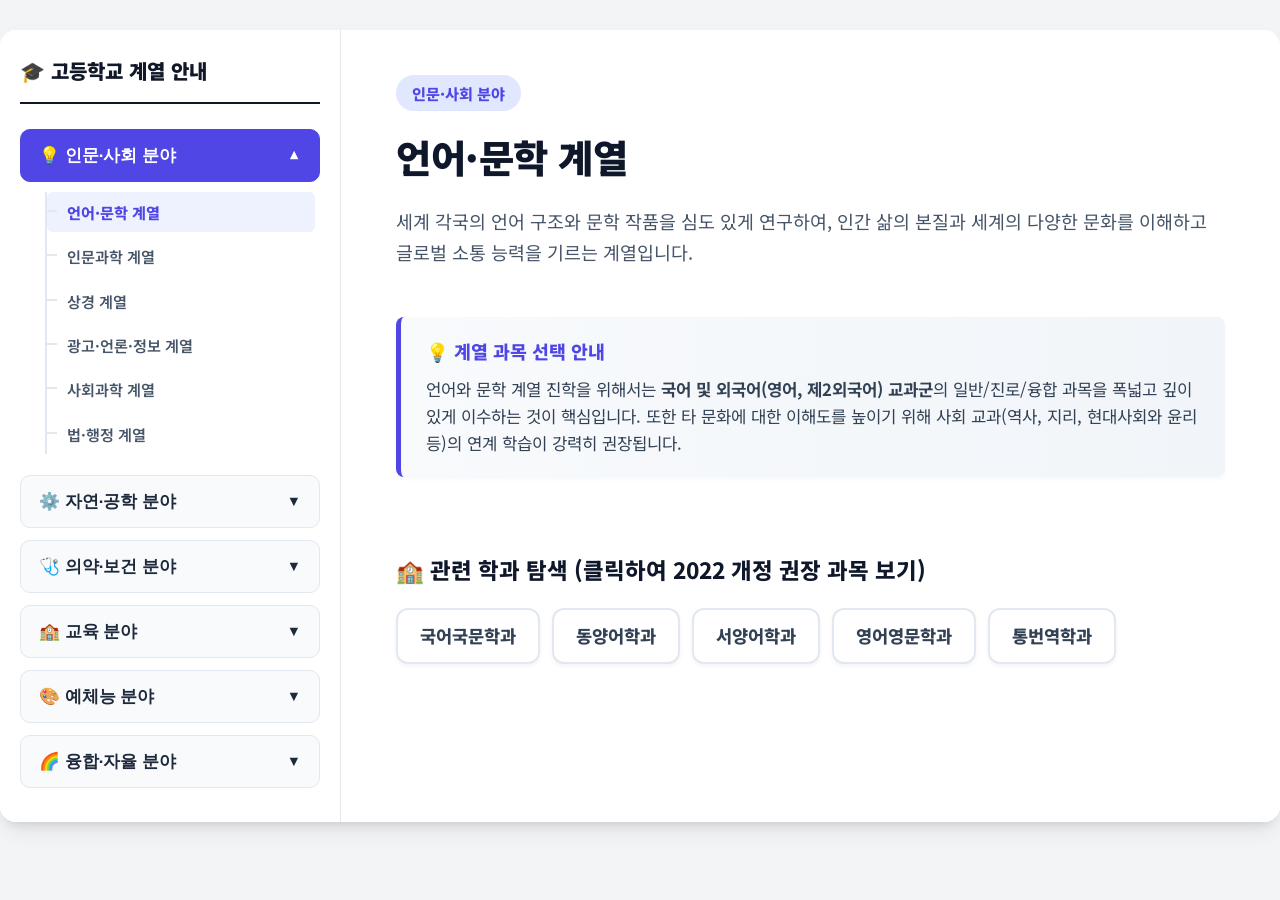
==== 계열안내.html @ b278e25f "Add files via upload" ====
<!DOCTYPE html>
<html lang="ko">
<head>
    <meta charset="UTF-8">
    <meta name="viewport" content="width=device-width, initial-scale=1.0">
    <title>2022 개정 교육과정 계열별 학과 안내</title>
    <link rel="preconnect" href="https://fonts.googleapis.com">
    <link rel="preconnect" href="https://fonts.gstatic.com" crossorigin>
    <link href="https://fonts.googleapis.com/css2?family=Noto+Sans+KR:wght@400;500;700;900&display=swap" rel="stylesheet">
    <style>
        :root {
            --primary-color: #4f46e5;
            --secondary-color: #10b981;
            --accent-color: #f59e0b;
            --text-color: #333;
            --bg-color: #f3f4f6;
            --border-color: #e5e7eb;
            --sidebar-width: 300px;
        }
        body {
            font-family: 'Noto Sans KR', sans-serif;
            margin: 0;
            background-color: var(--bg-color);
            color: var(--text-color);
            line-height: 1.6;
        }

        .container {
            display: flex;
            max-width: 1450px;
            margin: 30px auto;
            background-color: #fff;
            box-shadow: 0 10px 25px -5px rgba(0, 0, 0, 0.1), 0 8px 10px -6px rgba(0, 0, 0, 0.1);
            border-radius: 16px;
            overflow: hidden;
            height: 88vh; /* 스크롤 고정 */
        }
        
        /* 사이드바 아코디언 스타일 */
        .sidebar-left {
            width: var(--sidebar-width);
            background-color: #ffffff;
            padding: 25px 20px;
            border-right: 1px solid var(--border-color);
            overflow-y: auto;
        }
        .sidebar-left::-webkit-scrollbar { width: 6px; }
        .sidebar-left::-webkit-scrollbar-track { background: #f1f1f1; }
        .sidebar-left::-webkit-scrollbar-thumb { background: #c1c1c1; border-radius: 4px; }

        .sidebar-left h3 {
            font-size: 1.25rem;
            margin-top: 0;
            margin-bottom: 25px;
            color: #111827;
            padding-bottom: 15px;
            border-bottom: 2px solid #111827;
            font-weight: 900;
            display: flex;
            align-items: center;
            gap: 10px;
        }

        .accordion-item { margin-bottom: 12px; }
        .accordion-header {
            width: 100%;
            text-align: left;
            padding: 14px 18px;
            background: #f8fafc;
            border: 1px solid #e2e8f0;
            border-radius: 10px;
            font-weight: 800;
            color: #1e293b;
            font-size: 1.05rem;
            cursor: pointer;
            display: flex;
            justify-content: space-between;
            align-items: center;
            transition: all 0.2s ease;
        }
        .accordion-header:hover { background: #f1f5f9; border-color: #cbd5e1; }
        .accordion-header.active { background: var(--primary-color); color: #fff; border-color: var(--primary-color); }
        .accordion-header .icon { transition: transform 0.3s ease; font-size: 0.9rem; }
        .accordion-header.active .icon { transform: rotate(180deg); }
        
        .accordion-content {
            display: none;
            padding: 10px 5px 5px 15px;
        }
        .accordion-content.open {
            display: block;
            animation: slideDown 0.3s ease-out forwards;
        }

        @keyframes slideDown {
            from { opacity: 0; transform: translateY(-5px); }
            to { opacity: 1; transform: translateY(0); }
        }

        .subject-list { list-style: none; padding: 0; margin: 0; border-left: 2px solid #e2e8f0; margin-left: 10px; }
        .subject-list li { margin-bottom: 4px; position: relative; }
        .subject-list li::before {
            content: ''; position: absolute; top: 18px; left: -2px; width: 12px; height: 2px; background-color: #e2e8f0;
        }
        .subject-list a {
            display: block; padding: 8px 12px 8px 20px; text-decoration: none; color: #475569;
            border-radius: 6px; transition: all 0.2s; cursor: pointer; font-size: 0.95rem; font-weight: 600;
        }
        .subject-list a:hover { color: var(--primary-color); background-color: #eef2ff; }
        .subject-list a.active {
            background-color: #eef2ff; color: var(--primary-color); font-weight: 800;
        }

        /* 뷰 영역 (메인) */
        .view-wrapper {
            display: none; flex: 1; flex-direction: column; animation: fadeIn 0.4s ease-in-out;
            padding: 45px 55px; overflow-y: auto; background-color: #ffffff;
        }
        .view-wrapper.active { display: flex; }

        @keyframes fadeIn {
            from { opacity: 0; transform: translateY(15px); }
            to { opacity: 1; transform: translateY(0); }
        }

        .subject-header { margin-bottom: 30px; }
        .subject-category {
            display: inline-block; padding: 6px 16px; color: var(--primary-color); border-radius: 20px;
            font-size: 0.95rem; font-weight: 800; margin-bottom: 15px; background-color: #e0e7ff;
        }
        .subject-title { font-size: 2.4rem; font-weight: 900; margin: 0; color: #0f172a; letter-spacing: -0.5px; }
        .subject-desc { font-size: 1.15rem; color: #475569; margin-top: 18px; line-height: 1.7; word-break: keep-all; }

        /* 계열 과목 선택 안내 박스 */
        .track-info-box {
            background: linear-gradient(to right, #f8fafc, #f1f5f9);
            border-left: 5px solid var(--primary-color);
            border-radius: 8px;
            padding: 20px 25px;
            margin-bottom: 40px;
            box-shadow: 0 2px 4px rgba(0,0,0,0.03);
        }
        .track-info-title {
            font-size: 1.15rem;
            font-weight: 800;
            color: var(--primary-color);
            margin-bottom: 10px;
            display: flex;
            align-items: center;
            gap: 8px;
        }
        .track-info-desc {
            font-size: 1.05rem;
            color: #334155;
            line-height: 1.6;
            margin: 0;
            word-break: keep-all;
        }

        .section-title { font-size: 1.4rem; font-weight: 800; margin: 35px 0 20px 0; color: #0f172a; display: flex; align-items: center; gap: 10px; }
        
        .major-tags { display: flex; flex-wrap: wrap; gap: 12px; margin-bottom: 35px; }
        .major-tag {
            padding: 12px 22px; background-color: #fff; border: 2px solid #e2e8f0; border-radius: 12px;
            font-size: 1.1rem; font-weight: 800; color: #334155; box-shadow: 0 2px 4px rgba(0,0,0,0.05);
            cursor: pointer; transition: all 0.2s ease;
        }
        .major-tag:hover { background-color: var(--primary-color); color: #fff; border-color: var(--primary-color); transform: translateY(-4px); box-shadow: 0 8px 15px rgba(79, 70, 229, 0.25); }

        /* 모달 팝업 스타일 */
        .modal-overlay {
            visibility: hidden; position: fixed; top: 0; left: 0; width: 100%; height: 100%;
            background-color: rgba(15, 23, 42, 0.75); backdrop-filter: blur(5px); z-index: 1000;
            display: flex; justify-content: center; align-items: center; opacity: 0; transition: all 0.3s ease;
        }
        .modal-overlay.show { visibility: visible; opacity: 1; }
        .modal-content {
            background-color: #fff; width: 92%; max-width: 900px; max-height: 88vh; overflow-y: auto;
            border-radius: 20px; padding: 45px; box-shadow: 0 25px 50px -12px rgba(0, 0, 0, 0.25);
            transform: translateY(30px) scale(0.95); transition: all 0.4s cubic-bezier(0.175, 0.885, 0.32, 1.275);
            position: relative;
        }
        .modal-overlay.show .modal-content { transform: translateY(0) scale(1); }
        .modal-close {
            position: absolute; top: 25px; right: 30px; background: #f1f5f9; border: none; width: 44px; height: 44px;
            border-radius: 50%; font-size: 1.6rem; color: #475569; cursor: pointer; display: flex; align-items: center; justify-content: center; transition: all 0.2s;
        }
        .modal-close:hover { background-color: #e2e8f0; color: #0f172a; transform: rotate(90deg); }
        
        .modal-title { font-size: 2rem; font-weight: 900; color: var(--primary-color); margin-top: 0; margin-bottom: 25px; padding-bottom: 20px; border-bottom: 2px solid #e2e8f0; }
        
        .major-desc { font-weight: 600; font-size: 1.15rem; margin-bottom: 35px; color: #1e293b; background: #f8fafc; padding: 25px; border-radius: 12px; border-left: 5px solid var(--primary-color); line-height: 1.7; }
        .detail-h5 { font-size: 1.3rem; color: #0f172a; margin: 40px 0 20px 0; font-weight: 900; display: flex; align-items: center; gap: 10px; }
        
        .detail-list { margin: 0 0 25px 0; padding-left: 0; list-style: none; }
        .detail-list li { margin-bottom: 12px; position: relative; padding-left: 24px; color: #334155; font-size: 1.05rem; }
        .detail-list li::before { content: '✔'; position: absolute; left: 0; color: var(--primary-color); font-weight: bold; }
        
        .detail-table { width: 100%; border-collapse: separate; border-spacing: 0; border-radius: 12px; overflow: hidden; border: 1px solid #cbd5e1; margin-bottom: 30px; box-shadow: 0 4px 6px rgba(0,0,0,0.02); }
        .detail-table th, .detail-table td { border-bottom: 1px solid #cbd5e1; padding: 16px 20px; text-align: left; }
        .detail-table tr:last-child th, .detail-table tr:last-child td { border-bottom: none; }
        .detail-table th { background-color: #f1f5f9; width: 25%; color: #1e293b; font-weight: 800; border-right: 1px solid #cbd5e1; }
        .detail-table td { color: #334155; background-color: #fff; font-weight: 500; line-height: 1.6; }
        
        .info-section { background-color: #f0fdf4; padding: 25px; border-radius: 12px; font-size: 1.05rem; color: #166534; margin-bottom: 25px; border: 1px solid #bbf7d0; font-weight: 600; line-height: 1.6;}
        
        /* 🌟 전면 개편된 과목 선택 정보 모듈 (테이블 형태) 🌟 */
        .subject-selection-container {
            border: 1px solid #e2e8f0;
            border-radius: 12px;
            overflow: hidden;
            margin-bottom: 40px;
            box-shadow: 0 4px 6px rgba(0,0,0,0.03);
        }
        .subject-row {
            display: flex;
            border-bottom: 1px solid #e2e8f0;
            background: #fff;
        }
        .subject-row:last-child { border-bottom: none; }
        .subject-type {
            width: 140px;
            padding: 20px;
            display: flex;
            align-items: center;
            justify-content: center;
            font-weight: 900;
            font-size: 1.05rem;
            border-right: 1px solid #e2e8f0;
            flex-shrink: 0;
        }
        .subject-type.gen { background-color: #eff6ff; color: #1d4ed8; }
        .subject-type.car { background-color: #f5f3ff; color: #6b21a8; }
        .subject-type.fus { background-color: #fdf2f8; color: #be185d; }
        
        .subject-chips-area {
            padding: 20px;
            flex: 1;
            display: flex;
            flex-wrap: wrap;
            gap: 10px;
            align-items: center;
        }
        .subject-chip { 
            display: inline-block; padding: 8px 16px; border-radius: 20px; 
            font-size: 0.95rem; font-weight: 700; word-break: keep-all; 
            box-shadow: 0 1px 3px rgba(0,0,0,0.08); transition: transform 0.1s;
        }
        .subject-chip:hover { transform: translateY(-2px); }
        .subject-chip.gen-chip { background-color: #fff; color: #1e3a8a; border: 1px solid #bfdbfe; }
        .subject-chip.car-chip { background-color: #fff; color: #581c87; border: 1px solid #d8b4fe; }
        .subject-chip.fus-chip { background-color: #fff; color: #9f1239; border: 1px solid #fbcfe8; }

        @media (max-width: 1024px) {
            .container { flex-direction: column; height: auto; margin: 0; border-radius: 0;}
            .sidebar-left { width: 100%; border-right: none; border-bottom: 1px solid var(--border-color); padding: 20px; height: auto; max-height: 350px;}
            .view-wrapper { padding: 30px 20px; }
            .subject-row { flex-direction: column; }
            .subject-type { width: 100%; border-right: none; border-bottom: 1px solid #e2e8f0; padding: 12px; }
            .major-desc { font-size: 1.05rem; padding: 15px; }
        }
    </style>
</head>
<body>

<div class="container">
    <!-- 아코디언 방식의 19개 계열 내비게이션 -->
    <aside class="sidebar-left">
        <h3>🎓 고등학교 계열 안내</h3>
        
        <div class="accordion-item">
            <button class="accordion-header active" onclick="toggleAccordion(this)">
                💡 인문·사회 분야 <span class="icon">▼</span>
            </button>
            <div class="accordion-content open">
                <ul class="subject-list">
                    <li><a class="tab-btn active" onclick="switchTab('lang_lit')">언어·문학 계열</a></li>
                    <li><a class="tab-btn" onclick="switchTab('humanities')">인문과학 계열</a></li>
                    <li><a class="tab-btn" onclick="switchTab('business')">상경 계열</a></li>
                    <li><a class="tab-btn" onclick="switchTab('media')">광고·언론·정보 계열</a></li>
                    <li><a class="tab-btn" onclick="switchTab('social')">사회과학 계열</a></li>
                    <li><a class="tab-btn" onclick="switchTab('law')">법·행정 계열</a></li>
                </ul>
            </div>
        </div>

        <div class="accordion-item">
            <button class="accordion-header" onclick="toggleAccordion(this)">
                ⚙️ 자연·공학 분야 <span class="icon">▼</span>
            </button>
            <div class="accordion-content">
                <ul class="subject-list">
                    <li><a class="tab-btn" onclick="switchTab('nat_sci')">자연과학 계열</a></li>
                    <li><a class="tab-btn" onclick="switchTab('ecology')">생활과학 계열</a></li>
                    <li><a class="tab-btn" onclick="switchTab('agri')">농학 계열</a></li>
                    <li><a class="tab-btn" onclick="switchTab('mech_elec')">기계·전기·전자 계열</a></li>
                    <li><a class="tab-btn" onclick="switchTab('chem_bio')">화학·생명 계열</a></li>
                    <li><a class="tab-btn" onclick="switchTab('arch_env')">건축·환경 계열</a></li>
                    <li><a class="tab-btn" onclick="switchTab('it_comp')">정보·컴퓨터 계열</a></li>
                </ul>
            </div>
        </div>

        <div class="accordion-item">
            <button class="accordion-header" onclick="toggleAccordion(this)">
                🩺 의약·보건 분야 <span class="icon">▼</span>
            </button>
            <div class="accordion-content">
                <ul class="subject-list">
                    <li><a class="tab-btn" onclick="switchTab('health')">보건 계열</a></li>
                    <li><a class="tab-btn" onclick="switchTab('medicine')">의약학 계열</a></li>
                </ul>
            </div>
        </div>

        <div class="accordion-item">
            <button class="accordion-header" onclick="toggleAccordion(this)">
                🏫 교육 분야 <span class="icon">▼</span>
            </button>
            <div class="accordion-content">
                <ul class="subject-list">
                    <li><a class="tab-btn" onclick="switchTab('edu')">교육 계열</a></li>
                </ul>
            </div>
        </div>

        <div class="accordion-item">
            <button class="accordion-header" onclick="toggleAccordion(this)">
                🎨 예체능 분야 <span class="icon">▼</span>
            </button>
            <div class="accordion-content">
                <ul class="subject-list">
                    <li><a class="tab-btn" onclick="switchTab('pe')">체육 계열</a></li>
                    <li><a class="tab-btn" onclick="switchTab('arts')">예술 계열</a></li>
                </ul>
            </div>
        </div>

        <div class="accordion-item">
            <button class="accordion-header" onclick="toggleAccordion(this)">
                🌈 융합·자율 분야 <span class="icon">▼</span>
            </button>
            <div class="accordion-content">
                <ul class="subject-list">
                    <li><a class="tab-btn" onclick="switchTab('free')">자율전공</a></li>
                </ul>
            </div>
        </div>
    </aside>

    <!-- 우측 뷰 영역 (19개 계열 본문) -->
    
    <!-- 1. 언어·문학 계열 -->
    <div id="lang_lit" class="view-wrapper active">
        <header class="subject-header">
            <span class="subject-category">인문·사회 분야</span>
            <h1 class="subject-title">언어·문학 계열</h1>
            <p class="subject-desc">세계 각국의 언어 구조와 문학 작품을 심도 있게 연구하여, 인간 삶의 본질과 세계의 다양한 문화를 이해하고 글로벌 소통 능력을 기르는 계열입니다.</p>
        </header>
        <div class="track-info-box">
            <div class="track-info-title">💡 계열 과목 선택 안내</div>
            <p class="track-info-desc">언어와 문학 계열 진학을 위해서는 <strong>국어 및 외국어(영어, 제2외국어) 교과군</strong>의 일반/진로/융합 과목을 폭넓고 깊이 있게 이수하는 것이 핵심입니다. 또한 타 문화에 대한 이해도를 높이기 위해 사회 교과(역사, 지리, 현대사회와 윤리 등)의 연계 학습이 강력히 권장됩니다.</p>
        </div>
        <h2 class="section-title">🏫 관련 학과 탐색 (클릭하여 2022 개정 권장 과목 보기)</h2>
        <div class="major-tags">
            <span class="major-tag" onclick="openMajorModal('국어국문학과')">국어국문학과</span>
            <span class="major-tag" onclick="openMajorModal('동양어학과')">동양어학과</span>
            <span class="major-tag" onclick="openMajorModal('서양어학과')">서양어학과</span>
            <span class="major-tag" onclick="openMajorModal('영어영문학과')">영어영문학과</span>
            <span class="major-tag" onclick="openMajorModal('통번역학과')">통번역학과</span>
        </div>
    </div>

    <!-- 2. 인문과학 계열 -->
    <div id="humanities" class="view-wrapper">
        <header class="subject-header">
            <span class="subject-category">인문·사회 분야</span>
            <h1 class="subject-title">인문과학 계열</h1>
            <p class="subject-desc">인간의 근원적 가치, 사상, 역사, 철학, 문화 등을 비판적이고 다각적인 시각으로 연구하여 인문학적 통찰력을 기르는 학문 계열입니다.</p>
        </header>
        <div class="track-info-box">
            <div class="track-info-title">💡 계열 과목 선택 안내</div>
            <p class="track-info-desc">인문과학 계열은 인간의 사상과 역사를 다루므로 <strong>사회 교과군(세계사, 윤리와 사상 등)과 국어 교과군</strong>의 심도 있는 이수가 필수적입니다. 현상을 비판적으로 분석할 수 있는 논리적 사고력과 철학적 기반을 다지는 과목 선택을 권장합니다.</p>
        </div>
        <h2 class="section-title">🏫 관련 학과 탐색</h2>
        <div class="major-tags">
            <span class="major-tag" onclick="openMajorModal('고고학과')">고고학과</span>
            <span class="major-tag" onclick="openMajorModal('문화재보존학과')">문화재보존학과</span>
            <span class="major-tag" onclick="openMajorModal('문화콘텐츠학과')">문화콘텐츠학과</span>
            <span class="major-tag" onclick="openMajorModal('문헌정보학과')">문헌정보학과</span>
            <span class="major-tag" onclick="openMajorModal('사학과')">사학과</span>
            <span class="major-tag" onclick="openMajorModal('인류학과')">인류학과</span>
            <span class="major-tag" onclick="openMajorModal('철학과')">철학과</span>
            <span class="major-tag" onclick="openMajorModal('종교학과')">종교학과</span>
        </div>
    </div>

    <!-- 3. 상경 계열 -->
    <div id="business" class="view-wrapper">
        <header class="subject-header">
            <span class="subject-category">인문·사회 분야</span>
            <h1 class="subject-title">상경 계열</h1>
            <p class="subject-desc">기업 경영, 자원의 효율적 분배, 무역 등 경제 및 경영 현상의 원리를 수학적이고 논리적으로 규명하여 글로벌 비즈니스 리더를 양성합니다.</p>
        </header>
        <div class="track-info-box">
            <div class="track-info-title">💡 계열 과목 선택 안내</div>
            <p class="track-info-desc">상경 계열은 문과 계열 중에서도 데이터 분석과 논리가 핵심이므로 <strong>수학(대수, 미적분I, 확률과 통계, 경제 수학 등)</strong>의 이수가 절대적으로 중요합니다. 또한 사회 교과 중 <strong>경제, 정치, 법과 사회</strong> 과목은 전공 기초 지식 형성에 매우 유리합니다.</p>
        </div>
        <h2 class="section-title">🏫 관련 학과 탐색</h2>
        <div class="major-tags">
            <span class="major-tag" onclick="openMajorModal('경영학과')">경영학과</span>
            <span class="major-tag" onclick="openMajorModal('경제학과')">경제학과</span>
            <span class="major-tag" onclick="openMajorModal('국제통상학과')">국제통상학과</span>
            <span class="major-tag" onclick="openMajorModal('회계학과')">회계학과</span>
            <span class="major-tag" onclick="openMajorModal('세무학과')">세무학과</span>
            <span class="major-tag" onclick="openMajorModal('글로벌비즈니스학과')">글로벌비즈니스학과</span>
        </div>
    </div>

    <!-- 4. 광고·언론·정보 계열 -->
    <div id="media" class="view-wrapper">
        <header class="subject-header">
            <span class="subject-category">인문·사회 분야</span>
            <h1 class="subject-title">광고·언론·정보 계열</h1>
            <p class="subject-desc">정보의 생산과 전달, 대중 매체의 발전, PR 및 광고 전략 등 급변하는 미디어 환경 속에서 대중과 소통하는 방법을 연구합니다.</p>
        </header>
        <div class="track-info-box">
            <div class="track-info-title">💡 계열 과목 선택 안내</div>
            <p class="track-info-desc">효과적인 커뮤니케이션과 현대 사회에 대한 이해를 위해 <strong>사회 교과(사회·문화, 윤리와 사상)와 국어 교과(화법과 언어)</strong> 이수가 중요합니다. 미디어 관련 진로 및 융합 과목을 통해 매체 분석력과 창의적 기획력을 어필하는 것이 좋습니다.</p>
        </div>
        <h2 class="section-title">🏫 관련 학과 탐색</h2>
        <div class="major-tags">
            <span class="major-tag" onclick="openMajorModal('미디어커뮤니케이션학과')">미디어커뮤니케이션학과</span>
            <span class="major-tag" onclick="openMajorModal('신문방송학과')">신문방송학과</span>
            <span class="major-tag" onclick="openMajorModal('광고홍보학과')">광고홍보학과</span>
            <span class="major-tag" onclick="openMajorModal('언론정보학과')">언론정보학과</span>
            <span class="major-tag" onclick="openMajorModal('방송영상학과')">방송영상학과</span>
        </div>
    </div>

    <!-- 5. 사회과학 계열 -->
    <div id="social" class="view-wrapper">
        <header class="subject-header">
            <span class="subject-category">인문·사회 분야</span>
            <h1 class="subject-title">사회과학 계열</h1>
            <p class="subject-desc">개인과 사회의 유기적 관계, 불평등, 인간 심리 등 인간 사회에서 일어나는 다양한 현상을 과학적이고 체계적으로 분석합니다.</p>
        </header>
        <div class="track-info-box">
            <div class="track-info-title">💡 계열 과목 선택 안내</div>
            <p class="track-info-desc">사회 현상을 실증적으로 연구하므로 <strong>사회 교과 전반(사회·문화, 정치, 법과 사회 등)</strong>에 대한 폭넓은 이해와 함께 통계 자료 분석을 위한 <strong>수학(확률과 통계) 및 정보 교과</strong>의 융합적 이수가 대학 진학 후 매우 큰 도움이 됩니다.</p>
        </div>
        <h2 class="section-title">🏫 관련 학과 탐색</h2>
        <div class="major-tags">
            <span class="major-tag" onclick="openMajorModal('사회학과')">사회학과</span>
            <span class="major-tag" onclick="openMajorModal('심리학과')">심리학과</span>
            <span class="major-tag" onclick="openMajorModal('정치외교학과')">정치외교학과</span>
            <span class="major-tag" onclick="openMajorModal('사회복지학과')">사회복지학과</span>
            <span class="major-tag" onclick="openMajorModal('국제관계학과')">국제관계학과</span>
            <span class="major-tag" onclick="openMajorModal('도시사회학과')">도시사회학과</span>
        </div>
    </div>

    <!-- 6. 법·행정 계열 -->
    <div id="law" class="view-wrapper">
        <header class="subject-header">
            <span class="subject-category">인문·사회 분야</span>
            <h1 class="subject-title">법·행정 계열</h1>
            <p class="subject-desc">국가의 법 규범과 공공 정책의 수립 및 집행 과정을 연구하여 정의를 실현하고 공공의 이익을 도모하는 전문가를 양성합니다.</p>
        </header>
        <div class="track-info-box">
            <div class="track-info-title">💡 계열 과목 선택 안내</div>
            <p class="track-info-desc">사회 질서와 규범을 다루는 학문이므로 <strong>사회 교과(정치, 법과 사회, 사회·문화)</strong> 이수는 필수입니다. 또한 복잡한 텍스트를 정확하게 읽어내고 논증하는 능력을 기르기 위해 논리와 사고 관련 과목 선택이 요구됩니다.</p>
        </div>
        <h2 class="section-title">🏫 관련 학과 탐색</h2>
        <div class="major-tags">
            <span class="major-tag" onclick="openMajorModal('법학과')">법학과</span>
            <span class="major-tag" onclick="openMajorModal('행정학과')">행정학과</span>
            <span class="major-tag" onclick="openMajorModal('경찰행정학과')">경찰행정학과</span>
            <span class="major-tag" onclick="openMajorModal('공공인재학부')">공공인재학부</span>
            <span class="major-tag" onclick="openMajorModal('소방행정학과')">소방행정학과</span>
        </div>
    </div>

    <!-- 7. 자연과학 계열 -->
    <div id="nat_sci" class="view-wrapper">
        <header class="subject-header">
            <span class="subject-category">자연·공학 분야</span>
            <h1 class="subject-title">자연과학 계열</h1>
            <p class="subject-desc">우주, 물질, 생명 등 자연 현상의 근본적인 원리를 수학적, 과학적 관점에서 기초부터 심도 있게 탐구하는 순수 기초 학문입니다.</p>
        </header>
        <div class="track-info-box">
            <div class="track-info-title">💡 계열 과목 선택 안내</div>
            <p class="track-info-desc">순수 과학의 토대를 다지기 위해 <strong>수학(대수, 미적분I·II, 기하)과 과학(물리학, 화학, 생명과학, 지구과학)</strong> 교과의 심화(진로) 선택 과목 이수가 절대적으로 중요합니다. 현상의 증명과 탐구 역량을 집중적으로 길러야 합니다.</p>
        </div>
        <h2 class="section-title">🏫 관련 학과 탐색</h2>
        <div class="major-tags">
            <span class="major-tag" onclick="openMajorModal('수학과')">수학과</span>
            <span class="major-tag" onclick="openMajorModal('통계학과')">통계학과</span>
            <span class="major-tag" onclick="openMajorModal('물리학과')">물리학과</span>
            <span class="major-tag" onclick="openMajorModal('화학과')">화학과</span>
            <span class="major-tag" onclick="openMajorModal('생명과학과')">생명과학과</span>
            <span class="major-tag" onclick="openMajorModal('지구환경과학과')">지구환경과학과</span>
            <span class="major-tag" onclick="openMajorModal('천문우주학과')">천문우주학과</span>
            <span class="major-tag" onclick="openMajorModal('해양학과')">해양학과</span>
        </div>
    </div>

    <!-- 8. 생활과학 계열 -->
    <div id="ecology" class="view-wrapper">
        <header class="subject-header">
            <span class="subject-category">자연·공학 분야</span>
            <h1 class="subject-title">생활과학 계열</h1>
            <p class="subject-desc">인간의 의식주와 밀접한 생활 환경을 개선하고, 가족 및 아동 발달을 연구하여 개인과 가족의 삶의 질을 높이는 실용 과학입니다.</p>
        </header>
        <div class="track-info-box">
            <div class="track-info-title">💡 계열 과목 선택 안내</div>
            <p class="track-info-desc">일상생활의 과학적 원리와 인간 중심의 환경을 연구하므로 <strong>화학, 생명과학 등 기초 과학 교과와 함께 기술·가정, 사회(사회·문화, 세계시민과 지리)</strong> 교과를 아우르는 융합적인 과목 선택이 진학 및 전공 적응에 유리합니다.</p>
        </div>
        <h2 class="section-title">🏫 관련 학과 탐색</h2>
        <div class="major-tags">
            <span class="major-tag" onclick="openMajorModal('의류학과')">의류학과</span>
            <span class="major-tag" onclick="openMajorModal('식품영양학과')">식품영양학과</span>
            <span class="major-tag" onclick="openMajorModal('아동가족학과')">아동가족학과</span>
            <span class="major-tag" onclick="openMajorModal('주거환경학과')">주거환경학과</span>
            <span class="major-tag" onclick="openMajorModal('소비자학과')">소비자학과</span>
        </div>
    </div>

    <!-- 9. 농학 계열 -->
    <div id="agri" class="view-wrapper">
        <header class="subject-header">
            <span class="subject-category">자연·공학 분야</span>
            <h1 class="subject-title">농학 계열</h1>
            <p class="subject-desc">식량 생산, 동식물 자원 관리, 산림 보존 등 생명공학 기술을 농업에 접목하여 지속 가능한 생태계와 자원 확보 기술을 배웁니다.</p>
        </header>
        <div class="track-info-box">
            <div class="track-info-title">💡 계열 과목 선택 안내</div>
            <p class="track-info-desc">생명 현상과 자연 환경을 다루므로 <strong>생명과학, 지구과학, 화학</strong>의 이수가 뼈대가 됩니다. 최근 첨단 스마트팜 기술이 도입됨에 따라 환경 및 정보 분야의 진로/융합 과목을 함께 수강하는 것을 강력히 권장합니다.</p>
        </div>
        <h2 class="section-title">🏫 관련 학과 탐색</h2>
        <div class="major-tags">
            <span class="major-tag" onclick="openMajorModal('농생명과학과')">농생명과학과</span>
            <span class="major-tag" onclick="openMajorModal('동물자원학과')">동물자원학과</span>
            <span class="major-tag" onclick="openMajorModal('산림과학과')">산림과학과</span>
            <span class="major-tag" onclick="openMajorModal('조경학과')">조경학과</span>
            <span class="major-tag" onclick="openMajorModal('스마트팜학과')">스마트팜학과</span>
        </div>
    </div>

    <!-- 10. 기계·전기·전자 계열 -->
    <div id="mech_elec" class="view-wrapper">
        <header class="subject-header">
            <span class="subject-category">자연·공학 분야</span>
            <h1 class="subject-title">기계·전기·전자 계열</h1>
            <p class="subject-desc">자동차, 반도체, 로봇 등 현대 산업의 뼈대가 되는 기계 장치와 전기·전자 통신 하드웨어 제어 기술을 융합적으로 연구합니다.</p>
        </header>
        <div class="track-info-box">
            <div class="track-info-title">💡 계열 과목 선택 안내</div>
            <p class="track-info-desc">현대 공학의 척추 역할을 하는 계열로, 역학적 원리와 회로 시스템 이해를 위해 <strong>수학(미적분I·II, 기하)과 물리학(전자기와 양자, 역학과 에너지 등)</strong>의 심도 있는 이수가 매우 중요합니다. 더불어 정보 교과를 통한 컴퓨팅 사고력 배양도 필수적입니다.</p>
        </div>
        <h2 class="section-title">🏫 관련 학과 탐색</h2>
        <div class="major-tags">
            <span class="major-tag" onclick="openMajorModal('기계공학과')">기계공학과</span>
            <span class="major-tag" onclick="openMajorModal('전기전자공학과')">전기전자공학과</span>
            <span class="major-tag" onclick="openMajorModal('자동차공학과')">자동차공학과</span>
            <span class="major-tag" onclick="openMajorModal('메카트로닉스공학과')">메카트로닉스공학과</span>
            <span class="major-tag" onclick="openMajorModal('로봇공학과')">로봇공학과</span>
        </div>
    </div>

    <!-- 11. 화학·생명 계열 -->
    <div id="chem_bio" class="view-wrapper">
        <header class="subject-header">
            <span class="subject-category">자연·공학 분야</span>
            <h1 class="subject-title">화학·생명 계열</h1>
            <p class="subject-desc">정밀 화학, 바이오 의약품, 이차전지 등 물질의 분자적 제어와 생물학적 메커니즘을 공정화하여 대량 생산하는 기술을 다룹니다.</p>
        </header>
        <div class="track-info-box">
            <div class="track-info-title">💡 계열 과목 선택 안내</div>
            <p class="track-info-desc">신소재, 신약, 친환경 에너지 등을 다루기 위해 <strong>화학과 생명과학</strong>의 일반 선택 및 심화(진로) 선택 과목의 이수가 최우선입니다. 공정 설계를 위한 <strong>물리학과 수학(미적분I·II)</strong>의 기본기도 함께 갖춰야 합니다.</p>
        </div>
        <h2 class="section-title">🏫 관련 학과 탐색</h2>
        <div class="major-tags">
            <span class="major-tag" onclick="openMajorModal('화학공학과')">화학공학과</span>
            <span class="major-tag" onclick="openMajorModal('생명공학과')">생명공학과</span>
            <span class="major-tag" onclick="openMajorModal('신소재공학과')">신소재공학과</span>
            <span class="major-tag" onclick="openMajorModal('나노공학과')">나노공학과</span>
            <span class="major-tag" onclick="openMajorModal('에너지공학과')">에너지공학과</span>
        </div>
    </div>

    <!-- 12. 건축·환경 계열 -->
    <div id="arch_env" class="view-wrapper">
        <header class="subject-header">
            <span class="subject-category">자연·공학 분야</span>
            <h1 class="subject-title">건축·환경 계열</h1>
            <p class="subject-desc">인간이 살아가는 공간인 건축물과 인프라(도로, 교량)를 설계하고, 환경 오염 방지 및 친환경 스마트 시티를 건설하는 계열입니다.</p>
        </header>
        <div class="track-info-box">
            <div class="track-info-title">💡 계열 과목 선택 안내</div>
            <p class="track-info-desc">거대한 인프라의 뼈대와 환경 보전을 연구하므로 <strong>물리학, 지구과학 및 수학(미적분I·II, 기하)</strong> 과목 이수가 기반이 되어야 합니다. 건축 설계 분야 지망 시 미적 감각 향상을 위해 미술 관련 진로/융합 과목 선택도 추천합니다.</p>
        </div>
        <h2 class="section-title">🏫 관련 학과 탐색</h2>
        <div class="major-tags">
            <span class="major-tag" onclick="openMajorModal('건축학과')">건축학과</span>
            <span class="major-tag" onclick="openMajorModal('건축공학과')">건축공학과</span>
            <span class="major-tag" onclick="openMajorModal('토목공학과')">토목공학과</span>
            <span class="major-tag" onclick="openMajorModal('환경공학과')">환경공학과</span>
            <span class="major-tag" onclick="openMajorModal('도시공학과')">도시공학과</span>
            <span class="major-tag" onclick="openMajorModal('실내건축학과')">실내건축학과</span>
        </div>
    </div>

    <!-- 13. 정보·컴퓨터 계열 -->
    <div id="it_comp" class="view-wrapper">
        <header class="subject-header">
            <span class="subject-category">자연·공학 분야</span>
            <h1 class="subject-title">정보·컴퓨터 계열</h1>
            <p class="subject-desc">소프트웨어 개발, 데이터베이스, 네트워크 보안, 인공지능 등 4차 산업혁명의 핵심인 IT 알고리즘과 컴퓨터 시스템을 연구합니다.</p>
        </header>
        <div class="track-info-box">
            <div class="track-info-title">💡 계열 과목 선택 안내</div>
            <p class="track-info-desc">소프트웨어와 인공지능의 뼈대인 알고리즘 설계를 위해 <strong>수학 교과 전반(대수, 미적분I·II, 확률과 통계 등)</strong>의 탁월한 역량이 필요합니다. 더불어 <strong>정보, 인공지능 기초, 데이터 과학</strong> 과목의 실습 경험이 대입에 매우 유리합니다.</p>
        </div>
        <h2 class="section-title">🏫 관련 학과 탐색</h2>
        <div class="major-tags">
            <span class="major-tag" onclick="openMajorModal('컴퓨터공학과')">컴퓨터공학과</span>
            <span class="major-tag" onclick="openMajorModal('인공지능(AI)학과')">인공지능(AI)학과</span>
            <span class="major-tag" onclick="openMajorModal('소프트웨어학과')">소프트웨어학과</span>
            <span class="major-tag" onclick="openMajorModal('정보보안학과')">정보보안학과</span>
            <span class="major-tag" onclick="openMajorModal('데이터사이언스학과')">데이터사이언스학과</span>
            <span class="major-tag" onclick="openMajorModal('게임공학과')">게임공학과</span>
        </div>
    </div>

    <!-- 14. 보건 계열 -->
    <div id="health" class="view-wrapper">
        <header class="subject-header">
            <span class="subject-category">의약·보건 분야</span>
            <h1 class="subject-title">보건 계열</h1>
            <p class="subject-desc">환자의 재활 치료, 임상 검사, 질병 간호 및 국민 건강 증진을 지원하는 따뜻한 인성의 보건 의료 전문 인력을 양성합니다.</p>
        </header>
        <div class="track-info-box">
            <div class="track-info-title">💡 계열 과목 선택 안내</div>
            <p class="track-info-desc">인체의 해부학과 생리학을 다루므로 <strong>생명과학, 화학</strong> 지식이 필수적입니다. 또한 환자를 다루는 의료진으로서 인간에 대한 심도 있는 이해를 위해 <strong>사회(사회·문화)와 심리학, 보건</strong> 등 융합적인 과목 선택이 매우 중요합니다.</p>
        </div>
        <h2 class="section-title">🏫 관련 학과 탐색</h2>
        <div class="major-tags">
            <span class="major-tag" onclick="openMajorModal('간호학과')">간호학과</span>
            <span class="major-tag" onclick="openMajorModal('물리치료학과')">물리치료학과</span>
            <span class="major-tag" onclick="openMajorModal('방사선학과')">방사선학과</span>
            <span class="major-tag" onclick="openMajorModal('임상병리학과')">임상병리학과</span>
            <span class="major-tag" onclick="openMajorModal('응급구조학과')">응급구조학과</span>
            <span class="major-tag" onclick="openMajorModal('작업치료학과')">작업치료학과</span>
            <span class="major-tag" onclick="openMajorModal('치위생학과')">치위생학과</span>
            <span class="major-tag" onclick="openMajorModal('보건행정학과')">보건행정학과</span>
        </div>
    </div>

    <!-- 15. 의약학 계열 -->
    <div id="medicine" class="view-wrapper">
        <header class="subject-header">
            <span class="subject-category">의약·보건 분야</span>
            <h1 class="subject-title">의약학 계열</h1>
            <p class="subject-desc">인체의 해부학적 구조와 질병의 진단, 치료, 그리고 생명을 살리는 신약 개발을 주도하는 최고 수준의 의료 전문가를 배출합니다.</p>
        </header>
        <div class="track-info-box">
            <div class="track-info-title">💡 계열 과목 선택 안내</div>
            <p class="track-info-desc">가장 높은 수준의 학업 역량이 요구되는 계열로, <strong>수학(미적분I·II, 확률과 통계) 및 과학(생명과학, 화학, 물리학)</strong>의 일반 및 진로 선택 과목을 모두 깊이 있게 이수해야 합니다. 생명 윤리에 대한 성찰을 위해 윤리와 사상 과목 수강도 권장합니다.</p>
        </div>
        <h2 class="section-title">🏫 관련 학과 탐색</h2>
        <div class="major-tags">
            <span class="major-tag" onclick="openMajorModal('의예과')">의예과</span>
            <span class="major-tag" onclick="openMajorModal('치의예과')">치의예과</span>
            <span class="major-tag" onclick="openMajorModal('한의예과')">한의예과</span>
            <span class="major-tag" onclick="openMajorModal('약학과')">약학과</span>
            <span class="major-tag" onclick="openMajorModal('수의예과')">수의예과</span>
        </div>
    </div>

    <!-- 16. 교육 계열 -->
    <div id="edu" class="view-wrapper">
        <header class="subject-header">
            <span class="subject-category">교육 분야</span>
            <h1 class="subject-title">교육 계열</h1>
            <p class="subject-desc">올바른 인성과 가치관을 바탕으로 다음 세대를 이끌어갈 훌륭한 교사 및 교육 행정, 교육 공학 전문가를 양성하는 계열입니다.</p>
        </header>
        <div class="track-info-box">
            <div class="track-info-title">💡 계열 과목 선택 안내</div>
            <p class="track-info-desc">본인이 가르치고자 하는 <strong>희망 전공 교과(국어, 수학, 과학 등)의 심화 과목</strong>을 철저히 이수하는 것이 최우선입니다. 더불어 교육학적 마인드를 기르기 위해 <strong>'사회문제 탐구', 심리학</strong> 등의 교양 및 진로 과목 선택이 매우 큰 강점이 됩니다.</p>
        </div>
        <h2 class="section-title">🏫 관련 학과 탐색</h2>
        <div class="major-tags">
            <span class="major-tag" onclick="openMajorModal('국어교육과')">국어교육과</span>
            <span class="major-tag" onclick="openMajorModal('영어교육과')">영어교육과</span>
            <span class="major-tag" onclick="openMajorModal('수학교육과')">수학교육과</span>
            <span class="major-tag" onclick="openMajorModal('과학교육과')">과학교육과</span>
            <span class="major-tag" onclick="openMajorModal('사회교육과')">사회교육과</span>
            <span class="major-tag" onclick="openMajorModal('유아교육과')">유아교육과</span>
            <span class="major-tag" onclick="openMajorModal('초등교육과')">초등교육과</span>
            <span class="major-tag" onclick="openMajorModal('특수교육과')">특수교육과</span>
            <span class="major-tag" onclick="openMajorModal('교육학과')">교육학과</span>
        </div>
    </div>

    <!-- 17. 체육 계열 -->
    <div id="pe" class="view-wrapper">
        <header class="subject-header">
            <span class="subject-category">예체능 분야</span>
            <h1 class="subject-title">체육 계열</h1>
            <p class="subject-desc">신체 활동의 과학적 원리와 다양한 스포츠 실무를 익혀 훌륭한 체육 지도자, 스포츠 마케터, 재활 전문가를 기릅니다.</p>
        </header>
        <div class="track-info-box">
            <div class="track-info-title">💡 계열 과목 선택 안내</div>
            <p class="track-info-desc">현대 체육은 단순한 실기를 넘어 과학적 훈련 및 관리가 필수적입니다. 따라서 체육 과목과 함께 신체 역학을 이해하기 위한 <strong>생명과학, 물리학</strong> 과목의 이수가 강력히 권장됩니다.</p>
        </div>
        <h2 class="section-title">🏫 관련 학과 탐색</h2>
        <div class="major-tags">
            <span class="major-tag" onclick="openMajorModal('체육학과')">체육학과</span>
            <span class="major-tag" onclick="openMajorModal('스포츠의학과')">스포츠의학과</span>
            <span class="major-tag" onclick="openMajorModal('스포츠산업학과')">스포츠산업학과</span>
            <span class="major-tag" onclick="openMajorModal('경호학과')">경호학과</span>
            <span class="major-tag" onclick="openMajorModal('사회체육학과')">사회체육학과</span>
        </div>
    </div>

    <!-- 18. 예술 계열 -->
    <div id="arts" class="view-wrapper">
        <header class="subject-header">
            <span class="subject-category">예체능 분야</span>
            <h1 class="subject-title">예술 계열</h1>
            <p class="subject-desc">디자인, 순수미술, 음악, 연기 등 창의적인 예술 감각과 표현력을 바탕으로 다채로운 문화 예술 콘텐츠를 창작하는 인재를 양성합니다.</p>
        </header>
        <div class="track-info-box">
            <div class="track-info-title">💡 계열 과목 선택 안내</div>
            <p class="track-info-desc">본인의 세부 전공(미술, 음악, 연극 등)에 맞는 <strong>예술 교과군 과목(음악/미술 연주와 창작 등)</strong>을 집중 이수하세요. 훌륭한 예술가는 인문학적 상상력이 뛰어나야 하므로 문학, 역사, 철학 등의 과목 연계도 대학 평가에서 긍정적으로 작용합니다.</p>
        </div>
        <h2 class="section-title">🏫 관련 학과 탐색</h2>
        <div class="major-tags">
            <span class="major-tag" onclick="openMajorModal('시각디자인학과')">시각디자인학과</span>
            <span class="major-tag" onclick="openMajorModal('산업디자인학과')">산업디자인학과</span>
            <span class="major-tag" onclick="openMajorModal('패션디자인학과')">패션디자인학과</span>
            <span class="major-tag" onclick="openMajorModal('서양화과')">서양화과</span>
            <span class="major-tag" onclick="openMajorModal('동양화과')">동양화과</span>
            <span class="major-tag" onclick="openMajorModal('실용음악과')">실용음악과</span>
            <span class="major-tag" onclick="openMajorModal('연극영화과')">연극영화과</span>
            <span class="major-tag" onclick="openMajorModal('무용학과')">무용학과</span>
        </div>
    </div>

    <!-- 19. 자율전공 -->
    <div id="free" class="view-wrapper">
        <header class="subject-header">
            <span class="subject-category">융합·자율 분야</span>
            <h1 class="subject-title">자율전공</h1>
            <p class="subject-desc">입학 시 전공을 정하지 않고, 대학 진학 후 다양한 학문을 폭넓게 탐색하여 자신의 적성에 맞는 전공을 선택하는 융합적 학부입니다.</p>
        </header>
        <div class="track-info-box">
            <div class="track-info-title">💡 전공자율선택제 유형 및 과목 선택 정보</div>
            <p class="track-info-desc">
                <strong>[유형1] 무전공 통합 모집:</strong> 대학 내 모든 전공 자율 선택으로 학생의 전공 100% 자율 선택 보장 (의약학, 보건, 사범계열 등 일부 특수 학과 제외)<br>
                <strong>[유형2] 단과대/계열별 광역 모집:</strong> 계열 또는 단과대 내 전공 자율 선택 또는 학과 정원의 150% 이상 범위 내 선택 보장<br><br>
                특정 분야에 치우치지 않고 국어, 수학, 영어, 사회, 과학의 일반 선택 과목을 고르게 이수하여 탄탄한 기초 학업 역량을 증명하는 것이 가장 유리합니다.
            </p>
        </div>
        <h2 class="section-title">🏫 관련 학부/모집 단위 탐색</h2>
        <div class="major-tags">
            <span class="major-tag" onclick="openMajorModal('자유전공학부')">자유전공학부</span>
            <span class="major-tag" onclick="openMajorModal('자율전공학부')">자율전공학부</span>
            <span class="major-tag" onclick="openMajorModal('광역모집(인문/자연/공과대)')">광역모집(인문/자연/공과대)</span>
            <span class="major-tag" onclick="openMajorModal('스크랜튼학부')">스크랜튼학부</span>
            <span class="major-tag" onclick="openMajorModal('인터칼리지')">인터칼리지</span>
            <span class="major-tag" onclick="openMajorModal('글로벌자유전공학부')">글로벌자유전공학부</span>
        </div>
    </div>

</div>

<!-- 학과 상세 정보 모달 -->
<div id="majorModal" class="modal-overlay" onclick="closeMajorModal(event)">
    <div class="modal-content" onclick="event.stopPropagation()">
        <button class="modal-close" onclick="closeMajorModal(event)">✕</button>
        <h3 id="modalTitle" class="modal-title">학과명</h3>
        <div id="modalBody" class="modal-body">
            <!-- 내용 동적 삽입 -->
        </div>
    </div>
</div>

<!-- 자바스크립트 -->
<script>
    // 아코디언 메뉴 동작 로직
    function toggleAccordion(header) {
        const content = header.nextElementSibling;
        const isOpen = content.classList.contains('open');

        document.querySelectorAll('.accordion-content').forEach(c => c.classList.remove('open'));
        document.querySelectorAll('.accordion-header').forEach(h => h.classList.remove('active'));

        if (!isOpen) {
            content.classList.add('open');
            header.classList.add('active');
        }
    }

    // 탭(계열) 전환 로직
    function switchTab(tabId) {
        const views = document.querySelectorAll('.view-wrapper');
        views.forEach(view => view.classList.remove('active'));

        const buttons = document.querySelectorAll('.tab-btn');
        buttons.forEach(btn => btn.classList.remove('active'));

        const targetView = document.getElementById(tabId);
        if(targetView) {
            targetView.classList.add('active');
            targetView.scrollTop = 0;
        }

        const targetBtn = event.currentTarget;
        if(targetBtn) targetBtn.classList.add('active');
    }

    // 🌟 안내서 기준 100% 동기화 및 2022 개정 과목명으로 정제된 핵심 학과 데이터
    const majorData = {
        // --- 1. 언어·문학 계열 ---
        "국어국문학과": {
            desc: "국어의 구조와 역사를 밝히고, 시대별 한국 문학을 사회 배경 속에서 비판적으로 감상하고 연구하여 한국 문화의 전통을 창조적으로 계승합니다.",
            recommend: ["문학 작품을 깊이 있게 읽고 자신만의 시각으로 분석하고 비평하는 것을 즐기는 학생", "우리말의 어원과 언어 현상에 호기심을 느끼고 논리적인 글쓰기에 소질이 있는 학생"],
            subjects: [{ cat: "국어학", list: "국어음운론, 국어통사론, 국어사, 한국어의미론" }, { cat: "국문학", list: "한국현대시론, 한국현대소설론, 고전문학사, 문학비평론" }],
            similar: "한국어문학과, 국어국문창작학과",
            careers: ["방송 PD, 기자, 출판 기획자, 시인, 소설가, 중등 국어교사(교직이수), 카피라이터"],
            highschool: { gen: "화법과 언어, 독서와 작문, 문학, 윤리와 사상, 사회·문화", car: "심화 국어, 고전 읽기, 주제 탐구 독서, 고전과 윤리", fus: "언어생활 탐구, 독서 토론과 글쓰기, 문학과 영상" }
        },
        "동양어학과": {
            desc: "중국어, 일본어 등 아시아 주요 국가의 언어를 체계적으로 습득하고, 해당 국가의 문학, 역사, 사회 전반을 연구하여 동아시아 지역 전문가를 기릅니다.",
            recommend: ["한자 학습에 거부감이 없으며 동아시아의 대중문화와 역사에 깊은 흥미를 느끼는 학생"],
            subjects: [{ cat: "어학/실용", list: "고급 해당 언어 회화, 시청각 어학, 통번역실습" }, { cat: "문학/문화", list: "해당 국가 현대문학사, 동아시아 문화의 이해, 지역사회경제론" }],
            similar: "중어중문학과, 일어일문학과, 아시아어문학부",
            careers: ["해외영업, 다국적 기업 주재원, 전문 통번역가, 대사관 직원, 외교관"],
            highschool: { gen: "중국어/일본어 등, 동아시아 역사 기행, 정치와 법", car: "진로 중국어/일본어 등, 국제 정치, 국제 경제", fus: "다문화 사회의 이해, 여행지리" }
        },
        "서양어학과": {
            desc: "프랑스어, 독일어, 스페인어, 러시아어 등 서양 및 중남미 지역의 언어를 완벽히 구사하고, 서양 사상의 근간이 되는 문학과 문화를 깊이 있게 탐구합니다.",
            recommend: ["서양의 예술, 철학 등에 뛰어난 감수성을 지니고 낯선 언어 습득에 두려움이 없는 학생"],
            subjects: [{ cat: "어학/실용", list: "서양어 고급 회화, 작문, 비즈니스 서양어" }, { cat: "문학/문화", list: "해당 언어권 문학사, 유럽/중남미 문화의 이해" }],
            similar: "영어영문학과, 유럽어문학부, 서어서문학과, 불어불문학과",
            careers: ["국제기구(UN 등), 서양권 진출 국내 기업, 전문 통번역가, 문화 예술 기획자"],
            highschool: { gen: "프랑스어/스페인어 등, 세계사, 윤리와 사상", car: "진로 제2외국어, 지역 이해, 현대 세계의 변화", fus: "세계 문화와 언어, 철학" }
        },
        "영어영문학과": {
            desc: "글로벌 공용어인 영어의 언어적 특성을 탐구하고, 영미권 국가의 문학 작품과 사회 문화를 심층적으로 분석하여 국제적인 안목을 지닌 전문 인재를 양성합니다.",
            recommend: ["영어 소통에 뛰어나며 영미권의 역사, 철학, 대중문화 전반에 지적 호기심이 풍부한 학생"],
            subjects: [{ cat: "영어학", list: "영어음성학, 영어통사론, 영어발달사, 응용언어학" }, { cat: "영미문학", list: "영미소설, 영미시, 영미희곡, 미국문화의 이해" }],
            similar: "영어과, 글로벌커뮤니케이션학과",
            careers: ["다국적 기업, 무역회사, 외무영사직 공무원, 국제기구 종사자, 중등 영어교사"],
            highschool: { gen: "영어 회화, 영어 독해와 작문, 문학, 세계사", car: "진로 영어, 영어권 문화, 영미 문학 읽기", fus: "영미 문화의 이해, 미디어 영어" }
        },
        "중어중문학과": {
            desc: "세계 최대 시장인 중국의 언어와 장구한 역사 속에서 피어난 중국 문학, 현대 중국 사회의 문화를 체계적으로 연구합니다.",
            recommend: ["한자 및 중국의 고전 문학과 역사에 흥미를 느끼며, 현대 중국의 경제적 흐름에 관심이 많은 학생"],
            subjects: [{ cat: "어학/실용", list: "고급중국어, 중국어회화, 시청각중국어" }, { cat: "문학/문화", list: "중국현대문학사, 중국고전문학, 중국문화의 이해" }],
            similar: "중국학과, 아시아어문학부",
            careers: ["해외영업, 무역회사, 중국어 통번역가, 대기업 해외 주재원"],
            highschool: { gen: "중국어, 동아시아 역사 기행, 한문", car: "진로 중국어, 진로 한문, 국제 정치", fus: "다문화 사회의 이해, 여행지리" }
        },
        "일어일문학과": {
            desc: "일본의 언어 구조와 문법을 습득하고, 일본의 고전 및 현대 문학 작품, 사회, 그리고 전 세계적으로 영향력 있는 대중문화 전반을 연구합니다.",
            recommend: ["일본의 대중문화(애니메이션, 소설 등)에 빠져본 경험이 있으며 이를 학문적으로 분석하고 싶은 학생"],
            subjects: [{ cat: "어학/문학", list: "고급일본어회화, 일본현대문학사, 일본고전문학" }, { cat: "문화/사회", list: "일본문화의 이해, 한일관계론, 일본지역학" }],
            similar: "일본어과, 일본학과",
            careers: ["일본 현지 글로벌 기업 취업, 게임/콘텐츠 기획자, 통번역가, 항공사 승무원"],
            highschool: { gen: "일본어, 동아시아 역사 기행, 세계사", car: "진로 일본어, 지역 이해, 현대 세계의 변화", fus: "예술과 매체, 다문화 사회의 이해" }
        },
        "서어서문학과": {
            desc: "세계 2위의 모국어인 스페인어와 마술적 사실주의로 대표되는 라틴 아메리카 국가들의 문학, 예술, 역사를 심도 있게 연구합니다.",
            recommend: ["스페인 및 라틴 아메리카 특유의 정열적인 예술, 춤, 문학에 매료된 학생"],
            subjects: [{ cat: "어학/문학", list: "서어서문회화, 비즈니스 스페인어, 중남미문학사, 세르반테스 강독" }],
            similar: "스페인어과, 중남미학과",
            careers: ["국제기구(UN), 중남미 진출 기업, 스페인 대사관, 무역상사"],
            highschool: { gen: "스페인어, 세계사, 세계시민과 지리", car: "진로 제2외국어, 국제 정치, 현대 세계의 변화", fus: "세계 문화와 언어, 매체 의사소통" }
        },
        "불어불문학과": {
            desc: "서양 예술과 철학의 중심인 프랑스어 구사 능력을 키우고, 계몽주의부터 현대 실존주의에 이르는 프랑스 문학과 사상을 깊이 있게 탐구합니다.",
            recommend: ["프랑스의 세련된 패션, 영화, 미술, 철학 등 문화 예술 전반에 뛰어난 감수성을 지닌 학생"],
            subjects: [{ cat: "어학/문학", list: "프랑스어회화, 프랑스시, 프랑스소설, 샹송과 문화, 프랑스사상사" }],
            similar: "프랑스어과, 프랑스언어문화학과",
            careers: ["문화 예술 공연 기획자, 패션 마케터, 갤러리 큐레이터, 프랑스계 기업"],
            highschool: { gen: "프랑스어, 세계사, 윤리와 사상, 미술", car: "진로 제2외국어, 고전과 윤리", fus: "예술과 매체, 철학" }
        },
        "독어독문학과": {
            desc: "유럽 경제의 중심이자 철학, 문학의 뼈대를 제공한 독일어와 독일 문화, 문학 작품을 치밀하게 분석하고 연구합니다.",
            recommend: ["독일 철학이나 문학 작품 특유의 논리적이고 깊이 있는 사유를 즐기며, 유럽의 역사와 경제에 관심이 있는 학생"],
            subjects: [{ cat: "어학/문학", list: "독일어문법, 독일어회화, 독일고전문학, 독일문화의 이해, 독일어권지역학" }],
            similar: "독일어과, 유럽문화학과",
            careers: ["독일계 다국적 기업, 외국계 은행, 통번역가, 철학/문학 연구원"],
            highschool: { gen: "독일어, 세계사, 윤리와 사상, 사회·문화", car: "진로 제2외국어, 고전과 윤리", fus: "철학, 세계 문화와 언어" }
        },
        "노어노문학과": {
            desc: "도스토옙스키, 톨스토이 등 세계 문학의 거장을 낳은 러시아어와 러시아 문학, 그리고 러시아 및 동유럽권의 역사와 사회를 연구합니다.",
            recommend: ["러시아 문학의 웅장한 서사와 철학적 깊이에 매료되었으며, 북방 유라시아 지역의 지정학적, 경제적 변화에 관심 있는 학생"],
            subjects: [{ cat: "어학/문학", list: "러시아어회화, 러시아문법, 러시아문학사, 러시아문화와 예술, 유라시아지역학" }],
            similar: "러시아학과, 유라시아학과",
            careers: ["한국-러시아 교류 및 무역 기업, 자원 외교 관련 공기업, 대사관, 통번역가"],
            highschool: { gen: "러시아어, 세계사, 세계시민과 지리", car: "진로 제2외국어, 국제 정치, 국제 경제", fus: "다문화 사회의 이해, 역사로 탐구하는 현대 세계" }
        },
        "문예창작학과": {
            desc: "시, 소설 등 순수 문학뿐만 아니라 영화, 드라마, 웹소설 등 다양한 대중 매체의 시나리오 창작 능력을 기르는 실기 중심 학과입니다.",
            recommend: ["풍부한 상상력과 통찰력을 바탕으로 나만의 이야기를 글로 표현하는 것을 즐기는 학생"],
            subjects: [{ cat: "창작실기", list: "시/소설 창작, 희곡/시나리오 창작, 아동문학 창작, 문예창작론, 서사학" }],
            similar: "스토리텔링학과, 웹소설창작전공",
            careers: ["시인, 소설가, 방송 작가, 영화/드라마 시나리오 작가, 웹소설 작가, 카피라이터"],
            highschool: { gen: "문학, 독서와 작문, 화법과 언어, 연극", car: "문학과 영상, 고전 읽기", fus: "독서 토론과 글쓰기, 매체 의사소통, 연극과 창작" }
        },
        "통번역학과": {
            desc: "언어와 문화의 차이를 극복하고 소통을 돕는 통역과 번역의 전문 기술을 실기 위주로 엄격하게 훈련합니다.",
            recommend: ["뛰어난 외국어 감각과 다양한 글로벌 이슈(정치/경제/과학 등)에 대한 폭넓은 상식을 갖춘 학생"],
            subjects: [{ cat: "통/번역", list: "동시통역기초, 순차통역연습, 비즈니스/국제회의 통역, 영상 번역, 번역 비평" }],
            similar: "영어통번역학부, 국제커뮤니케이션학과",
            careers: ["국제회의 전문 통역사, 영상 번역가, 외교부 직원, 외국계 금융사"],
            highschool: { gen: "영어 독해와 작문, 화법과 언어, 정치와 법, 경제", car: "진로 영어, 국제 경제, 국제 정치", fus: "매체 의사소통, 다문화 사회의 이해" }
        },

        // --- 2. 인문과학 계열 ---
        "고고학과": {
            desc: "땅속에 묻힌 인류의 유적과 유물을 직접 발굴하여, 문헌 기록이 부족한 과거 인류의 생활상과 문화를 실증적으로 복원하고 연구하는 학문입니다.",
            recommend: ["인류의 과거와 역사에 호기심이 많고, 야외 발굴 현장 등 활동적이고 모험심 강한 탐구를 끈기 있게 수행할 수 있는 학생"],
            subjects: [{ cat: "고고학", list: "야외발굴조사방법론, 한국고고학, 선사시대고고학, 유물분석론" }],
            similar: "고고인류학과, 고고미술사학과",
            careers: ["박물관 학예연구사(큐레이터), 매장문화재 발굴 기관 조사원, 문화재청 공무원"],
            highschool: { gen: "세계사, 동아시아 역사 기행, 한국지리 탐구, 지구과학", car: "역사 탐구, 지역 이해", fus: "역사로 탐구하는 현대 세계, 융합과학 탐구" }
        },
        "문화재보존학과": {
            desc: "오랜 세월로 훼손된 문화재의 재질과 특성을 화학적, 물리적으로 과학 분석하고, 섬세한 수작업을 통해 원래의 모습으로 복원하고 보존하는 기술을 배웁니다.",
            recommend: ["역사적 유물에 대한 애정과 함께, 정밀한 화학적 처리 지식과 고도의 집중력이 요구되는 섬세한 수작업 능력을 겸비한 이과형 인문 학생"],
            subjects: [{ cat: "보존과학", list: "보존과학개론, 문화재재료학, 수리복원실습, 무기물보존처리, 문화재분석화학" }],
            similar: "문화유산보존학과",
            careers: ["문화재보존원, 국립문화재연구소 연구원, 박물관 보존과학자, 미술품 복원가"],
            highschool: { gen: "화학, 생명과학, 세계사, 미술", car: "물질과 에너지, 역사 탐구, 미술 창작", fus: "과학의 역사와 문화, 융합과학 탐구" }
        },
        "문화콘텐츠학과": {
            desc: "영화, 게임, 웹툰, 드라마 등 대중문화 콘텐츠의 기획, 스토리텔링, 제작, 마케팅 과정을 배우며, 독창적인 아이디어를 지닌 문화 산업 기획 전문가를 양성합니다.",
            recommend: ["대중문화 트렌드에 극도로 민감하며, 톡톡 튀는 상상력으로 새로운 이야기(내러티브)를 기획하고 창작하는 것을 진심으로 즐기는 학생"],
            subjects: [{ cat: "콘텐츠기획", list: "문화콘텐츠기획론, 스토리텔링기초, 영상문화의 이해, 디지털콘텐츠마케팅" }],
            similar: "미디어콘텐츠학과, 문화기획학과",
            careers: ["방송/게임/웹툰 콘텐츠 기획자, 문화 평론가, 카피라이터, 연예기획사 A&R"],
            highschool: { gen: "사회·문화, 문학, 화법과 언어, 미술, 정보", car: "문학과 영상, 미디어 커뮤니케이션", fus: "예술과 매체, 독서 토론과 글쓰기" }
        },
        "문헌정보학과": {
            desc: "빅데이터 시대에 폭발적으로 증가하는 지식과 문헌 자료를 체계적으로 수집, 분류하고 컴퓨터 시스템을 통해 효율적으로 검색, 보존하여 제공하는 정보 관리 기술을 배웁니다.",
            recommend: ["방대한 정보를 나만의 규칙으로 논리 정연하게 정리하고 분류하는 작업에 희열을 느끼며, 데이터베이스 구조에 흥미가 있는 꼼꼼한 학생"],
            subjects: [{ cat: "문헌/정보", list: "정보검색론, 자료분류론, 디지털도서관론, 데이터베이스, 서지학" }],
            similar: "기록관리학과, 정보관리학과",
            careers: ["도서관 사서, 사서교사, 데이터베이스 관리자(DBA), 국가기록원 기록물 관리사"],
            highschool: { gen: "정보, 사회·문화, 독서와 작문, 확률과 통계", car: "데이터 과학, 논리와 사고", fus: "정보과제 탐구, 독서 토론과 글쓰기" }
        },
        "사학과": {
            desc: "과거 인류가 남긴 발자취와 역사적 사실을 과학적이고 객관적인 사료를 통해 실증적으로 탐구함으로써, 사회 구조를 이해하고 미래를 통찰하는 비판적 사고력을 기릅니다.",
            recommend: ["사료를 맹신하지 않고, 시대적 배경을 고려하여 그 의미를 객관적이고 논리적으로 해석해 내는 추리력을 키우고 싶은 학생"],
            subjects: [{ cat: "역사연구", list: "한국고대/중세/근현대사, 서양사, 동양사, 사료강독, 역사학개론" }],
            similar: "역사학과, 국사학과, 역사콘텐츠학과",
            careers: ["중등 역사교사(교직이수), 대학 역사 연구소 연구원, 다큐멘터리 전문 방송 PD"],
            highschool: { gen: "세계사, 동아시아 역사 기행, 사회·문화", car: "역사 탐구, 현대 세계의 변화, 고전 읽기", fus: "역사로 탐구하는 현대 세계, 다문화 사회의 이해" }
        },
        "인류학과": {
            desc: "전 세계의 다양한 민족과 집단의 문화, 사회 구조, 언어, 진화 과정을 현지 조사를 통해 비교 연구하여 인간 본질에 대한 총체적인 이해를 도모합니다.",
            recommend: ["타 문화에 대한 편견이 없고 열린 시각을 가지며, 낯선 환경에서의 현지 조사(인터뷰 등)를 통해 인간 사회의 다양성을 깊이 탐구하고 싶은 학생"],
            subjects: [{ cat: "인류학", list: "문화인류학, 생물인류학, 민족지연구, 현지조사방법론, 다문화사회의 이해" }],
            similar: "문화인류학과, 고고인류학과",
            careers: ["국제기구(UN, NGO) 활동가, 여론/시장 리서치 전문가, 다문화 가족 지원 전문가"],
            highschool: { gen: "사회·문화, 세계시민과 지리, 윤리와 사상, 생명과학", car: "사회문제 탐구, 지역 이해", fus: "다문화 사회의 이해, 철학" }
        },
        "철학과": {
            desc: "인류가 오랜 세월 품어온 인간의 존재, 삶의 의미, 도덕과 가치에 대한 가장 근원적인 질문들을 던지고, 이를 비판적인 사유를 통해 해결해 나가는 인문학의 기초입니다.",
            recommend: ["동서양 사상가들의 텍스트를 읽고 논리적으로 토론하며 사물의 본질을 파고들기 좋아하는 비판적 사고력이 뛰어난 학생"],
            subjects: [{ cat: "철학/논리", list: "서양/동양철학사, 인식론, 기호논리학, 윤리학, 미학, 사회철학" }],
            similar: "윤리학과, 철학상담학과",
            careers: ["학계 철학 연구원, 언론인(시사 PD, 기자), 출판 기획자, 인문학 전문 강사"],
            highschool: { gen: "윤리와 사상, 현대사회와 윤리, 세계사, 정치", car: "고전과 윤리, 윤리문제 탐구, 논리와 사고", fus: "철학, 인문학과 윤리, 독서 토론과 글쓰기" }
        },
        "종교학과": {
            desc: "기독교, 불교 등 세계의 다양한 종교 현상과 문화를 철학, 역사, 사회학적 관점에서 객관적으로 연구하여 인류 문화의 심연을 이해합니다.",
            recommend: ["타 문화권의 신앙과 종교적 상징에 대해 편견 없이 열린 마음으로 탐구하려는 포용력을 가진 학생"],
            subjects: [{ cat: "종교학", list: "종교학개론, 세계종교사, 비교종교학, 종교사회학, 신화학" }],
            similar: "문화인류학과",
            careers: ["종교학자, 언론인, 다문화 가족 지원 센터 전문가, 국제 NGO 활동가"],
            highschool: { gen: "세계사, 윤리와 사상, 생활과 윤리", car: "고전과 윤리, 역사 탐구", fus: "종교학, 다문화 사회의 이해, 인문학과 윤리" }
        },

        // --- 3. 상경 계열 ---
        "경영학과": {
            desc: "기업과 조직이 경쟁 속에서 이윤을 창출하기 위해 필요한 전략 기획, 마케팅, 재무, 인사 관리 등 경영 전반에 걸친 종합적인 이론과 비즈니스 사례를 학습합니다.",
            recommend: ["조직 내 리더십 발휘와 시장 경제 흐름 파악에 능하며, 수치 데이터와 통계 자료를 분석하여 논리적인 사업 기획안을 도출하는 것을 즐기는 학생"],
            subjects: [{ cat: "경영/재무", list: "경영전략, 마케팅원론, 인적자원관리, 조직행동론, 재무관리, 생산운영관리" }],
            similar: "글로벌경영학과, 파이낸스경영학과",
            careers: ["국내외 대기업 기획/마케팅/재무/인사 직무, 공인회계사(CPA), 경영 전문 컨설턴트, 창업가"],
            highschool: { gen: "경제, 확률과 통계, 정치, 대수", car: "경제 수학, 국제 경제, 사회문제 탐구", fus: "금융과 경제 생활, 데이터 과학" }
        },
        "경제학과": {
            desc: "제한된 자원의 효율적 배분과 물가, 실업, 환율 등 글로벌 시장에서 발생하는 다양한 미시적·거시적 경제 현상의 원리를 통계적, 수학적 모델링으로 규명합니다.",
            recommend: ["현실 경제 문제와 정부 정책의 인과관계에 호기심이 많고, 사회 현상을 수학적인 수식 모델링을 통해 논리적으로 증명하고 분석하는 것을 매우 즐기는 학생"],
            subjects: [{ cat: "경제이론/응용", list: "미시/거시경제학, 경제수학, 계량경제학, 통계학, 국제경제학, 화폐금융론" }],
            similar: "식품자원경제학과, 농업경제학과",
            careers: ["국책 은행(한국은행), 시중 은행, 증권사 핵심 인력, 민간/국책 경제연구소 연구원, 감정평가사"],
            highschool: { gen: "경제, 확률과 통계, 미적분I, 정치", car: "경제 수학, 국제 경제, 미적분II", fus: "금융과 경제 생활, 데이터 과학" }
        },
        "국제통상학과": {
            desc: "국가 간의 무역 거래, 관세 및 통상 정책, 다국적 기업의 비즈니스 환경, 그리고 국제 금융 시장의 흐름을 폭넓게 연구하여 세계화 시대의 무역 전문가를 양성합니다.",
            recommend: ["세계 경제의 거시적 흐름, 각국의 무역 협정(FTA)에 관심이 많고, 외국어 능력을 무기로 해외 무대에서 활약하고 싶은 열정적인 학생"],
            subjects: [{ cat: "무역/통상", list: "국제통상론, 국제무역법, 통상정책론, 무역상무론, 국제경영학" }],
            similar: "무역학과, 글로벌비즈니스학과",
            careers: ["종합상사 해외영업 담당, KOTRA(대한무역투자진흥공사) 등 공공기관, 수출입 통관 전문 관세사"],
            highschool: { gen: "경제, 영어 독해와 작문, 세계시민과 지리", car: "국제 경제, 경제 수학, 진로 영어, 국제 정치", fus: "현대 세계의 변화, 실생활과 영어" }
        },
        "회계학과": {
            desc: "기업의 경영 활동으로 발생하는 재무 상태의 변동을 정확히 측정, 기록, 분석하여 투자자 등 정보 이용자들에게 투명한 재무 정보를 제공하는 시스템을 연구합니다.",
            recommend: ["숫자에 대한 탁월한 감각을 지니고 있으며, 장부 계산과 검증 과정에서 한 치의 오차도 허용하지 않는 꼼꼼한 성격의 학생"],
            subjects: [{ cat: "회계/세무", list: "회계원리, 중급/고급재무회계, 원가관리회계, 세법개론, 회계감사" }],
            similar: "세무학과, 세무회계학과",
            careers: ["공인회계사(CPA), 세무사, 일반 기업 핵심 재무/회계팀, 국세청/금융감독원 공무원"],
            highschool: { gen: "경제, 확률과 통계, 대수, 정치", car: "경제 수학, 사회문제 탐구", fus: "금융과 경제 생활, 데이터 과학" }
        },
        "세무학과": {
            desc: "개인 및 기업의 세금과 관련된 법률, 회계, 경제 지식을 체계적으로 학습하여 공정하고 효율적인 조세 제도를 운영하고 기업의 절세 전략을 수립하는 조세 전문가를 양성합니다.",
            recommend: ["숫자에 밝고 법률과 제도의 엄격한 적용 원리에 관심이 많으며, 윤리의식과 정확한 계산 능력을 지닌 학생"],
            subjects: [{ cat: "세무/회계", list: "세법개론, 법인세법, 소득세법, 부가가치세법, 조세법, 회계원리" }],
            similar: "회계학과, 세무회계학과",
            careers: ["세무사, 공인회계사(CPA), 국세청 및 지자체 세무직 공무원, 대기업 세무/회계팀"],
            highschool: { gen: "경제, 확률과 통계, 정치와 법", car: "경제 수학, 사회문제 탐구", fus: "금융과 경제 생활" }
        },
        "글로벌비즈니스학과": {
            desc: "경영학 지식과 탁월한 외국어 능력을 융합하여, 세계화된 비즈니스 환경에서 활동하는 다국적 기업의 전략과 마케팅, 협상 능력을 배양합니다.",
            recommend: ["다양한 문화적 배경을 가진 사람들과 소통하는 것을 즐기고, 글로벌 마켓을 무대로 비즈니스를 주도하고 싶은 리더십 있는 학생"],
            subjects: [{ cat: "글로벌경영", list: "글로벌마케팅, 국제재무관리, 다국적기업론, 글로벌비즈니스협상, 고급외국어" }],
            similar: "국제경영학과, 글로벌경영학과",
            careers: ["다국적 글로벌 기업, 해외 주재원, 국제 무역 상사, 글로벌 경영 컨설턴트"],
            highschool: { gen: "경제, 정치, 영어 독해와 작문, 세계사", car: "국제 경제, 진로 영어, 현대 세계의 변화", fus: "다문화 사회의 이해, 세계 문화와 언어" }
        },

        // --- 4. 광고·언론·정보 계열 ---
        "미디어커뮤니케이션학과": {
            desc: "전통적인 신문, 방송을 넘어 융합 뉴미디어 환경에서 메시지가 대중에게 어떻게 전달되고 여론을 형성하는지 탐구하며, 기획력을 갖춘 콘텐츠 전문가를 양성합니다.",
            recommend: ["새로운 미디어 트렌드와 밈(Meme)에 민감하며, 영상, 기사 등 다채로운 미디어 콘텐츠 기획 및 제작에 주체할 수 없는 열정이 있는 학생"],
            subjects: [{ cat: "언론/영상", list: "언론학개론, 커뮤니케이션이론, 취재보도론, 방송제작실습, 디지털미디어론" }],
            similar: "신문방송학과, 영상커뮤니케이션학과",
            careers: ["지상파 및 케이블 방송 PD, 신문/방송 기자, 뉴미디어 디지털 콘텐츠 기획자 및 크리에이터"],
            highschool: { gen: "사회·문화, 화법과 언어, 정보, 문학", car: "미디어 커뮤니케이션, 문학과 영상", fus: "매체 의사소통, 예술과 매체" }
        },
        "신문방송학과": {
            desc: "신문, 방송, 잡지 등 대중 매체의 역사와 사회적 역할, 저널리즘 윤리를 연구하며, 올바른 여론 형성을 주도할 전문 언론인과 방송인을 길러냅니다.",
            recommend: ["사회의 진실을 밝히고 권력을 감시하는 기자의 역할에 매력을 느끼며, 글쓰기와 말하기 능력이 탁월한 학생"],
            subjects: [{ cat: "저널리즘/방송", list: "저널리즘의 이해, 취재보도실습, 방송기획제작, 미디어비평, 언론법제와 윤리" }],
            similar: "언론정보학과, 미디어커뮤니케이션학과",
            careers: ["신문사/방송국 기자, 앵커, 아나운서, 방송국 PD, 언론학 연구원"],
            highschool: { gen: "사회·문화, 정치, 화법과 언어, 독서와 작문", car: "미디어 커뮤니케이션, 사회문제 탐구", fus: "매체 의사소통, 독서 토론과 글쓰기" }
        },
        "광고홍보학과": {
            desc: "소비자 심리를 분석하여 브랜드 가치를 높이는 기발한 광고 전략 수립, 창의적인 카피라이팅 및 영상 표현, 기업 홍보(PR) 기법을 훈련합니다.",
            recommend: ["틀에 갇히지 않은 기발한 아이디어가 넘치며, 마케팅 데이터 조사를 통해 사람들의 마음을 움직이는 설득에 흥미를 느끼는 학생"],
            subjects: [{ cat: "광고/홍보", list: "광고학개론, 카피라이팅, 크리에이티브발상법, PR커뮤니케이션, 소비자행동론" }],
            similar: "홍보학과, 홍보광고학과",
            careers: ["종합 광고 대행사 광고 기획자(AE), 카피라이터, CF 감독, 기업 브랜드 매니저(BM)"],
            highschool: { gen: "사회·문화, 확률과 통계, 화법과 언어, 미술", car: "미디어 커뮤니케이션, 경제 수학", fus: "심리학, 매체 의사소통, 예술과 매체" }
        },
        "언론정보학과": {
            desc: "언론 매체의 사회적 영향력과 커뮤니케이션 현상을 비판적으로 분석하고, 올바른 저널리즘의 방향을 제시하는 이론과 실무를 학습합니다.",
            recommend: ["사회 현상에 대한 비판적 시각을 바탕으로 진실을 파헤치는 저널리즘에 관심이 많은 학생"],
            subjects: [{ cat: "언론학", list: "언론사, 미디어효과론, 언론보도실습, 저널리즘이론, 정치커뮤니케이션" }],
            similar: "신문방송학과",
            careers: ["언론사 기자, 시사 프로그램 PD, 언론 기관 연구원, 공공기관 홍보 담당"],
            highschool: { gen: "정치, 사회·문화, 독서와 작문", car: "미디어 커뮤니케이션, 사회문제 탐구, 논리와 사고", fus: "매체 의사소통" }
        },
        "방송영상학과": {
            desc: "방송, 영화, 디지털 영상 등 영상 매체의 기획, 촬영, 편집, 연출 기술을 실무 위주로 학습하여 창의적인 영상 콘텐츠 제작 전문가를 양성합니다.",
            recommend: ["카메라 앵글, 조명, 편집 기술을 통해 시각적으로 아름답고 역동적인 영상을 연출하는 것을 사랑하는 학생"],
            subjects: [{ cat: "영상제작", list: "방송연출, 카메라촬영기법, 디지털영상편집, 다큐멘터리제작, 영상스토리보드" }],
            similar: "영상디자인학과, 미디어영상학과",
            careers: ["방송국 PD, 영화감독, 촬영/조명 감독, 영상 모션그래픽 디자이너, 크리에이터"],
            highschool: { gen: "미술, 연극, 화법과 언어", car: "문학과 영상, 미디어 커뮤니케이션", fus: "예술과 매체, 매체 의사소통" }
        },

        // --- 5. 사회과학 계열 ---
        "사회학과": {
            desc: "개인과 사회의 유기적 관계, 사회 구조의 변동, 불평등, 젠더 등 다양한 현상의 근본 원인을 과학적인 조사 방법론을 통해 실증적으로 분석합니다.",
            recommend: ["당연하게 여겨지는 우리 사회의 불평등, 일탈, 차별 현상에 비판적인 시각으로 의문을 품고 철저한 설문 조사와 통계 분석 데이터로 증명하길 좋아하는 학생"],
            subjects: [{ cat: "사회/이론", list: "사회조사방법론, 사회통계학, 현대사회학이론, 도시사회학, 정보사회학" }],
            similar: "도시사회학과, 정보사회학과",
            careers: ["여론조사 및 마케팅 리서치 기관 연구원, 통계청 조사 분석가, 언론인, 사회학자"],
            highschool: { gen: "사회·문화, 정치, 정치와 법, 확률과 통계", car: "사회문제 탐구, 현대 세계의 변화", fus: "데이터 과학, 철학" }
        },
        "심리학과": {
            desc: "인간의 감정, 인지 과정, 행동의 패턴을 철학적 추측이 아닌 엄격한 과학적 실험과 통계적 분석을 통해 객관적으로 연구하여 정신 건강 증진에 기여합니다.",
            recommend: ["타인의 심리와 행동 원인에 깊은 호기심을 가지고 예리하게 관찰하며, 심리 검사 도구와 통계 프로그램을 활용해 과학적으로 분석하는 이과적 성향도 갖춘 학생"],
            subjects: [{ cat: "심리/통계", list: "발달심리학, 인지심리학, 임상심리학, 상담심리학, 심리통계학, 범죄심리학" }],
            similar: "상담심리학과, 산업심리학과",
            careers: ["임상심리전문가, 전문 상담심리사, 범죄심리분석관(프로파일러), 기업 HR/마케팅 리서처"],
            highschool: { gen: "생명과학, 확률과 통계, 사회·문화, 생활과 윤리", car: "생명과학 탐구, 사회문제 탐구", fus: "심리학, 데이터 과학" }
        },
        "정치외교학과": {
            desc: "국내외 정치 권력 구조, 선거 제도뿐만 아니라 급변하는 국제 사회 속 국가 간의 치열한 이해관계, 전쟁과 평화, 외교 정책 등을 연구합니다.",
            recommend: ["국내외 정치 뉴스, 국제 사회의 협력 이슈에 관심이 많고, 자신의 뚜렷한 주장을 바탕으로 대립하는 의견을 중재하고 타인을 설득하는 소통 능력이 뛰어난 학생"],
            subjects: [{ cat: "정치/외교", list: "한국정치론, 국제정치학, 외교정책론, 국제기구론, 서양정치사상" }],
            similar: "국제관계학과, 정치외교학전공",
            careers: ["외교관, 국제기구(UN 등) 종사자, 국회의원 및 국회 보좌관, 방송 및 신문사 정치부 기자"],
            highschool: { gen: "정치, 정치와 법, 세계사, 세계시민과 지리", car: "국제 정치, 사회문제 탐구, 진로 영어", fus: "현대 세계의 변화, 인문학과 윤리" }
        },
        "사회복지학과": {
            desc: "아동, 노인, 장애인 등 사회적 취약 계층의 삶의 질을 실질적으로 향상시키고 불평등을 완화하기 위한 다양한 복지 정책과 구체적인 실천 원조 기술을 배웁니다.",
            recommend: ["타인의 아픔에 깊이 공감하는 따뜻한 이타심을 지니고, 구조적인 사회 문제를 비판적으로 바라보며 제도적 대안(복지 시스템)을 기획하려는 사명감을 지닌 학생"],
            subjects: [{ cat: "복지/정책", list: "사회복지개론, 인간행동과 사회환경, 사회복지정책론, 아동/노인/장애인복지론" }],
            similar: "아동복지학과, 가족복지학과",
            careers: ["1급 사회복지사, 보건복지부/지자체 사회복지 전담 공무원, 유니세프 등 대형 NGO 활동가"],
            highschool: { gen: "사회·문화, 정치와 법, 생활과 윤리, 경제", car: "사회문제 탐구", fus: "심리학, 다문화 사회의 이해, 철학" }
        },
        "국제관계학과": {
            desc: "정치외교학을 기반으로 하되, 국제 정치, 국제법, 국제 경제 등 초국가적인 이슈와 글로벌 협력에 학문적 초점을 더욱 맞추어 국제 사회 전문가를 양성합니다.",
            recommend: ["지구촌 갈등, 전쟁, 환경 문제, 무역 전쟁 등 거시적인 글로벌 이슈를 분석하고 국제적인 해결책을 모색하고 싶은 학생"],
            subjects: [{ cat: "국제학", list: "국제관계학개론, 국제법, 글로벌거버넌스, 동북아국제관계, 국제안보론" }],
            similar: "국제학부, 정치외교학과",
            careers: ["국제기구(UN, WTO), 국제개발협력(KOICA) 전문가, 외교관, 글로벌 NGO"],
            highschool: { gen: "정치, 세계사, 세계시민과 지리", car: "국제 정치, 국제 경제, 현대 세계의 변화", fus: "다문화 사회의 이해" }
        },
        "도시사회학과": {
            desc: "인구 집중으로 발생하는 도시 문제(주거, 교통, 환경, 범죄 등)를 사회학적 관점에서 분석하고 쾌적하고 살기 좋은 도시를 만들기 위한 정책적 대안을 연구합니다.",
            recommend: ["복잡한 도시 구조 속에서 발생하는 사회 불평등과 공간적 문제에 호기심이 많고, 스마트 시티 등 미래 도시에 관심 있는 학생"],
            subjects: [{ cat: "도시사회", list: "도시사회학, 도시계획론, 지역사회연구, 인구문제와 사회, 사회조사방법론" }],
            similar: "사회학과, 도시행정학과",
            careers: ["도시 및 국토 계획 관련 공기업(LH 등), 지자체 도시재생 부서, 사회조사 연구원"],
            highschool: { gen: "사회·문화, 한국지리 탐구, 정치, 확률과 통계", car: "사회문제 탐구, 도시의 미래 탐구", fus: "데이터 과학" }
        },

        // --- 6. 법·행정 계열 ---
        "법학과": {
            desc: "사회의 질서 유지와 정의 실현을 위해 만들어진 국가의 최고 규범인 '법(Law)'의 제정 원리와 텍스트를 심도 있게 해석하고, 합리적인 법적 추론 능력으로 분쟁을 해결합니다.",
            recommend: ["복잡하고 방대한 텍스트의 핵심을 빠르고 정확하게 파악해 내는 뛰어난 독해력을 지니고, 객관적인 증거와 논리에 따라 냉철하게 시시비비를 가려내는 정의로운 학생"],
            subjects: [{ cat: "법학", list: "헌법, 민법총칙, 형법, 행정법, 형사소송법, 상법" }],
            similar: "공공인재학부, 법무행정학과",
            careers: ["로스쿨 진학 후 변호사/판사/검사, 법무사, 공인노무사, 일반 대기업 사내 법무팀"],
            highschool: { gen: "정치와 법, 정치, 독서와 작문, 윤리와 사상", car: "논리와 사고, 사회문제 탐구", fus: "인문학과 윤리, 철학, 독서 토론과 글쓰기" }
        },
        "행정학과": {
            desc: "국가 및 지자체의 공공 정책이 어떻게 기획되고 집행되는지, 그리고 공공기관의 거대한 조직과 인사, 국가 재무 예산을 어떻게 효율적으로 관리할 것인지를 연구합니다.",
            recommend: ["공공의 이익과 사회 복지 증진에 기여하고자 하는 헌신적인 사명감이 투철하고, 복잡한 사회 갈등을 분석하여 가장 합리적인 타협점을 제시하는 기획력을 갖춘 학생"],
            subjects: [{ cat: "행정/정책", list: "행정학개론, 행정사학, 정책학, 조직행정론, 인사행정론, 재무행정론" }],
            similar: "공공행정학과, 자치행정학과",
            careers: ["행정고시(5급 공채) 및 7/9급 국가/지방직 공무원, 국회 사무처, 주요 공기업 임직원"],
            highschool: { gen: "정치, 경제, 사회·문화", car: "사회문제 탐구, 국제 정치", fus: "철학, 인문학과 윤리, 데이터 과학" }
        },
        "경찰행정학과": {
            desc: "범죄의 발생 원인을 심리적/사회적으로 분석 및 예방하고, 고도의 과학 수사 기법과 치안 유지 전략을 통해 사회 안전망을 철통같이 책임지는 형사 사법 전문가를 양성합니다.",
            recommend: ["법률을 철저히 준수하는 준법정신과 흉악한 범죄에 맞설 수 있는 고도의 정의감을 지니고, 위험하고 강도 높은 현장을 이겨낼 수 있는 강인한 체력을 겸비한 학생"],
            subjects: [{ cat: "수사/경찰", list: "경찰학개론, 수사학, 범죄학, 범죄심리학, 형법, 경찰무도" }],
            similar: "경호학과, 해양경찰학과",
            careers: ["경찰대학 진학 및 경찰 간부, 일반 순경, 과학수사대(CSI) 요원, 국가정보원(NIS), 교정직 공무원"],
            highschool: { gen: "정치와 법, 사회·문화, 체육, 생활과 윤리", car: "사회문제 탐구, 스포츠 경기 체력, 논리와 사고", fus: "심리학, 보건, 인문학과 윤리" }
        },
        "공공인재학부": {
            desc: "국가 및 지역 사회를 이끌어갈 우수한 공직자, 법조인, 공공기관 핵심 인재를 양성하기 위해 법학, 행정학, 정치학을 융합적으로 교육하는 특성화 학부입니다.",
            recommend: ["로스쿨 진학이나 고위 공직(행정고시 등) 진출 등 국가 발전과 사회의 리더로서 뚜렷한 엘리트 진로 목표를 가진 학생"],
            subjects: [{ cat: "공공/법/행정", list: "헌법, 행정학개론, 정책분석론, 공공리더십, 민법, 형법" }],
            similar: "자유전공학부, 행정학과, 법학과",
            careers: ["고위 공무원(5급), 로스쿨 진학 후 법조인, 공기업 핵심 관리자, 국책 연구소"],
            highschool: { gen: "정치, 정치와 법, 경제, 역사", car: "사회문제 탐구, 논리와 사고", fus: "인문학과 윤리, 철학" }
        },
        "소방행정학과": {
            desc: "대형 재난, 화재 예방 및 구조, 구급을 총괄하는 소방 행정 및 방재 시스템을 전문적으로 연구하여 국민의 생명과 재산을 지키는 소방 지휘관 및 전문가를 양성합니다.",
            recommend: ["불길과 재난 현장에 뛰어드는 숭고한 용기와 투철한 희생 정신을 갖추었으며 행정적 통솔력과 꼼꼼한 관리 능력을 지닌 학생"],
            subjects: [{ cat: "소방/재난", list: "소방학개론, 소방관계법규, 재난관리론, 화재조사론, 위험물질론, 소방행정법" }],
            similar: "소방방재학과, 응급구조학과",
            careers: ["소방간부후보생 및 소방공무원, 소방 안전 관리자, 재난 관리 국책 연구원"],
            highschool: { gen: "정치와 법, 화학, 정치, 체육", car: "사회문제 탐구, 스포츠 경기 체력", fus: "보건, 인체와 구조" }
        },

        // --- 7. 자연과학 계열 ---
        "수학과": {
            desc: "대수학, 해석학, 기하학 등 수학의 기초 이론을 깊이 있게 연구하여 완벽한 논리적 문제 해결 능력을 기르며, 이를 통해 타 첨단 기술 발전의 뼈대와 토대를 제공하는 순수 학문입니다.",
            recommend: ["눈에 보이지 않는 추상적인 수식과 개념을 체계화하고, 풀리지 않는 어려운 증명 문제에 며칠이고 끈질기게 매달려 결국 답 찾아내는 데서 희열을 느끼는 끈기 있는 학생"],
            subjects: [{ cat: "대수/해석", list: "해석학, 선형대수학, 현대대수학, 미분기하학, 위상수학, 수리통계학" }],
            similar: "수리과학과, 정보수학과",
            careers: ["순수/응용 수학자, 중고교 수학교사, 금융/보험 계리사, 암호 학자, 빅데이터 분석가"],
            highschool: { gen: "대수, 미적분I, 확률과 통계", car: "미적분II, 기하, 전문 수학, 이산 수학", fus: "수학과 탐구, 데이터 과학, 실용 수학" }
        },
        "통계학과": {
            desc: "폭발적으로 발생하는 수많은 불확실한 데이터를 수집, 분석하여 숨겨진 패턴을 찾아내고, 이를 바탕으로 정부의 핵심 정책이나 기업의 마케팅에서 가장 합리적인 의사결정을 내리도록 돕습니다.",
            recommend: ["어지럽게 널려 있는 방대한 데이터 속에서 규칙성을 찾아 수치화하고 시각화하는 것에 희열을 느끼며, 프로그래밍(Python, R) 도구를 활용하는 데 거부감이 없는 학생"],
            subjects: [{ cat: "통계/응용", list: "수리통계학, 확률론, 회귀분석, 다변량분석, 시계열분석, 데이터마이닝" }],
            similar: "정보통계학과, 응용통계학과, 데이터사이언스학과",
            careers: ["금융권(은행, 증권사) 빅데이터 분석가, 보험 계리사, IT 기업 데이터 사이언티스트"],
            highschool: { gen: "확률과 통계, 대수, 미적분I, 정보, 경제", car: "경제 수학, 미적분II, 데이터 과학, 이산 수학", fus: "수학과 탐구, 실용 수학, 문제 해결과 프로그래밍" }
        },
        "물리학과": {
            desc: "우주의 움직임부터 양자 입자의 상호작용까지 자연계 모든 현상의 근본 원리를 규명하고, 이를 정교한 수학적 언어로 설명하여 반도체, 우주항공 등 첨단 기술의 핵심 기초를 다집니다.",
            recommend: ["자연 현상의 근본 원리에 끊임없이 '왜?'라는 질문을 던지며, 추상적인 물리적 현상을 한 치의 오차 없는 수학적 수식과 그래프로 정교하게 모델링해 내는 능력이 탁월한 학생"],
            subjects: [{ cat: "물리학", list: "일반물리학, 고전역학, 전자기학, 양자역학, 열 및 통계물리학, 고체물리학" }],
            similar: "응용물리학과",
            careers: ["국책 기초과학 연구원(IBS 등), 반도체 및 디스플레이 양자 첨단산업 설계 엔지니어"],
            highschool: { gen: "물리학, 대수, 미적분I, 화학", car: "역학과 에너지, 전자기와 양자, 미적분II, 기하", fus: "과학의 역사와 문화, 융합과학 탐구" }
        },
        "화학과": {
            desc: "물질의 구성 요소인 원자와 분자의 구조, 변화 과정을 낱낱이 연구하여, 기존에 없던 새로운 성질의 물질(신소재)을 창조하거나 질병을 치료하는 신약 개발의 핵심 기반 지식을 제공합니다.",
            recommend: ["화학 물질들이 섞이며 색이 변하거나 빛을 내는 반응 메커니즘을 밝히는 정밀한 실험 과정에 흠뻑 빠져있으며 미세한 오차도 허용하지 않고 꼼꼼하게 관찰, 기록하는 학생"],
            subjects: [{ cat: "화학", list: "유기화학, 무기화학, 물리화학, 분석화학, 생화학, 양자화학" }],
            similar: "응용화학과, 나노화학과",
            careers: ["제약회사 신약 R&D, 대형 화장품 브랜드 연구원, 석유화학 첨단 신소재 개발자"],
            highschool: { gen: "화학, 생명과학, 미적분I, 물리학", car: "물질과 에너지, 화학 반응의 세계, 미적분II", fus: "과학과 사회, 융합과학 탐구, 환경" }
        },
        "생명과학과": {
            desc: "살아 숨 쉬는 생명체의 신비로운 생명 현상 원리를 세포, 단백질, 유전자 단위에서 심층적으로 탐구하여 난치병 치료, 식량 자원 등 미래 첨단 바이오 산업을 주도합니다.",
            recommend: ["동식물, 미생물 및 인체의 정교한 작동 원리에 끝없는 지적 호기심을 지니며, 섬세함이 요구되는 세포 배양 등의 실험을 끈기 있게 수행할 수 있는 학생"],
            subjects: [{ cat: "생명과학", list: "일반생물학, 세포생물학, 분자생물학, 유전학, 생화학, 미생물학, 면역학" }],
            similar: "의생명과학과, 바이오융합학과",
            careers: ["생명공학 연구원, 제약회사(신약 개발), 공공기관 연구원, 국과수 DNA 분석관"],
            highschool: { gen: "생명과학, 화학, 물리학", car: "세포와 물질대사, 생물의 유전과 진화, 화학 반응의 세계", fus: "과학의 역사와 문화, 생태와 환경, 융합과학 탐구" }
        },
        "지구환경과학과": {
            desc: "지각부터 깊은 바다, 대기권까지 지구 시스템의 변화 과정을 연구하여 기후 변화, 환경 오염, 자원 고갈 등 인류 생존을 위협하는 전 지구적 문제를 진단합니다.",
            recommend: ["기후 위기, 화산 폭발 등 거대한 자연 현상의 원리에 깊은 관심이 있으며, 야외 지질 답사를 수행하는 활동적이고 역동적인 탐구를 즐기는 학생"],
            subjects: [{ cat: "지구과학", list: "지질학, 광물학, 대기과학, 기상학, 기후학, 지구물리학, 해양학" }],
            similar: "대기과학과, 지질학과",
            careers: ["기상청 예보관, 환경부 공무원, 한국지질자원연구원 연구원"],
            highschool: { gen: "지구과학, 물리학, 화학, 생명과학", car: "지구시스템과학, 행성 우주 과학, 기후 변화와 환경생태", fus: "과학과 사회, 생태와 환경" }
        },
        "천문우주학과": {
            desc: "태양계, 항성, 은하 등 광활한 우주 공간에서 일어나는 모든 현상과 우주의 기원을 첨단 관측 기기와 수학/물리학적 지식을 총동원하여 연구합니다.",
            recommend: ["미지의 우주 공간에 대한 무한한 동경과 호기심을 지니고, 망원경 관측 데이터를 수학적으로 분석해 낼 수 있는 물리/수학 기본기를 갖춘 학생"],
            subjects: [{ cat: "천문/우주", list: "천문학개론, 관측천문학, 천체물리학, 태양계천문학, 우주론, 항성진화론" }],
            similar: "우주과학과",
            careers: ["한국천문연구원(KASI), 항공우주연구원(KARI), 과학관 천문 큐레이터, 항공우주 기업체"],
            highschool: { gen: "지구과학, 물리학, 미적분I", car: "행성 우주 과학, 역학과 에너지, 전자기와 양자, 미적분II, 기하", fus: "과학의 역사와 문화, 융합과학 탐구" }
        },
        "해양학과": {
            desc: "지구 표면의 70%를 차지하는 바다의 물리적, 화학적, 생물학적, 지질학적 현상을 종합적으로 연구하여 해양 자원 개발 및 해양 생태계 보존을 주도합니다.",
            recommend: ["신비로운 바다 생태계와 해류의 움직임에 매력을 느끼며, 탐사선을 타고 바다로 나가는 스케일 큰 현장 연구를 해보고 싶은 학생"],
            subjects: [{ cat: "해양과학", list: "물리해양학, 화학해양학, 생물해양학, 해양지질학, 해양환경학" }],
            similar: "해양생명과학과, 지구환경과학과",
            careers: ["한국해양과학기술원(KIOST), 해양수산부 공무원, 기상청, 수산자원공단"],
            highschool: { gen: "지구과학, 생명과학, 물리학, 화학", car: "지구시스템과학, 세포와 물질대사, 역학과 에너지", fus: "생태와 환경, 기후 변화와 환경생태" }
        },

        // --- 8. 생활과학 계열 ---
        "의류학과": {
            desc: "의복의 새로운 소재 개발부터 미적 디자인, 상품 기획, 패션 마케팅, 그리고 인체와 의복의 쾌적한 상호작용에 이르기까지 화려한 패션 산업 전반을 예술적, 과학적, 경영학적으로 통합하여 배웁니다.",
            recommend: ["시시각각 변하는 글로벌 패션 트렌드에 극도로 민감하며 독창적인 옷을 직접 코디하는 것을 즐기고, 직물의 화학적 특성을 이해하며 소비자 심리를 꿰뚫는 마케팅 마인드를 지닌 학생"],
            subjects: [{ cat: "패션/소재", list: "패션일러스트레이션, 서양복식사, 입체재단, 직물학, 패션마케팅, 의복환경학" }],
            similar: "패션디자인학과, 패션산업학과",
            careers: ["글로벌 패션 브랜드 디자이너, 패션 상품 기획자(MD), 패션 전문 매거진 에디터"],
            highschool: { gen: "미술, 화학, 기술·가정, 사회·문화, 경제", car: "가정과학, 미술 창작", fus: "생태와 환경, 예술과 매체, 인문학과 윤리" }
        },
        "식품영양학과": {
            desc: "생명 유지의 필수 요소인 식품의 화학적 성분, 가공 및 저장 원리, 인체 내 영양 대사 메커니즘을 과학적으로 규명하여 질병 예방 및 올바른 식생활 건강 증진에 완벽히 기여하는 전문가를 양성합니다.",
            recommend: ["다이어트, 기능성 영양제의 효능 등에 관심이 많으며, 식품이 조리/발효될 때 일어나는 화학적 변화를 실험실에서 과학적으로 분석하고 증명하는 과정에 강한 흥미가 있는 학생"],
            subjects: [{ cat: "식품/영양", list: "식품화학, 식품미생물학, 식품가공학, 기초/임상영양학, 생애주기영양학" }],
            similar: "식품공학과, 푸드테크학과",
            careers: ["대형 종합병원 소속 임상 영양사, 대기업 식품회사 R&D 연구원, 식약처 보건직 공무원"],
            highschool: { gen: "화학, 생명과학, 기술·가정, 확률과 통계", car: "가정과학, 물질과 에너지, 세포와 물질대사", fus: "보건, 과학과 사회, 융합과학 탐구" }
        },
        "아동가족학과": {
            desc: "영아기부터 청소년기에 이르는 아동의 인지, 정서 발달 과정과 가족 관계의 복잡한 역동성을 심리/사회학적으로 심층 연구하여 저출산 시대에 파괴되어가는 건강한 가정 환경 조성을 돕고 복지를 실현합니다.",
            recommend: ["영유아의 행동 발달과 심리에 관심이 많고, 현대 사회의 가슴 아픈 붕괴되는 가족 문제를 전문적인 심리 상담 및 국가 제도로 치유하고 해결하고 싶은 포용력과 사명감을 지닌 학생"],
            subjects: [{ cat: "아동/가족", list: "영/유아발달, 아동심리학, 아동복지론, 놀이치료, 가족관계학, 부모교육론" }],
            similar: "아동복지학과, 유아교육과, 가족복지학과",
            careers: ["국공립 어린이집 보육교사 및 원장, 아동/청소년 전문 심리 상담사, 건강가정지원센터 복지사"],
            highschool: { gen: "사회·문화, 기술·가정, 생활과 윤리, 생명과학, 정치", car: "가정과학, 사회문제 탐구", fus: "심리학, 다문화 사회의 이해, 보건" }
        },
        "주거환경학과": {
            desc: "가족 생활과 직결된 주거 공간의 설계, 실내 환경 개선, 스마트 홈 등 인간 중심의 쾌적하고 안락한 주거 문화를 창조하는 방법을 배웁니다.",
            recommend: ["실내 공간을 가장 편리하고 아름답게 꾸밀 수 있을지 몰두하며 인테리어 도면이나 3D 모델링을 즐기는 미적 감각과 공학적 센스를 겸비한 학생"],
            subjects: [{ cat: "주거/공간", list: "주거학, 실내디자인, 주거환경심리학, CAD/BIM 실습, 스마트홈디자인, 주거복지론" }],
            similar: "실내건축학과, 인테리어디자인학과",
            careers: ["실내 건축(인테리어) 디자이너, 주거복지사, 공간 코디네이터, 건설사 주택사업부"],
            highschool: { gen: "미술, 기술·가정, 물리학, 한국지리 탐구", car: "가정과학, 공간과 도형, 입체 조형", fus: "예술과 매체, 생태와 환경" }
        },
        "소비자학과": {
            desc: "소비자의 심리와 행동 양식을 분석하고 소비 트렌드를 예측하며, 올바른 소비 문화 정착과 소비자 권익을 보호하는 마케팅 및 정책 전문가를 양성합니다.",
            recommend: ["유행하는 트렌드 뒤에 숨겨진 사람들의 구매 심리에 관심이 많고, 소비자 피해 구제 등 경제 정의에 사명감이 있는 학생"],
            subjects: [{ cat: "소비자/경제", list: "소비자행동론, 소비트렌드분석, 가계재무관리, 소비자법과 정책, 고객관계관리(CRM)" }],
            similar: "경영학과(마케팅), 경제학과",
            careers: ["기업 마케팅 및 고객 만족(CS) 팀, 시장조사 리서치 기관, 한국소비자원 공무원, 금융권 PB"],
            highschool: { gen: "경제, 확률과 통계, 사회·문화, 기술·가정", car: "경제 수학, 사회문제 탐구", fus: "금융과 경제 생활, 심리학, 데이터 과학" }
        },

        // --- 9. 농학 계열 ---
        "농생명과학과": {
            desc: "1차 산업인 농업에 최첨단 유전공학, 분자생물학, 그리고 센서 등을 활용한 ICT 기술을 융합 접목하여 기후 변화에 견디는 신품종 개발, 스마트팜 등 인류 식량 위기 극복의 핵심 기술을 배웁니다.",
            recommend: ["식물 등 자연 환경 생명체에 애정이 깊으며, 컴퓨터 코딩이나 센서 기술을 융합한 자동화 '스마트팜' 등 첨단 농업 혁명에 뛰어들어 식량 위기를 해결해 보고 싶은 이과 학생"],
            subjects: [{ cat: "농업/생명", list: "재배학원론, 토양학, 작물생리학, 작물육종학, 시설원예학(스마트팜), 유전공학" }],
            similar: "식물자원학과, 스마트팜학과",
            careers: ["농촌진흥청/농림부 공무원, 대형 종묘 및 비료 개발 회사 R&D 연구원, 스마트팜 창업가"],
            highschool: { gen: "생명과학, 지구과학, 화학, 기술·가정", car: "농업 생명 과학, 세포와 물질대사", fus: "기후 변화와 환경생태, 생태와 환경" }
        },
        "동물자원학과": {
            desc: "인류의 단백질원인 대가축부터 반려동물(개, 고양이), 야생동물에 이르기까지 다양한 동물의 유전, 번식, 영양, 질병 등을 폭넓게 연구하여 동물의 효율적 활용과 동물 복지, 방역 메커니즘을 배웁니다.",
            recommend: ["단순히 귀여운 동물을 좋아하는 것을 넘어 동물의 해부학적 생리와 번식 메커니즘 등 생물학적 특성 전반에 진지한 호기심을 가지며, 펫(Pet) 산업을 주도하고 싶은 비즈니스 마인드를 갖춘 학생"],
            subjects: [{ cat: "동물생리/자원", list: "동물해부생리학, 가축육종학, 동물번식학, 동물영양학, 사료학, 반려동물관리학" }],
            similar: "반려동물학과, 축산학과",
            careers: ["대형 사료/동물 의약품 개발 회사 연구원, 마사회(KRA), 반려동물 행동교정사, 펫푸드 기획자"],
            highschool: { gen: "생명과학, 화학, 지구과학, 기술·가정", car: "생물의 유전과 진화, 농업 생명 과학", fus: "생태와 환경, 보건" }
        },
        "산림과학과": {
            desc: "기후 위기 대응의 핵심인 산림 생태계의 보전, 훼손된 숲의 복원, 친환경 목재 자원 활용, 산림 치유 등 숲이 주는 가치를 과학적이고 경영학적인 측면에서 연구합니다.",
            recommend: ["야외 활동과 숲 탐사를 즐기며, 지구 온난화 방지와 생태계 보존에 헌신하고 싶은 사명감을 가진 학생"],
            subjects: [{ cat: "산림학", list: "수목학, 산림생태학, 조림학, 산림보호학, 산림경영학, 임산공학" }],
            similar: "임산생명공학과",
            careers: ["산림청 공무원, 국립공원공단, 산림치유지도사, 친환경 목재 기업 연구원"],
            highschool: { gen: "생명과학, 지구과학, 한국지리 탐구", car: "농업 생명 과학, 기후 변화와 환경생태", fus: "생태와 환경, 융합과학 탐구" }
        },
        "조경학과": {
            desc: "무분별한 개발로 훼손된 자연 생태계를 복원하고, 대규모 도시 공원, 광장, 리조트 등 인간이 거주하고 휴식하는 공간을 자연과 가장 조화롭고 아름답게 연결하기 위해 종합적으로 계획, 설계, 시공합니다.",
            recommend: ["식물 생태에 관심이 많으면서도 동시에 도면을 설계하고 3D 모델링으로 공간을 창조해 내는 뛰어난 미적 감각과 공간 지각력을 지닌 건축/디자인 융합 성향의 학생"],
            subjects: [{ cat: "조경설계/생태", list: "조경설계스튜디오, 조경미학, 컴퓨터그래픽스, 조경수목학, 생태계복원공학, 조경시공학" }],
            similar: "환경조경학과, 도시조경학과",
            careers: ["대형 건설사 조경팀(시공/설계), 조경 설계 전문 엔지니어링 회사, 한국토지주택공사(LH) 설계 담당"],
            highschool: { gen: "지구과학, 생명과학, 미술, 미적분I", car: "농업 생명 과학, 기하, 미술 창작", fus: "생태와 환경, 기후 변화와 환경생태, 예술과 매체" }
        },
        "스마트팜학과": {
            desc: "전통 농업에 사물인터넷(IoT), 빅데이터, 인공지능 등 4차 산업혁명 기술을 접목하여 온도, 습도 등을 자동 제어하는 지능형 실내 농장을 연구하고 구축합니다.",
            recommend: ["농작물 재배 지식과 센서 제어, 코딩(IT) 기술을 동시에 구사하여 효율적이고 혁신적인 미래 농업 시스템을 뚝딱 만들어보고 싶은 융합형 인재"],
            subjects: [{ cat: "스마트농업", list: "시설원예학, 농업센서공학, 농업환경제어, 스마트팜설계, 농생명데이터분석" }],
            similar: "농생명과학과, 바이오시스템공학과",
            careers: ["스마트팜 구축 전문 기업(애그테크 벤처), 농촌진흥청 스마트농업 연구원, 미래형 농장 창업가(CEO)"],
            highschool: { gen: "생명과학, 정보, 화학, 대수", car: "농업 생명 과학, 인공지능 기초, 데이터 과학", fus: "문제 해결과 프로그래밍, 융합과학 탐구" }
        },

        // --- 10. 기계·전기·전자 계열 ---
        "기계공학과": {
            desc: "사물에 작용하는 힘과 운동의 물리적 법칙(4대 역학)을 가장 깊이 있게 수학적으로 계산하여, 자동차, 비행기, 로봇, 반도체 생산 장비 등 현대 산업에 필수적인 기계 시스템 전체의 구조를 설계하고 제작합니다.",
            recommend: ["기계적 작동 원리와 힘의 흐름에 무한한 호기심이 많고, 물체의 변형과 유체의 흐름 등을 물리학과 고등 수학(미적분, 기하)의 정교한 계산으로 논리적으로 증명하고 풀어내는 이과적 사고방식을 가진 학생"],
            subjects: [{ cat: "기초역학/설계", list: "고체역학(재료), 열역학, 유체역학, 동역학, 기계설계, 자동제어, CAD/CAM, 로봇공학" }],
            similar: "기계설계공학과, 기계시스템공학과",
            careers: ["현대자동차, 한국항공우주산업(KAI), 한화오션 등 모빌리티/중공업 핵심 엔지니어, 한국기계연구원(KIMM)"],
            highschool: { gen: "물리학, 대수, 미적분I, 화학", car: "역학과 에너지, 미적분II, 기하", fus: "공학 일반, 융합과학 탐구" }
        },
        "전기전자공학과": {
            desc: "거대한 전력망 시스템부터 스마트폰 반도체 칩, 5G 통신과 인공지능 기기에 이르기까지 눈에 보이지 않는 전자의 미세한 흐름을 극한으로 제어하고 최적화된 회로를 설계하는 현대 IT 지식 정보 사회의 핵심 공학입니다.",
            recommend: ["보이지 않지만 세상을 움직이는 전자기학적 파동의 원리와 복잡한 논리 회로 기판(PCB)을 분석하고 설계하는 과정을 진심으로 즐기며, 복잡한 수식을 두려워하지 않고 마이크로컨트롤러를 제어하고 싶은 학생"],
            subjects: [{ cat: "회로/통신/전력", list: "회로이론, 전자기학, 전자회로, 반도체공학, 신호및시스템, 디지털통신이론, 제어공학, 전력공학" }],
            similar: "전자공학과, 전기공학과, 시스템반도체공학과",
            careers: ["삼성전자/SK하이닉스 반도체 정밀 설계 공정 엔지니어, 애플/LG 스마트폰 및 디스플레이 개발자, 한국전력공사"],
            highschool: { gen: "물리학, 대수, 미적분I, 정보", car: "전자기와 양자, 미적분II, 기하", fus: "수학과 창의적 융합, 인공지능 기초" }
        },
        "자동차공학과": {
            desc: "전통적 내연기관부터 전기차, 자율주행 자동차 및 UAM 등 최첨단 미래 모빌리티 기술을 기계, 전기, 컴퓨터 융합을 통해 전문적으로 배웁니다.",
            recommend: ["차량 동역학 분석뿐만 아니라 카메라 센서와 AI가 결합된 자율주행 기술 발전에 흠뻑 빠져있는 학생"],
            subjects: [{ cat: "자동차", list: "내연기관론, 차량동역학, 친환경자동차공학, 자동차전자제어시스템, 자율주행제어" }],
            similar: "미래모빌리티학과",
            careers: ["현대/기아자동차 등 완성차 제조사, 부품 기업, 자율주행 R&D"],
            highschool: { gen: "물리학, 대수, 미적분I, 정보", car: "역학과 에너지, 기하, 미적분II", fus: "공학 일반, 데이터 과학" }
        },
        "메카트로닉스공학과": {
            desc: "기계공학과 전자공학의 융합 학문으로 공장 자동화, 스마트 로봇 제어 시스템 등 정밀하고 지능화된 하드웨어를 설계하고 코딩합니다.",
            recommend: ["기계의 튼튼한 골격과 전자의 두뇌(소프트웨어)를 한 번에 다루어 내가 만든 로봇이 스스로 움직이게 만드는 융합 작업에 카타르시스를 느끼는 학생"],
            subjects: [{ cat: "제어/로봇", list: "자동제어, 로봇공학, 마이크로프로세서, 센서공학, 동역학, 논리회로" }],
            similar: "로봇공학과, 기전공학과",
            careers: ["공장 자동화(FA) 로봇 엔지니어, 스마트 팩토리 제어 프로그래머, 방위산업 무기 체계 제어"],
            highschool: { gen: "물리학, 대수, 미적분I, 정보", car: "역학과 에너지, 전자기와 양자, 인공지능 기초", fus: "공학 일반, 문제 해결과 프로그래밍" }
        },
        "로봇공학과": {
            desc: "인간을 대신하거나 보조하는 지능형 로봇(산업용 다관절 로봇, 휴머노이드, 수술용 로봇 등)의 기구학적 설계, 모터 제어 및 인공지능 인지 알고리즘을 심층 연구합니다.",
            recommend: ["공상과학 영화 속 인공지능 로봇을 실제로 현실에 구현해내고 싶은 로봇 매니아이자, 하드웨어 조립과 코딩을 모두 미친 듯이 파고드는 학생"],
            subjects: [{ cat: "로봇제어", list: "로봇기구학, 로봇동역학, 임베디드시스템, 컴퓨터비전(영상인식), 기계학습응용" }],
            similar: "메카트로닉스공학과",
            careers: ["현대로보틱스, 두산로보틱스 등 첨단 로봇 개발 연구원, 무인 자율주행 로봇 배달 스타트업, 의료용 로봇 엔지니어"],
            highschool: { gen: "물리학, 미적분I, 정보", car: "역학과 에너지, 미적분II, 기하, 인공지능 기초", fus: "공학 일반, 수학과 창의적 융합" }
        },

        // --- 11. 화학·생명 계열 ---
        "화학공학과": {
            desc: "비커에서 일어나는 작은 화학 반응을 거대한 파이프와 반응기를 갖춘 대형 화학 공장 수준으로 안전하고 경제적으로 스케일업(Scale-up)하여 석유, 플라스틱, 배터리 등을 양산하는 공정 시스템을 설계하고 최적화합니다.",
            recommend: ["화학 반응식을 단순히 암기하는 것을 넘어, 반응 과정에서 발생하는 열과 유체의 압력 변화를 정밀한 수학과 물리학적 수식으로 계산하여 실제 공장을 돌리는 설계 엔지니어가 되고 싶은 꼼꼼한 이과 학생"],
            subjects: [{ cat: "화공기초/공정", list: "화공열역학, 유체역학, 열 및 물질전달, 물리화학, 반응공학, 공정제어, 분리공정, 고분자공학" }],
            similar: "에너지공학과, 화학에너지공학과",
            careers: ["SK이노베이션, S-Oil 등 대형 정유/석유화학 최적화 엔지니어, LG에너지솔루션 등 이차전지 배터리 셀 설계 엔지니어"],
            highschool: { gen: "화학, 물리학, 미적분I, 생명과학", car: "물질과 에너지, 화학 반응의 세계, 미적분II", fus: "생태와 환경, 공학 일반, 융합과학 탐구" }
        },
        "생명공학과": {
            desc: "유전자, 단백질 등 생명체의 신비로운 원리를 공학적으로 정교하게 응용 및 조작하여, 인류의 난치병을 치료하는 바이오 의약품(백신, 항암제), 유전자 재조합 신품종 등 미래 첨단 바이오 제품을 획기적으로 개발합니다.",
            recommend: ["DNA 염기 서열과 단백질이 접히는 미세한 분자 결합 원리에 강렬한 호기심이 많고, 피펫을 들고 정밀하게 세포를 배양하는 까다로운 실험을 끈기 있게 수행할 수 있으며 공학적 최적화 과정에 카타르시스를 느끼는 학생"],
            subjects: [{ cat: "바이오공학", list: "생화학, 분자생물학, 세포생물학, 유전공학, 생물공정공학, 단백질공학, 면역공학" }],
            similar: "의생명공학과, 화공생명공학과",
            careers: ["삼성바이오로직스/셀트리온 등 글로벌 바이오 의약품 제조사 핵심 신약 R&D 연구원, 국과수 DNA 유전자 분석관"],
            highschool: { gen: "생명과학, 화학, 미적분I, 물리학", car: "세포와 물질대사, 화학 반응의 세계, 생명과학 탐구", fus: "융합과학 탐구, 인공지능 기초, 과학의 역사와 문화" }
        },
        "신소재공학과": {
            desc: "반도체, 디스플레이, 배터리 등 첨단 산업의 뼈대가 되는 금속, 세라믹, 고분자 재료의 원자 구조와 특성을 파악하고 새로운 성질의 물질을 조작/개발합니다.",
            recommend: ["물질의 미시적 원자 구조가 변할 때 투명도나 강도 등 눈에 띄는 특성이 확연히 뒤바뀌는 경이로운 현상에 강하게 매력을 느끼는 학생"],
            subjects: [{ cat: "소재공학", list: "재료공학개론, 결정학, 재료열역학, 고체물리, 반도체재료, 고분자재료" }],
            similar: "재료공학과",
            careers: ["반도체 핵심 소재 및 공정 개발자, 전기차 배터리(양/음극재) 연구원, 기초 철강 엔지니어"],
            highschool: { gen: "화학, 물리학, 미적분I", car: "물질과 에너지, 역학과 에너지, 전자기와 양자, 미적분II", fus: "공학 일반, 융합과학 탐구" }
        },
        "나노공학과": {
            desc: "나노 단위 미시 세계에서 원자와 분자를 정밀하게 제어하고 조립하여 초소형 센서, 약물 전달 시스템 등 혁신적인 양자/나노 기기를 개발하는 최첨단 융합 학문입니다.",
            recommend: ["눈에 보이지 않는 초미세 세계의 양자역학적 현상에 호기심이 많으며 물리, 화학, 생물을 한 그릇에 융합하는 것에 카타르시스를 느끼는 학생"],
            subjects: [{ cat: "나노기술", list: "나노과학개론, 양자역학기초, 나노바이오공학, 반도체소자공학" }],
            similar: "나노융합공학과",
            careers: ["초미세 반도체 공정 연구원, 나노 바이오 센서 개발 제약 연구자, 국책 나노기술 선도 연구소"],
            highschool: { gen: "물리학, 화학, 미적분I", car: "전자기와 양자, 물질과 에너지, 미적분II", fus: "융합과학 탐구" }
        },
        "에너지공학과": {
            desc: "화석 연료의 고갈과 기후 변화에 대응하기 위해 태양광, 풍력, 수소, 연료전지 등 차세대 친환경 신재생 에너지의 생산, 저장, 변환 효율을 극대화하는 공학을 배웁니다.",
            recommend: ["전 지구적인 에너지 위기 문제에 사명감을 느끼며, 배터리나 수소 연료 전지 등 화학적, 물리적 에너지 변환 원리(열역학 등)에 관심이 깊은 학생"],
            subjects: [{ cat: "에너지공학", list: "에너지공학개론, 열역학, 신재생에너지공학, 연료전지공학, 이차전지(배터리)개론" }],
            similar: "화학에너지공학과, 신재생에너지공학과",
            careers: ["배터리 셀 제조사(LG엔솔 등), 한국수력원자력 및 전력 공기업, 수소 연료 전지 개발 모빌리티 기업"],
            highschool: { gen: "화학, 물리학, 미적분I, 지구과학", car: "물질과 에너지, 역학과 에너지", fus: "공학 일반, 기후 변화와 환경생태" }
        },

        // --- 12. 건축·환경 계열 ---
        "건축학과": {
            desc: "인간의 다양한 삶의 방식과 문화를 담아내는 건축 공간을 예술적인 미학적 조형미와 실용적인 동선, 공학적 안전성을 겸비하여 설계(디자인)하는 예술과 공학의 교차점입니다. (일반적으로 스튜디오 실습 위주 5년제)",
            recommend: ["도면이나 조감도를 보고 입체적인 3D 공간을 렌더링해 내는 미친 공간 지각력과 섬세한 미적 감각, 그리고 기초 공학적 이해를 겸비하여 나만의 웅장한 건축물을 직접 설계하고 모형을 깎는 과정에 희열을 느끼는 학생"],
            subjects: [{ cat: "건축설계/역사", list: "건축설계스튜디오, 공간디자인, 디지털건축(BIM), 서양건축사, 현대건축론, 건축계획론" }],
            similar: "실내건축학과, 실내디자인학과",
            careers: ["건축사(건축사사무소 창업 및 설계자), 인테리어 공간 디자이너, 도시계획가, 국토교통부 건축직 공무원"],
            highschool: { gen: "미술, 물리학, 미적분I, 세계시민과 지리, 사회·문화", car: "미술 창작, 기하, 미적분II", fus: "예술과 매체, 수학과 과제 탐구, 인문학과 윤리" }
        },
        "건축공학과": {
            desc: "건축학이 디자인한 건물이 무너지지 않도록 철골과 콘크리트의 두께를 역학적으로 계산하고, 효율적으로 건설하기 위한 시공, 설비, 친환경 재료를 다루는 4년제 학과입니다.",
            recommend: ["거대한 건축물의 힘의 균형(역학)을 치밀하게 계산하고, 웅장한 공사 현장을 지휘하며 공기와 예산을 통제하는 카리스마 넘치는 프로젝트 매니저가 되고 싶은 학생"],
            subjects: [{ cat: "구조/시공", list: "건축구조역학, 철근콘크리트구조, 건축시공학, 건설사업관리(CM), 건축환경설비" }],
            similar: "스마트건설공학과",
            careers: ["대형 건설회사 시공 현장 소장, 건축물 구조 설계 엔지니어, 건축직 공무원"],
            highschool: { gen: "물리학, 대수, 미적분I", car: "역학과 에너지, 기하, 미적분II", fus: "공학 일반" }
        },
        "토목공학과": {
            desc: "대자연을 개척하여 고속도로, 해저 터널, 교량, 댐, 항만 등 국가 발전의 핏줄이 되는 가장 거대하고 웅장한 필수 기반 시설(인프라)을 안전하게 설계하고 건설합니다.",
            recommend: ["수만 톤의 흙과 철근이 자연의 거대한 힘(수압, 지진력)을 버텨내는 구조 역학을 수학적으로 계산하는 데 탁월하며 거대한 스케일의 랜드마크를 건설하고 싶은 학생"],
            subjects: [{ cat: "역학/인프라", list: "구조역학, 토질역학, 수리학, 측량학, 교량공학, 상하수도공학" }],
            similar: "사회기반시스템공학과, 건설환경공학과",
            careers: ["토목 설계 전문 엔지니어링 회사, 한국도로공사 등 거대 공기업 임직원, 토목직 공무원"],
            highschool: { gen: "물리학, 대수, 미적분I, 지구과학", car: "역학과 에너지, 미적분II, 기하", fus: "공학 일반, 수학과 탐구" }
        },
        "환경공학과": {
            desc: "심각하게 병든 지구의 수질, 대기, 폐기물 오염을 근본적으로 방지하고 깨끗하게 정화하며, 지속 가능한 친환경 생태계를 조성하기 위한 고도의 물리/화학/생물학적 처리 공정과 최첨단 환경 시스템을 통합적으로 연구합니다.",
            recommend: ["온실가스로 인한 지구 온난화, 미세 플라스틱 등 오염 문제 해결에 사명감을 느끼며, 화학 반응과 유체 역학 원리를 총동원하여 오염 물질을 걸러내는 거대한 정수장 등을 설계할 이과적 두뇌를 활용하고 싶은 학생"],
            subjects: [{ cat: "환경처리/설계", list: "수질오염제어공학, 대기오염관리, 폐기물처리, 환경플랜트설계, 환경화학, 환경미생물학" }],
            similar: "에너지환경공학과, 바이오환경공학과",
            careers: ["환경부/지자체 환경직 공무원, 대규모 개발 전 환경 파괴를 방지하는 환경영향평가사, 대기업 ESG(안전환경) 핵심 관리자"],
            highschool: { gen: "화학, 지구과학, 생명과학, 물리학", car: "지구시스템과학, 물질과 에너지, 세포와 물질대사", fus: "기후 변화와 환경생태, 생태와 환경, 공학 일반" }
        },
        "도시공학과": {
            desc: "교통 지옥, 주택 부족, 환경 오염 등 복잡한 도시 문제를 해결하기 위해, 도시의 토지 이용, 교통 시스템, 주거 단지, 공원 등을 거시적으로 계획하고 스마트 시티로 재생하는 기술을 배웁니다.",
            recommend: ["심시티나 시티즈 스카이라인 같은 도시 건설 시뮬레이션 게임을 즐기며, 방대한 데이터 분석을 바탕으로 쾌적하고 살기 좋은 미래 스마트 도시의 마스터플랜을 직접 스케치해보고 싶은 기획력 뛰어난 학생"],
            subjects: [{ cat: "도시계획", list: "도시계획론, 도시설계, 교통공학, 도시재생론, 공간정보시스템(GIS), 스마트시티설계" }],
            similar: "도시계획학과, 교통공학과",
            careers: ["한국토지주택공사(LH) 및 각 지방 도시공사, 도시계획/교통 전문 엔지니어링 및 컨설팅 기업, 국토교통부 공무원"],
            highschool: { gen: "지구과학, 확률과 통계, 정치, 한국지리 탐구", car: "도시의 미래 탐구, 경제 수학", fus: "데이터 과학, 생태와 환경" }
        },
        "실내건축학과": {
            desc: "건축물의 빈 껍데기 내부를 사람의 동선, 채광, 음향, 재질, 색채 등을 철저히 고려하여 미학적이고 기능적으로 가장 안락한 인테리어 공간으로 창조하는 실내 디자인 특화 학과입니다.",
            recommend: ["건물의 웅장한 외관보다는 내가 직접 발 딛고 생활하는 방, 카페, 미술관 내부 공간의 아기자기한 디테일과 조명 분위기에 미친 듯이 예민하게 반응하며 도면 렌더링을 즐기는 미적 감각의 소유자"],
            subjects: [{ cat: "실내설계/디자인", list: "실내디자인스튜디오, 공간색채학, 조명디자인, 가구디자인, 실내건축재료학, 3D공간모델링" }],
            similar: "주거환경학과, 인테리어디자인학과",
            careers: ["실내 건축(인테리어) 전문 디자이너, 전시기획 공간/무대 세트 디자이너, 대형 건설사 아파트 모델하우스 기획자"],
            highschool: { gen: "미술, 물리학, 기술·가정", car: "미술 창작, 평면 조형, 입체 조형", fus: "예술과 매체, 융합과학 탐구" }
        },

        // --- 13. 정보·컴퓨터 계열 ---
        "컴퓨터공학과": {
            desc: "스마트폰 칩의 하드웨어 구조부터 운영체제, 방대한 데이터베이스 시스템, 네트워크, 그리고 복잡한 연산을 찰나에 끝내는 알고리즘 프로그래밍에 이르기까지 4차 산업혁명의 정보화 사회 뼈대를 설계하고 구축합니다.",
            recommend: ["수천 줄의 코드를 짜며 발생한 버그를 집요하게 고쳐 내며 쾌감을 느끼는 코딩 덕후 성향과, 복잡하게 꼬인 문제를 체계적인 알고리즘으로 분해하여 가장 빠른 정답을 도출해 내는 수학적이고 논리적인 사고력이 매우 뛰어난 학생"],
            subjects: [{ cat: "SW/HW", list: "C/파이썬프로그래밍, 자료구조, 알고리즘분석, 소프트웨어공학, 운영체제(OS), 컴퓨터네트워크, 컴퓨터구조" }],
            similar: "소프트웨어학과, 정보컴퓨터공학과",
            careers: ["카카오, 네이버 등 테크 기업 핵심 소프트웨어 개발자(프론트/백엔드), 대형 게임 회사 서버 개발자, 클라우드 시스템 아키텍트"],
            highschool: { gen: "대수, 미적분I, 정보, 확률과 통계", car: "미적분II, 데이터 과학, 이산 수학", fus: "수학과 창의적 융합, 인공지능 기초, 문제 해결과 프로그래밍" }
        },
        "인공지능(AI)학과": {
            desc: "기계학습(머신러닝), 딥러닝, 챗GPT와 같은 대규모 자연어 처리 및 시각 인식 알고리즘 등 최신 AI 기술을 심층 설계하고 전 산업 분야에 융합할 고급 AI 원천 기술 전문가를 양성합니다.",
            recommend: ["수학(선형대수, 확률과 통계) 기본기가 탄탄하고 빅데이터에서 알고리즘 패턴을 찾는 데 흥미가 넘치는 학생"],
            subjects: [{ cat: "AI알고리즘", list: "기계학습, 딥러닝설계, 인공지능수학, 컴퓨터비전, 자연어처리(NLP)" }],
            similar: "응용인공지능학과, 지능형소프트웨어학과",
            careers: ["글로벌 빅테크 AI 선행 기술 연구원, 자율주행 알고리즘 수석 엔지니어, 데이터 사이언티스트"],
            highschool: { gen: "확률과 통계, 미적분I, 정보", car: "인공지능 기초, 미적분II, 기하, 데이터 과학", fus: "인공지능과 미래 사회, 수학과 탐구" }
        },
        "소프트웨어학과": {
            desc: "하드웨어적 설계보다는 사용자 중심의 웹, 스마트폰 앱, 게임, 핀테크 등 상용화 소프트웨어의 기획과 대규모 실무 개발 프로젝트 수행 능력에 에너지를 집중하는 실무 밀착형 학과입니다.",
            recommend: ["팀 프로젝트 리더십이 탁월하고 아이디어를 실제 돌아가는 편리한 스마트폰 앱이나 서비스로 직접 코딩하여 구현해 내는 것을 즐기는 학생"],
            subjects: [{ cat: "SW설계/실무", list: "객체지향프로그래밍, 소프트웨어공학, UI/UX설계, 웹서버프로그래밍, 모바일앱개발실습" }],
            similar: "모바일소프트웨어학과",
            careers: ["토스, 쿠팡 등 모바일 플랫폼 프론트엔드/모바일 앱 개발자, 소프트웨어 프로젝트 매니저(PM)"],
            highschool: { gen: "정보, 확률과 통계, 대수, 영어 독해와 작문", car: "데이터 과학, 이산 수학, 진로 영어", fus: "문제 해결과 프로그래밍, 정보과제 탐구" }
        },
        "정보보안학과": {
            desc: "나날이 교묘해지는 해커들의 사이버 공격으로부터 국가의 기밀 정보와 기업의 핵심 데이터, 금융 시스템을 방어하기 위해 암호학 및 화이트 해킹 실전 방어 기술을 깊이 파고듭니다.",
            recommend: ["해커가 시스템을 뚫으려 할 때 그 경로를 먼저 예측하는 통찰력과 투철한 윤리 의식, 네트워크 구조에 대한 집요한 호기심을 가진 학생"],
            subjects: [{ cat: "보안/해킹", list: "정보보호개론, 네트워크보안, 현대암호학, 악성코드분석, 모의해킹실습, 디지털포렌식" }],
            similar: "사이버국방학과, 산업보안학과",
            careers: ["화이트해커, 국내외 주요 대기업 보안 관제(CERT), 국가정보원/사이버수사대 수사관"],
            highschool: { gen: "정보, 확률과 통계, 정치와 법, 대수", car: "데이터 과학, 이산 수학, 윤리 문제 탐구", fus: "공학 일반, 문제 해결과 프로그래밍" }
        },
        "데이터사이언스학과": {
            desc: "폭발적으로 증가하는 빅데이터를 프로그래밍(Python, R 등)과 통계학을 이용해 수집, 가공, 분석하여 기업의 이윤 창출이나 사회 문제 해결에 직결되는 핵심 인사이트(정보)를 도출해내는 학문입니다.",
            recommend: ["복잡한 숫자와 텍스트 데이터의 늪 속에서 아무도 보지 못한 숨겨진 패턴과 규칙성을 발굴해내어 직관적인 그래프로 시각화하는 과정에 전율을 느끼는 분석적 사고력의 끝판왕 학생"],
            subjects: [{ cat: "데이터분석", list: "데이터마이닝, 빅데이터분석실무, 파이썬프로그래밍, 응용통계학, 데이터시각화" }],
            similar: "빅데이터공학과, 통계학과",
            careers: ["금융권/IT 기업 최고 연봉의 데이터 사이언티스트, 인공지능 학습 데이터 구축 전문가, 비즈니스 애널리스트"],
            highschool: { gen: "확률과 통계, 정보, 대수, 미적분I", car: "데이터 과학, 경제 수학, 미적분II", fus: "인공지능과 미래 사회, 수학과 과제 탐구" }
        },
        "게임공학과": {
            desc: "단순히 게임을 플레이하는 것을 넘어, 화려한 3D 그래픽을 모니터에 렌더링하는 컴퓨터 그래픽스 기술과 수만 명이 동시에 접속해도 서버가 터지지 않게 유지하는 고도의 게임 서버 프로그래밍 기술을 심층적으로 배웁니다.",
            recommend: ["RPG, FPS 등 게임을 플레이할 때 타격감이나 물리 엔진이 어떻게 코드로 구현되었을지 뜯어보고 분석하기를 좋아하며, 수학(벡터, 행렬)과 물리 지식을 바탕으로 나만의 게임 세계를 창조해보고 싶은 학생"],
            subjects: [{ cat: "게임프로그래밍", list: "게임엔진프로그래밍(Unity, Unreal), 3D컴퓨터그래픽스, 게임서버프로그래밍, 게임인공지능, 물리엔진기초" }],
            similar: "소프트웨어학과, 가상현실(VR)콘텐츠학과",
            careers: ["넥슨, 엔씨소프트, 스마일게이트 등 대형 게임 회사의 클라이언트/서버 프로그래머, 메타버스/VR 플랫폼 개발자, 테크니컬 아트디렉터(TA)"],
            highschool: { gen: "정보, 기하, 물리학, 대수", car: "이산 수학, 미적분II, 역학과 에너지", fus: "문제 해결과 프로그래밍, 예술과 매체" }
        },

        // --- 14. 보건 계열 ---
        "간호학과": {
            desc: "질병과 외상으로 고통받는 환자의 신체적 회복을 돕는 해부학, 약리학 등 의학 지식을 바탕으로 최신 임상 간호 실무를 배우며, 환자와 보호자의 깊은 심리적 불안까지 따뜻하게 어루만져 돌보는 백의의 천사를 양성합니다.",
            recommend: ["병상에서 고통받는 타인의 아픔에 깊이 공감하며 돌봄의 과정에서 삶의 가치를 느끼고, 긴박한 3교대 의료 현장에서 쏟아지는 업무 압박을 묵묵히 견뎌낼 수 있는 흔들림 없는 강인한 멘탈과 튼튼한 체력을 갖춘 학생"],
            subjects: [{ cat: "기초/임상간호", list: "인체해부학, 인체생리학, 약리학, 성인/아동/모성/정신/기본간호학 및 현장 실습" }],
            similar: "글로벌간호학과, 보건간호학과",
            careers: ["대학병원 및 대형 종합병원 임상 간호사, 보건교사(교직이수 합격 시), 특정 분야(마취 등) 전문간호사, 보건소 공무원"],
            highschool: { gen: "생명과학, 화학, 사회·문화, 생활과 윤리", car: "세포와 물질대사, 사회문제 탐구", fus: "보건, 심리학, 생태와 환경" }
        },
        "물리치료학과": {
            desc: "질병, 교통사고 등으로 신체 기능에 손상을 입은 환자를 치료하고 재활을 돕기 위한 물리적, 운동적 치료 기법을 배웁니다.",
            recommend: ["인체의 뼈, 근육의 역학적 움직임 원리에 관심이 많고 장기 재활 환자를 돕는 친절한 인내심을 가진 학생"],
            subjects: [{ cat: "재활치료", list: "기초해부학, 인체운동학, 정형/신경계물리치료" }],
            similar: "작업치료학과, 재활치료학과",
            careers: ["재활 전문 병원 물리치료사, 프로 스포츠 팀닥터(트레이너), 발달장애 아동 재활 센터"],
            highschool: { gen: "생명과학, 체육, 생활과 윤리, 물리학", car: "세포와 물질대사, 체육 전공 실기, 역학과 에너지", fus: "보건, 인체와 구조" }
        },
        "방사선학과": {
            desc: "CT, MRI 등 첨단 방사선 기기를 이용하여 질병을 조기 진단하고, 방사선을 이용해 암세포를 파괴하는 첨단 치료 기술을 다룹니다.",
            recommend: ["전자기파 원리를 이해하기 위한 물리학적 지식과 미세한 영상 차이를 구별하는 시각적 분석력이 뛰어난 학생"],
            subjects: [{ cat: "방사선학", list: "방사선물리학, 영상진단학(X선/CT/MRI), 방사선종양치료학" }],
            similar: "방사선종양학과, 영상의학과",
            careers: ["대학병원 영상의학과/핵의학과 전문 방사선사, 첨단 의료기기 장비 엔지니어"],
            highschool: { gen: "물리학, 생명과학, 미적분I", car: "전자기와 양자, 기하, 세포와 물질대사", fus: "보건, 인체와 구조" }
        },
        "임상병리학과": {
            desc: "혈액, 소변 등 생체 시료를 채취하여 첨단 장비로 성분을 정밀 분석함으로써 질병의 원인을 찾아내고 예후를 판정합니다.",
            recommend: ["실험실 환경에서의 정밀한 현미경 관찰, 화학 분석에 한 치의 오차도 허용하지 않는 꼼꼼한 학생"],
            subjects: [{ cat: "임상검사", list: "임상화학, 진단세포학, 임상혈액학, 임상미생물학, 분자진단학" }],
            similar: "의생명검사학과",
            careers: ["대학병원 진단검사의학과 전문 임상병리사, 글로벌 진단시약 제약회사, 국과수 DNA 분석관"],
            highschool: { gen: "생명과학, 화학, 확률과 통계", car: "세포와 물질대사, 물질과 에너지", fus: "보건, 데이터 과학, 인체와 구조" }
        },
        "응급구조학과": {
            desc: "사고, 재난 등 분초를 다투어 위급해지는 환자에게 구급차 및 응급실 현장에서 신속하고 전문적인 응급처치를 수행하여 골든타임을 확보합니다.",
            recommend: ["끔찍한 재난 현장에서도 당황하지 않는 강심장과 냉철한 순발력, 압도적인 신체 체력을 지닌 학생"],
            subjects: [{ cat: "응급구조", list: "전문심장소생술, 외상응급처치학, 재난관리학, 구급차동승실습" }],
            similar: "소방구조학과, 재난안전학과",
            careers: ["119 구급대원(소방공무원), 대학병원 응급실 1급 응급구조사, 해양경찰구조대"],
            highschool: { gen: "생명과학, 체육, 화학, 사회·문화", car: "세포와 물질대사, 체육 전공 실기, 스포츠 경기 체력", fus: "보건, 인체와 구조" }
        },
        "작업치료학과": {
            desc: "신체적, 정신적 장애로 인해 일상생활(밥 먹기, 옷 입기 등)에 어려움을 겪는 환자들이 다시 독립적인 삶을 살 수 있도록 다양한 인지 및 신체 재활 훈련 프로그램을 기획하고 치료합니다.",
            recommend: ["환자의 신체적 기능 장애뿐만 아니라 심리적인 우울감까지 세심하게 파악하고, 일상 복귀를 위해 옆에서 끊임없이 동기를 부여해 줄 수 있는 극강의 공감 능력과 친절함을 지닌 학생"],
            subjects: [{ cat: "작업재활/치료", list: "작업치료학개론, 일상생활동작훈련, 신경계작업치료, 인지/지각재활, 아동/노인작업치료" }],
            similar: "재활치료학과",
            careers: ["대학병원/재활전문병원 및 요양병원 핵심 작업치료사, 보건소 소속 치매안심센터 및 발달장애 아동 치료 센터 전담 인력, 장애인고용공단 평가사"],
            highschool: { gen: "생명과학, 생활과 윤리, 체육, 사회·문화", car: "세포와 물질대사, 사회문제 탐구", fus: "보건, 심리학, 인체와 구조" }
        },
        "치위생학과": {
            desc: "환자의 구강 질환(충치, 잇몸병 등)을 예방하기 위한 스케일링, 불소 도포 등의 전문적인 예방 치과 처치를 수행하고, 치과의사의 진료를 보조하며 국민의 전반적인 구강 보건 교육을 담당하는 치과 전문 의료 인력을 양성합니다.",
            recommend: ["비좁은 입안에서 날카로운 치과 기구를 다뤄야 하므로 눈과 손의 협응력이 뛰어나고 극도로 섬세한 손재주를 가졌으며, 피를 보는 치과 수술 환경에서도 흔들리지 않는 침착함을 지닌 학생"],
            subjects: [{ cat: "치위생/구강", list: "구강해부학, 치위생학개론, 예방치과학, 치면세마론(스케일링실습), 임상치위생학, 치과방사선학" }],
            similar: "보건과학과",
            careers: ["대형 치과 병원/의원 및 대학병원 치과 전문 수석 치과위생사, 전국 보건소 소속 구강보건 전담 공무원, 오스템임플란트 등 대형 치과 의료기기 및 장비 관련 기업 전문가"],
            highschool: { gen: "생명과학, 화학, 물리학, 사회·문화", car: "세포와 물질대사, 물질과 에너지", fus: "보건, 인체와 구조, 과학의 역사와 문화" }
        },
        "보건행정학과": {
            desc: "병원 및 의료 기관이 원활하고 적자로 돌아가지 않게 체계적으로 운영되도록 하는 의료 경영/원무/인사 시스템과 국가의 전반적인 보건 복지 정책, 건강보험 청구 시스템(심사평가)을 전문적으로 연구하고 총괄 관리하는 방법을 배웁니다.",
            recommend: ["직접 피를 보고 주사를 놓는 임상 현장보다는 병원이라는 거대하고 복잡한 조직을 뒤에서 효율적으로 통제하고 관리하는 경영학적 마인드와 서류 및 통계 처리, 데이터 분석 능력이 뛰어난 꼼꼼한 문·이과 융합형 학생"],
            subjects: [{ cat: "보건행정/경영", list: "보건의료법규, 병원경영학, 의무기록관리학, 의료보험청구및심사, 보건의료정보학(데이터분석)" }],
            similar: "병원경영학과, 보건관리학과, 의료경영학과",
            careers: ["대학병원 및 대형 종합병원의 원무과/기획조정실/인사팀 등 병원 행정직 및 건강보험 심사청구 전문가, 보건복지부/건강보험심사평가원(심평원)/국민건강보험공단 소속 핵심 공무원 및 공기업 임직원"],
            highschool: { gen: "사회·문화, 확률과 통계, 경제, 정치와 법", car: "사회문제 탐구, 경제 수학", fus: "보건, 데이터 과학, 금융과 경제 생활" }
        },

        // --- 15. 의약학 계열 ---
        "의예과": {
            desc: "인체의 구조와 생리적 메커니즘, 질병의 원인 진단 및 수술/약물 치료를 가장 방대하고 심도 있게 연구하며, 촌각을 다투는 수술실과 진료실에서 인류 건강 증진과 생명 연장에 기여할 대한민국 최고 수준의 전문 의사 및 기초 의학 융합 연구자를 양성합니다.",
            recommend: ["인간의 한계를 시험하는 듯한 6년간의 엄청난 의학 암기량과 학업량을 완벽히 소화해 내는 초인적인 끈기와 무서운 집중력을 가졌으며, 생사를 오가는 극도의 두려움에 떠는 환자의 마음에 깊이 공감하는 따뜻한 인성을 뼛속까지 갖춘 전교 최상위권 학생"],
            subjects: [{ cat: "기초의학/예과", list: "해부학, 생리학, 병리학, 약리학, 미생물학, 의학유전학, 의료윤리학" }, { cat: "임상의학(본과)", list: "내과학, 외과학, 소아청소년과학, 산부인과학, 정신건강의학, 예방의학, 전 과목 병원 임상 실습" }],
            similar: "의학과(본과 진입 후), 의생명융합학과",
            careers: ["전공의 수련 후 분과별 전문의, 개인 병원 및 의원 개원의, 의과대학 교수, 국립암센터 등 의학 연구원, 세계보건기구(WHO) 글로벌 보건 전문가"],
            highschool: { gen: "생명과학, 화학, 미적분I, 확률과 통계, 물리학, 윤리와 사상", car: "세포와 물질대사, 화학 반응의 세계, 생명과학 탐구, 미적분II", fus: "인문학과 윤리, 과학의 역사와 문화, 보건" }
        },
        "치의예과": {
            desc: "치아, 잇몸 등 구강 및 악안면 영역 전체의 질병을 예방하고 치료하며, 충치 치료, 임플란트, 교정, 구강 외과 수술 등 첨단 바이오 소재가 융합된 고도의 치과 의료 전문인을 양성합니다.",
            recommend: ["의학적 지식뿐 아니라 밀리미터 단위의 좁은 구강 내 치료를 완수하는 매우 섬세한 손재주와 치과 재료 특성에 대한 융합적 이해를 갖춘 학생"],
            subjects: [{ cat: "치의학", list: "구강해부학, 구강조직발생학, 치과생체재료학, 보존과학, 보철과학, 치과교정학, 구강악안면외과학" }],
            similar: "치기공학과, 치위생학과",
            careers: ["치과의사(개원의/전문의), 치과대학 교수, 국립 치의학 연구 기관 연구원, 차세대 치과 소재 R&D 연구원"],
            highschool: { gen: "화학, 생명과학, 미적분I, 물리학, 확률과 통계", car: "물질과 에너지, 세포와 물질대사, 미적분II", fus: "공학 일반(재료 공학적 이해), 융합과학 탐구, 보건" }
        },
        "한의예과": {
            desc: "음양오행 등 동양 철학적 생명관을 바탕으로 인체를 통합적으로 이해하며, 막힌 기를 뚫는 침, 뜸, 체질에 맞춘 한약 등의 전통 치료 기술을 현대 과학과 접목하여 융합적으로 연구하는 대한민국 고유 의학입니다.",
            recommend: ["전통적인 동양 생명관에 관심이 깊고 한자로 빽빽하게 적힌 방대한 고전 한문 문헌을 해독하는 탁월한 한문 능력과, 맥진기 등 현대 과학 기기로 데이터를 분석해 내는 이과적 능력을 두루 겸비한 융합형 학생"],
            subjects: [{ cat: "한의학", list: "한의학개론, 본초학(약재), 경혈학(침자리), 원전학, 한방내과학, 침구과학, 사상체질의학" }],
            similar: "한약학과",
            careers: ["사상체질 및 침구 전문 한의사(개원의, 한방병원 진료의), 한국한의학연구원(KIOM) 등 국가 주도 한의약 R&D 연구원, 식약처 천연물 신약 개발 담당관"],
            highschool: { gen: "생명과학, 화학, 한문, 윤리와 사상, 미적분I", car: "세포와 물질대사, 진로 한문, 고전 읽기, 고전과 윤리", fus: "철학, 인문학과 윤리, 보건, 과학의 역사와 문화" }
        },
        "약학과": {
            desc: "질병 치료를 위한 기적의 신약(항암제, 백신 등) 합성 및 분자 단위 개발부터, 약물이 인체 내에 흡수되어 질병 타겟에 작용하는 복잡한 약리 기전 연구, 조제 및 올바른 복약 지도에 이르는 의약품의 전 생애 주기 과정을 가장 심도 있게 연구합니다.",
            recommend: ["화학과 생물학 분야 전반에서 물질 구조식의 미세한 차이와 복잡한 체내 반응 메커니즘을 이해하는 데 소름 돋는 탁월함을 보이며, 불치병 치료를 위한 신약 개발 연구의 최전선에 뛰어들어 수백만 명의 생명을 구하는 야망을 가진 이과 최상위권 학생"],
            subjects: [{ cat: "약학전공", list: "유기화학, 생화학, 약리학(인체반응), 약제학(약물제형), 독성학, 병태생리학, 약물치료학, 임상약학실습" }],
            similar: "바이오제약학과, 제약공학과",
            careers: ["동네 약국 및 종합병원 소속 전문 임상 약사, 글로벌 빅파마(대형 제약회사)의 핵심 신약 R&D 연구원, 식약처 및 특허청 약무 관리 고위 공무원"],
            highschool: { gen: "화학, 생명과학, 미적분I, 물리학, 확률과 통계", car: "물질과 에너지, 화학 반응의 세계, 세포와 물질대사, 미적분II", fus: "보건, 생태와 환경, 데이터 과학" }
        },
        "수의예과": {
            desc: "반려동물(개, 고양이), 인류의 단백질원인 대가축, 그리고 희귀 야생동물의 질병 예방 및 내·외과적 수술 치료 기술을 전방위적으로 습득하고, 인수공통전염병 방역을 통해 공중 보건까지 책임지는 고도의 수의학 전문 지식을 무섭게 파고듭니다.",
            recommend: ["귀여운 강아지를 예뻐하는 수준을 넘어, 피와 지독한 고름 냄새가 진동하는 참혹한 수술실 임상 현장을 이겨낼 수 있는 강단 있는 멘탈과 인수공통전염병 등 방역 생물학에 관심이 많은 학생"],
            subjects: [{ cat: "수의학", list: "수의해부학, 수의생리학, 수의조직학, 수의내/외과학, 소동물질병학, 야생동물학, 수의면역학" }],
            similar: "동물보건학과",
            careers: ["반려동물 및 특수동물 전담 동물병원 임상 수의사, 농림축산검역본부 국가 공무원 및 방역관, 대형 동물원 야생동물 큐레이터 수의사"],
            highschool: { gen: "생명과학, 화학, 미적분I, 영어 독해와 작문", car: "생물의 유전과 진화, 세포와 물질대사, 생명과학 탐구", fus: "환경, 융합과학 탐구, 보건" }
        },

        // --- 16. 교육 계열 ---
        "국어교육과": {
            desc: "단순히 문학을 배우는 것을 넘어, 국어국문학에 대한 깊은 지식을 중·고등학생들의 눈높이에 맞춰 가장 효과적으로 가르치기 위한 최고의 교수-학습 방법론, 심리학을 통합적으로 학습하는 사범대학 학과입니다.",
            recommend: ["국어 문법과 문학 전반에 학문적 흥미가 높으며 자신의 지식을 칠판 앞에서 열정적으로 설명하는 것을 사랑하고, 사춘기 학생들의 예민한 고민을 들어주며 바른 어른으로 성장하는 것을 돕는 데 진정한 삶의 보람을 느끼는 학생"],
            subjects: [{ cat: "전공/교직", list: "국어문법론, 현대소설강독, 국어교육론, 국어교재연구 및 지도법, 교육심리학, 학교현장실습" }],
            similar: "역사교육과, 일반사회교육과",
            careers: ["국공립 및 사립 중/고등학교 정교사(국어교사), 교육청 장학사, 대형 입시 학원 강사, 에듀테크 기업 국어 콘텐츠/학습지 수석 개발자"],
            highschool: { gen: "문학, 화법과 언어, 독서와 작문, 생활과 윤리", car: "교육의 이해, 심화 국어, 고전 읽기, 사회문제 탐구", fus: "독서 토론과 글쓰기, 언어생활 탐구, 인문학과 윤리" }
        },
        "영어교육과": {
            desc: "원어민 수준의 폭발적인 영어 의사소통 능력 향상과 영미 문화 이해를 바탕으로, 세계화 시대에 걸맞은 가장 흥미롭고 인터랙티브한 영어 교수법을 끝없이 연구하여 훌륭한 중·고등학교 영어 교사를 양성합니다.",
            recommend: ["완벽한 발음과 유창한 영어 소통 능력을 기본으로 갖추고, 유튜브, 팝송 등 다이내믹한 매체를 활용하여 학생들의 수준에 맞는 수업을 기획하는 천재적인 티칭 역량을 키우고 싶은 학생"],
            subjects: [{ cat: "전공/교직", list: "영어음성음운론, 영미문학개론, 영어통사론, 영어교육론, 멀티미디어 영어교육, 영어평가론" }],
            similar: "유아영어교육과",
            careers: ["수십 대 일의 경쟁률을 뚫은 중/고등학교 정규 영어교사, 국제학교 원어민 코티칭 교사, 대형 어학교육 기업 프리미엄 영어교재 개발자"],
            highschool: { gen: "영어 회화, 영어 독해와 작문, 사회·문화", car: "교육의 이해, 영어권 문화, 진로 영어", fus: "영미 문화의 이해, 매체 의사소통, 실생활과 영어" }
        },
        "수학교육과": {
            desc: "대수, 해석 등 대학교 수준의 고차원적인 수학적 원리에 통달하는 것은 물론이고, 수많은 '수포자' 학생들에게 수학이 외계어가 아님을 증명하고 수학의 본질적 즐거움과 논리력을 쉽게 쪼개어 가르치는 진정한 수학 교사를 기릅니다.",
            recommend: ["어려운 증명 원리를 비유나 그림(시각화 자료)을 통해 소름 돋게 쉽고 완벽하게 설명해 내는 티칭(Teaching) 재능이 탁월하며, 이해 못 해 좌절하는 학생을 끝까지 포기하지 않는 뜨거운 인내심을 가진 학생"],
            subjects: [{ cat: "전공/교직", list: "해석학, 선형대수학, 미분기하학, 수학교육론, 수학교재연구 및 지도법, 수학교육공학(소프트웨어 활용)" }],
            similar: "과학교육과, 컴퓨터교육과, 수리과학과",
            careers: ["전국의 중/고등학교 정교사(수학교사), 각 시도 교육청 수학교육 영재 육성 담당 장학사, 대형 출판사 수학 교과서 기획자, 인터넷 강의 1타 강사"],
            highschool: { gen: "대수, 미적분I, 확률과 통계, 기하", car: "교육의 이해, 미적분II, 이산 수학, 경제 수학", fus: "수학과 탐구, 수학과 문화, 철학" }
        },
        "과학교육과": {
            desc: "물리, 화학, 생명과학, 지구과학 등 기초 과학 지식을 뼈대로 삼아, 칠판 수업을 벗어나 폭발하고 색이 변하는 다이내믹한 실험 중심의 탐구 학습을 학교 현장에서 가장 안전하고 효과적으로 지도하는 중·고등 과학 교사를 양성합니다. (일반적으로 물리/화학/생물/지구과학 교육과로 세분화되어 운영됩니다.)",
            recommend: ["과학 원리 탐구와 실험을 온몸으로 즐기며, 학생들이 호기심을 가지고 과학에 미치도록 접근할 수 있는 재미있는 실험 쇼(수업)를 미친 듯이 설계하고 싶은 학생"],
            subjects: [{ cat: "전공/교직", list: "일반물리/화학/생물/지구과학 및 전공심화, 과학교과교육론, 과학실험지도법, 과학논리및논술" }],
            similar: "수학교육과",
            careers: ["중/고등학교 정규 과학교사(물리/화학/생물/지구과학 전공별 임용), 영재교육원 지도 강사, 첨단 과학 실험 교구(키트) 개발 기업 연구원, 과학관 큐레이터"],
            highschool: { gen: "물리학, 화학, 생명과학, 지구과학, 대수", car: "교육의 이해, (물/화/생/지 중 본인 희망 전공의 진로 과목 집중 이수)", fus: "과학의 역사와 문화, 융합과학 탐구, 생태와 환경" }
        },
        "사회교육과": {
            desc: "일반사회(정치, 경제, 사회문화, 법), 역사, 지리 등 인간 사회의 다양한 현상을 아우르는 폭넓은 사회과학 지식을 바탕으로 민주 시민 의식과 비판적 사고력을 길러주는 중·고등학교 사회과 교사를 양성합니다.",
            recommend: ["시사 문제, 정치, 경제 이슈 등에 해박한 지식을 가지고 있으며 토론을 즐기고, 학생들에게 올바른 국가관과 글로벌 마인드를 심어줄 수 있는 달변가형 학생"],
            subjects: [{ cat: "전공/교직", list: "정치학개론, 경제학원론, 사회학개론, 일반사회/역사/지리 교육론, 사회과 교재연구 및 지도법" }],
            similar: "역사교육과, 지리교육과",
            careers: ["중/고등학교 일반사회, 역사, 지리 교사, 교육 행정 공무원, 사회과 전문 학원 강사, 사회 교과서 집필자"],
            highschool: { gen: "정치와 법, 경제, 사회·문화, 한국지리, 세계사", car: "교육의 이해, 사회문제 탐구, 국제 정치, 국제 경제", fus: "역사로 탐구하는 현대 세계, 다문화 사회의 이해, 철학" }
        },
        "유아교육과": {
            desc: "만 0~5세 영유아기의 폭발적인 신체, 인지, 정서 발달 과정을 완벽히 이해하고, 이들의 전인적 발달을 돕기 위해 아이들 눈높이에 맞춘 다채로운 놀이 중심 교육, 교구 제작, 아동 심리를 연구하는 유치원 교사를 양성합니다.",
            recommend: ["어린아이들을 진심으로 사랑하고 수백 번 넘어져도 안아줄 수 있는 지구보다 넓은 바다 같은 인내심과, 피아노, 율동, 미술 등 다방면의 예체능 활동에 미친 듯한 에너지를 쏟아부을 수 있는 학생"],
            subjects: [{ cat: "유아심리/실무", list: "영/유아발달심리, 아동복지론, 유아놀이지도, 유아언어교육, 아동음악과 동작, 유아교재교구연구, 유치원 실습" }],
            similar: "아동가족학과, 보육학과",
            careers: ["국공립 단설/병설 유치원(유아임용고시 합격 시) 및 사립 유치원 핵심 담임 교사, 어린이집 원장, 핑크퐁 등 영유아 에듀테크 기업 교구 기획자"],
            highschool: { gen: "생활과 윤리, 음악, 미술, 생명과학, 사회·문화", car: "교육의 이해, 가정과학, 심화 국어", fus: "심리학, 예술과 매체, 인문학과 윤리" }
        },
        "초등교육과": {
            desc: "오로지 전국의 10개 교육대학교와 소수의 사범대학에만 개설된 특수 목적 학과로, 국어 한 과목만이 아니라 국영수사과 예체능에 이르기까지 모든 교과를 완벽하게 아우르는 전인적 교육 역량을 갖추어 초등학생 꼬마들의 바른 인성과 기초 학력을 길러줄 담임 교사를 양성합니다.",
            recommend: ["수학만 잘하거나 체육만 잘하는 등 특정 과목에 편중되지 않고 전 교과에 걸쳐 평균 이상의 우수한 기량을 갖춘 육각형 올라운더(All-rounder) 학생이며, 맑은 아이들의 눈높이에서 공감하고 인자하게 지도할 수 있는 도덕성이 탁월한 바른 생활 학생"],
            subjects: [{ cat: "초등전반/심리", list: "초등 국/영/수/사/과/예체능 심화 교과, 초등교육학개론, 아동심리학, 초등학급경영론, 4주간의 초등학교 교생 실습" }],
            similar: "유아교육과, 특수교육과 (※ 중등 사범대학과는 진로 트랙이 완전히 분리됨)",
            careers: ["초등교원 임용고시 합격 후 전국의 국공립 초등학교 전담 담임 정교사, 교육청 소속 장학사/교육연구사, 아이스크림에듀 등 대형 초등 에듀테크 기획자"],
            highschool: { gen: "국/영/수/사/과 전 교과군의 일반 선택 과목을 편식 없이 고르고 완벽하게 이수", car: "교육의 이해, (본인이 자신 있는 심화 전공 분야 1~2개 이수)", fus: "심리학, 다문화 사회의 이해, 철학" }
        },
        "특수교육과": {
            desc: "시각, 청각, 지적 장애 및 자폐 스펙트럼 등 신체적, 정신적으로 남들과 조금 다른 특별한 요구를 가진 특수 아동들의 잠재력을 최대한 끌어내고 사회적 자립을 돕기 위한 1:1 맞춤형 특수 교육 전문가를 숭고하게 양성합니다.",
            recommend: ["세상의 편견에 흔들리지 않고 장애인에 대한 깊은 이해와 헌신적인 봉사 정신, 강한 사명감을 가졌으며, 학생의 1mm 미세한 발달 변화를 알아차리고 수천 번 반복해서 가르칠 수 있는 천사 같은 인내심과 관찰력을 지닌 학생"],
            subjects: [{ cat: "특수아동이해", list: "특수교육학개론, 지적장애아교육, 자폐스펙트럼장애교육, 시각/청각장애아교육, 행동수정(ABA), 점자/수어 실습, 특수교육공학" }],
            similar: "초등특수교육과, 유아특수교육과, 언어치료학과",
            careers: ["전국의 국공립/사립 특수학교 및 일반 학교 특수학급 전담 교사(임용고시 합격 시), 장애인 종합 복지관 및 발달장애 치료 센터 전문 재활 교사/언어재활사"],
            highschool: { gen: "생활과 윤리, 생명과학, 사회·문화, 정치와 법", car: "교육의 이해, 사회문제 탐구", fus: "심리학, 다문화 사회의 이해, 보건, 인체와 구조" }
        },
        "교육학과": {
            desc: "단순히 과목 티칭을 넘어 '교육' 자체의 철학적, 사회학적, 행정적 구조를 거시적으로 탐구하여 국가 교육 정책의 큰 그림을 그리고 평생 교육 체계를 기획할 대한민국 최고의 교육 두뇌 브레인을 양성합니다.",
            recommend: ["학교 폭력, 강남과 지방의 교육 불평등, 매년 바뀌는 대입 제도 등 사회와 학교 현장의 뼈아픈 병폐들을 비판적으로 분석하고, 이를 뒤집을 근본적인 정책 대안과 제도를 고민하는 거시적인 기획력이 뛰어난 학생"],
            subjects: [{ cat: "교육거시이론", list: "교육철학, 한국/서양 교육사, 교육사회학, 교육행정학 및 교육경영, 교육과정론, 평생교육론, 인적자원개발(HRD)" }],
            similar: "교육공학과, 평생교육학과, 청소년학과",
            careers: ["행정고시(교육행정직) 및 7/9급 교육부/교육청 교육행정직 국가 공무원, 한국교육과정평가원(KICE) 등 최고 국책 연구원, 삼성/현대 등 대기업 인사팀 산하 임직원 사내 교육 총괄 전담(HRD) 부서"],
            highschool: { gen: "사회·문화, 정치와 법, 생활과 윤리, 역사", car: "교육의 이해, 사회문제 탐구, 논리와 사고", fus: "철학, 심리학, 데이터 과학" }
        },

        // --- 17. 체육 계열 ---
        "체육학과": {
            desc: "인체의 움직임에 관한 역학적, 생리학적, 사회학적 지식을 과학적으로 치밀하게 탐구하고, 달리기, 수영, 구기 종목 등 전방위적인 다양한 스포츠 실기 능력을 극한으로 배양하여 국가대표를 이끄는 엘리트 체육 및 100세 시대 생활 체육을 최전선에서 이끌어갈 현장 지도자와 학자를 기릅니다.",
            recommend: ["운동 신경이 압도적으로 타고났으며, 하루 종일 뛰어다녀도 지치지 않는 체력을 가졌을 뿐만 아니라, 스포츠 경기를 볼 때 단순히 열광하는 것을 넘어 복잡한 경기 규칙이나 팀 전술의 포메이션을 날카롭게 분석하기를 좋아하는 전략가형 학생", "팀의 주장을 맡아 팀원들의 사기를 북돋고 땀 흘려 기술을 가르쳐주며, 목표를 향해 조직을 이끄는 데 탁월하고 압도적인 카리스마적 리더십이 있는 학생"],
            subjects: [{ cat: "체육이론/과학", list: "체육학개론, 스포츠생리학, 체육측정평가, 스포츠사회학, 스포츠심리학, 스포츠역학" }, { cat: "스포츠실기", list: "육상, 체조, 수영 실기, 구기 종목(축구/농구 등), 동계 스포츠, 무도(태권도/유도 등)" }],
            similar: "사회체육학과, 스포츠지도학과, 특수체육교육과",
            careers: ["치열한 임용을 뚫고 올라가는 중/고등학교 정교사(체육교사) 및 대학 체육 교수", "태릉 선수촌 등 국가대표 및 프로 스포츠 구단 전담 수석 감독/코치, 전국 보건소 및 지자체 소속 생활체육 전문 지도자", "국민체육진흥공단, 대한체육회 등 거대 국가 체육 행정 공기업 임직원, 스포츠 데이터 전력 분석관"],
            highschool: { gen: "체육, 생명과학, 사회·문화, 정치와 법", car: "체육 전공 실기, 스포츠 경기 체력, 심리학", fus: "스포츠 생활, 스포츠와 건강, 심리학, 보건" }
        },
        "스포츠의학과": {
            desc: "격렬한 스포츠 현장에서 발생하는 상해의 응급 처치와 재활, 일반인의 만성 질환 예방을 위한 과학적인 운동 처방을 의학적, 체육학적 관점에서 융합하여 배우는 최첨단 융합 학과입니다.",
            recommend: ["단순히 공을 차고 땀 흘리는 체육 활동의 즐거움을 훌쩍 넘어서서, 무거운 덤벨을 들 때 내 인체의 뼈 각도, 수백 개의 근육 다발, 그리고 혈류의 생리적 반응 등 해부학적 생물학 메커니즘에 의학적인 딥(Deep)한 관심이 있는 이과적 성향이 강한 학생", "십자인대가 끊어져 좌절한 선수가 다시 잔디 구장을 뛸 수 있도록 수개월간 곁에서 눈물겨운 재활을 체계적으로 설계하고 돕는, 피도 눈물도 없는 이성적 분석력과 뜨거운 인류애를 동시에 가진 학생"],
            subjects: [{ cat: "의학/생리", list: "기초/기능해부학, 운동생리학, 스포츠생체역학, 스포츠영양학, 병태생리학" }, { cat: "재활/처방실무", list: "스포츠상해예방 및 테이핑실습, 운동처방론, 재활의학, 심혈관계운동처방, 선수트레이닝(AT)실습" }],
            similar: "운동재활학과, 건강관리학과, 스포츠재활학과",
            careers: ["수십억 연봉의 선수들을 관리하는 프로 스포츠 구단 및 국가대표 선수촌 전속 수석 선수 트레이너(AT)", "대형 정형외과 및 척추관절 전문 재활병원 소속 최상급 임상운동사 및 재활 치료사", "전국 보건소 국가 운동처방사, 태릉선수촌 등 전문 엘리트 체육인 경기력 향상 생체 역학 연구원"],
            highschool: { gen: "생명과학, 체육, 물리학, 화학", car: "세포와 물질대사, 체육 전공 실기, 역학과 에너지", fus: "인체와 구조, 스포츠와 건강, 보건" }
        },
        "스포츠산업학과": {
            desc: "천문학적인 자본이 움직이는 프로 스포츠 마케팅, 수백억 규모의 구단 경영, 스포츠 에이전트 등 스포츠를 하나의 거대한 부가가치를 창출하는 비즈니스적, 경제적 관점에서 아주 차갑고 체계적으로 분석하고 지배하는 법을 배웁니다.",
            recommend: ["손흥민, 이강인 등 월드클래스 선수들의 화려한 플레이를 감상하는 것에 그치지 않고, 그들의 유니폼 스폰서 단가, 수만 명의 관중 유치 마케팅 전략, 어마어마한 중계권료 등 경기장 이면에서 조용히 벌어지는 수백억 대 비즈니스 수익 창출 전쟁에 훨씬 더 큰 호기심을 느끼는 기획자형 학생"],
            subjects: [{ cat: "경영/마케팅", list: "스포츠산업개론, 스포츠경영학, 스포츠마케팅, 스포츠소비자행동론, 스포츠시설경영론" }, { cat: "비즈니스실무", list: "스포츠에이전트론, 스포츠미디어론, 스포츠이벤트기획, 스포츠법률, 스포츠스폰서십" }],
            similar: "스포츠경영학과, 체육행정학과, 스포츠비즈니스학과",
            careers: ["프로 구단 프런트의 핵심인 마케팅/전략기획팀 수석 매니저", "나이키, 아디다스 등 글로벌 스포츠 의류 기업의 스포츠 마케터 및 MD", "슈퍼스타 선수의 계약을 좌지우지하는 거물급 스포츠 에이전트, 대규모 올림픽 전문 기획 대행사 대표"],
            highschool: { gen: "체육, 확률과 통계, 경제, 사회·문화", car: "경제 수학, 사회문제 탐구, 국제 경제", fus: "스포츠와 건강, 매체 의사소통, 현대 세계의 변화, 금융과 경제 생활" }
        },
        "경호학과": {
            desc: "0.1초의 방심이 생사를 가르는 긴박한 상황 속에서 국가의 심장인 요인(대통령, VIP)의 신변을 각종 잔혹한 테러 위협으로부터 완벽하게 육탄 방어하기 위한 극한의 경호 무도, 치밀한 전술, 그리고 드론/AI가 결합된 최첨단 민간 보안 시스템을 전문적으로 익힙니다.",
            recommend: ["나 자신보다 타인의 생명을 지키기 위해 기꺼이 날아오는 총알 앞으로 몸을 던질 수 있는 투철한 희생 정신과 충성심, 예리하게 현장을 스캔하는 독수리 같은 판단력을 지닌 학생", "돌발 상황이나 폭력 앞에서도 얼어붙지 않는 냉철한 강심장과 순발력, 그리고 압도적으로 상대를 제압할 수 있는 무도 실력(유도 합 4단 이상 등)과 탄탄한 멘탈을 지닌 학생"],
            subjects: [{ cat: "경호/무도", list: "경호학개론, 경호무도(태권도/유도/합기도/특공무술), 테러학, 응급처치, 사격술, 체포호신술, 민간경비론" }],
            similar: "보안안전학과, 무도학과, 경호보안학과",
            careers: ["대통령경호처(청와대 101경비단 등) 최정예 특수 요원, 경찰특공대(SOU), 국가정보원 대테러 요원", "삼성, 현대 등 대기업 총수 전담 VIP 수행 경호원, 에스원/ADT캡스 등 보안 솔루션 대기업 기획자"],
            highschool: { gen: "체육, 사회·문화, 정치와 법, 생활과 윤리", car: "스포츠 경기 체력, 사회문제 탐구, 체육 전공 실기", fus: "심리학, 스포츠와 건강, 보건, 인체와 구조" }
        },
        "사회체육학과": {
            desc: "엘리트 선수 육성보다는 남녀노소 일반 대중이 참여하는 건강 증진 목적의 생활 체육 프로그램(수영, 에어로빅, 피트니스 등)을 기획하고 지도하는 대중 친화적인 스포츠 전문가를 길러냅니다.",
            recommend: ["사람들과 어울리며 밝은 에너지를 내뿜고, 일반인들도 쉽고 재밌게 운동을 따라 할 수 있도록 친절하게 지도하는 것을 즐기는 외향적이고 긍정적인 학생"],
            subjects: [{ cat: "생활체육/지도", list: "생활체육개론, 레크리에이션지도법, 노인/유아체육론, 수영/구기/에어로빅 실기, 여가학" }],
            similar: "생활체육학과, 스포츠레저학과",
            careers: ["시/군/구 보건소 및 지자체 체육회 전임 생활체육 지도자, 대형 피트니스 센터(PT) 및 수영장 수석 강사, 실버(노인) 타운 전담 스포츠 강사, 유아 체육 전문 교사"],
            highschool: { gen: "체육, 사회·문화, 생명과학", car: "체육 전공 실기, 스포츠 경기 체력", fus: "스포츠 생활, 스포츠와 건강, 심리학" }
        },

        // --- 18. 예술 계열 ---
        "시각디자인학과": {
            desc: "단순히 예쁜 그림을 그리는 것을 넘어, 문자(타이포그래피), 기호, 일러스트 이미지, 강렬한 색채 등 다양한 시각 매체를 전략적으로 활용하여 기업의 브랜드 메시지나 정보를 가장 매력적이고 뇌리에 꽂히도록 전달하는 고도의 상업적 기획 디자인을 연구합니다.",
            recommend: ["컴퓨터 그래픽 툴(포토샵, 일러스트 등)을 마법처럼 활용해 내 머릿속의 번뜩이는 아이디어를 세련된 포스터나 앱 화면으로 기획하고 사람들의 시선을 확 사로잡는 데 미친 듯한 흥미가 있는 직관적이고 논리적인 미적 감각의 소유자"],
            subjects: [{ cat: "기초/응용시각", list: "타이포그래피, 평면조형, 색채학, 컴퓨터그래픽스, 광고/패키지디자인, UI/UX디자인(앱/웹 화면), 브랜드아이덴티티디자인(CI)" }],
            similar: "커뮤니케이션디자인학과, 미디어디자인학과, 영상디자인학과",
            careers: ["토스, 네이버 등 최정상 IT 기업 고연봉 웹/앱 UI/UX 디자이너, 제일기획 등 광고대행사 수석 아트디렉터(AD), 기업 브랜드 로고 전문 디자이너, 일러스트레이터"],
            highschool: { gen: "미술, 정보, 사회·문화, 문학", car: "미술 전공 실기, 평면 조형", fus: "미술과 매체, 예술과 매체, 매체 의사소통" }
        },
        "산업디자인학과": {
            desc: "스마트폰, 가전제품, 가구, 미래 무인 자동차에 이르기까지 수많은 3D 산업 제품들의 아름다운 외형(심미성)은 물론, 스위치를 누르는 각도와 그립감 등 인체공학적으로 쓰기 편한 기능성(UX)까지 수학/공학적으로 융합 고려하여 제품 전체를 설계합니다.",
            recommend: ["평면적인 그림보다 3D 공간 지각력을 바탕으로 찰흙, 나무, 3D 프린터를 이용해 실제 손에 잡히는 단단한 입체 모형(목업)을 깎고 다듬어내는 미친 메이커(Maker) 기질의 작업을 진심으로 좋아하는 학생"],
            subjects: [{ cat: "입체/제품디자인", list: "제품디자인기초, 3D컴퓨터모델링(CAD, 라이노), 입체조형, 렌더링기법, 인간공학, 운송기기(자동차)디자인, 재료공정학" }],
            similar: "공업디자인학과, 제품디자인학과, 자동차디자인학과",
            careers: ["삼성전자, 애플 등 글로벌 IT 하드웨어 기업 핵심 제품 디자이너, 현대차 등 완성차 외/내장 수석 디자이너, 인체공학 가구 디자이너, 3D 모델러, 디자인 컨설턴트"],
            highschool: { gen: "미술, 물리학, 대수, 기술·가정", car: "입체 조형, 기하", fus: "예술과 매체, 공학 일반, 수학과 창의적 융합" }
        },
        "패션디자인학과": {
            desc: "인체의 곡선에 맞춘 아름다운 실루엣의 옷을 짓기 위해 패션 일러스트레이션, 패턴 제작(재단), 봉제 기술을 집중적으로 실기 위주로 훈련하며, 나만의 독창적인 브랜드 컬렉션을 런칭할 수 있는 톱 디자이너를 양성합니다.",
            recommend: ["유행하는 옷을 입는 것에서 그치지 않고, 가위와 미싱을 들고 밤을 새워가며 원단을 자르고 이어 붙여 세상에 하나뿐인 나만의 드레스를 기어코 완성해 내는 끈질긴 손재주와 예술적 광기를 지닌 학생"],
            subjects: [{ cat: "패션실무/디자인", list: "패션일러스트레이션, 입체패턴(드레이핑), 평면패턴, 서양/한국복식사, 패션디자인발상, 텍스타일디자인, 졸업패션쇼 기획" }],
            similar: "패션산업학과, 의상디자인학과",
            careers: ["하이엔드 명품 및 내셔널 브랜드 패션 디자이너, 무대/영화 의상 특수 제작 디자이너, 나만의 인디 브랜드 창업(CEO), 스타일리스트, 패션 매거진 에디터"],
            highschool: { gen: "미술, 역사, 사회·문화", car: "미술 전공 실기, 평면/입체 조형", fus: "예술과 매체, 다문화 사회의 이해" }
        },
        "서양화과": {
            desc: "냄새 진한 유화, 수채화, 아크릴, 에칭 판화 등 서양 미술의 다양한 매체와 기법의 본질을 거친 훈련으로 습득하고, 캔버스 위에 작가 개인의 심오한 철학과 무한한 세계관을 독창적인 조형 언어로 폭발적으로 표현해 내는 순수 미술의 정수를 배웁니다.",
            recommend: ["내면의 소용돌이치는 감정을 세상의 정해진 형식에 얽매이지 않고 자유롭고 거칠게 표출하고자 하며, 남들이 알아주지 않아도 매일 10시간씩 이젤 앞에 앉아 치열하게 창작 활동을 이어갈 강철 같은 끈기를 지닌 아티스트"],
            subjects: [{ cat: "회화실기/미학", list: "인체드로잉, 유화/수채화 실기, 판화기법, 현대미술매체실험(혼합매체), 서양미술사, 현대미술론, 미학, 작가론" }],
            similar: "동양화과, 조형예술학과, 순수미술학과, 회화과",
            careers: ["세상의 하나뿐인 캔버스를 창조하는 전업 화가(파인 아티스트), 국공립 미술관 큐레이터 및 화랑(갤러리) 디렉터, 중고등학교 미술 교사, 무대 배경/세트 디자이너"],
            highschool: { gen: "미술, 세계사, 문학, 생활과 윤리", car: "미술 전공 실기, 평면 조형, 미술사", fus: "미술 감상과 비평, 철학, 예술과 매체" }
        },
        "동양화과": {
            desc: "먹과 벼루, 화선지와 한지 등 동양의 전통적인 재료를 바탕으로 수묵화, 채색화 기법을 연마하며, 여백의 미와 정신 수양을 중시하는 동양 철학의 혼을 현대적인 감각으로 재해석하여 그려내는 고고한 순수 미술 학과입니다.",
            recommend: ["서양의 화려한 색채보다는 먹의 농담이 번지는 신비로움과, 한 번의 붓놀림(일필휘지)에 모든 기운을 담아내는 동양 미술 특유의 정적이고 묵직한 호흡을 온몸으로 즐길 줄 아는 차분하고 내공 있는 학생"],
            subjects: [{ cat: "수묵/채색실기", list: "수묵화기초, 채색화실기, 사군자/문인화, 산수화, 동양미술사, 한국화재료학, 서예기초" }],
            similar: "한국화과, 동양화전공",
            careers: ["전업 동양화가, 민화/불화/단청 전문 복원가 및 문화재 보존 전문가, 동양 미술 전문 큐레이터, 일러스트레이터, 미술 교사"],
            highschool: { gen: "미술, 동아시아 역사 기행, 한문, 윤리와 사상", car: "미술 전공 실기, 평면 조형, 진로 한문", fus: "미술 감상과 비평, 동양 철학, 예술과 매체" }
        },
        "실용음악과": {
            desc: "K-pop, 재즈, OST 등 대중들이 매일 즐겨 듣고 열광하며 따라 부르는 고도로 상업적이고 현대적인 대중음악의 보컬, 기악 연주, 컴퓨터 작곡(MIDI) 등을 뼈를 깎는 실기 위주로 철저히 훈련하여 트렌디한 대중음악 콘텐츠를 창작해 냅니다.",
            recommend: ["매주 바뀌는 대중음악 차트 트렌드에 극도로 예민하게 반응하며, 무대 위 퍼포먼스나 깜깜한 스튜디오에 박혀 밤새워 완벽한 사운드를 창작하고 믹싱하는 작업 자체를 미친 듯이 즐기는 열정적인 뮤지션 지망생"],
            subjects: [{ cat: "창작/연주실기", list: "개인 전공실기(보컬/기타/미디 등), 위클리 앙상블(합주), 실용음악화성학, 작편곡법, 컴퓨터음악(MIDI), 사운드엔지니어링(음향학), 대중음악사" }],
            similar: "대중음악과, 포스트모던음악과, K-pop학과",
            careers: ["음원 차트를 휩쓰는 가수, 싱어송라이터, 대형 기획사 소속 아이돌 전담 프로듀서/작곡가, 최고급 스튜디오 세션 연주자, 보컬 트레이너, 방송국 음향 감독"],
            highschool: { gen: "음악, 물리학(음향 원리 파악에 유리), 문학", car: "음악 전공 실기, 연주 실습, 음악사", fus: "음악 감상과 비평, 예술과 매체, 매체 의사소통" }
        },
        "연극영화과": {
            desc: "살아있는 연극 무대와 천만 관객 영화 스크린을 완벽하게 직조해 내기 위해, 소름 돋는 연기, 치밀한 미장센 연출, 감각적인 카메라 촬영, 빛을 다루는 조명, 시나리오 작법 등 극예술 전반에 걸친 강도 높은 실무 제작 능력을 습득하여 대중문화를 이끌어갈 종합 예술인을 양성합니다.",
            recommend: ["수천 명의 관객과 수십 대의 카메라 앞에서도 단 한 치의 부끄러움 없이 눈물을 터뜨리며 타인의 삶에 빙의할 수 있는 폭발적인 감수성을 가졌으며, 감독으로서 수십 명의 스태프들과 밤낮없이 현장을 지휘하는 미친 협동심, 리더십, 강철 체력을 가진 학생"],
            subjects: [{ cat: "연기/제작실무", list: "기초연기, 고급화술, 신체훈련, 무대연극연출, 영화감독론, 영화제작실습(촬영/조명/편집), 시나리오작법, 영화사/연극사, 무대디자인" }],
            similar: "방송연예과, 매체연기학과, 영화영상학과",
            careers: ["브라운관과 스크린을 누비는 영화/연극 배우, 탤런트, 뮤지컬 배우, 봉준호/박찬욱을 꿈꾸는 영화감독, 무대 위를 창조하는 연극 연출가, 지상파 방송국 메인 PD, 천만 관객을 울리는 시나리오 극작가"],
            highschool: { gen: "문학, 연극, 음악, 미술, 사회·문화", car: "문학과 영상, 연극의 이해, 심화 국어", fus: "예술과 매체, 매체 의사소통, 철학, 심리학" }
        },
        "무용학과": {
            desc: "대사나 글이 아닌 오로지 인간의 신체를 유일한 매개체로 삼아, 인간의 걷잡을 수 없이 복잡한 감정과 깊은 사상을 시공간 속에 가장 역동적이고 창의적인 율동으로 폭발적으로 표현해 내는 원초적이고 아름다운 순수 종합 예술을 배웁니다. (한국무용, 현대무용, 발레 등으로 세분화)",
            recommend: ["음악에 맞춰 몸을 움직여 감정을 표출하는 것을 온전히 사랑하며, 화려한 무대 위 단 1분의 점프를 위해 연습실에서 매일같이 이어지는 혹독한 신체 훈련(스트레칭, 바 훈련)을 눈물로 기꺼이 인내할 수 있는 초인적인 유연성과 독한 끈기를 지닌 학생"],
            subjects: [{ cat: "무용실기/이론", list: "발레/한국무용/현대무용 전공실기(심화), 안무법(코레오그래피), 무용창작실습, 즉흥무용, 무용사, 무용해부학(부상방지), 무용미학, 무대기술" }],
            similar: "실용무용학과(스트릿댄스 등), 창작무용과",
            careers: ["국립발레단, 국립무용단 등 산하 국공립 및 유수 무용단 수석 정단원(솔리스트), 자신만의 작품 세계를 구축하는 독립 안무가, 대형 뮤지컬 앙상블 배우, 무용 치료사, 예고 무용 교사"],
            highschool: { gen: "체육, 음악, 역사, 문학", car: "체육 전공 실기, 연극의 이해, 스포츠 경기 체력", fus: "예술과 매체, 인체와 구조(해부학 기초), 음악 감상과 비평" }
        },

        // --- 19. 자율전공 (안내서 완벽 반영) ---
        "자유전공학부": {
            desc: "대학 입학 시 특정 전공에 묶이지 않고 무전공으로 진학하여, 1~2학년 동안 광범위하고 다양한 학문 분과를 직접 수강해 보며 체험하고 학과 교수님들의 밀착 멘토링을 통해 본인의 찐 적성을 파악한 후, 가장 경쟁력 있는 전공을 최종 확정하여 학위를 취득하는 자율권 보장 제도입니다. (유형1에 해당)",
            recommend: ["특정 분야에 얽매이지 않고 세상을 바라보는 넓은 시야를 원하며, 다양한 학문을 두루 섭렵한 후 가장 유망한 분야에 최종적으로 뛰어들어 융합형 초전문가로 성장하고 싶은 깊이 있는 탐구욕을 가진 학생"],
            subjects: [{ cat: "자유설계(1학년)", list: "학문적 글쓰기와 소통, 비판적 사고, 미래사회 융합 이슈 분석, 전공 탐색 멘토링, 기초통계학" }, { cat: "심화전공(2학년~)", list: "진급 시 배정된 학과의 커리큘럼에 따라 심화 전공 교과 전면 이수" }],
            similar: "자율전공학부",
            careers: ["선택한 최종 전공에 따라 대기업 임직원, 국가 고위 공무원, 법조인, IT 개발자, 미디어 전문가 등 사회 최고 전문 직업군으로 자유롭게 진출"],
            highschool: { gen: "사회(정치, 경제 등) 및 과학(물리, 생명과학 등) 등 상반된 분야의 일반 선택을 고르게 이수하여 기초 역량 증명", car: "다방면의 진로 탐색을 주저하지 않았음을 보여주는 다양한 과목 이수 (예: 고전 읽기와 데이터 과학 등)", fus: "주제 탐구, 논리와 사고, 인문학과 윤리 등 융합 과목" }
        },
        "자율전공학부": {
            desc: "고등학교 때 획일적으로 진로를 결정하는 대신, 대학 1학년 동안 인문, 사회, 자연과학, 공학 등 다양한 학문 경계를 스펀지처럼 넘나들며 폭넓게 탐색한 뒤, 2학년 진급 시 자신의 '진짜 적성'에 소름 돋게 맞는 세부 전공을 100% 자기 주도적으로 선택하여 졸업하는 혁신적이고 유연한 학부입니다.",
            recommend: ["문과와 이과의 성향을 고루 갖추어 다방면에 지적 호기심이 많고 융합적인 사고가 가능하며, 한정된 틀에 얽매이지 않고 자기 주도적으로 독창적인 진로를 스스로 개척하고 싶은 도전적인 학생"],
            subjects: [{ cat: "자율탐색", list: "인문학기초, 자연과학의이해, 융합세미나, 자기설계전공탐색, 비판적사고와글쓰기" }],
            similar: "자유전공학부, 전공자유학부",
            careers: ["2학년 진입 시 선택한 전공에 따라 경영, 공학, 행정, 연구 등 세상의 모든 유망한 분야로 막힘없이 진출 가능"],
            highschool: { gen: "국/영/수/사/과 전반의 일반 선택 과목을 편식 없이 고르고 깊이 있게 완벽 이수", car: "본인의 핵심 관심사 위주의 다양한 진로 탐구 과목 집중", fus: "주제 탐구, 다문화 사회의 이해, 융합과학 탐구 등 폭넓은 시야" }
        },
        "광역모집(인문/자연/공과대)": {
            desc: "단과대학 또는 특정 계열(인문계열, 자연과학대학, 공과대학 등) 단위로 크게 모집하여, 1학년 때는 해당 계열의 기초 지식을 넓게 학습하고 2학년 진급 시 해당 단과대 내의 세부 전공(학과 정원의 150% 이상 범위 내 등)을 자율적으로 선택하는 제도입니다. (유형2에 해당)",
            recommend: ["공학이나 상경 등 큰 틀에서의 계열은 결정했으나, 그 안에서 구체적으로 어떤 학과(기계 vs 전자, 경영 vs 경제)가 나에게 맞을지 대학에서 직접 배워보고 신중하게 결정하고 싶은 합리적인 학생"],
            subjects: [{ cat: "계열기초(1학년)", list: "공학수학, 기초물리학, 인문학의이해, 사회과학입문 등 소속 계열 공통 필수 교양" }, { cat: "세부전공(2학년~)", list: "선택한 학과의 전공 심화 과목" }],
            similar: "글로벌융합학부, 스크랜튼학부, 인터칼리지",
            careers: ["진입한 해당 계열 및 세부 학과의 특성에 맞춘 다양한 전문 직업군 진출"],
            highschool: { gen: "자신이 지원하는 광역 계열(문과/이과)에 적합한 일반 선택 과목 집중 이수 (예: 공과대 진학 시 물리학/미적분I 필수)", car: "지원 계열과 연관된 2~3개 분야의 진로 선택 과목 탐구", fus: "진로 탐색에 도움이 되는 융합 과목" }
        },
        "스크랜튼학부": {
            desc: "입학 후 특정 전공에 얽매이지 않고 자유롭게 학문을 탐색한 후, 인문·사회·자연 등 다양한 학문 분야를 아우르는 융합적 교육 과정을 거쳐 주전공과 융합 전공을 다중으로 이수하는 최우수 엘리트 양성 학부입니다.",
            recommend: ["글로벌 리더로서 폭넓은 통찰력을 기르고 싶으며 인문학과 자연과학을 아우르는 지적 탐구심이 강한 학생"],
            subjects: [{ cat: "기초/융합", list: "고전읽기, 논리적사고와글쓰기, 글로벌이해, 융합세미나" }, { cat: "전공진입", list: "추후 배정받는 주전공 및 융합 전공 교과" }],
            similar: "자유전공학부, 글로벌융합학부",
            careers: ["글로벌 기업, 국제기구, 고위 공직자, 법조인, 융합 학문 학계 연구원 등"],
            highschool: { gen: "국어, 수학, 영어, 사회, 과학의 일반 선택 과목 고른 이수", car: "다방면의 진로 탐구 과목 및 고전 읽기", fus: "인문학과 윤리, 다문화 사회의 이해, 주제 탐구 등 융합 과목" }
        },
        "인터칼리지": {
            desc: "단과대학과 학과의 장벽을 허물고 전공 선택의 완전한 자유를 보장하는 교육 혁신 플랫폼으로, 데이터를 기반으로 한 진로 설계와 심층 멘토링을 통해 본인만의 고유한 융합 전공을 디자인합니다.",
            recommend: ["정해진 커리큘럼보다는 스스로 학습 계획을 설계하는 데 익숙하고 다양한 학문을 실험적으로 연결해보고 싶은 창의적인 학생"],
            subjects: [{ cat: "탐색/설계", list: "디지털리터러시, 창의적문제해결, 전공탐색멘토링, AI와 데이터" }],
            similar: "자유전공학부, 광역모집",
            careers: ["본인이 설계한 융합 전공에 맞춘 IT, 미디어, 경영, 연구개발 등 모든 분야 진출 가능"],
            highschool: { gen: "다양한 일반 선택 과목을 통해 기초 학업 역량을 튼튼히 다짐", car: "관심 분야의 진로 선택 과목 자기 주도적 이수", fus: "데이터 과학, 인공지능과 미래 사회, 문제 해결과 프로그래밍" }
        },
        "글로벌자유전공학부": {
            desc: "국제적 감각과 외국어 능력을 바탕으로 1학년 때 폭넓은 교양과 글로벌 문화를 학습한 후, 2학년 진학 시 인문, 상경, IT 등 다양한 학문 분야 중 본인의 적성에 맞는 전공을 자유롭게 선택하여 글로벌 인재로 성장합니다.",
            recommend: ["외국어에 능통하고 세계 무대에서 활약하고자 하는 포부를 지니며, 어떤 분야로 나아갈지 대학에서 글로벌 트렌드를 직접 보고 결정하고 싶은 학생"],
            subjects: [{ cat: "글로벌기초", list: "고급외국어, 글로벌문화이해, 국제관계이론, 융합적사고와글쓰기" }],
            similar: "국제학부, 자유전공학부",
            careers: ["다국적 기업, 외무영사직, 국제기구(UN 등), 글로벌 마케터, 국제통상 전문가"],
            highschool: { gen: "영어 회화, 사회·문화, 정치, 세계사", car: "진로 영어, 국제 정치, 국제 경제, 현대 세계의 변화", fus: "세계 문화와 언어, 다문화 사회의 이해, 영미 문화의 이해" }
        },
        "글로벌융합학부": {
            desc: "단일 학문(순수 문과, 순수 이과)의 지식만으로는 절대 풀 수 없는 기후 변화의 위기, 디지털 대전환, 다문화 등 현대 사회의 글로벌 난제를 해결하기 위해 인문사회과학의 깊이 있는 통찰력과 IT 빅데이터 기술의 실용성을 유기적으로 결합한 융합 인재를 기릅니다.",
            recommend: ["인문학적 감수성과 기획력을 지님과 동시에 코딩, 통계 데이터 분석 등 이과적 지식을 무기로 삼아 국제 사회의 거대한 이슈를 주도적으로 해결하는 글로벌 리더가 되고 싶은 학생"],
            subjects: [{ cat: "융합프로젝트", list: "디지털인문학, 데이터사이언스기초, 글로벌문화이해, 융합프로그래밍(파이썬), 지속가능발전론, 캡스톤디자인" }],
            similar: "융합인재학부",
            careers: ["IT 신사업 융합 기획자, 빅데이터 분석 전문가, 다국적 기업 마케터, 국제기구(UN) 활동가, 혁신 벤처 창업가"],
            highschool: { gen: "사회·문화, 정보, 확률과 통계, 영어 독해와 작문", car: "데이터 과학, 현대 세계의 변화, 진로 영어", fus: "다문화 사회의 이해, 인공지능과 미래 사회, 기후 변화와 환경생태" }
        }
    };

    // 과목명 문자열을 분리하여 개별 태그 디자인으로 렌더링하는 함수
    function createSubjectChips(subjectString, chipClass) {
        if (!subjectString) return `<span style="color:#94a3b8;">-</span>`;
        // 쉽표(,) 기준으로 과목을 나누고 빈 문자열 제거 후 칩 형태의 HTML 렌더링
        return subjectString.split(',').map(s => {
            const subjectName = s.trim();
            if (!subjectName) return '';
            return `<span class="subject-chip ${chipClass}-chip">${subjectName}</span>`;
        }).join('');
    }

    function openMajorModal(majorName) {
        const modal = document.getElementById('majorModal');
        const title = document.getElementById('modalTitle');
        const body = document.getElementById('modalBody');

        title.innerHTML = `📚 ${majorName}`;
        
        if(majorData[majorName]) {
            const data = majorData[majorName];
            
            // 🌟 3단계 동적 학습 과목 칩(태그) 모듈화 🌟
            // 반복되는 뻔한 텍스트를 제거하고 '관련 과목 태그'를 중점적으로 시각화하여 보여줍니다.
            const competencyHtml = `
                <h5 class="detail-h5">💡 고교 권장 선택 과목 (2022 개정 교육과정 기준)</h5>
                <div class="subject-selection-container">
                    <div class="subject-row">
                        <div class="subject-type gen">일반 선택 과목</div>
                        <div class="subject-chips-area">
                            ${createSubjectChips(data.highschool.gen, 'gen')}
                        </div>
                    </div>
                    <div class="subject-row">
                        <div class="subject-type car">진로 선택 과목</div>
                        <div class="subject-chips-area">
                            ${createSubjectChips(data.highschool.car, 'car')}
                        </div>
                    </div>
                    <div class="subject-row">
                        <div class="subject-type fus">융합 선택 과목</div>
                        <div class="subject-chips-area">
                            ${createSubjectChips(data.highschool.fus, 'fus')}
                        </div>
                    </div>
                </div>
            `;
            
            let html = `
                <div class="major-detail-content">
                    <p class="major-desc">${data.desc}</p>

                    ${competencyHtml}

                    <h5 class="detail-h5">🧐 이런 학생에게 강력히 추천합니다!</h5>
                    <ul class="detail-list">
                        ${data.recommend.map(item => `<li>${item}</li>`).join('')}
                    </ul>

                    <h5 class="detail-h5">📖 대학에서 배우는 주요 전공 교과목</h5>
                    <table class="detail-table">
                        ${data.subjects.map(sub => `<tr><th>${sub.cat}</th><td>${sub.list}</td></tr>`).join('')}
                    </table>

                    <h5 class="detail-h5">💼 졸업 후 진출 분야 및 직업</h5>
                    <ul class="detail-list">
                        ${data.careers.map(item => `<li>${item}</li>`).join('')}
                    </ul>

                    <div class="info-section">
                        <strong>📌 관련 및 유사 학과 :</strong> ${data.similar}
                    </div>
                </div>
            `;
            body.innerHTML = html;
        } else {
            body.innerHTML = `
                <div class="major-detail-content">
                    <p class="major-desc"><strong>${majorName}</strong>에 대한 2022 개정 교육과정 상세 과목 매핑은 곧 추가될 예정입니다.</p>
                </div>
            `;
        }

        modal.classList.add('show');
        document.body.style.overflow = 'hidden'; // 배경 스크롤 방지
    }

    function closeMajorModal(event) {
        if(event) event.preventDefault();
        const modal = document.getElementById('majorModal');
        modal.classList.remove('show');
        document.body.style.overflow = ''; // 스크롤 복구
    }
</script>

</body>
</html>
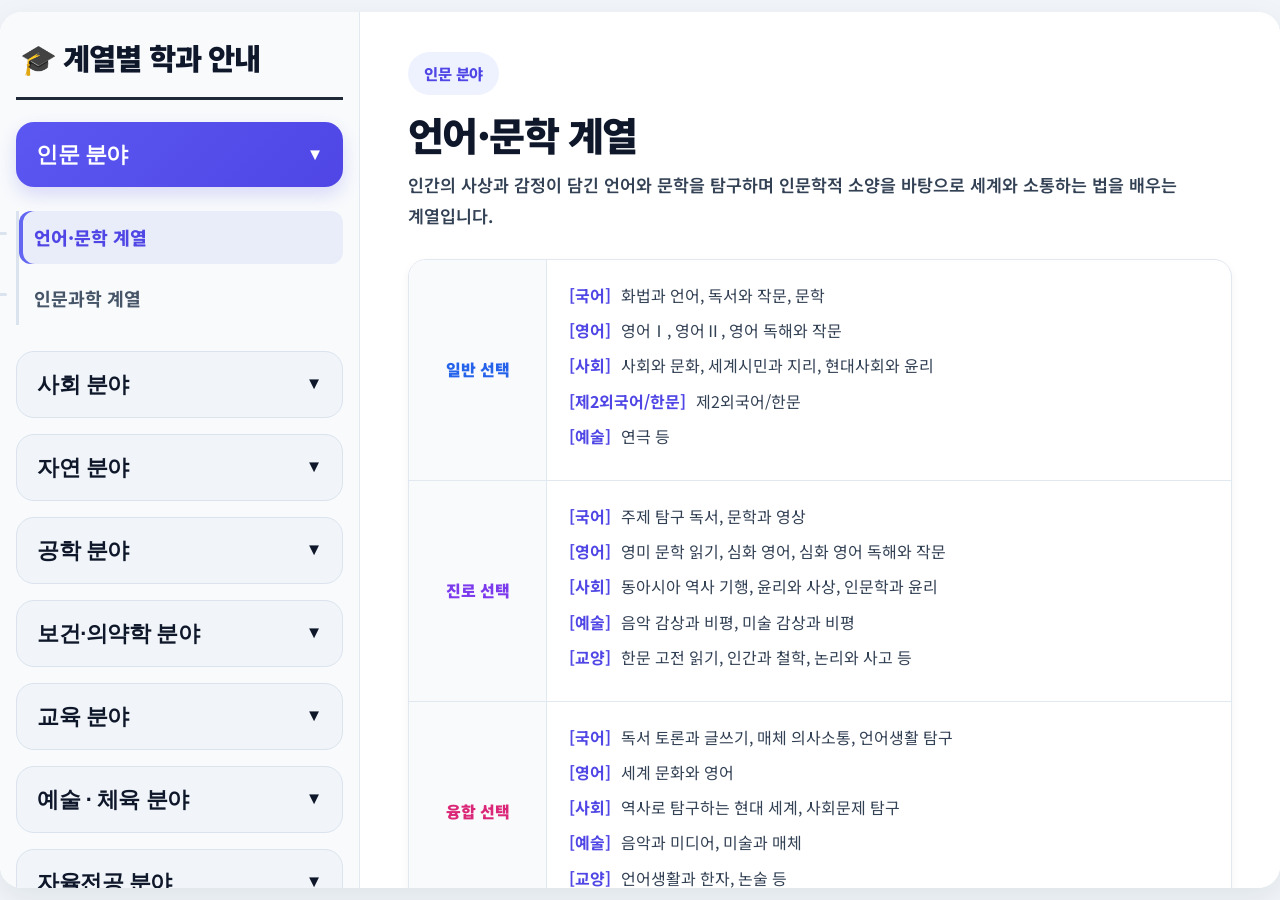
==== commit ba3c838a: "Add files via upload" ====
--- a/계열안내.html
+++ b/계열안내.html
@@ -4,1949 +4,32 @@
     <meta charset="UTF-8">
     <meta name="viewport" content="width=device-width, initial-scale=1.0">
     <title>2022 개정 교육과정 계열별 학과 안내</title>
+
     <link rel="preconnect" href="https://fonts.googleapis.com">
     <link rel="preconnect" href="https://fonts.gstatic.com" crossorigin>
     <link href="https://fonts.googleapis.com/css2?family=Noto+Sans+KR:wght@400;500;700;900&display=swap" rel="stylesheet">
-    <style>
-        :root {
-            --primary-color: #4f46e5;
-            --secondary-color: #10b981;
-            --accent-color: #f59e0b;
-            --text-color: #333;
-            --bg-color: #f3f4f6;
-            --border-color: #e5e7eb;
-            --sidebar-width: 300px;
-        }
-        body {
-            font-family: 'Noto Sans KR', sans-serif;
-            margin: 0;
-            background-color: var(--bg-color);
-            color: var(--text-color);
-            line-height: 1.6;
-        }
 
-        .container {
-            display: flex;
-            max-width: 1450px;
-            margin: 30px auto;
-            background-color: #fff;
-            box-shadow: 0 10px 25px -5px rgba(0, 0, 0, 0.1), 0 8px 10px -6px rgba(0, 0, 0, 0.1);
-            border-radius: 16px;
-            overflow: hidden;
-            height: 88vh; /* 스크롤 고정 */
-        }
-        
-        /* 사이드바 아코디언 스타일 */
-        .sidebar-left {
-            width: var(--sidebar-width);
-            background-color: #ffffff;
-            padding: 25px 20px;
-            border-right: 1px solid var(--border-color);
-            overflow-y: auto;
-        }
-        .sidebar-left::-webkit-scrollbar { width: 6px; }
-        .sidebar-left::-webkit-scrollbar-track { background: #f1f1f1; }
-        .sidebar-left::-webkit-scrollbar-thumb { background: #c1c1c1; border-radius: 4px; }
-
-        .sidebar-left h3 {
-            font-size: 1.25rem;
-            margin-top: 0;
-            margin-bottom: 25px;
-            color: #111827;
-            padding-bottom: 15px;
-            border-bottom: 2px solid #111827;
-            font-weight: 900;
-            display: flex;
-            align-items: center;
-            gap: 10px;
-        }
-
-        .accordion-item { margin-bottom: 12px; }
-        .accordion-header {
-            width: 100%;
-            text-align: left;
-            padding: 14px 18px;
-            background: #f8fafc;
-            border: 1px solid #e2e8f0;
-            border-radius: 10px;
-            font-weight: 800;
-            color: #1e293b;
-            font-size: 1.05rem;
-            cursor: pointer;
-            display: flex;
-            justify-content: space-between;
-            align-items: center;
-            transition: all 0.2s ease;
-        }
-        .accordion-header:hover { background: #f1f5f9; border-color: #cbd5e1; }
-        .accordion-header.active { background: var(--primary-color); color: #fff; border-color: var(--primary-color); }
-        .accordion-header .icon { transition: transform 0.3s ease; font-size: 0.9rem; }
-        .accordion-header.active .icon { transform: rotate(180deg); }
-        
-        .accordion-content {
-            display: none;
-            padding: 10px 5px 5px 15px;
-        }
-        .accordion-content.open {
-            display: block;
-            animation: slideDown 0.3s ease-out forwards;
-        }
-
-        @keyframes slideDown {
-            from { opacity: 0; transform: translateY(-5px); }
-            to { opacity: 1; transform: translateY(0); }
-        }
-
-        .subject-list { list-style: none; padding: 0; margin: 0; border-left: 2px solid #e2e8f0; margin-left: 10px; }
-        .subject-list li { margin-bottom: 4px; position: relative; }
-        .subject-list li::before {
-            content: ''; position: absolute; top: 18px; left: -2px; width: 12px; height: 2px; background-color: #e2e8f0;
-        }
-        .subject-list a {
-            display: block; padding: 8px 12px 8px 20px; text-decoration: none; color: #475569;
-            border-radius: 6px; transition: all 0.2s; cursor: pointer; font-size: 0.95rem; font-weight: 600;
-        }
-        .subject-list a:hover { color: var(--primary-color); background-color: #eef2ff; }
-        .subject-list a.active {
-            background-color: #eef2ff; color: var(--primary-color); font-weight: 800;
-        }
-
-        /* 뷰 영역 (메인) */
-        .view-wrapper {
-            display: none; flex: 1; flex-direction: column; animation: fadeIn 0.4s ease-in-out;
-            padding: 45px 55px; overflow-y: auto; background-color: #ffffff;
-        }
-        .view-wrapper.active { display: flex; }
-
-        @keyframes fadeIn {
-            from { opacity: 0; transform: translateY(15px); }
-            to { opacity: 1; transform: translateY(0); }
-        }
-
-        .subject-header { margin-bottom: 30px; }
-        .subject-category {
-            display: inline-block; padding: 6px 16px; color: var(--primary-color); border-radius: 20px;
-            font-size: 0.95rem; font-weight: 800; margin-bottom: 15px; background-color: #e0e7ff;
-        }
-        .subject-title { font-size: 2.4rem; font-weight: 900; margin: 0; color: #0f172a; letter-spacing: -0.5px; }
-        .subject-desc { font-size: 1.15rem; color: #475569; margin-top: 18px; line-height: 1.7; word-break: keep-all; }
-
-        /* 계열 과목 선택 안내 박스 */
-        .track-info-box {
-            background: linear-gradient(to right, #f8fafc, #f1f5f9);
-            border-left: 5px solid var(--primary-color);
-            border-radius: 8px;
-            padding: 20px 25px;
-            margin-bottom: 40px;
-            box-shadow: 0 2px 4px rgba(0,0,0,0.03);
-        }
-        .track-info-title {
-            font-size: 1.15rem;
-            font-weight: 800;
-            color: var(--primary-color);
-            margin-bottom: 10px;
-            display: flex;
-            align-items: center;
-            gap: 8px;
-        }
-        .track-info-desc {
-            font-size: 1.05rem;
-            color: #334155;
-            line-height: 1.6;
-            margin: 0;
-            word-break: keep-all;
-        }
-
-        .section-title { font-size: 1.4rem; font-weight: 800; margin: 35px 0 20px 0; color: #0f172a; display: flex; align-items: center; gap: 10px; }
-        
-        .major-tags { display: flex; flex-wrap: wrap; gap: 12px; margin-bottom: 35px; }
-        .major-tag {
-            padding: 12px 22px; background-color: #fff; border: 2px solid #e2e8f0; border-radius: 12px;
-            font-size: 1.1rem; font-weight: 800; color: #334155; box-shadow: 0 2px 4px rgba(0,0,0,0.05);
-            cursor: pointer; transition: all 0.2s ease;
-        }
-        .major-tag:hover { background-color: var(--primary-color); color: #fff; border-color: var(--primary-color); transform: translateY(-4px); box-shadow: 0 8px 15px rgba(79, 70, 229, 0.25); }
-
-        /* 모달 팝업 스타일 */
-        .modal-overlay {
-            visibility: hidden; position: fixed; top: 0; left: 0; width: 100%; height: 100%;
-            background-color: rgba(15, 23, 42, 0.75); backdrop-filter: blur(5px); z-index: 1000;
-            display: flex; justify-content: center; align-items: center; opacity: 0; transition: all 0.3s ease;
-        }
-        .modal-overlay.show { visibility: visible; opacity: 1; }
-        .modal-content {
-            background-color: #fff; width: 92%; max-width: 900px; max-height: 88vh; overflow-y: auto;
-            border-radius: 20px; padding: 45px; box-shadow: 0 25px 50px -12px rgba(0, 0, 0, 0.25);
-            transform: translateY(30px) scale(0.95); transition: all 0.4s cubic-bezier(0.175, 0.885, 0.32, 1.275);
-            position: relative;
-        }
-        .modal-overlay.show .modal-content { transform: translateY(0) scale(1); }
-        .modal-close {
-            position: absolute; top: 25px; right: 30px; background: #f1f5f9; border: none; width: 44px; height: 44px;
-            border-radius: 50%; font-size: 1.6rem; color: #475569; cursor: pointer; display: flex; align-items: center; justify-content: center; transition: all 0.2s;
-        }
-        .modal-close:hover { background-color: #e2e8f0; color: #0f172a; transform: rotate(90deg); }
-        
-        .modal-title { font-size: 2rem; font-weight: 900; color: var(--primary-color); margin-top: 0; margin-bottom: 25px; padding-bottom: 20px; border-bottom: 2px solid #e2e8f0; }
-        
-        .major-desc { font-weight: 600; font-size: 1.15rem; margin-bottom: 35px; color: #1e293b; background: #f8fafc; padding: 25px; border-radius: 12px; border-left: 5px solid var(--primary-color); line-height: 1.7; }
-        .detail-h5 { font-size: 1.3rem; color: #0f172a; margin: 40px 0 20px 0; font-weight: 900; display: flex; align-items: center; gap: 10px; }
-        
-        .detail-list { margin: 0 0 25px 0; padding-left: 0; list-style: none; }
-        .detail-list li { margin-bottom: 12px; position: relative; padding-left: 24px; color: #334155; font-size: 1.05rem; }
-        .detail-list li::before { content: '✔'; position: absolute; left: 0; color: var(--primary-color); font-weight: bold; }
-        
-        .detail-table { width: 100%; border-collapse: separate; border-spacing: 0; border-radius: 12px; overflow: hidden; border: 1px solid #cbd5e1; margin-bottom: 30px; box-shadow: 0 4px 6px rgba(0,0,0,0.02); }
-        .detail-table th, .detail-table td { border-bottom: 1px solid #cbd5e1; padding: 16px 20px; text-align: left; }
-        .detail-table tr:last-child th, .detail-table tr:last-child td { border-bottom: none; }
-        .detail-table th { background-color: #f1f5f9; width: 25%; color: #1e293b; font-weight: 800; border-right: 1px solid #cbd5e1; }
-        .detail-table td { color: #334155; background-color: #fff; font-weight: 500; line-height: 1.6; }
-        
-        .info-section { background-color: #f0fdf4; padding: 25px; border-radius: 12px; font-size: 1.05rem; color: #166534; margin-bottom: 25px; border: 1px solid #bbf7d0; font-weight: 600; line-height: 1.6;}
-        
-        /* 🌟 전면 개편된 과목 선택 정보 모듈 (테이블 형태) 🌟 */
-        .subject-selection-container {
-            border: 1px solid #e2e8f0;
-            border-radius: 12px;
-            overflow: hidden;
-            margin-bottom: 40px;
-            box-shadow: 0 4px 6px rgba(0,0,0,0.03);
-        }
-        .subject-row {
-            display: flex;
-            border-bottom: 1px solid #e2e8f0;
-            background: #fff;
-        }
-        .subject-row:last-child { border-bottom: none; }
-        .subject-type {
-            width: 140px;
-            padding: 20px;
-            display: flex;
-            align-items: center;
-            justify-content: center;
-            font-weight: 900;
-            font-size: 1.05rem;
-            border-right: 1px solid #e2e8f0;
-            flex-shrink: 0;
-        }
-        .subject-type.gen { background-color: #eff6ff; color: #1d4ed8; }
-        .subject-type.car { background-color: #f5f3ff; color: #6b21a8; }
-        .subject-type.fus { background-color: #fdf2f8; color: #be185d; }
-        
-        .subject-chips-area {
-            padding: 20px;
-            flex: 1;
-            display: flex;
-            flex-wrap: wrap;
-            gap: 10px;
-            align-items: center;
-        }
-        .subject-chip { 
-            display: inline-block; padding: 8px 16px; border-radius: 20px; 
-            font-size: 0.95rem; font-weight: 700; word-break: keep-all; 
-            box-shadow: 0 1px 3px rgba(0,0,0,0.08); transition: transform 0.1s;
-        }
-        .subject-chip:hover { transform: translateY(-2px); }
-        .subject-chip.gen-chip { background-color: #fff; color: #1e3a8a; border: 1px solid #bfdbfe; }
-        .subject-chip.car-chip { background-color: #fff; color: #581c87; border: 1px solid #d8b4fe; }
-        .subject-chip.fus-chip { background-color: #fff; color: #9f1239; border: 1px solid #fbcfe8; }
-
-        @media (max-width: 1024px) {
-            .container { flex-direction: column; height: auto; margin: 0; border-radius: 0;}
-            .sidebar-left { width: 100%; border-right: none; border-bottom: 1px solid var(--border-color); padding: 20px; height: auto; max-height: 350px;}
-            .view-wrapper { padding: 30px 20px; }
-            .subject-row { flex-direction: column; }
-            .subject-type { width: 100%; border-right: none; border-bottom: 1px solid #e2e8f0; padding: 12px; }
-            .major-desc { font-size: 1.05rem; padding: 15px; }
-        }
-    </style>
+    <link rel="stylesheet" href="계열안내_style.css">
 </head>
 <body>
 
 <div class="container">
-    <!-- 아코디언 방식의 19개 계열 내비게이션 -->
-    <aside class="sidebar-left">
-        <h3>🎓 고등학교 계열 안내</h3>
-        
-        <div class="accordion-item">
-            <button class="accordion-header active" onclick="toggleAccordion(this)">
-                💡 인문·사회 분야 <span class="icon">▼</span>
-            </button>
-            <div class="accordion-content open">
-                <ul class="subject-list">
-                    <li><a class="tab-btn active" onclick="switchTab('lang_lit')">언어·문학 계열</a></li>
-                    <li><a class="tab-btn" onclick="switchTab('humanities')">인문과학 계열</a></li>
-                    <li><a class="tab-btn" onclick="switchTab('business')">상경 계열</a></li>
-                    <li><a class="tab-btn" onclick="switchTab('media')">광고·언론·정보 계열</a></li>
-                    <li><a class="tab-btn" onclick="switchTab('social')">사회과학 계열</a></li>
-                    <li><a class="tab-btn" onclick="switchTab('law')">법·행정 계열</a></li>
-                </ul>
-            </div>
-        </div>
-
-        <div class="accordion-item">
-            <button class="accordion-header" onclick="toggleAccordion(this)">
-                ⚙️ 자연·공학 분야 <span class="icon">▼</span>
-            </button>
-            <div class="accordion-content">
-                <ul class="subject-list">
-                    <li><a class="tab-btn" onclick="switchTab('nat_sci')">자연과학 계열</a></li>
-                    <li><a class="tab-btn" onclick="switchTab('ecology')">생활과학 계열</a></li>
-                    <li><a class="tab-btn" onclick="switchTab('agri')">농학 계열</a></li>
-                    <li><a class="tab-btn" onclick="switchTab('mech_elec')">기계·전기·전자 계열</a></li>
-                    <li><a class="tab-btn" onclick="switchTab('chem_bio')">화학·생명 계열</a></li>
-                    <li><a class="tab-btn" onclick="switchTab('arch_env')">건축·환경 계열</a></li>
-                    <li><a class="tab-btn" onclick="switchTab('it_comp')">정보·컴퓨터 계열</a></li>
-                </ul>
-            </div>
-        </div>
-
-        <div class="accordion-item">
-            <button class="accordion-header" onclick="toggleAccordion(this)">
-                🩺 의약·보건 분야 <span class="icon">▼</span>
-            </button>
-            <div class="accordion-content">
-                <ul class="subject-list">
-                    <li><a class="tab-btn" onclick="switchTab('health')">보건 계열</a></li>
-                    <li><a class="tab-btn" onclick="switchTab('medicine')">의약학 계열</a></li>
-                </ul>
-            </div>
-        </div>
-
-        <div class="accordion-item">
-            <button class="accordion-header" onclick="toggleAccordion(this)">
-                🏫 교육 분야 <span class="icon">▼</span>
-            </button>
-            <div class="accordion-content">
-                <ul class="subject-list">
-                    <li><a class="tab-btn" onclick="switchTab('edu')">교육 계열</a></li>
-                </ul>
-            </div>
-        </div>
-
-        <div class="accordion-item">
-            <button class="accordion-header" onclick="toggleAccordion(this)">
-                🎨 예체능 분야 <span class="icon">▼</span>
-            </button>
-            <div class="accordion-content">
-                <ul class="subject-list">
-                    <li><a class="tab-btn" onclick="switchTab('pe')">체육 계열</a></li>
-                    <li><a class="tab-btn" onclick="switchTab('arts')">예술 계열</a></li>
-                </ul>
-            </div>
-        </div>
-
-        <div class="accordion-item">
-            <button class="accordion-header" onclick="toggleAccordion(this)">
-                🌈 융합·자율 분야 <span class="icon">▼</span>
-            </button>
-            <div class="accordion-content">
-                <ul class="subject-list">
-                    <li><a class="tab-btn" onclick="switchTab('free')">자율전공</a></li>
-                </ul>
-            </div>
-        </div>
+    <aside class="sidebar">
+        <h3>🎓 계열별 학과 안내</h3>
+        <div id="accordionMenu"></div>
     </aside>
-
-    <!-- 우측 뷰 영역 (19개 계열 본문) -->
-    
-    <!-- 1. 언어·문학 계열 -->
-    <div id="lang_lit" class="view-wrapper active">
-        <header class="subject-header">
-            <span class="subject-category">인문·사회 분야</span>
-            <h1 class="subject-title">언어·문학 계열</h1>
-            <p class="subject-desc">세계 각국의 언어 구조와 문학 작품을 심도 있게 연구하여, 인간 삶의 본질과 세계의 다양한 문화를 이해하고 글로벌 소통 능력을 기르는 계열입니다.</p>
-        </header>
-        <div class="track-info-box">
-            <div class="track-info-title">💡 계열 과목 선택 안내</div>
-            <p class="track-info-desc">언어와 문학 계열 진학을 위해서는 <strong>국어 및 외국어(영어, 제2외국어) 교과군</strong>의 일반/진로/융합 과목을 폭넓고 깊이 있게 이수하는 것이 핵심입니다. 또한 타 문화에 대한 이해도를 높이기 위해 사회 교과(역사, 지리, 현대사회와 윤리 등)의 연계 학습이 강력히 권장됩니다.</p>
-        </div>
-        <h2 class="section-title">🏫 관련 학과 탐색 (클릭하여 2022 개정 권장 과목 보기)</h2>
-        <div class="major-tags">
-            <span class="major-tag" onclick="openMajorModal('국어국문학과')">국어국문학과</span>
-            <span class="major-tag" onclick="openMajorModal('동양어학과')">동양어학과</span>
-            <span class="major-tag" onclick="openMajorModal('서양어학과')">서양어학과</span>
-            <span class="major-tag" onclick="openMajorModal('영어영문학과')">영어영문학과</span>
-            <span class="major-tag" onclick="openMajorModal('통번역학과')">통번역학과</span>
-        </div>
-    </div>
-
-    <!-- 2. 인문과학 계열 -->
-    <div id="humanities" class="view-wrapper">
-        <header class="subject-header">
-            <span class="subject-category">인문·사회 분야</span>
-            <h1 class="subject-title">인문과학 계열</h1>
-            <p class="subject-desc">인간의 근원적 가치, 사상, 역사, 철학, 문화 등을 비판적이고 다각적인 시각으로 연구하여 인문학적 통찰력을 기르는 학문 계열입니다.</p>
-        </header>
-        <div class="track-info-box">
-            <div class="track-info-title">💡 계열 과목 선택 안내</div>
-            <p class="track-info-desc">인문과학 계열은 인간의 사상과 역사를 다루므로 <strong>사회 교과군(세계사, 윤리와 사상 등)과 국어 교과군</strong>의 심도 있는 이수가 필수적입니다. 현상을 비판적으로 분석할 수 있는 논리적 사고력과 철학적 기반을 다지는 과목 선택을 권장합니다.</p>
-        </div>
-        <h2 class="section-title">🏫 관련 학과 탐색</h2>
-        <div class="major-tags">
-            <span class="major-tag" onclick="openMajorModal('고고학과')">고고학과</span>
-            <span class="major-tag" onclick="openMajorModal('문화재보존학과')">문화재보존학과</span>
-            <span class="major-tag" onclick="openMajorModal('문화콘텐츠학과')">문화콘텐츠학과</span>
-            <span class="major-tag" onclick="openMajorModal('문헌정보학과')">문헌정보학과</span>
-            <span class="major-tag" onclick="openMajorModal('사학과')">사학과</span>
-            <span class="major-tag" onclick="openMajorModal('인류학과')">인류학과</span>
-            <span class="major-tag" onclick="openMajorModal('철학과')">철학과</span>
-            <span class="major-tag" onclick="openMajorModal('종교학과')">종교학과</span>
-        </div>
-    </div>
-
-    <!-- 3. 상경 계열 -->
-    <div id="business" class="view-wrapper">
-        <header class="subject-header">
-            <span class="subject-category">인문·사회 분야</span>
-            <h1 class="subject-title">상경 계열</h1>
-            <p class="subject-desc">기업 경영, 자원의 효율적 분배, 무역 등 경제 및 경영 현상의 원리를 수학적이고 논리적으로 규명하여 글로벌 비즈니스 리더를 양성합니다.</p>
-        </header>
-        <div class="track-info-box">
-            <div class="track-info-title">💡 계열 과목 선택 안내</div>
-            <p class="track-info-desc">상경 계열은 문과 계열 중에서도 데이터 분석과 논리가 핵심이므로 <strong>수학(대수, 미적분I, 확률과 통계, 경제 수학 등)</strong>의 이수가 절대적으로 중요합니다. 또한 사회 교과 중 <strong>경제, 정치, 법과 사회</strong> 과목은 전공 기초 지식 형성에 매우 유리합니다.</p>
-        </div>
-        <h2 class="section-title">🏫 관련 학과 탐색</h2>
-        <div class="major-tags">
-            <span class="major-tag" onclick="openMajorModal('경영학과')">경영학과</span>
-            <span class="major-tag" onclick="openMajorModal('경제학과')">경제학과</span>
-            <span class="major-tag" onclick="openMajorModal('국제통상학과')">국제통상학과</span>
-            <span class="major-tag" onclick="openMajorModal('회계학과')">회계학과</span>
-            <span class="major-tag" onclick="openMajorModal('세무학과')">세무학과</span>
-            <span class="major-tag" onclick="openMajorModal('글로벌비즈니스학과')">글로벌비즈니스학과</span>
-        </div>
-    </div>
-
-    <!-- 4. 광고·언론·정보 계열 -->
-    <div id="media" class="view-wrapper">
-        <header class="subject-header">
-            <span class="subject-category">인문·사회 분야</span>
-            <h1 class="subject-title">광고·언론·정보 계열</h1>
-            <p class="subject-desc">정보의 생산과 전달, 대중 매체의 발전, PR 및 광고 전략 등 급변하는 미디어 환경 속에서 대중과 소통하는 방법을 연구합니다.</p>
-        </header>
-        <div class="track-info-box">
-            <div class="track-info-title">💡 계열 과목 선택 안내</div>
-            <p class="track-info-desc">효과적인 커뮤니케이션과 현대 사회에 대한 이해를 위해 <strong>사회 교과(사회·문화, 윤리와 사상)와 국어 교과(화법과 언어)</strong> 이수가 중요합니다. 미디어 관련 진로 및 융합 과목을 통해 매체 분석력과 창의적 기획력을 어필하는 것이 좋습니다.</p>
-        </div>
-        <h2 class="section-title">🏫 관련 학과 탐색</h2>
-        <div class="major-tags">
-            <span class="major-tag" onclick="openMajorModal('미디어커뮤니케이션학과')">미디어커뮤니케이션학과</span>
-            <span class="major-tag" onclick="openMajorModal('신문방송학과')">신문방송학과</span>
-            <span class="major-tag" onclick="openMajorModal('광고홍보학과')">광고홍보학과</span>
-            <span class="major-tag" onclick="openMajorModal('언론정보학과')">언론정보학과</span>
-            <span class="major-tag" onclick="openMajorModal('방송영상학과')">방송영상학과</span>
-        </div>
-    </div>
-
-    <!-- 5. 사회과학 계열 -->
-    <div id="social" class="view-wrapper">
-        <header class="subject-header">
-            <span class="subject-category">인문·사회 분야</span>
-            <h1 class="subject-title">사회과학 계열</h1>
-            <p class="subject-desc">개인과 사회의 유기적 관계, 불평등, 인간 심리 등 인간 사회에서 일어나는 다양한 현상을 과학적이고 체계적으로 분석합니다.</p>
-        </header>
-        <div class="track-info-box">
-            <div class="track-info-title">💡 계열 과목 선택 안내</div>
-            <p class="track-info-desc">사회 현상을 실증적으로 연구하므로 <strong>사회 교과 전반(사회·문화, 정치, 법과 사회 등)</strong>에 대한 폭넓은 이해와 함께 통계 자료 분석을 위한 <strong>수학(확률과 통계) 및 정보 교과</strong>의 융합적 이수가 대학 진학 후 매우 큰 도움이 됩니다.</p>
-        </div>
-        <h2 class="section-title">🏫 관련 학과 탐색</h2>
-        <div class="major-tags">
-            <span class="major-tag" onclick="openMajorModal('사회학과')">사회학과</span>
-            <span class="major-tag" onclick="openMajorModal('심리학과')">심리학과</span>
-            <span class="major-tag" onclick="openMajorModal('정치외교학과')">정치외교학과</span>
-            <span class="major-tag" onclick="openMajorModal('사회복지학과')">사회복지학과</span>
-            <span class="major-tag" onclick="openMajorModal('국제관계학과')">국제관계학과</span>
-            <span class="major-tag" onclick="openMajorModal('도시사회학과')">도시사회학과</span>
-        </div>
-    </div>
-
-    <!-- 6. 법·행정 계열 -->
-    <div id="law" class="view-wrapper">
-        <header class="subject-header">
-            <span class="subject-category">인문·사회 분야</span>
-            <h1 class="subject-title">법·행정 계열</h1>
-            <p class="subject-desc">국가의 법 규범과 공공 정책의 수립 및 집행 과정을 연구하여 정의를 실현하고 공공의 이익을 도모하는 전문가를 양성합니다.</p>
-        </header>
-        <div class="track-info-box">
-            <div class="track-info-title">💡 계열 과목 선택 안내</div>
-            <p class="track-info-desc">사회 질서와 규범을 다루는 학문이므로 <strong>사회 교과(정치, 법과 사회, 사회·문화)</strong> 이수는 필수입니다. 또한 복잡한 텍스트를 정확하게 읽어내고 논증하는 능력을 기르기 위해 논리와 사고 관련 과목 선택이 요구됩니다.</p>
-        </div>
-        <h2 class="section-title">🏫 관련 학과 탐색</h2>
-        <div class="major-tags">
-            <span class="major-tag" onclick="openMajorModal('법학과')">법학과</span>
-            <span class="major-tag" onclick="openMajorModal('행정학과')">행정학과</span>
-            <span class="major-tag" onclick="openMajorModal('경찰행정학과')">경찰행정학과</span>
-            <span class="major-tag" onclick="openMajorModal('공공인재학부')">공공인재학부</span>
-            <span class="major-tag" onclick="openMajorModal('소방행정학과')">소방행정학과</span>
-        </div>
-    </div>
-
-    <!-- 7. 자연과학 계열 -->
-    <div id="nat_sci" class="view-wrapper">
-        <header class="subject-header">
-            <span class="subject-category">자연·공학 분야</span>
-            <h1 class="subject-title">자연과학 계열</h1>
-            <p class="subject-desc">우주, 물질, 생명 등 자연 현상의 근본적인 원리를 수학적, 과학적 관점에서 기초부터 심도 있게 탐구하는 순수 기초 학문입니다.</p>
-        </header>
-        <div class="track-info-box">
-            <div class="track-info-title">💡 계열 과목 선택 안내</div>
-            <p class="track-info-desc">순수 과학의 토대를 다지기 위해 <strong>수학(대수, 미적분I·II, 기하)과 과학(물리학, 화학, 생명과학, 지구과학)</strong> 교과의 심화(진로) 선택 과목 이수가 절대적으로 중요합니다. 현상의 증명과 탐구 역량을 집중적으로 길러야 합니다.</p>
-        </div>
-        <h2 class="section-title">🏫 관련 학과 탐색</h2>
-        <div class="major-tags">
-            <span class="major-tag" onclick="openMajorModal('수학과')">수학과</span>
-            <span class="major-tag" onclick="openMajorModal('통계학과')">통계학과</span>
-            <span class="major-tag" onclick="openMajorModal('물리학과')">물리학과</span>
-            <span class="major-tag" onclick="openMajorModal('화학과')">화학과</span>
-            <span class="major-tag" onclick="openMajorModal('생명과학과')">생명과학과</span>
-            <span class="major-tag" onclick="openMajorModal('지구환경과학과')">지구환경과학과</span>
-            <span class="major-tag" onclick="openMajorModal('천문우주학과')">천문우주학과</span>
-            <span class="major-tag" onclick="openMajorModal('해양학과')">해양학과</span>
-        </div>
-    </div>
-
-    <!-- 8. 생활과학 계열 -->
-    <div id="ecology" class="view-wrapper">
-        <header class="subject-header">
-            <span class="subject-category">자연·공학 분야</span>
-            <h1 class="subject-title">생활과학 계열</h1>
-            <p class="subject-desc">인간의 의식주와 밀접한 생활 환경을 개선하고, 가족 및 아동 발달을 연구하여 개인과 가족의 삶의 질을 높이는 실용 과학입니다.</p>
-        </header>
-        <div class="track-info-box">
-            <div class="track-info-title">💡 계열 과목 선택 안내</div>
-            <p class="track-info-desc">일상생활의 과학적 원리와 인간 중심의 환경을 연구하므로 <strong>화학, 생명과학 등 기초 과학 교과와 함께 기술·가정, 사회(사회·문화, 세계시민과 지리)</strong> 교과를 아우르는 융합적인 과목 선택이 진학 및 전공 적응에 유리합니다.</p>
-        </div>
-        <h2 class="section-title">🏫 관련 학과 탐색</h2>
-        <div class="major-tags">
-            <span class="major-tag" onclick="openMajorModal('의류학과')">의류학과</span>
-            <span class="major-tag" onclick="openMajorModal('식품영양학과')">식품영양학과</span>
-            <span class="major-tag" onclick="openMajorModal('아동가족학과')">아동가족학과</span>
-            <span class="major-tag" onclick="openMajorModal('주거환경학과')">주거환경학과</span>
-            <span class="major-tag" onclick="openMajorModal('소비자학과')">소비자학과</span>
-        </div>
-    </div>
-
-    <!-- 9. 농학 계열 -->
-    <div id="agri" class="view-wrapper">
-        <header class="subject-header">
-            <span class="subject-category">자연·공학 분야</span>
-            <h1 class="subject-title">농학 계열</h1>
-            <p class="subject-desc">식량 생산, 동식물 자원 관리, 산림 보존 등 생명공학 기술을 농업에 접목하여 지속 가능한 생태계와 자원 확보 기술을 배웁니다.</p>
-        </header>
-        <div class="track-info-box">
-            <div class="track-info-title">💡 계열 과목 선택 안내</div>
-            <p class="track-info-desc">생명 현상과 자연 환경을 다루므로 <strong>생명과학, 지구과학, 화학</strong>의 이수가 뼈대가 됩니다. 최근 첨단 스마트팜 기술이 도입됨에 따라 환경 및 정보 분야의 진로/융합 과목을 함께 수강하는 것을 강력히 권장합니다.</p>
-        </div>
-        <h2 class="section-title">🏫 관련 학과 탐색</h2>
-        <div class="major-tags">
-            <span class="major-tag" onclick="openMajorModal('농생명과학과')">농생명과학과</span>
-            <span class="major-tag" onclick="openMajorModal('동물자원학과')">동물자원학과</span>
-            <span class="major-tag" onclick="openMajorModal('산림과학과')">산림과학과</span>
-            <span class="major-tag" onclick="openMajorModal('조경학과')">조경학과</span>
-            <span class="major-tag" onclick="openMajorModal('스마트팜학과')">스마트팜학과</span>
-        </div>
-    </div>
-
-    <!-- 10. 기계·전기·전자 계열 -->
-    <div id="mech_elec" class="view-wrapper">
-        <header class="subject-header">
-            <span class="subject-category">자연·공학 분야</span>
-            <h1 class="subject-title">기계·전기·전자 계열</h1>
-            <p class="subject-desc">자동차, 반도체, 로봇 등 현대 산업의 뼈대가 되는 기계 장치와 전기·전자 통신 하드웨어 제어 기술을 융합적으로 연구합니다.</p>
-        </header>
-        <div class="track-info-box">
-            <div class="track-info-title">💡 계열 과목 선택 안내</div>
-            <p class="track-info-desc">현대 공학의 척추 역할을 하는 계열로, 역학적 원리와 회로 시스템 이해를 위해 <strong>수학(미적분I·II, 기하)과 물리학(전자기와 양자, 역학과 에너지 등)</strong>의 심도 있는 이수가 매우 중요합니다. 더불어 정보 교과를 통한 컴퓨팅 사고력 배양도 필수적입니다.</p>
-        </div>
-        <h2 class="section-title">🏫 관련 학과 탐색</h2>
-        <div class="major-tags">
-            <span class="major-tag" onclick="openMajorModal('기계공학과')">기계공학과</span>
-            <span class="major-tag" onclick="openMajorModal('전기전자공학과')">전기전자공학과</span>
-            <span class="major-tag" onclick="openMajorModal('자동차공학과')">자동차공학과</span>
-            <span class="major-tag" onclick="openMajorModal('메카트로닉스공학과')">메카트로닉스공학과</span>
-            <span class="major-tag" onclick="openMajorModal('로봇공학과')">로봇공학과</span>
-        </div>
-    </div>
-
-    <!-- 11. 화학·생명 계열 -->
-    <div id="chem_bio" class="view-wrapper">
-        <header class="subject-header">
-            <span class="subject-category">자연·공학 분야</span>
-            <h1 class="subject-title">화학·생명 계열</h1>
-            <p class="subject-desc">정밀 화학, 바이오 의약품, 이차전지 등 물질의 분자적 제어와 생물학적 메커니즘을 공정화하여 대량 생산하는 기술을 다룹니다.</p>
-        </header>
-        <div class="track-info-box">
-            <div class="track-info-title">💡 계열 과목 선택 안내</div>
-            <p class="track-info-desc">신소재, 신약, 친환경 에너지 등을 다루기 위해 <strong>화학과 생명과학</strong>의 일반 선택 및 심화(진로) 선택 과목의 이수가 최우선입니다. 공정 설계를 위한 <strong>물리학과 수학(미적분I·II)</strong>의 기본기도 함께 갖춰야 합니다.</p>
-        </div>
-        <h2 class="section-title">🏫 관련 학과 탐색</h2>
-        <div class="major-tags">
-            <span class="major-tag" onclick="openMajorModal('화학공학과')">화학공학과</span>
-            <span class="major-tag" onclick="openMajorModal('생명공학과')">생명공학과</span>
-            <span class="major-tag" onclick="openMajorModal('신소재공학과')">신소재공학과</span>
-            <span class="major-tag" onclick="openMajorModal('나노공학과')">나노공학과</span>
-            <span class="major-tag" onclick="openMajorModal('에너지공학과')">에너지공학과</span>
-        </div>
-    </div>
-
-    <!-- 12. 건축·환경 계열 -->
-    <div id="arch_env" class="view-wrapper">
-        <header class="subject-header">
-            <span class="subject-category">자연·공학 분야</span>
-            <h1 class="subject-title">건축·환경 계열</h1>
-            <p class="subject-desc">인간이 살아가는 공간인 건축물과 인프라(도로, 교량)를 설계하고, 환경 오염 방지 및 친환경 스마트 시티를 건설하는 계열입니다.</p>
-        </header>
-        <div class="track-info-box">
-            <div class="track-info-title">💡 계열 과목 선택 안내</div>
-            <p class="track-info-desc">거대한 인프라의 뼈대와 환경 보전을 연구하므로 <strong>물리학, 지구과학 및 수학(미적분I·II, 기하)</strong> 과목 이수가 기반이 되어야 합니다. 건축 설계 분야 지망 시 미적 감각 향상을 위해 미술 관련 진로/융합 과목 선택도 추천합니다.</p>
-        </div>
-        <h2 class="section-title">🏫 관련 학과 탐색</h2>
-        <div class="major-tags">
-            <span class="major-tag" onclick="openMajorModal('건축학과')">건축학과</span>
-            <span class="major-tag" onclick="openMajorModal('건축공학과')">건축공학과</span>
-            <span class="major-tag" onclick="openMajorModal('토목공학과')">토목공학과</span>
-            <span class="major-tag" onclick="openMajorModal('환경공학과')">환경공학과</span>
-            <span class="major-tag" onclick="openMajorModal('도시공학과')">도시공학과</span>
-            <span class="major-tag" onclick="openMajorModal('실내건축학과')">실내건축학과</span>
-        </div>
-    </div>
-
-    <!-- 13. 정보·컴퓨터 계열 -->
-    <div id="it_comp" class="view-wrapper">
-        <header class="subject-header">
-            <span class="subject-category">자연·공학 분야</span>
-            <h1 class="subject-title">정보·컴퓨터 계열</h1>
-            <p class="subject-desc">소프트웨어 개발, 데이터베이스, 네트워크 보안, 인공지능 등 4차 산업혁명의 핵심인 IT 알고리즘과 컴퓨터 시스템을 연구합니다.</p>
-        </header>
-        <div class="track-info-box">
-            <div class="track-info-title">💡 계열 과목 선택 안내</div>
-            <p class="track-info-desc">소프트웨어와 인공지능의 뼈대인 알고리즘 설계를 위해 <strong>수학 교과 전반(대수, 미적분I·II, 확률과 통계 등)</strong>의 탁월한 역량이 필요합니다. 더불어 <strong>정보, 인공지능 기초, 데이터 과학</strong> 과목의 실습 경험이 대입에 매우 유리합니다.</p>
-        </div>
-        <h2 class="section-title">🏫 관련 학과 탐색</h2>
-        <div class="major-tags">
-            <span class="major-tag" onclick="openMajorModal('컴퓨터공학과')">컴퓨터공학과</span>
-            <span class="major-tag" onclick="openMajorModal('인공지능(AI)학과')">인공지능(AI)학과</span>
-            <span class="major-tag" onclick="openMajorModal('소프트웨어학과')">소프트웨어학과</span>
-            <span class="major-tag" onclick="openMajorModal('정보보안학과')">정보보안학과</span>
-            <span class="major-tag" onclick="openMajorModal('데이터사이언스학과')">데이터사이언스학과</span>
-            <span class="major-tag" onclick="openMajorModal('게임공학과')">게임공학과</span>
-        </div>
-    </div>
-
-    <!-- 14. 보건 계열 -->
-    <div id="health" class="view-wrapper">
-        <header class="subject-header">
-            <span class="subject-category">의약·보건 분야</span>
-            <h1 class="subject-title">보건 계열</h1>
-            <p class="subject-desc">환자의 재활 치료, 임상 검사, 질병 간호 및 국민 건강 증진을 지원하는 따뜻한 인성의 보건 의료 전문 인력을 양성합니다.</p>
-        </header>
-        <div class="track-info-box">
-            <div class="track-info-title">💡 계열 과목 선택 안내</div>
-            <p class="track-info-desc">인체의 해부학과 생리학을 다루므로 <strong>생명과학, 화학</strong> 지식이 필수적입니다. 또한 환자를 다루는 의료진으로서 인간에 대한 심도 있는 이해를 위해 <strong>사회(사회·문화)와 심리학, 보건</strong> 등 융합적인 과목 선택이 매우 중요합니다.</p>
-        </div>
-        <h2 class="section-title">🏫 관련 학과 탐색</h2>
-        <div class="major-tags">
-            <span class="major-tag" onclick="openMajorModal('간호학과')">간호학과</span>
-            <span class="major-tag" onclick="openMajorModal('물리치료학과')">물리치료학과</span>
-            <span class="major-tag" onclick="openMajorModal('방사선학과')">방사선학과</span>
-            <span class="major-tag" onclick="openMajorModal('임상병리학과')">임상병리학과</span>
-            <span class="major-tag" onclick="openMajorModal('응급구조학과')">응급구조학과</span>
-            <span class="major-tag" onclick="openMajorModal('작업치료학과')">작업치료학과</span>
-            <span class="major-tag" onclick="openMajorModal('치위생학과')">치위생학과</span>
-            <span class="major-tag" onclick="openMajorModal('보건행정학과')">보건행정학과</span>
-        </div>
-    </div>
-
-    <!-- 15. 의약학 계열 -->
-    <div id="medicine" class="view-wrapper">
-        <header class="subject-header">
-            <span class="subject-category">의약·보건 분야</span>
-            <h1 class="subject-title">의약학 계열</h1>
-            <p class="subject-desc">인체의 해부학적 구조와 질병의 진단, 치료, 그리고 생명을 살리는 신약 개발을 주도하는 최고 수준의 의료 전문가를 배출합니다.</p>
-        </header>
-        <div class="track-info-box">
-            <div class="track-info-title">💡 계열 과목 선택 안내</div>
-            <p class="track-info-desc">가장 높은 수준의 학업 역량이 요구되는 계열로, <strong>수학(미적분I·II, 확률과 통계) 및 과학(생명과학, 화학, 물리학)</strong>의 일반 및 진로 선택 과목을 모두 깊이 있게 이수해야 합니다. 생명 윤리에 대한 성찰을 위해 윤리와 사상 과목 수강도 권장합니다.</p>
-        </div>
-        <h2 class="section-title">🏫 관련 학과 탐색</h2>
-        <div class="major-tags">
-            <span class="major-tag" onclick="openMajorModal('의예과')">의예과</span>
-            <span class="major-tag" onclick="openMajorModal('치의예과')">치의예과</span>
-            <span class="major-tag" onclick="openMajorModal('한의예과')">한의예과</span>
-            <span class="major-tag" onclick="openMajorModal('약학과')">약학과</span>
-            <span class="major-tag" onclick="openMajorModal('수의예과')">수의예과</span>
-        </div>
-    </div>
-
-    <!-- 16. 교육 계열 -->
-    <div id="edu" class="view-wrapper">
-        <header class="subject-header">
-            <span class="subject-category">교육 분야</span>
-            <h1 class="subject-title">교육 계열</h1>
-            <p class="subject-desc">올바른 인성과 가치관을 바탕으로 다음 세대를 이끌어갈 훌륭한 교사 및 교육 행정, 교육 공학 전문가를 양성하는 계열입니다.</p>
-        </header>
-        <div class="track-info-box">
-            <div class="track-info-title">💡 계열 과목 선택 안내</div>
-            <p class="track-info-desc">본인이 가르치고자 하는 <strong>희망 전공 교과(국어, 수학, 과학 등)의 심화 과목</strong>을 철저히 이수하는 것이 최우선입니다. 더불어 교육학적 마인드를 기르기 위해 <strong>'사회문제 탐구', 심리학</strong> 등의 교양 및 진로 과목 선택이 매우 큰 강점이 됩니다.</p>
-        </div>
-        <h2 class="section-title">🏫 관련 학과 탐색</h2>
-        <div class="major-tags">
-            <span class="major-tag" onclick="openMajorModal('국어교육과')">국어교육과</span>
-            <span class="major-tag" onclick="openMajorModal('영어교육과')">영어교육과</span>
-            <span class="major-tag" onclick="openMajorModal('수학교육과')">수학교육과</span>
-            <span class="major-tag" onclick="openMajorModal('과학교육과')">과학교육과</span>
-            <span class="major-tag" onclick="openMajorModal('사회교육과')">사회교육과</span>
-            <span class="major-tag" onclick="openMajorModal('유아교육과')">유아교육과</span>
-            <span class="major-tag" onclick="openMajorModal('초등교육과')">초등교육과</span>
-            <span class="major-tag" onclick="openMajorModal('특수교육과')">특수교육과</span>
-            <span class="major-tag" onclick="openMajorModal('교육학과')">교육학과</span>
-        </div>
-    </div>
-
-    <!-- 17. 체육 계열 -->
-    <div id="pe" class="view-wrapper">
-        <header class="subject-header">
-            <span class="subject-category">예체능 분야</span>
-            <h1 class="subject-title">체육 계열</h1>
-            <p class="subject-desc">신체 활동의 과학적 원리와 다양한 스포츠 실무를 익혀 훌륭한 체육 지도자, 스포츠 마케터, 재활 전문가를 기릅니다.</p>
-        </header>
-        <div class="track-info-box">
-            <div class="track-info-title">💡 계열 과목 선택 안내</div>
-            <p class="track-info-desc">현대 체육은 단순한 실기를 넘어 과학적 훈련 및 관리가 필수적입니다. 따라서 체육 과목과 함께 신체 역학을 이해하기 위한 <strong>생명과학, 물리학</strong> 과목의 이수가 강력히 권장됩니다.</p>
-        </div>
-        <h2 class="section-title">🏫 관련 학과 탐색</h2>
-        <div class="major-tags">
-            <span class="major-tag" onclick="openMajorModal('체육학과')">체육학과</span>
-            <span class="major-tag" onclick="openMajorModal('스포츠의학과')">스포츠의학과</span>
-            <span class="major-tag" onclick="openMajorModal('스포츠산업학과')">스포츠산업학과</span>
-            <span class="major-tag" onclick="openMajorModal('경호학과')">경호학과</span>
-            <span class="major-tag" onclick="openMajorModal('사회체육학과')">사회체육학과</span>
-        </div>
-    </div>
-
-    <!-- 18. 예술 계열 -->
-    <div id="arts" class="view-wrapper">
-        <header class="subject-header">
-            <span class="subject-category">예체능 분야</span>
-            <h1 class="subject-title">예술 계열</h1>
-            <p class="subject-desc">디자인, 순수미술, 음악, 연기 등 창의적인 예술 감각과 표현력을 바탕으로 다채로운 문화 예술 콘텐츠를 창작하는 인재를 양성합니다.</p>
-        </header>
-        <div class="track-info-box">
-            <div class="track-info-title">💡 계열 과목 선택 안내</div>
-            <p class="track-info-desc">본인의 세부 전공(미술, 음악, 연극 등)에 맞는 <strong>예술 교과군 과목(음악/미술 연주와 창작 등)</strong>을 집중 이수하세요. 훌륭한 예술가는 인문학적 상상력이 뛰어나야 하므로 문학, 역사, 철학 등의 과목 연계도 대학 평가에서 긍정적으로 작용합니다.</p>
-        </div>
-        <h2 class="section-title">🏫 관련 학과 탐색</h2>
-        <div class="major-tags">
-            <span class="major-tag" onclick="openMajorModal('시각디자인학과')">시각디자인학과</span>
-            <span class="major-tag" onclick="openMajorModal('산업디자인학과')">산업디자인학과</span>
-            <span class="major-tag" onclick="openMajorModal('패션디자인학과')">패션디자인학과</span>
-            <span class="major-tag" onclick="openMajorModal('서양화과')">서양화과</span>
-            <span class="major-tag" onclick="openMajorModal('동양화과')">동양화과</span>
-            <span class="major-tag" onclick="openMajorModal('실용음악과')">실용음악과</span>
-            <span class="major-tag" onclick="openMajorModal('연극영화과')">연극영화과</span>
-            <span class="major-tag" onclick="openMajorModal('무용학과')">무용학과</span>
-        </div>
-    </div>
-
-    <!-- 19. 자율전공 -->
-    <div id="free" class="view-wrapper">
-        <header class="subject-header">
-            <span class="subject-category">융합·자율 분야</span>
-            <h1 class="subject-title">자율전공</h1>
-            <p class="subject-desc">입학 시 전공을 정하지 않고, 대학 진학 후 다양한 학문을 폭넓게 탐색하여 자신의 적성에 맞는 전공을 선택하는 융합적 학부입니다.</p>
-        </header>
-        <div class="track-info-box">
-            <div class="track-info-title">💡 전공자율선택제 유형 및 과목 선택 정보</div>
-            <p class="track-info-desc">
-                <strong>[유형1] 무전공 통합 모집:</strong> 대학 내 모든 전공 자율 선택으로 학생의 전공 100% 자율 선택 보장 (의약학, 보건, 사범계열 등 일부 특수 학과 제외)<br>
-                <strong>[유형2] 단과대/계열별 광역 모집:</strong> 계열 또는 단과대 내 전공 자율 선택 또는 학과 정원의 150% 이상 범위 내 선택 보장<br><br>
-                특정 분야에 치우치지 않고 국어, 수학, 영어, 사회, 과학의 일반 선택 과목을 고르게 이수하여 탄탄한 기초 학업 역량을 증명하는 것이 가장 유리합니다.
-            </p>
-        </div>
-        <h2 class="section-title">🏫 관련 학부/모집 단위 탐색</h2>
-        <div class="major-tags">
-            <span class="major-tag" onclick="openMajorModal('자유전공학부')">자유전공학부</span>
-            <span class="major-tag" onclick="openMajorModal('자율전공학부')">자율전공학부</span>
-            <span class="major-tag" onclick="openMajorModal('광역모집(인문/자연/공과대)')">광역모집(인문/자연/공과대)</span>
-            <span class="major-tag" onclick="openMajorModal('스크랜튼학부')">스크랜튼학부</span>
-            <span class="major-tag" onclick="openMajorModal('인터칼리지')">인터칼리지</span>
-            <span class="major-tag" onclick="openMajorModal('글로벌자유전공학부')">글로벌자유전공학부</span>
-        </div>
-    </div>
-
+    <main class="main-content" id="mainContent"></main>
 </div>
 
-<!-- 학과 상세 정보 모달 -->
-<div id="majorModal" class="modal-overlay" onclick="closeMajorModal(event)">
-    <div class="modal-content" onclick="event.stopPropagation()">
-        <button class="modal-close" onclick="closeMajorModal(event)">✕</button>
-        <h3 id="modalTitle" class="modal-title">학과명</h3>
-        <div id="modalBody" class="modal-body">
-            <!-- 내용 동적 삽입 -->
-        </div>
+<div id="majorModal" class="modal-overlay" onclick="if(event.target === this) closeMajorModal()">
+    <div class="modal-content">
+        <button class="modal-close" onclick="closeMajorModal()">✕</button>
+        <div id="modalBody"></div>
     </div>
 </div>
 
-<!-- 자바스크립트 -->
-<script>
-    // 아코디언 메뉴 동작 로직
-    function toggleAccordion(header) {
-        const content = header.nextElementSibling;
-        const isOpen = content.classList.contains('open');
-
-        document.querySelectorAll('.accordion-content').forEach(c => c.classList.remove('open'));
-        document.querySelectorAll('.accordion-header').forEach(h => h.classList.remove('active'));
-
-        if (!isOpen) {
-            content.classList.add('open');
-            header.classList.add('active');
-        }
-    }
-
-    // 탭(계열) 전환 로직
-    function switchTab(tabId) {
-        const views = document.querySelectorAll('.view-wrapper');
-        views.forEach(view => view.classList.remove('active'));
-
-        const buttons = document.querySelectorAll('.tab-btn');
-        buttons.forEach(btn => btn.classList.remove('active'));
-
-        const targetView = document.getElementById(tabId);
-        if(targetView) {
-            targetView.classList.add('active');
-            targetView.scrollTop = 0;
-        }
-
-        const targetBtn = event.currentTarget;
-        if(targetBtn) targetBtn.classList.add('active');
-    }
-
-    // 🌟 안내서 기준 100% 동기화 및 2022 개정 과목명으로 정제된 핵심 학과 데이터
-    const majorData = {
-        // --- 1. 언어·문학 계열 ---
-        "국어국문학과": {
-            desc: "국어의 구조와 역사를 밝히고, 시대별 한국 문학을 사회 배경 속에서 비판적으로 감상하고 연구하여 한국 문화의 전통을 창조적으로 계승합니다.",
-            recommend: ["문학 작품을 깊이 있게 읽고 자신만의 시각으로 분석하고 비평하는 것을 즐기는 학생", "우리말의 어원과 언어 현상에 호기심을 느끼고 논리적인 글쓰기에 소질이 있는 학생"],
-            subjects: [{ cat: "국어학", list: "국어음운론, 국어통사론, 국어사, 한국어의미론" }, { cat: "국문학", list: "한국현대시론, 한국현대소설론, 고전문학사, 문학비평론" }],
-            similar: "한국어문학과, 국어국문창작학과",
-            careers: ["방송 PD, 기자, 출판 기획자, 시인, 소설가, 중등 국어교사(교직이수), 카피라이터"],
-            highschool: { gen: "화법과 언어, 독서와 작문, 문학, 윤리와 사상, 사회·문화", car: "심화 국어, 고전 읽기, 주제 탐구 독서, 고전과 윤리", fus: "언어생활 탐구, 독서 토론과 글쓰기, 문학과 영상" }
-        },
-        "동양어학과": {
-            desc: "중국어, 일본어 등 아시아 주요 국가의 언어를 체계적으로 습득하고, 해당 국가의 문학, 역사, 사회 전반을 연구하여 동아시아 지역 전문가를 기릅니다.",
-            recommend: ["한자 학습에 거부감이 없으며 동아시아의 대중문화와 역사에 깊은 흥미를 느끼는 학생"],
-            subjects: [{ cat: "어학/실용", list: "고급 해당 언어 회화, 시청각 어학, 통번역실습" }, { cat: "문학/문화", list: "해당 국가 현대문학사, 동아시아 문화의 이해, 지역사회경제론" }],
-            similar: "중어중문학과, 일어일문학과, 아시아어문학부",
-            careers: ["해외영업, 다국적 기업 주재원, 전문 통번역가, 대사관 직원, 외교관"],
-            highschool: { gen: "중국어/일본어 등, 동아시아 역사 기행, 정치와 법", car: "진로 중국어/일본어 등, 국제 정치, 국제 경제", fus: "다문화 사회의 이해, 여행지리" }
-        },
-        "서양어학과": {
-            desc: "프랑스어, 독일어, 스페인어, 러시아어 등 서양 및 중남미 지역의 언어를 완벽히 구사하고, 서양 사상의 근간이 되는 문학과 문화를 깊이 있게 탐구합니다.",
-            recommend: ["서양의 예술, 철학 등에 뛰어난 감수성을 지니고 낯선 언어 습득에 두려움이 없는 학생"],
-            subjects: [{ cat: "어학/실용", list: "서양어 고급 회화, 작문, 비즈니스 서양어" }, { cat: "문학/문화", list: "해당 언어권 문학사, 유럽/중남미 문화의 이해" }],
-            similar: "영어영문학과, 유럽어문학부, 서어서문학과, 불어불문학과",
-            careers: ["국제기구(UN 등), 서양권 진출 국내 기업, 전문 통번역가, 문화 예술 기획자"],
-            highschool: { gen: "프랑스어/스페인어 등, 세계사, 윤리와 사상", car: "진로 제2외국어, 지역 이해, 현대 세계의 변화", fus: "세계 문화와 언어, 철학" }
-        },
-        "영어영문학과": {
-            desc: "글로벌 공용어인 영어의 언어적 특성을 탐구하고, 영미권 국가의 문학 작품과 사회 문화를 심층적으로 분석하여 국제적인 안목을 지닌 전문 인재를 양성합니다.",
-            recommend: ["영어 소통에 뛰어나며 영미권의 역사, 철학, 대중문화 전반에 지적 호기심이 풍부한 학생"],
-            subjects: [{ cat: "영어학", list: "영어음성학, 영어통사론, 영어발달사, 응용언어학" }, { cat: "영미문학", list: "영미소설, 영미시, 영미희곡, 미국문화의 이해" }],
-            similar: "영어과, 글로벌커뮤니케이션학과",
-            careers: ["다국적 기업, 무역회사, 외무영사직 공무원, 국제기구 종사자, 중등 영어교사"],
-            highschool: { gen: "영어 회화, 영어 독해와 작문, 문학, 세계사", car: "진로 영어, 영어권 문화, 영미 문학 읽기", fus: "영미 문화의 이해, 미디어 영어" }
-        },
-        "중어중문학과": {
-            desc: "세계 최대 시장인 중국의 언어와 장구한 역사 속에서 피어난 중국 문학, 현대 중국 사회의 문화를 체계적으로 연구합니다.",
-            recommend: ["한자 및 중국의 고전 문학과 역사에 흥미를 느끼며, 현대 중국의 경제적 흐름에 관심이 많은 학생"],
-            subjects: [{ cat: "어학/실용", list: "고급중국어, 중국어회화, 시청각중국어" }, { cat: "문학/문화", list: "중국현대문학사, 중국고전문학, 중국문화의 이해" }],
-            similar: "중국학과, 아시아어문학부",
-            careers: ["해외영업, 무역회사, 중국어 통번역가, 대기업 해외 주재원"],
-            highschool: { gen: "중국어, 동아시아 역사 기행, 한문", car: "진로 중국어, 진로 한문, 국제 정치", fus: "다문화 사회의 이해, 여행지리" }
-        },
-        "일어일문학과": {
-            desc: "일본의 언어 구조와 문법을 습득하고, 일본의 고전 및 현대 문학 작품, 사회, 그리고 전 세계적으로 영향력 있는 대중문화 전반을 연구합니다.",
-            recommend: ["일본의 대중문화(애니메이션, 소설 등)에 빠져본 경험이 있으며 이를 학문적으로 분석하고 싶은 학생"],
-            subjects: [{ cat: "어학/문학", list: "고급일본어회화, 일본현대문학사, 일본고전문학" }, { cat: "문화/사회", list: "일본문화의 이해, 한일관계론, 일본지역학" }],
-            similar: "일본어과, 일본학과",
-            careers: ["일본 현지 글로벌 기업 취업, 게임/콘텐츠 기획자, 통번역가, 항공사 승무원"],
-            highschool: { gen: "일본어, 동아시아 역사 기행, 세계사", car: "진로 일본어, 지역 이해, 현대 세계의 변화", fus: "예술과 매체, 다문화 사회의 이해" }
-        },
-        "서어서문학과": {
-            desc: "세계 2위의 모국어인 스페인어와 마술적 사실주의로 대표되는 라틴 아메리카 국가들의 문학, 예술, 역사를 심도 있게 연구합니다.",
-            recommend: ["스페인 및 라틴 아메리카 특유의 정열적인 예술, 춤, 문학에 매료된 학생"],
-            subjects: [{ cat: "어학/문학", list: "서어서문회화, 비즈니스 스페인어, 중남미문학사, 세르반테스 강독" }],
-            similar: "스페인어과, 중남미학과",
-            careers: ["국제기구(UN), 중남미 진출 기업, 스페인 대사관, 무역상사"],
-            highschool: { gen: "스페인어, 세계사, 세계시민과 지리", car: "진로 제2외국어, 국제 정치, 현대 세계의 변화", fus: "세계 문화와 언어, 매체 의사소통" }
-        },
-        "불어불문학과": {
-            desc: "서양 예술과 철학의 중심인 프랑스어 구사 능력을 키우고, 계몽주의부터 현대 실존주의에 이르는 프랑스 문학과 사상을 깊이 있게 탐구합니다.",
-            recommend: ["프랑스의 세련된 패션, 영화, 미술, 철학 등 문화 예술 전반에 뛰어난 감수성을 지닌 학생"],
-            subjects: [{ cat: "어학/문학", list: "프랑스어회화, 프랑스시, 프랑스소설, 샹송과 문화, 프랑스사상사" }],
-            similar: "프랑스어과, 프랑스언어문화학과",
-            careers: ["문화 예술 공연 기획자, 패션 마케터, 갤러리 큐레이터, 프랑스계 기업"],
-            highschool: { gen: "프랑스어, 세계사, 윤리와 사상, 미술", car: "진로 제2외국어, 고전과 윤리", fus: "예술과 매체, 철학" }
-        },
-        "독어독문학과": {
-            desc: "유럽 경제의 중심이자 철학, 문학의 뼈대를 제공한 독일어와 독일 문화, 문학 작품을 치밀하게 분석하고 연구합니다.",
-            recommend: ["독일 철학이나 문학 작품 특유의 논리적이고 깊이 있는 사유를 즐기며, 유럽의 역사와 경제에 관심이 있는 학생"],
-            subjects: [{ cat: "어학/문학", list: "독일어문법, 독일어회화, 독일고전문학, 독일문화의 이해, 독일어권지역학" }],
-            similar: "독일어과, 유럽문화학과",
-            careers: ["독일계 다국적 기업, 외국계 은행, 통번역가, 철학/문학 연구원"],
-            highschool: { gen: "독일어, 세계사, 윤리와 사상, 사회·문화", car: "진로 제2외국어, 고전과 윤리", fus: "철학, 세계 문화와 언어" }
-        },
-        "노어노문학과": {
-            desc: "도스토옙스키, 톨스토이 등 세계 문학의 거장을 낳은 러시아어와 러시아 문학, 그리고 러시아 및 동유럽권의 역사와 사회를 연구합니다.",
-            recommend: ["러시아 문학의 웅장한 서사와 철학적 깊이에 매료되었으며, 북방 유라시아 지역의 지정학적, 경제적 변화에 관심 있는 학생"],
-            subjects: [{ cat: "어학/문학", list: "러시아어회화, 러시아문법, 러시아문학사, 러시아문화와 예술, 유라시아지역학" }],
-            similar: "러시아학과, 유라시아학과",
-            careers: ["한국-러시아 교류 및 무역 기업, 자원 외교 관련 공기업, 대사관, 통번역가"],
-            highschool: { gen: "러시아어, 세계사, 세계시민과 지리", car: "진로 제2외국어, 국제 정치, 국제 경제", fus: "다문화 사회의 이해, 역사로 탐구하는 현대 세계" }
-        },
-        "문예창작학과": {
-            desc: "시, 소설 등 순수 문학뿐만 아니라 영화, 드라마, 웹소설 등 다양한 대중 매체의 시나리오 창작 능력을 기르는 실기 중심 학과입니다.",
-            recommend: ["풍부한 상상력과 통찰력을 바탕으로 나만의 이야기를 글로 표현하는 것을 즐기는 학생"],
-            subjects: [{ cat: "창작실기", list: "시/소설 창작, 희곡/시나리오 창작, 아동문학 창작, 문예창작론, 서사학" }],
-            similar: "스토리텔링학과, 웹소설창작전공",
-            careers: ["시인, 소설가, 방송 작가, 영화/드라마 시나리오 작가, 웹소설 작가, 카피라이터"],
-            highschool: { gen: "문학, 독서와 작문, 화법과 언어, 연극", car: "문학과 영상, 고전 읽기", fus: "독서 토론과 글쓰기, 매체 의사소통, 연극과 창작" }
-        },
-        "통번역학과": {
-            desc: "언어와 문화의 차이를 극복하고 소통을 돕는 통역과 번역의 전문 기술을 실기 위주로 엄격하게 훈련합니다.",
-            recommend: ["뛰어난 외국어 감각과 다양한 글로벌 이슈(정치/경제/과학 등)에 대한 폭넓은 상식을 갖춘 학생"],
-            subjects: [{ cat: "통/번역", list: "동시통역기초, 순차통역연습, 비즈니스/국제회의 통역, 영상 번역, 번역 비평" }],
-            similar: "영어통번역학부, 국제커뮤니케이션학과",
-            careers: ["국제회의 전문 통역사, 영상 번역가, 외교부 직원, 외국계 금융사"],
-            highschool: { gen: "영어 독해와 작문, 화법과 언어, 정치와 법, 경제", car: "진로 영어, 국제 경제, 국제 정치", fus: "매체 의사소통, 다문화 사회의 이해" }
-        },
-
-        // --- 2. 인문과학 계열 ---
-        "고고학과": {
-            desc: "땅속에 묻힌 인류의 유적과 유물을 직접 발굴하여, 문헌 기록이 부족한 과거 인류의 생활상과 문화를 실증적으로 복원하고 연구하는 학문입니다.",
-            recommend: ["인류의 과거와 역사에 호기심이 많고, 야외 발굴 현장 등 활동적이고 모험심 강한 탐구를 끈기 있게 수행할 수 있는 학생"],
-            subjects: [{ cat: "고고학", list: "야외발굴조사방법론, 한국고고학, 선사시대고고학, 유물분석론" }],
-            similar: "고고인류학과, 고고미술사학과",
-            careers: ["박물관 학예연구사(큐레이터), 매장문화재 발굴 기관 조사원, 문화재청 공무원"],
-            highschool: { gen: "세계사, 동아시아 역사 기행, 한국지리 탐구, 지구과학", car: "역사 탐구, 지역 이해", fus: "역사로 탐구하는 현대 세계, 융합과학 탐구" }
-        },
-        "문화재보존학과": {
-            desc: "오랜 세월로 훼손된 문화재의 재질과 특성을 화학적, 물리적으로 과학 분석하고, 섬세한 수작업을 통해 원래의 모습으로 복원하고 보존하는 기술을 배웁니다.",
-            recommend: ["역사적 유물에 대한 애정과 함께, 정밀한 화학적 처리 지식과 고도의 집중력이 요구되는 섬세한 수작업 능력을 겸비한 이과형 인문 학생"],
-            subjects: [{ cat: "보존과학", list: "보존과학개론, 문화재재료학, 수리복원실습, 무기물보존처리, 문화재분석화학" }],
-            similar: "문화유산보존학과",
-            careers: ["문화재보존원, 국립문화재연구소 연구원, 박물관 보존과학자, 미술품 복원가"],
-            highschool: { gen: "화학, 생명과학, 세계사, 미술", car: "물질과 에너지, 역사 탐구, 미술 창작", fus: "과학의 역사와 문화, 융합과학 탐구" }
-        },
-        "문화콘텐츠학과": {
-            desc: "영화, 게임, 웹툰, 드라마 등 대중문화 콘텐츠의 기획, 스토리텔링, 제작, 마케팅 과정을 배우며, 독창적인 아이디어를 지닌 문화 산업 기획 전문가를 양성합니다.",
-            recommend: ["대중문화 트렌드에 극도로 민감하며, 톡톡 튀는 상상력으로 새로운 이야기(내러티브)를 기획하고 창작하는 것을 진심으로 즐기는 학생"],
-            subjects: [{ cat: "콘텐츠기획", list: "문화콘텐츠기획론, 스토리텔링기초, 영상문화의 이해, 디지털콘텐츠마케팅" }],
-            similar: "미디어콘텐츠학과, 문화기획학과",
-            careers: ["방송/게임/웹툰 콘텐츠 기획자, 문화 평론가, 카피라이터, 연예기획사 A&R"],
-            highschool: { gen: "사회·문화, 문학, 화법과 언어, 미술, 정보", car: "문학과 영상, 미디어 커뮤니케이션", fus: "예술과 매체, 독서 토론과 글쓰기" }
-        },
-        "문헌정보학과": {
-            desc: "빅데이터 시대에 폭발적으로 증가하는 지식과 문헌 자료를 체계적으로 수집, 분류하고 컴퓨터 시스템을 통해 효율적으로 검색, 보존하여 제공하는 정보 관리 기술을 배웁니다.",
-            recommend: ["방대한 정보를 나만의 규칙으로 논리 정연하게 정리하고 분류하는 작업에 희열을 느끼며, 데이터베이스 구조에 흥미가 있는 꼼꼼한 학생"],
-            subjects: [{ cat: "문헌/정보", list: "정보검색론, 자료분류론, 디지털도서관론, 데이터베이스, 서지학" }],
-            similar: "기록관리학과, 정보관리학과",
-            careers: ["도서관 사서, 사서교사, 데이터베이스 관리자(DBA), 국가기록원 기록물 관리사"],
-            highschool: { gen: "정보, 사회·문화, 독서와 작문, 확률과 통계", car: "데이터 과학, 논리와 사고", fus: "정보과제 탐구, 독서 토론과 글쓰기" }
-        },
-        "사학과": {
-            desc: "과거 인류가 남긴 발자취와 역사적 사실을 과학적이고 객관적인 사료를 통해 실증적으로 탐구함으로써, 사회 구조를 이해하고 미래를 통찰하는 비판적 사고력을 기릅니다.",
-            recommend: ["사료를 맹신하지 않고, 시대적 배경을 고려하여 그 의미를 객관적이고 논리적으로 해석해 내는 추리력을 키우고 싶은 학생"],
-            subjects: [{ cat: "역사연구", list: "한국고대/중세/근현대사, 서양사, 동양사, 사료강독, 역사학개론" }],
-            similar: "역사학과, 국사학과, 역사콘텐츠학과",
-            careers: ["중등 역사교사(교직이수), 대학 역사 연구소 연구원, 다큐멘터리 전문 방송 PD"],
-            highschool: { gen: "세계사, 동아시아 역사 기행, 사회·문화", car: "역사 탐구, 현대 세계의 변화, 고전 읽기", fus: "역사로 탐구하는 현대 세계, 다문화 사회의 이해" }
-        },
-        "인류학과": {
-            desc: "전 세계의 다양한 민족과 집단의 문화, 사회 구조, 언어, 진화 과정을 현지 조사를 통해 비교 연구하여 인간 본질에 대한 총체적인 이해를 도모합니다.",
-            recommend: ["타 문화에 대한 편견이 없고 열린 시각을 가지며, 낯선 환경에서의 현지 조사(인터뷰 등)를 통해 인간 사회의 다양성을 깊이 탐구하고 싶은 학생"],
-            subjects: [{ cat: "인류학", list: "문화인류학, 생물인류학, 민족지연구, 현지조사방법론, 다문화사회의 이해" }],
-            similar: "문화인류학과, 고고인류학과",
-            careers: ["국제기구(UN, NGO) 활동가, 여론/시장 리서치 전문가, 다문화 가족 지원 전문가"],
-            highschool: { gen: "사회·문화, 세계시민과 지리, 윤리와 사상, 생명과학", car: "사회문제 탐구, 지역 이해", fus: "다문화 사회의 이해, 철학" }
-        },
-        "철학과": {
-            desc: "인류가 오랜 세월 품어온 인간의 존재, 삶의 의미, 도덕과 가치에 대한 가장 근원적인 질문들을 던지고, 이를 비판적인 사유를 통해 해결해 나가는 인문학의 기초입니다.",
-            recommend: ["동서양 사상가들의 텍스트를 읽고 논리적으로 토론하며 사물의 본질을 파고들기 좋아하는 비판적 사고력이 뛰어난 학생"],
-            subjects: [{ cat: "철학/논리", list: "서양/동양철학사, 인식론, 기호논리학, 윤리학, 미학, 사회철학" }],
-            similar: "윤리학과, 철학상담학과",
-            careers: ["학계 철학 연구원, 언론인(시사 PD, 기자), 출판 기획자, 인문학 전문 강사"],
-            highschool: { gen: "윤리와 사상, 현대사회와 윤리, 세계사, 정치", car: "고전과 윤리, 윤리문제 탐구, 논리와 사고", fus: "철학, 인문학과 윤리, 독서 토론과 글쓰기" }
-        },
-        "종교학과": {
-            desc: "기독교, 불교 등 세계의 다양한 종교 현상과 문화를 철학, 역사, 사회학적 관점에서 객관적으로 연구하여 인류 문화의 심연을 이해합니다.",
-            recommend: ["타 문화권의 신앙과 종교적 상징에 대해 편견 없이 열린 마음으로 탐구하려는 포용력을 가진 학생"],
-            subjects: [{ cat: "종교학", list: "종교학개론, 세계종교사, 비교종교학, 종교사회학, 신화학" }],
-            similar: "문화인류학과",
-            careers: ["종교학자, 언론인, 다문화 가족 지원 센터 전문가, 국제 NGO 활동가"],
-            highschool: { gen: "세계사, 윤리와 사상, 생활과 윤리", car: "고전과 윤리, 역사 탐구", fus: "종교학, 다문화 사회의 이해, 인문학과 윤리" }
-        },
-
-        // --- 3. 상경 계열 ---
-        "경영학과": {
-            desc: "기업과 조직이 경쟁 속에서 이윤을 창출하기 위해 필요한 전략 기획, 마케팅, 재무, 인사 관리 등 경영 전반에 걸친 종합적인 이론과 비즈니스 사례를 학습합니다.",
-            recommend: ["조직 내 리더십 발휘와 시장 경제 흐름 파악에 능하며, 수치 데이터와 통계 자료를 분석하여 논리적인 사업 기획안을 도출하는 것을 즐기는 학생"],
-            subjects: [{ cat: "경영/재무", list: "경영전략, 마케팅원론, 인적자원관리, 조직행동론, 재무관리, 생산운영관리" }],
-            similar: "글로벌경영학과, 파이낸스경영학과",
-            careers: ["국내외 대기업 기획/마케팅/재무/인사 직무, 공인회계사(CPA), 경영 전문 컨설턴트, 창업가"],
-            highschool: { gen: "경제, 확률과 통계, 정치, 대수", car: "경제 수학, 국제 경제, 사회문제 탐구", fus: "금융과 경제 생활, 데이터 과학" }
-        },
-        "경제학과": {
-            desc: "제한된 자원의 효율적 배분과 물가, 실업, 환율 등 글로벌 시장에서 발생하는 다양한 미시적·거시적 경제 현상의 원리를 통계적, 수학적 모델링으로 규명합니다.",
-            recommend: ["현실 경제 문제와 정부 정책의 인과관계에 호기심이 많고, 사회 현상을 수학적인 수식 모델링을 통해 논리적으로 증명하고 분석하는 것을 매우 즐기는 학생"],
-            subjects: [{ cat: "경제이론/응용", list: "미시/거시경제학, 경제수학, 계량경제학, 통계학, 국제경제학, 화폐금융론" }],
-            similar: "식품자원경제학과, 농업경제학과",
-            careers: ["국책 은행(한국은행), 시중 은행, 증권사 핵심 인력, 민간/국책 경제연구소 연구원, 감정평가사"],
-            highschool: { gen: "경제, 확률과 통계, 미적분I, 정치", car: "경제 수학, 국제 경제, 미적분II", fus: "금융과 경제 생활, 데이터 과학" }
-        },
-        "국제통상학과": {
-            desc: "국가 간의 무역 거래, 관세 및 통상 정책, 다국적 기업의 비즈니스 환경, 그리고 국제 금융 시장의 흐름을 폭넓게 연구하여 세계화 시대의 무역 전문가를 양성합니다.",
-            recommend: ["세계 경제의 거시적 흐름, 각국의 무역 협정(FTA)에 관심이 많고, 외국어 능력을 무기로 해외 무대에서 활약하고 싶은 열정적인 학생"],
-            subjects: [{ cat: "무역/통상", list: "국제통상론, 국제무역법, 통상정책론, 무역상무론, 국제경영학" }],
-            similar: "무역학과, 글로벌비즈니스학과",
-            careers: ["종합상사 해외영업 담당, KOTRA(대한무역투자진흥공사) 등 공공기관, 수출입 통관 전문 관세사"],
-            highschool: { gen: "경제, 영어 독해와 작문, 세계시민과 지리", car: "국제 경제, 경제 수학, 진로 영어, 국제 정치", fus: "현대 세계의 변화, 실생활과 영어" }
-        },
-        "회계학과": {
-            desc: "기업의 경영 활동으로 발생하는 재무 상태의 변동을 정확히 측정, 기록, 분석하여 투자자 등 정보 이용자들에게 투명한 재무 정보를 제공하는 시스템을 연구합니다.",
-            recommend: ["숫자에 대한 탁월한 감각을 지니고 있으며, 장부 계산과 검증 과정에서 한 치의 오차도 허용하지 않는 꼼꼼한 성격의 학생"],
-            subjects: [{ cat: "회계/세무", list: "회계원리, 중급/고급재무회계, 원가관리회계, 세법개론, 회계감사" }],
-            similar: "세무학과, 세무회계학과",
-            careers: ["공인회계사(CPA), 세무사, 일반 기업 핵심 재무/회계팀, 국세청/금융감독원 공무원"],
-            highschool: { gen: "경제, 확률과 통계, 대수, 정치", car: "경제 수학, 사회문제 탐구", fus: "금융과 경제 생활, 데이터 과학" }
-        },
-        "세무학과": {
-            desc: "개인 및 기업의 세금과 관련된 법률, 회계, 경제 지식을 체계적으로 학습하여 공정하고 효율적인 조세 제도를 운영하고 기업의 절세 전략을 수립하는 조세 전문가를 양성합니다.",
-            recommend: ["숫자에 밝고 법률과 제도의 엄격한 적용 원리에 관심이 많으며, 윤리의식과 정확한 계산 능력을 지닌 학생"],
-            subjects: [{ cat: "세무/회계", list: "세법개론, 법인세법, 소득세법, 부가가치세법, 조세법, 회계원리" }],
-            similar: "회계학과, 세무회계학과",
-            careers: ["세무사, 공인회계사(CPA), 국세청 및 지자체 세무직 공무원, 대기업 세무/회계팀"],
-            highschool: { gen: "경제, 확률과 통계, 정치와 법", car: "경제 수학, 사회문제 탐구", fus: "금융과 경제 생활" }
-        },
-        "글로벌비즈니스학과": {
-            desc: "경영학 지식과 탁월한 외국어 능력을 융합하여, 세계화된 비즈니스 환경에서 활동하는 다국적 기업의 전략과 마케팅, 협상 능력을 배양합니다.",
-            recommend: ["다양한 문화적 배경을 가진 사람들과 소통하는 것을 즐기고, 글로벌 마켓을 무대로 비즈니스를 주도하고 싶은 리더십 있는 학생"],
-            subjects: [{ cat: "글로벌경영", list: "글로벌마케팅, 국제재무관리, 다국적기업론, 글로벌비즈니스협상, 고급외국어" }],
-            similar: "국제경영학과, 글로벌경영학과",
-            careers: ["다국적 글로벌 기업, 해외 주재원, 국제 무역 상사, 글로벌 경영 컨설턴트"],
-            highschool: { gen: "경제, 정치, 영어 독해와 작문, 세계사", car: "국제 경제, 진로 영어, 현대 세계의 변화", fus: "다문화 사회의 이해, 세계 문화와 언어" }
-        },
-
-        // --- 4. 광고·언론·정보 계열 ---
-        "미디어커뮤니케이션학과": {
-            desc: "전통적인 신문, 방송을 넘어 융합 뉴미디어 환경에서 메시지가 대중에게 어떻게 전달되고 여론을 형성하는지 탐구하며, 기획력을 갖춘 콘텐츠 전문가를 양성합니다.",
-            recommend: ["새로운 미디어 트렌드와 밈(Meme)에 민감하며, 영상, 기사 등 다채로운 미디어 콘텐츠 기획 및 제작에 주체할 수 없는 열정이 있는 학생"],
-            subjects: [{ cat: "언론/영상", list: "언론학개론, 커뮤니케이션이론, 취재보도론, 방송제작실습, 디지털미디어론" }],
-            similar: "신문방송학과, 영상커뮤니케이션학과",
-            careers: ["지상파 및 케이블 방송 PD, 신문/방송 기자, 뉴미디어 디지털 콘텐츠 기획자 및 크리에이터"],
-            highschool: { gen: "사회·문화, 화법과 언어, 정보, 문학", car: "미디어 커뮤니케이션, 문학과 영상", fus: "매체 의사소통, 예술과 매체" }
-        },
-        "신문방송학과": {
-            desc: "신문, 방송, 잡지 등 대중 매체의 역사와 사회적 역할, 저널리즘 윤리를 연구하며, 올바른 여론 형성을 주도할 전문 언론인과 방송인을 길러냅니다.",
-            recommend: ["사회의 진실을 밝히고 권력을 감시하는 기자의 역할에 매력을 느끼며, 글쓰기와 말하기 능력이 탁월한 학생"],
-            subjects: [{ cat: "저널리즘/방송", list: "저널리즘의 이해, 취재보도실습, 방송기획제작, 미디어비평, 언론법제와 윤리" }],
-            similar: "언론정보학과, 미디어커뮤니케이션학과",
-            careers: ["신문사/방송국 기자, 앵커, 아나운서, 방송국 PD, 언론학 연구원"],
-            highschool: { gen: "사회·문화, 정치, 화법과 언어, 독서와 작문", car: "미디어 커뮤니케이션, 사회문제 탐구", fus: "매체 의사소통, 독서 토론과 글쓰기" }
-        },
-        "광고홍보학과": {
-            desc: "소비자 심리를 분석하여 브랜드 가치를 높이는 기발한 광고 전략 수립, 창의적인 카피라이팅 및 영상 표현, 기업 홍보(PR) 기법을 훈련합니다.",
-            recommend: ["틀에 갇히지 않은 기발한 아이디어가 넘치며, 마케팅 데이터 조사를 통해 사람들의 마음을 움직이는 설득에 흥미를 느끼는 학생"],
-            subjects: [{ cat: "광고/홍보", list: "광고학개론, 카피라이팅, 크리에이티브발상법, PR커뮤니케이션, 소비자행동론" }],
-            similar: "홍보학과, 홍보광고학과",
-            careers: ["종합 광고 대행사 광고 기획자(AE), 카피라이터, CF 감독, 기업 브랜드 매니저(BM)"],
-            highschool: { gen: "사회·문화, 확률과 통계, 화법과 언어, 미술", car: "미디어 커뮤니케이션, 경제 수학", fus: "심리학, 매체 의사소통, 예술과 매체" }
-        },
-        "언론정보학과": {
-            desc: "언론 매체의 사회적 영향력과 커뮤니케이션 현상을 비판적으로 분석하고, 올바른 저널리즘의 방향을 제시하는 이론과 실무를 학습합니다.",
-            recommend: ["사회 현상에 대한 비판적 시각을 바탕으로 진실을 파헤치는 저널리즘에 관심이 많은 학생"],
-            subjects: [{ cat: "언론학", list: "언론사, 미디어효과론, 언론보도실습, 저널리즘이론, 정치커뮤니케이션" }],
-            similar: "신문방송학과",
-            careers: ["언론사 기자, 시사 프로그램 PD, 언론 기관 연구원, 공공기관 홍보 담당"],
-            highschool: { gen: "정치, 사회·문화, 독서와 작문", car: "미디어 커뮤니케이션, 사회문제 탐구, 논리와 사고", fus: "매체 의사소통" }
-        },
-        "방송영상학과": {
-            desc: "방송, 영화, 디지털 영상 등 영상 매체의 기획, 촬영, 편집, 연출 기술을 실무 위주로 학습하여 창의적인 영상 콘텐츠 제작 전문가를 양성합니다.",
-            recommend: ["카메라 앵글, 조명, 편집 기술을 통해 시각적으로 아름답고 역동적인 영상을 연출하는 것을 사랑하는 학생"],
-            subjects: [{ cat: "영상제작", list: "방송연출, 카메라촬영기법, 디지털영상편집, 다큐멘터리제작, 영상스토리보드" }],
-            similar: "영상디자인학과, 미디어영상학과",
-            careers: ["방송국 PD, 영화감독, 촬영/조명 감독, 영상 모션그래픽 디자이너, 크리에이터"],
-            highschool: { gen: "미술, 연극, 화법과 언어", car: "문학과 영상, 미디어 커뮤니케이션", fus: "예술과 매체, 매체 의사소통" }
-        },
-
-        // --- 5. 사회과학 계열 ---
-        "사회학과": {
-            desc: "개인과 사회의 유기적 관계, 사회 구조의 변동, 불평등, 젠더 등 다양한 현상의 근본 원인을 과학적인 조사 방법론을 통해 실증적으로 분석합니다.",
-            recommend: ["당연하게 여겨지는 우리 사회의 불평등, 일탈, 차별 현상에 비판적인 시각으로 의문을 품고 철저한 설문 조사와 통계 분석 데이터로 증명하길 좋아하는 학생"],
-            subjects: [{ cat: "사회/이론", list: "사회조사방법론, 사회통계학, 현대사회학이론, 도시사회학, 정보사회학" }],
-            similar: "도시사회학과, 정보사회학과",
-            careers: ["여론조사 및 마케팅 리서치 기관 연구원, 통계청 조사 분석가, 언론인, 사회학자"],
-            highschool: { gen: "사회·문화, 정치, 정치와 법, 확률과 통계", car: "사회문제 탐구, 현대 세계의 변화", fus: "데이터 과학, 철학" }
-        },
-        "심리학과": {
-            desc: "인간의 감정, 인지 과정, 행동의 패턴을 철학적 추측이 아닌 엄격한 과학적 실험과 통계적 분석을 통해 객관적으로 연구하여 정신 건강 증진에 기여합니다.",
-            recommend: ["타인의 심리와 행동 원인에 깊은 호기심을 가지고 예리하게 관찰하며, 심리 검사 도구와 통계 프로그램을 활용해 과학적으로 분석하는 이과적 성향도 갖춘 학생"],
-            subjects: [{ cat: "심리/통계", list: "발달심리학, 인지심리학, 임상심리학, 상담심리학, 심리통계학, 범죄심리학" }],
-            similar: "상담심리학과, 산업심리학과",
-            careers: ["임상심리전문가, 전문 상담심리사, 범죄심리분석관(프로파일러), 기업 HR/마케팅 리서처"],
-            highschool: { gen: "생명과학, 확률과 통계, 사회·문화, 생활과 윤리", car: "생명과학 탐구, 사회문제 탐구", fus: "심리학, 데이터 과학" }
-        },
-        "정치외교학과": {
-            desc: "국내외 정치 권력 구조, 선거 제도뿐만 아니라 급변하는 국제 사회 속 국가 간의 치열한 이해관계, 전쟁과 평화, 외교 정책 등을 연구합니다.",
-            recommend: ["국내외 정치 뉴스, 국제 사회의 협력 이슈에 관심이 많고, 자신의 뚜렷한 주장을 바탕으로 대립하는 의견을 중재하고 타인을 설득하는 소통 능력이 뛰어난 학생"],
-            subjects: [{ cat: "정치/외교", list: "한국정치론, 국제정치학, 외교정책론, 국제기구론, 서양정치사상" }],
-            similar: "국제관계학과, 정치외교학전공",
-            careers: ["외교관, 국제기구(UN 등) 종사자, 국회의원 및 국회 보좌관, 방송 및 신문사 정치부 기자"],
-            highschool: { gen: "정치, 정치와 법, 세계사, 세계시민과 지리", car: "국제 정치, 사회문제 탐구, 진로 영어", fus: "현대 세계의 변화, 인문학과 윤리" }
-        },
-        "사회복지학과": {
-            desc: "아동, 노인, 장애인 등 사회적 취약 계층의 삶의 질을 실질적으로 향상시키고 불평등을 완화하기 위한 다양한 복지 정책과 구체적인 실천 원조 기술을 배웁니다.",
-            recommend: ["타인의 아픔에 깊이 공감하는 따뜻한 이타심을 지니고, 구조적인 사회 문제를 비판적으로 바라보며 제도적 대안(복지 시스템)을 기획하려는 사명감을 지닌 학생"],
-            subjects: [{ cat: "복지/정책", list: "사회복지개론, 인간행동과 사회환경, 사회복지정책론, 아동/노인/장애인복지론" }],
-            similar: "아동복지학과, 가족복지학과",
-            careers: ["1급 사회복지사, 보건복지부/지자체 사회복지 전담 공무원, 유니세프 등 대형 NGO 활동가"],
-            highschool: { gen: "사회·문화, 정치와 법, 생활과 윤리, 경제", car: "사회문제 탐구", fus: "심리학, 다문화 사회의 이해, 철학" }
-        },
-        "국제관계학과": {
-            desc: "정치외교학을 기반으로 하되, 국제 정치, 국제법, 국제 경제 등 초국가적인 이슈와 글로벌 협력에 학문적 초점을 더욱 맞추어 국제 사회 전문가를 양성합니다.",
-            recommend: ["지구촌 갈등, 전쟁, 환경 문제, 무역 전쟁 등 거시적인 글로벌 이슈를 분석하고 국제적인 해결책을 모색하고 싶은 학생"],
-            subjects: [{ cat: "국제학", list: "국제관계학개론, 국제법, 글로벌거버넌스, 동북아국제관계, 국제안보론" }],
-            similar: "국제학부, 정치외교학과",
-            careers: ["국제기구(UN, WTO), 국제개발협력(KOICA) 전문가, 외교관, 글로벌 NGO"],
-            highschool: { gen: "정치, 세계사, 세계시민과 지리", car: "국제 정치, 국제 경제, 현대 세계의 변화", fus: "다문화 사회의 이해" }
-        },
-        "도시사회학과": {
-            desc: "인구 집중으로 발생하는 도시 문제(주거, 교통, 환경, 범죄 등)를 사회학적 관점에서 분석하고 쾌적하고 살기 좋은 도시를 만들기 위한 정책적 대안을 연구합니다.",
-            recommend: ["복잡한 도시 구조 속에서 발생하는 사회 불평등과 공간적 문제에 호기심이 많고, 스마트 시티 등 미래 도시에 관심 있는 학생"],
-            subjects: [{ cat: "도시사회", list: "도시사회학, 도시계획론, 지역사회연구, 인구문제와 사회, 사회조사방법론" }],
-            similar: "사회학과, 도시행정학과",
-            careers: ["도시 및 국토 계획 관련 공기업(LH 등), 지자체 도시재생 부서, 사회조사 연구원"],
-            highschool: { gen: "사회·문화, 한국지리 탐구, 정치, 확률과 통계", car: "사회문제 탐구, 도시의 미래 탐구", fus: "데이터 과학" }
-        },
-
-        // --- 6. 법·행정 계열 ---
-        "법학과": {
-            desc: "사회의 질서 유지와 정의 실현을 위해 만들어진 국가의 최고 규범인 '법(Law)'의 제정 원리와 텍스트를 심도 있게 해석하고, 합리적인 법적 추론 능력으로 분쟁을 해결합니다.",
-            recommend: ["복잡하고 방대한 텍스트의 핵심을 빠르고 정확하게 파악해 내는 뛰어난 독해력을 지니고, 객관적인 증거와 논리에 따라 냉철하게 시시비비를 가려내는 정의로운 학생"],
-            subjects: [{ cat: "법학", list: "헌법, 민법총칙, 형법, 행정법, 형사소송법, 상법" }],
-            similar: "공공인재학부, 법무행정학과",
-            careers: ["로스쿨 진학 후 변호사/판사/검사, 법무사, 공인노무사, 일반 대기업 사내 법무팀"],
-            highschool: { gen: "정치와 법, 정치, 독서와 작문, 윤리와 사상", car: "논리와 사고, 사회문제 탐구", fus: "인문학과 윤리, 철학, 독서 토론과 글쓰기" }
-        },
-        "행정학과": {
-            desc: "국가 및 지자체의 공공 정책이 어떻게 기획되고 집행되는지, 그리고 공공기관의 거대한 조직과 인사, 국가 재무 예산을 어떻게 효율적으로 관리할 것인지를 연구합니다.",
-            recommend: ["공공의 이익과 사회 복지 증진에 기여하고자 하는 헌신적인 사명감이 투철하고, 복잡한 사회 갈등을 분석하여 가장 합리적인 타협점을 제시하는 기획력을 갖춘 학생"],
-            subjects: [{ cat: "행정/정책", list: "행정학개론, 행정사학, 정책학, 조직행정론, 인사행정론, 재무행정론" }],
-            similar: "공공행정학과, 자치행정학과",
-            careers: ["행정고시(5급 공채) 및 7/9급 국가/지방직 공무원, 국회 사무처, 주요 공기업 임직원"],
-            highschool: { gen: "정치, 경제, 사회·문화", car: "사회문제 탐구, 국제 정치", fus: "철학, 인문학과 윤리, 데이터 과학" }
-        },
-        "경찰행정학과": {
-            desc: "범죄의 발생 원인을 심리적/사회적으로 분석 및 예방하고, 고도의 과학 수사 기법과 치안 유지 전략을 통해 사회 안전망을 철통같이 책임지는 형사 사법 전문가를 양성합니다.",
-            recommend: ["법률을 철저히 준수하는 준법정신과 흉악한 범죄에 맞설 수 있는 고도의 정의감을 지니고, 위험하고 강도 높은 현장을 이겨낼 수 있는 강인한 체력을 겸비한 학생"],
-            subjects: [{ cat: "수사/경찰", list: "경찰학개론, 수사학, 범죄학, 범죄심리학, 형법, 경찰무도" }],
-            similar: "경호학과, 해양경찰학과",
-            careers: ["경찰대학 진학 및 경찰 간부, 일반 순경, 과학수사대(CSI) 요원, 국가정보원(NIS), 교정직 공무원"],
-            highschool: { gen: "정치와 법, 사회·문화, 체육, 생활과 윤리", car: "사회문제 탐구, 스포츠 경기 체력, 논리와 사고", fus: "심리학, 보건, 인문학과 윤리" }
-        },
-        "공공인재학부": {
-            desc: "국가 및 지역 사회를 이끌어갈 우수한 공직자, 법조인, 공공기관 핵심 인재를 양성하기 위해 법학, 행정학, 정치학을 융합적으로 교육하는 특성화 학부입니다.",
-            recommend: ["로스쿨 진학이나 고위 공직(행정고시 등) 진출 등 국가 발전과 사회의 리더로서 뚜렷한 엘리트 진로 목표를 가진 학생"],
-            subjects: [{ cat: "공공/법/행정", list: "헌법, 행정학개론, 정책분석론, 공공리더십, 민법, 형법" }],
-            similar: "자유전공학부, 행정학과, 법학과",
-            careers: ["고위 공무원(5급), 로스쿨 진학 후 법조인, 공기업 핵심 관리자, 국책 연구소"],
-            highschool: { gen: "정치, 정치와 법, 경제, 역사", car: "사회문제 탐구, 논리와 사고", fus: "인문학과 윤리, 철학" }
-        },
-        "소방행정학과": {
-            desc: "대형 재난, 화재 예방 및 구조, 구급을 총괄하는 소방 행정 및 방재 시스템을 전문적으로 연구하여 국민의 생명과 재산을 지키는 소방 지휘관 및 전문가를 양성합니다.",
-            recommend: ["불길과 재난 현장에 뛰어드는 숭고한 용기와 투철한 희생 정신을 갖추었으며 행정적 통솔력과 꼼꼼한 관리 능력을 지닌 학생"],
-            subjects: [{ cat: "소방/재난", list: "소방학개론, 소방관계법규, 재난관리론, 화재조사론, 위험물질론, 소방행정법" }],
-            similar: "소방방재학과, 응급구조학과",
-            careers: ["소방간부후보생 및 소방공무원, 소방 안전 관리자, 재난 관리 국책 연구원"],
-            highschool: { gen: "정치와 법, 화학, 정치, 체육", car: "사회문제 탐구, 스포츠 경기 체력", fus: "보건, 인체와 구조" }
-        },
-
-        // --- 7. 자연과학 계열 ---
-        "수학과": {
-            desc: "대수학, 해석학, 기하학 등 수학의 기초 이론을 깊이 있게 연구하여 완벽한 논리적 문제 해결 능력을 기르며, 이를 통해 타 첨단 기술 발전의 뼈대와 토대를 제공하는 순수 학문입니다.",
-            recommend: ["눈에 보이지 않는 추상적인 수식과 개념을 체계화하고, 풀리지 않는 어려운 증명 문제에 며칠이고 끈질기게 매달려 결국 답 찾아내는 데서 희열을 느끼는 끈기 있는 학생"],
-            subjects: [{ cat: "대수/해석", list: "해석학, 선형대수학, 현대대수학, 미분기하학, 위상수학, 수리통계학" }],
-            similar: "수리과학과, 정보수학과",
-            careers: ["순수/응용 수학자, 중고교 수학교사, 금융/보험 계리사, 암호 학자, 빅데이터 분석가"],
-            highschool: { gen: "대수, 미적분I, 확률과 통계", car: "미적분II, 기하, 전문 수학, 이산 수학", fus: "수학과 탐구, 데이터 과학, 실용 수학" }
-        },
-        "통계학과": {
-            desc: "폭발적으로 발생하는 수많은 불확실한 데이터를 수집, 분석하여 숨겨진 패턴을 찾아내고, 이를 바탕으로 정부의 핵심 정책이나 기업의 마케팅에서 가장 합리적인 의사결정을 내리도록 돕습니다.",
-            recommend: ["어지럽게 널려 있는 방대한 데이터 속에서 규칙성을 찾아 수치화하고 시각화하는 것에 희열을 느끼며, 프로그래밍(Python, R) 도구를 활용하는 데 거부감이 없는 학생"],
-            subjects: [{ cat: "통계/응용", list: "수리통계학, 확률론, 회귀분석, 다변량분석, 시계열분석, 데이터마이닝" }],
-            similar: "정보통계학과, 응용통계학과, 데이터사이언스학과",
-            careers: ["금융권(은행, 증권사) 빅데이터 분석가, 보험 계리사, IT 기업 데이터 사이언티스트"],
-            highschool: { gen: "확률과 통계, 대수, 미적분I, 정보, 경제", car: "경제 수학, 미적분II, 데이터 과학, 이산 수학", fus: "수학과 탐구, 실용 수학, 문제 해결과 프로그래밍" }
-        },
-        "물리학과": {
-            desc: "우주의 움직임부터 양자 입자의 상호작용까지 자연계 모든 현상의 근본 원리를 규명하고, 이를 정교한 수학적 언어로 설명하여 반도체, 우주항공 등 첨단 기술의 핵심 기초를 다집니다.",
-            recommend: ["자연 현상의 근본 원리에 끊임없이 '왜?'라는 질문을 던지며, 추상적인 물리적 현상을 한 치의 오차 없는 수학적 수식과 그래프로 정교하게 모델링해 내는 능력이 탁월한 학생"],
-            subjects: [{ cat: "물리학", list: "일반물리학, 고전역학, 전자기학, 양자역학, 열 및 통계물리학, 고체물리학" }],
-            similar: "응용물리학과",
-            careers: ["국책 기초과학 연구원(IBS 등), 반도체 및 디스플레이 양자 첨단산업 설계 엔지니어"],
-            highschool: { gen: "물리학, 대수, 미적분I, 화학", car: "역학과 에너지, 전자기와 양자, 미적분II, 기하", fus: "과학의 역사와 문화, 융합과학 탐구" }
-        },
-        "화학과": {
-            desc: "물질의 구성 요소인 원자와 분자의 구조, 변화 과정을 낱낱이 연구하여, 기존에 없던 새로운 성질의 물질(신소재)을 창조하거나 질병을 치료하는 신약 개발의 핵심 기반 지식을 제공합니다.",
-            recommend: ["화학 물질들이 섞이며 색이 변하거나 빛을 내는 반응 메커니즘을 밝히는 정밀한 실험 과정에 흠뻑 빠져있으며 미세한 오차도 허용하지 않고 꼼꼼하게 관찰, 기록하는 학생"],
-            subjects: [{ cat: "화학", list: "유기화학, 무기화학, 물리화학, 분석화학, 생화학, 양자화학" }],
-            similar: "응용화학과, 나노화학과",
-            careers: ["제약회사 신약 R&D, 대형 화장품 브랜드 연구원, 석유화학 첨단 신소재 개발자"],
-            highschool: { gen: "화학, 생명과학, 미적분I, 물리학", car: "물질과 에너지, 화학 반응의 세계, 미적분II", fus: "과학과 사회, 융합과학 탐구, 환경" }
-        },
-        "생명과학과": {
-            desc: "살아 숨 쉬는 생명체의 신비로운 생명 현상 원리를 세포, 단백질, 유전자 단위에서 심층적으로 탐구하여 난치병 치료, 식량 자원 등 미래 첨단 바이오 산업을 주도합니다.",
-            recommend: ["동식물, 미생물 및 인체의 정교한 작동 원리에 끝없는 지적 호기심을 지니며, 섬세함이 요구되는 세포 배양 등의 실험을 끈기 있게 수행할 수 있는 학생"],
-            subjects: [{ cat: "생명과학", list: "일반생물학, 세포생물학, 분자생물학, 유전학, 생화학, 미생물학, 면역학" }],
-            similar: "의생명과학과, 바이오융합학과",
-            careers: ["생명공학 연구원, 제약회사(신약 개발), 공공기관 연구원, 국과수 DNA 분석관"],
-            highschool: { gen: "생명과학, 화학, 물리학", car: "세포와 물질대사, 생물의 유전과 진화, 화학 반응의 세계", fus: "과학의 역사와 문화, 생태와 환경, 융합과학 탐구" }
-        },
-        "지구환경과학과": {
-            desc: "지각부터 깊은 바다, 대기권까지 지구 시스템의 변화 과정을 연구하여 기후 변화, 환경 오염, 자원 고갈 등 인류 생존을 위협하는 전 지구적 문제를 진단합니다.",
-            recommend: ["기후 위기, 화산 폭발 등 거대한 자연 현상의 원리에 깊은 관심이 있으며, 야외 지질 답사를 수행하는 활동적이고 역동적인 탐구를 즐기는 학생"],
-            subjects: [{ cat: "지구과학", list: "지질학, 광물학, 대기과학, 기상학, 기후학, 지구물리학, 해양학" }],
-            similar: "대기과학과, 지질학과",
-            careers: ["기상청 예보관, 환경부 공무원, 한국지질자원연구원 연구원"],
-            highschool: { gen: "지구과학, 물리학, 화학, 생명과학", car: "지구시스템과학, 행성 우주 과학, 기후 변화와 환경생태", fus: "과학과 사회, 생태와 환경" }
-        },
-        "천문우주학과": {
-            desc: "태양계, 항성, 은하 등 광활한 우주 공간에서 일어나는 모든 현상과 우주의 기원을 첨단 관측 기기와 수학/물리학적 지식을 총동원하여 연구합니다.",
-            recommend: ["미지의 우주 공간에 대한 무한한 동경과 호기심을 지니고, 망원경 관측 데이터를 수학적으로 분석해 낼 수 있는 물리/수학 기본기를 갖춘 학생"],
-            subjects: [{ cat: "천문/우주", list: "천문학개론, 관측천문학, 천체물리학, 태양계천문학, 우주론, 항성진화론" }],
-            similar: "우주과학과",
-            careers: ["한국천문연구원(KASI), 항공우주연구원(KARI), 과학관 천문 큐레이터, 항공우주 기업체"],
-            highschool: { gen: "지구과학, 물리학, 미적분I", car: "행성 우주 과학, 역학과 에너지, 전자기와 양자, 미적분II, 기하", fus: "과학의 역사와 문화, 융합과학 탐구" }
-        },
-        "해양학과": {
-            desc: "지구 표면의 70%를 차지하는 바다의 물리적, 화학적, 생물학적, 지질학적 현상을 종합적으로 연구하여 해양 자원 개발 및 해양 생태계 보존을 주도합니다.",
-            recommend: ["신비로운 바다 생태계와 해류의 움직임에 매력을 느끼며, 탐사선을 타고 바다로 나가는 스케일 큰 현장 연구를 해보고 싶은 학생"],
-            subjects: [{ cat: "해양과학", list: "물리해양학, 화학해양학, 생물해양학, 해양지질학, 해양환경학" }],
-            similar: "해양생명과학과, 지구환경과학과",
-            careers: ["한국해양과학기술원(KIOST), 해양수산부 공무원, 기상청, 수산자원공단"],
-            highschool: { gen: "지구과학, 생명과학, 물리학, 화학", car: "지구시스템과학, 세포와 물질대사, 역학과 에너지", fus: "생태와 환경, 기후 변화와 환경생태" }
-        },
-
-        // --- 8. 생활과학 계열 ---
-        "의류학과": {
-            desc: "의복의 새로운 소재 개발부터 미적 디자인, 상품 기획, 패션 마케팅, 그리고 인체와 의복의 쾌적한 상호작용에 이르기까지 화려한 패션 산업 전반을 예술적, 과학적, 경영학적으로 통합하여 배웁니다.",
-            recommend: ["시시각각 변하는 글로벌 패션 트렌드에 극도로 민감하며 독창적인 옷을 직접 코디하는 것을 즐기고, 직물의 화학적 특성을 이해하며 소비자 심리를 꿰뚫는 마케팅 마인드를 지닌 학생"],
-            subjects: [{ cat: "패션/소재", list: "패션일러스트레이션, 서양복식사, 입체재단, 직물학, 패션마케팅, 의복환경학" }],
-            similar: "패션디자인학과, 패션산업학과",
-            careers: ["글로벌 패션 브랜드 디자이너, 패션 상품 기획자(MD), 패션 전문 매거진 에디터"],
-            highschool: { gen: "미술, 화학, 기술·가정, 사회·문화, 경제", car: "가정과학, 미술 창작", fus: "생태와 환경, 예술과 매체, 인문학과 윤리" }
-        },
-        "식품영양학과": {
-            desc: "생명 유지의 필수 요소인 식품의 화학적 성분, 가공 및 저장 원리, 인체 내 영양 대사 메커니즘을 과학적으로 규명하여 질병 예방 및 올바른 식생활 건강 증진에 완벽히 기여하는 전문가를 양성합니다.",
-            recommend: ["다이어트, 기능성 영양제의 효능 등에 관심이 많으며, 식품이 조리/발효될 때 일어나는 화학적 변화를 실험실에서 과학적으로 분석하고 증명하는 과정에 강한 흥미가 있는 학생"],
-            subjects: [{ cat: "식품/영양", list: "식품화학, 식품미생물학, 식품가공학, 기초/임상영양학, 생애주기영양학" }],
-            similar: "식품공학과, 푸드테크학과",
-            careers: ["대형 종합병원 소속 임상 영양사, 대기업 식품회사 R&D 연구원, 식약처 보건직 공무원"],
-            highschool: { gen: "화학, 생명과학, 기술·가정, 확률과 통계", car: "가정과학, 물질과 에너지, 세포와 물질대사", fus: "보건, 과학과 사회, 융합과학 탐구" }
-        },
-        "아동가족학과": {
-            desc: "영아기부터 청소년기에 이르는 아동의 인지, 정서 발달 과정과 가족 관계의 복잡한 역동성을 심리/사회학적으로 심층 연구하여 저출산 시대에 파괴되어가는 건강한 가정 환경 조성을 돕고 복지를 실현합니다.",
-            recommend: ["영유아의 행동 발달과 심리에 관심이 많고, 현대 사회의 가슴 아픈 붕괴되는 가족 문제를 전문적인 심리 상담 및 국가 제도로 치유하고 해결하고 싶은 포용력과 사명감을 지닌 학생"],
-            subjects: [{ cat: "아동/가족", list: "영/유아발달, 아동심리학, 아동복지론, 놀이치료, 가족관계학, 부모교육론" }],
-            similar: "아동복지학과, 유아교육과, 가족복지학과",
-            careers: ["국공립 어린이집 보육교사 및 원장, 아동/청소년 전문 심리 상담사, 건강가정지원센터 복지사"],
-            highschool: { gen: "사회·문화, 기술·가정, 생활과 윤리, 생명과학, 정치", car: "가정과학, 사회문제 탐구", fus: "심리학, 다문화 사회의 이해, 보건" }
-        },
-        "주거환경학과": {
-            desc: "가족 생활과 직결된 주거 공간의 설계, 실내 환경 개선, 스마트 홈 등 인간 중심의 쾌적하고 안락한 주거 문화를 창조하는 방법을 배웁니다.",
-            recommend: ["실내 공간을 가장 편리하고 아름답게 꾸밀 수 있을지 몰두하며 인테리어 도면이나 3D 모델링을 즐기는 미적 감각과 공학적 센스를 겸비한 학생"],
-            subjects: [{ cat: "주거/공간", list: "주거학, 실내디자인, 주거환경심리학, CAD/BIM 실습, 스마트홈디자인, 주거복지론" }],
-            similar: "실내건축학과, 인테리어디자인학과",
-            careers: ["실내 건축(인테리어) 디자이너, 주거복지사, 공간 코디네이터, 건설사 주택사업부"],
-            highschool: { gen: "미술, 기술·가정, 물리학, 한국지리 탐구", car: "가정과학, 공간과 도형, 입체 조형", fus: "예술과 매체, 생태와 환경" }
-        },
-        "소비자학과": {
-            desc: "소비자의 심리와 행동 양식을 분석하고 소비 트렌드를 예측하며, 올바른 소비 문화 정착과 소비자 권익을 보호하는 마케팅 및 정책 전문가를 양성합니다.",
-            recommend: ["유행하는 트렌드 뒤에 숨겨진 사람들의 구매 심리에 관심이 많고, 소비자 피해 구제 등 경제 정의에 사명감이 있는 학생"],
-            subjects: [{ cat: "소비자/경제", list: "소비자행동론, 소비트렌드분석, 가계재무관리, 소비자법과 정책, 고객관계관리(CRM)" }],
-            similar: "경영학과(마케팅), 경제학과",
-            careers: ["기업 마케팅 및 고객 만족(CS) 팀, 시장조사 리서치 기관, 한국소비자원 공무원, 금융권 PB"],
-            highschool: { gen: "경제, 확률과 통계, 사회·문화, 기술·가정", car: "경제 수학, 사회문제 탐구", fus: "금융과 경제 생활, 심리학, 데이터 과학" }
-        },
-
-        // --- 9. 농학 계열 ---
-        "농생명과학과": {
-            desc: "1차 산업인 농업에 최첨단 유전공학, 분자생물학, 그리고 센서 등을 활용한 ICT 기술을 융합 접목하여 기후 변화에 견디는 신품종 개발, 스마트팜 등 인류 식량 위기 극복의 핵심 기술을 배웁니다.",
-            recommend: ["식물 등 자연 환경 생명체에 애정이 깊으며, 컴퓨터 코딩이나 센서 기술을 융합한 자동화 '스마트팜' 등 첨단 농업 혁명에 뛰어들어 식량 위기를 해결해 보고 싶은 이과 학생"],
-            subjects: [{ cat: "농업/생명", list: "재배학원론, 토양학, 작물생리학, 작물육종학, 시설원예학(스마트팜), 유전공학" }],
-            similar: "식물자원학과, 스마트팜학과",
-            careers: ["농촌진흥청/농림부 공무원, 대형 종묘 및 비료 개발 회사 R&D 연구원, 스마트팜 창업가"],
-            highschool: { gen: "생명과학, 지구과학, 화학, 기술·가정", car: "농업 생명 과학, 세포와 물질대사", fus: "기후 변화와 환경생태, 생태와 환경" }
-        },
-        "동물자원학과": {
-            desc: "인류의 단백질원인 대가축부터 반려동물(개, 고양이), 야생동물에 이르기까지 다양한 동물의 유전, 번식, 영양, 질병 등을 폭넓게 연구하여 동물의 효율적 활용과 동물 복지, 방역 메커니즘을 배웁니다.",
-            recommend: ["단순히 귀여운 동물을 좋아하는 것을 넘어 동물의 해부학적 생리와 번식 메커니즘 등 생물학적 특성 전반에 진지한 호기심을 가지며, 펫(Pet) 산업을 주도하고 싶은 비즈니스 마인드를 갖춘 학생"],
-            subjects: [{ cat: "동물생리/자원", list: "동물해부생리학, 가축육종학, 동물번식학, 동물영양학, 사료학, 반려동물관리학" }],
-            similar: "반려동물학과, 축산학과",
-            careers: ["대형 사료/동물 의약품 개발 회사 연구원, 마사회(KRA), 반려동물 행동교정사, 펫푸드 기획자"],
-            highschool: { gen: "생명과학, 화학, 지구과학, 기술·가정", car: "생물의 유전과 진화, 농업 생명 과학", fus: "생태와 환경, 보건" }
-        },
-        "산림과학과": {
-            desc: "기후 위기 대응의 핵심인 산림 생태계의 보전, 훼손된 숲의 복원, 친환경 목재 자원 활용, 산림 치유 등 숲이 주는 가치를 과학적이고 경영학적인 측면에서 연구합니다.",
-            recommend: ["야외 활동과 숲 탐사를 즐기며, 지구 온난화 방지와 생태계 보존에 헌신하고 싶은 사명감을 가진 학생"],
-            subjects: [{ cat: "산림학", list: "수목학, 산림생태학, 조림학, 산림보호학, 산림경영학, 임산공학" }],
-            similar: "임산생명공학과",
-            careers: ["산림청 공무원, 국립공원공단, 산림치유지도사, 친환경 목재 기업 연구원"],
-            highschool: { gen: "생명과학, 지구과학, 한국지리 탐구", car: "농업 생명 과학, 기후 변화와 환경생태", fus: "생태와 환경, 융합과학 탐구" }
-        },
-        "조경학과": {
-            desc: "무분별한 개발로 훼손된 자연 생태계를 복원하고, 대규모 도시 공원, 광장, 리조트 등 인간이 거주하고 휴식하는 공간을 자연과 가장 조화롭고 아름답게 연결하기 위해 종합적으로 계획, 설계, 시공합니다.",
-            recommend: ["식물 생태에 관심이 많으면서도 동시에 도면을 설계하고 3D 모델링으로 공간을 창조해 내는 뛰어난 미적 감각과 공간 지각력을 지닌 건축/디자인 융합 성향의 학생"],
-            subjects: [{ cat: "조경설계/생태", list: "조경설계스튜디오, 조경미학, 컴퓨터그래픽스, 조경수목학, 생태계복원공학, 조경시공학" }],
-            similar: "환경조경학과, 도시조경학과",
-            careers: ["대형 건설사 조경팀(시공/설계), 조경 설계 전문 엔지니어링 회사, 한국토지주택공사(LH) 설계 담당"],
-            highschool: { gen: "지구과학, 생명과학, 미술, 미적분I", car: "농업 생명 과학, 기하, 미술 창작", fus: "생태와 환경, 기후 변화와 환경생태, 예술과 매체" }
-        },
-        "스마트팜학과": {
-            desc: "전통 농업에 사물인터넷(IoT), 빅데이터, 인공지능 등 4차 산업혁명 기술을 접목하여 온도, 습도 등을 자동 제어하는 지능형 실내 농장을 연구하고 구축합니다.",
-            recommend: ["농작물 재배 지식과 센서 제어, 코딩(IT) 기술을 동시에 구사하여 효율적이고 혁신적인 미래 농업 시스템을 뚝딱 만들어보고 싶은 융합형 인재"],
-            subjects: [{ cat: "스마트농업", list: "시설원예학, 농업센서공학, 농업환경제어, 스마트팜설계, 농생명데이터분석" }],
-            similar: "농생명과학과, 바이오시스템공학과",
-            careers: ["스마트팜 구축 전문 기업(애그테크 벤처), 농촌진흥청 스마트농업 연구원, 미래형 농장 창업가(CEO)"],
-            highschool: { gen: "생명과학, 정보, 화학, 대수", car: "농업 생명 과학, 인공지능 기초, 데이터 과학", fus: "문제 해결과 프로그래밍, 융합과학 탐구" }
-        },
-
-        // --- 10. 기계·전기·전자 계열 ---
-        "기계공학과": {
-            desc: "사물에 작용하는 힘과 운동의 물리적 법칙(4대 역학)을 가장 깊이 있게 수학적으로 계산하여, 자동차, 비행기, 로봇, 반도체 생산 장비 등 현대 산업에 필수적인 기계 시스템 전체의 구조를 설계하고 제작합니다.",
-            recommend: ["기계적 작동 원리와 힘의 흐름에 무한한 호기심이 많고, 물체의 변형과 유체의 흐름 등을 물리학과 고등 수학(미적분, 기하)의 정교한 계산으로 논리적으로 증명하고 풀어내는 이과적 사고방식을 가진 학생"],
-            subjects: [{ cat: "기초역학/설계", list: "고체역학(재료), 열역학, 유체역학, 동역학, 기계설계, 자동제어, CAD/CAM, 로봇공학" }],
-            similar: "기계설계공학과, 기계시스템공학과",
-            careers: ["현대자동차, 한국항공우주산업(KAI), 한화오션 등 모빌리티/중공업 핵심 엔지니어, 한국기계연구원(KIMM)"],
-            highschool: { gen: "물리학, 대수, 미적분I, 화학", car: "역학과 에너지, 미적분II, 기하", fus: "공학 일반, 융합과학 탐구" }
-        },
-        "전기전자공학과": {
-            desc: "거대한 전력망 시스템부터 스마트폰 반도체 칩, 5G 통신과 인공지능 기기에 이르기까지 눈에 보이지 않는 전자의 미세한 흐름을 극한으로 제어하고 최적화된 회로를 설계하는 현대 IT 지식 정보 사회의 핵심 공학입니다.",
-            recommend: ["보이지 않지만 세상을 움직이는 전자기학적 파동의 원리와 복잡한 논리 회로 기판(PCB)을 분석하고 설계하는 과정을 진심으로 즐기며, 복잡한 수식을 두려워하지 않고 마이크로컨트롤러를 제어하고 싶은 학생"],
-            subjects: [{ cat: "회로/통신/전력", list: "회로이론, 전자기학, 전자회로, 반도체공학, 신호및시스템, 디지털통신이론, 제어공학, 전력공학" }],
-            similar: "전자공학과, 전기공학과, 시스템반도체공학과",
-            careers: ["삼성전자/SK하이닉스 반도체 정밀 설계 공정 엔지니어, 애플/LG 스마트폰 및 디스플레이 개발자, 한국전력공사"],
-            highschool: { gen: "물리학, 대수, 미적분I, 정보", car: "전자기와 양자, 미적분II, 기하", fus: "수학과 창의적 융합, 인공지능 기초" }
-        },
-        "자동차공학과": {
-            desc: "전통적 내연기관부터 전기차, 자율주행 자동차 및 UAM 등 최첨단 미래 모빌리티 기술을 기계, 전기, 컴퓨터 융합을 통해 전문적으로 배웁니다.",
-            recommend: ["차량 동역학 분석뿐만 아니라 카메라 센서와 AI가 결합된 자율주행 기술 발전에 흠뻑 빠져있는 학생"],
-            subjects: [{ cat: "자동차", list: "내연기관론, 차량동역학, 친환경자동차공학, 자동차전자제어시스템, 자율주행제어" }],
-            similar: "미래모빌리티학과",
-            careers: ["현대/기아자동차 등 완성차 제조사, 부품 기업, 자율주행 R&D"],
-            highschool: { gen: "물리학, 대수, 미적분I, 정보", car: "역학과 에너지, 기하, 미적분II", fus: "공학 일반, 데이터 과학" }
-        },
-        "메카트로닉스공학과": {
-            desc: "기계공학과 전자공학의 융합 학문으로 공장 자동화, 스마트 로봇 제어 시스템 등 정밀하고 지능화된 하드웨어를 설계하고 코딩합니다.",
-            recommend: ["기계의 튼튼한 골격과 전자의 두뇌(소프트웨어)를 한 번에 다루어 내가 만든 로봇이 스스로 움직이게 만드는 융합 작업에 카타르시스를 느끼는 학생"],
-            subjects: [{ cat: "제어/로봇", list: "자동제어, 로봇공학, 마이크로프로세서, 센서공학, 동역학, 논리회로" }],
-            similar: "로봇공학과, 기전공학과",
-            careers: ["공장 자동화(FA) 로봇 엔지니어, 스마트 팩토리 제어 프로그래머, 방위산업 무기 체계 제어"],
-            highschool: { gen: "물리학, 대수, 미적분I, 정보", car: "역학과 에너지, 전자기와 양자, 인공지능 기초", fus: "공학 일반, 문제 해결과 프로그래밍" }
-        },
-        "로봇공학과": {
-            desc: "인간을 대신하거나 보조하는 지능형 로봇(산업용 다관절 로봇, 휴머노이드, 수술용 로봇 등)의 기구학적 설계, 모터 제어 및 인공지능 인지 알고리즘을 심층 연구합니다.",
-            recommend: ["공상과학 영화 속 인공지능 로봇을 실제로 현실에 구현해내고 싶은 로봇 매니아이자, 하드웨어 조립과 코딩을 모두 미친 듯이 파고드는 학생"],
-            subjects: [{ cat: "로봇제어", list: "로봇기구학, 로봇동역학, 임베디드시스템, 컴퓨터비전(영상인식), 기계학습응용" }],
-            similar: "메카트로닉스공학과",
-            careers: ["현대로보틱스, 두산로보틱스 등 첨단 로봇 개발 연구원, 무인 자율주행 로봇 배달 스타트업, 의료용 로봇 엔지니어"],
-            highschool: { gen: "물리학, 미적분I, 정보", car: "역학과 에너지, 미적분II, 기하, 인공지능 기초", fus: "공학 일반, 수학과 창의적 융합" }
-        },
-
-        // --- 11. 화학·생명 계열 ---
-        "화학공학과": {
-            desc: "비커에서 일어나는 작은 화학 반응을 거대한 파이프와 반응기를 갖춘 대형 화학 공장 수준으로 안전하고 경제적으로 스케일업(Scale-up)하여 석유, 플라스틱, 배터리 등을 양산하는 공정 시스템을 설계하고 최적화합니다.",
-            recommend: ["화학 반응식을 단순히 암기하는 것을 넘어, 반응 과정에서 발생하는 열과 유체의 압력 변화를 정밀한 수학과 물리학적 수식으로 계산하여 실제 공장을 돌리는 설계 엔지니어가 되고 싶은 꼼꼼한 이과 학생"],
-            subjects: [{ cat: "화공기초/공정", list: "화공열역학, 유체역학, 열 및 물질전달, 물리화학, 반응공학, 공정제어, 분리공정, 고분자공학" }],
-            similar: "에너지공학과, 화학에너지공학과",
-            careers: ["SK이노베이션, S-Oil 등 대형 정유/석유화학 최적화 엔지니어, LG에너지솔루션 등 이차전지 배터리 셀 설계 엔지니어"],
-            highschool: { gen: "화학, 물리학, 미적분I, 생명과학", car: "물질과 에너지, 화학 반응의 세계, 미적분II", fus: "생태와 환경, 공학 일반, 융합과학 탐구" }
-        },
-        "생명공학과": {
-            desc: "유전자, 단백질 등 생명체의 신비로운 원리를 공학적으로 정교하게 응용 및 조작하여, 인류의 난치병을 치료하는 바이오 의약품(백신, 항암제), 유전자 재조합 신품종 등 미래 첨단 바이오 제품을 획기적으로 개발합니다.",
-            recommend: ["DNA 염기 서열과 단백질이 접히는 미세한 분자 결합 원리에 강렬한 호기심이 많고, 피펫을 들고 정밀하게 세포를 배양하는 까다로운 실험을 끈기 있게 수행할 수 있으며 공학적 최적화 과정에 카타르시스를 느끼는 학생"],
-            subjects: [{ cat: "바이오공학", list: "생화학, 분자생물학, 세포생물학, 유전공학, 생물공정공학, 단백질공학, 면역공학" }],
-            similar: "의생명공학과, 화공생명공학과",
-            careers: ["삼성바이오로직스/셀트리온 등 글로벌 바이오 의약품 제조사 핵심 신약 R&D 연구원, 국과수 DNA 유전자 분석관"],
-            highschool: { gen: "생명과학, 화학, 미적분I, 물리학", car: "세포와 물질대사, 화학 반응의 세계, 생명과학 탐구", fus: "융합과학 탐구, 인공지능 기초, 과학의 역사와 문화" }
-        },
-        "신소재공학과": {
-            desc: "반도체, 디스플레이, 배터리 등 첨단 산업의 뼈대가 되는 금속, 세라믹, 고분자 재료의 원자 구조와 특성을 파악하고 새로운 성질의 물질을 조작/개발합니다.",
-            recommend: ["물질의 미시적 원자 구조가 변할 때 투명도나 강도 등 눈에 띄는 특성이 확연히 뒤바뀌는 경이로운 현상에 강하게 매력을 느끼는 학생"],
-            subjects: [{ cat: "소재공학", list: "재료공학개론, 결정학, 재료열역학, 고체물리, 반도체재료, 고분자재료" }],
-            similar: "재료공학과",
-            careers: ["반도체 핵심 소재 및 공정 개발자, 전기차 배터리(양/음극재) 연구원, 기초 철강 엔지니어"],
-            highschool: { gen: "화학, 물리학, 미적분I", car: "물질과 에너지, 역학과 에너지, 전자기와 양자, 미적분II", fus: "공학 일반, 융합과학 탐구" }
-        },
-        "나노공학과": {
-            desc: "나노 단위 미시 세계에서 원자와 분자를 정밀하게 제어하고 조립하여 초소형 센서, 약물 전달 시스템 등 혁신적인 양자/나노 기기를 개발하는 최첨단 융합 학문입니다.",
-            recommend: ["눈에 보이지 않는 초미세 세계의 양자역학적 현상에 호기심이 많으며 물리, 화학, 생물을 한 그릇에 융합하는 것에 카타르시스를 느끼는 학생"],
-            subjects: [{ cat: "나노기술", list: "나노과학개론, 양자역학기초, 나노바이오공학, 반도체소자공학" }],
-            similar: "나노융합공학과",
-            careers: ["초미세 반도체 공정 연구원, 나노 바이오 센서 개발 제약 연구자, 국책 나노기술 선도 연구소"],
-            highschool: { gen: "물리학, 화학, 미적분I", car: "전자기와 양자, 물질과 에너지, 미적분II", fus: "융합과학 탐구" }
-        },
-        "에너지공학과": {
-            desc: "화석 연료의 고갈과 기후 변화에 대응하기 위해 태양광, 풍력, 수소, 연료전지 등 차세대 친환경 신재생 에너지의 생산, 저장, 변환 효율을 극대화하는 공학을 배웁니다.",
-            recommend: ["전 지구적인 에너지 위기 문제에 사명감을 느끼며, 배터리나 수소 연료 전지 등 화학적, 물리적 에너지 변환 원리(열역학 등)에 관심이 깊은 학생"],
-            subjects: [{ cat: "에너지공학", list: "에너지공학개론, 열역학, 신재생에너지공학, 연료전지공학, 이차전지(배터리)개론" }],
-            similar: "화학에너지공학과, 신재생에너지공학과",
-            careers: ["배터리 셀 제조사(LG엔솔 등), 한국수력원자력 및 전력 공기업, 수소 연료 전지 개발 모빌리티 기업"],
-            highschool: { gen: "화학, 물리학, 미적분I, 지구과학", car: "물질과 에너지, 역학과 에너지", fus: "공학 일반, 기후 변화와 환경생태" }
-        },
-
-        // --- 12. 건축·환경 계열 ---
-        "건축학과": {
-            desc: "인간의 다양한 삶의 방식과 문화를 담아내는 건축 공간을 예술적인 미학적 조형미와 실용적인 동선, 공학적 안전성을 겸비하여 설계(디자인)하는 예술과 공학의 교차점입니다. (일반적으로 스튜디오 실습 위주 5년제)",
-            recommend: ["도면이나 조감도를 보고 입체적인 3D 공간을 렌더링해 내는 미친 공간 지각력과 섬세한 미적 감각, 그리고 기초 공학적 이해를 겸비하여 나만의 웅장한 건축물을 직접 설계하고 모형을 깎는 과정에 희열을 느끼는 학생"],
-            subjects: [{ cat: "건축설계/역사", list: "건축설계스튜디오, 공간디자인, 디지털건축(BIM), 서양건축사, 현대건축론, 건축계획론" }],
-            similar: "실내건축학과, 실내디자인학과",
-            careers: ["건축사(건축사사무소 창업 및 설계자), 인테리어 공간 디자이너, 도시계획가, 국토교통부 건축직 공무원"],
-            highschool: { gen: "미술, 물리학, 미적분I, 세계시민과 지리, 사회·문화", car: "미술 창작, 기하, 미적분II", fus: "예술과 매체, 수학과 과제 탐구, 인문학과 윤리" }
-        },
-        "건축공학과": {
-            desc: "건축학이 디자인한 건물이 무너지지 않도록 철골과 콘크리트의 두께를 역학적으로 계산하고, 효율적으로 건설하기 위한 시공, 설비, 친환경 재료를 다루는 4년제 학과입니다.",
-            recommend: ["거대한 건축물의 힘의 균형(역학)을 치밀하게 계산하고, 웅장한 공사 현장을 지휘하며 공기와 예산을 통제하는 카리스마 넘치는 프로젝트 매니저가 되고 싶은 학생"],
-            subjects: [{ cat: "구조/시공", list: "건축구조역학, 철근콘크리트구조, 건축시공학, 건설사업관리(CM), 건축환경설비" }],
-            similar: "스마트건설공학과",
-            careers: ["대형 건설회사 시공 현장 소장, 건축물 구조 설계 엔지니어, 건축직 공무원"],
-            highschool: { gen: "물리학, 대수, 미적분I", car: "역학과 에너지, 기하, 미적분II", fus: "공학 일반" }
-        },
-        "토목공학과": {
-            desc: "대자연을 개척하여 고속도로, 해저 터널, 교량, 댐, 항만 등 국가 발전의 핏줄이 되는 가장 거대하고 웅장한 필수 기반 시설(인프라)을 안전하게 설계하고 건설합니다.",
-            recommend: ["수만 톤의 흙과 철근이 자연의 거대한 힘(수압, 지진력)을 버텨내는 구조 역학을 수학적으로 계산하는 데 탁월하며 거대한 스케일의 랜드마크를 건설하고 싶은 학생"],
-            subjects: [{ cat: "역학/인프라", list: "구조역학, 토질역학, 수리학, 측량학, 교량공학, 상하수도공학" }],
-            similar: "사회기반시스템공학과, 건설환경공학과",
-            careers: ["토목 설계 전문 엔지니어링 회사, 한국도로공사 등 거대 공기업 임직원, 토목직 공무원"],
-            highschool: { gen: "물리학, 대수, 미적분I, 지구과학", car: "역학과 에너지, 미적분II, 기하", fus: "공학 일반, 수학과 탐구" }
-        },
-        "환경공학과": {
-            desc: "심각하게 병든 지구의 수질, 대기, 폐기물 오염을 근본적으로 방지하고 깨끗하게 정화하며, 지속 가능한 친환경 생태계를 조성하기 위한 고도의 물리/화학/생물학적 처리 공정과 최첨단 환경 시스템을 통합적으로 연구합니다.",
-            recommend: ["온실가스로 인한 지구 온난화, 미세 플라스틱 등 오염 문제 해결에 사명감을 느끼며, 화학 반응과 유체 역학 원리를 총동원하여 오염 물질을 걸러내는 거대한 정수장 등을 설계할 이과적 두뇌를 활용하고 싶은 학생"],
-            subjects: [{ cat: "환경처리/설계", list: "수질오염제어공학, 대기오염관리, 폐기물처리, 환경플랜트설계, 환경화학, 환경미생물학" }],
-            similar: "에너지환경공학과, 바이오환경공학과",
-            careers: ["환경부/지자체 환경직 공무원, 대규모 개발 전 환경 파괴를 방지하는 환경영향평가사, 대기업 ESG(안전환경) 핵심 관리자"],
-            highschool: { gen: "화학, 지구과학, 생명과학, 물리학", car: "지구시스템과학, 물질과 에너지, 세포와 물질대사", fus: "기후 변화와 환경생태, 생태와 환경, 공학 일반" }
-        },
-        "도시공학과": {
-            desc: "교통 지옥, 주택 부족, 환경 오염 등 복잡한 도시 문제를 해결하기 위해, 도시의 토지 이용, 교통 시스템, 주거 단지, 공원 등을 거시적으로 계획하고 스마트 시티로 재생하는 기술을 배웁니다.",
-            recommend: ["심시티나 시티즈 스카이라인 같은 도시 건설 시뮬레이션 게임을 즐기며, 방대한 데이터 분석을 바탕으로 쾌적하고 살기 좋은 미래 스마트 도시의 마스터플랜을 직접 스케치해보고 싶은 기획력 뛰어난 학생"],
-            subjects: [{ cat: "도시계획", list: "도시계획론, 도시설계, 교통공학, 도시재생론, 공간정보시스템(GIS), 스마트시티설계" }],
-            similar: "도시계획학과, 교통공학과",
-            careers: ["한국토지주택공사(LH) 및 각 지방 도시공사, 도시계획/교통 전문 엔지니어링 및 컨설팅 기업, 국토교통부 공무원"],
-            highschool: { gen: "지구과학, 확률과 통계, 정치, 한국지리 탐구", car: "도시의 미래 탐구, 경제 수학", fus: "데이터 과학, 생태와 환경" }
-        },
-        "실내건축학과": {
-            desc: "건축물의 빈 껍데기 내부를 사람의 동선, 채광, 음향, 재질, 색채 등을 철저히 고려하여 미학적이고 기능적으로 가장 안락한 인테리어 공간으로 창조하는 실내 디자인 특화 학과입니다.",
-            recommend: ["건물의 웅장한 외관보다는 내가 직접 발 딛고 생활하는 방, 카페, 미술관 내부 공간의 아기자기한 디테일과 조명 분위기에 미친 듯이 예민하게 반응하며 도면 렌더링을 즐기는 미적 감각의 소유자"],
-            subjects: [{ cat: "실내설계/디자인", list: "실내디자인스튜디오, 공간색채학, 조명디자인, 가구디자인, 실내건축재료학, 3D공간모델링" }],
-            similar: "주거환경학과, 인테리어디자인학과",
-            careers: ["실내 건축(인테리어) 전문 디자이너, 전시기획 공간/무대 세트 디자이너, 대형 건설사 아파트 모델하우스 기획자"],
-            highschool: { gen: "미술, 물리학, 기술·가정", car: "미술 창작, 평면 조형, 입체 조형", fus: "예술과 매체, 융합과학 탐구" }
-        },
-
-        // --- 13. 정보·컴퓨터 계열 ---
-        "컴퓨터공학과": {
-            desc: "스마트폰 칩의 하드웨어 구조부터 운영체제, 방대한 데이터베이스 시스템, 네트워크, 그리고 복잡한 연산을 찰나에 끝내는 알고리즘 프로그래밍에 이르기까지 4차 산업혁명의 정보화 사회 뼈대를 설계하고 구축합니다.",
-            recommend: ["수천 줄의 코드를 짜며 발생한 버그를 집요하게 고쳐 내며 쾌감을 느끼는 코딩 덕후 성향과, 복잡하게 꼬인 문제를 체계적인 알고리즘으로 분해하여 가장 빠른 정답을 도출해 내는 수학적이고 논리적인 사고력이 매우 뛰어난 학생"],
-            subjects: [{ cat: "SW/HW", list: "C/파이썬프로그래밍, 자료구조, 알고리즘분석, 소프트웨어공학, 운영체제(OS), 컴퓨터네트워크, 컴퓨터구조" }],
-            similar: "소프트웨어학과, 정보컴퓨터공학과",
-            careers: ["카카오, 네이버 등 테크 기업 핵심 소프트웨어 개발자(프론트/백엔드), 대형 게임 회사 서버 개발자, 클라우드 시스템 아키텍트"],
-            highschool: { gen: "대수, 미적분I, 정보, 확률과 통계", car: "미적분II, 데이터 과학, 이산 수학", fus: "수학과 창의적 융합, 인공지능 기초, 문제 해결과 프로그래밍" }
-        },
-        "인공지능(AI)학과": {
-            desc: "기계학습(머신러닝), 딥러닝, 챗GPT와 같은 대규모 자연어 처리 및 시각 인식 알고리즘 등 최신 AI 기술을 심층 설계하고 전 산업 분야에 융합할 고급 AI 원천 기술 전문가를 양성합니다.",
-            recommend: ["수학(선형대수, 확률과 통계) 기본기가 탄탄하고 빅데이터에서 알고리즘 패턴을 찾는 데 흥미가 넘치는 학생"],
-            subjects: [{ cat: "AI알고리즘", list: "기계학습, 딥러닝설계, 인공지능수학, 컴퓨터비전, 자연어처리(NLP)" }],
-            similar: "응용인공지능학과, 지능형소프트웨어학과",
-            careers: ["글로벌 빅테크 AI 선행 기술 연구원, 자율주행 알고리즘 수석 엔지니어, 데이터 사이언티스트"],
-            highschool: { gen: "확률과 통계, 미적분I, 정보", car: "인공지능 기초, 미적분II, 기하, 데이터 과학", fus: "인공지능과 미래 사회, 수학과 탐구" }
-        },
-        "소프트웨어학과": {
-            desc: "하드웨어적 설계보다는 사용자 중심의 웹, 스마트폰 앱, 게임, 핀테크 등 상용화 소프트웨어의 기획과 대규모 실무 개발 프로젝트 수행 능력에 에너지를 집중하는 실무 밀착형 학과입니다.",
-            recommend: ["팀 프로젝트 리더십이 탁월하고 아이디어를 실제 돌아가는 편리한 스마트폰 앱이나 서비스로 직접 코딩하여 구현해 내는 것을 즐기는 학생"],
-            subjects: [{ cat: "SW설계/실무", list: "객체지향프로그래밍, 소프트웨어공학, UI/UX설계, 웹서버프로그래밍, 모바일앱개발실습" }],
-            similar: "모바일소프트웨어학과",
-            careers: ["토스, 쿠팡 등 모바일 플랫폼 프론트엔드/모바일 앱 개발자, 소프트웨어 프로젝트 매니저(PM)"],
-            highschool: { gen: "정보, 확률과 통계, 대수, 영어 독해와 작문", car: "데이터 과학, 이산 수학, 진로 영어", fus: "문제 해결과 프로그래밍, 정보과제 탐구" }
-        },
-        "정보보안학과": {
-            desc: "나날이 교묘해지는 해커들의 사이버 공격으로부터 국가의 기밀 정보와 기업의 핵심 데이터, 금융 시스템을 방어하기 위해 암호학 및 화이트 해킹 실전 방어 기술을 깊이 파고듭니다.",
-            recommend: ["해커가 시스템을 뚫으려 할 때 그 경로를 먼저 예측하는 통찰력과 투철한 윤리 의식, 네트워크 구조에 대한 집요한 호기심을 가진 학생"],
-            subjects: [{ cat: "보안/해킹", list: "정보보호개론, 네트워크보안, 현대암호학, 악성코드분석, 모의해킹실습, 디지털포렌식" }],
-            similar: "사이버국방학과, 산업보안학과",
-            careers: ["화이트해커, 국내외 주요 대기업 보안 관제(CERT), 국가정보원/사이버수사대 수사관"],
-            highschool: { gen: "정보, 확률과 통계, 정치와 법, 대수", car: "데이터 과학, 이산 수학, 윤리 문제 탐구", fus: "공학 일반, 문제 해결과 프로그래밍" }
-        },
-        "데이터사이언스학과": {
-            desc: "폭발적으로 증가하는 빅데이터를 프로그래밍(Python, R 등)과 통계학을 이용해 수집, 가공, 분석하여 기업의 이윤 창출이나 사회 문제 해결에 직결되는 핵심 인사이트(정보)를 도출해내는 학문입니다.",
-            recommend: ["복잡한 숫자와 텍스트 데이터의 늪 속에서 아무도 보지 못한 숨겨진 패턴과 규칙성을 발굴해내어 직관적인 그래프로 시각화하는 과정에 전율을 느끼는 분석적 사고력의 끝판왕 학생"],
-            subjects: [{ cat: "데이터분석", list: "데이터마이닝, 빅데이터분석실무, 파이썬프로그래밍, 응용통계학, 데이터시각화" }],
-            similar: "빅데이터공학과, 통계학과",
-            careers: ["금융권/IT 기업 최고 연봉의 데이터 사이언티스트, 인공지능 학습 데이터 구축 전문가, 비즈니스 애널리스트"],
-            highschool: { gen: "확률과 통계, 정보, 대수, 미적분I", car: "데이터 과학, 경제 수학, 미적분II", fus: "인공지능과 미래 사회, 수학과 과제 탐구" }
-        },
-        "게임공학과": {
-            desc: "단순히 게임을 플레이하는 것을 넘어, 화려한 3D 그래픽을 모니터에 렌더링하는 컴퓨터 그래픽스 기술과 수만 명이 동시에 접속해도 서버가 터지지 않게 유지하는 고도의 게임 서버 프로그래밍 기술을 심층적으로 배웁니다.",
-            recommend: ["RPG, FPS 등 게임을 플레이할 때 타격감이나 물리 엔진이 어떻게 코드로 구현되었을지 뜯어보고 분석하기를 좋아하며, 수학(벡터, 행렬)과 물리 지식을 바탕으로 나만의 게임 세계를 창조해보고 싶은 학생"],
-            subjects: [{ cat: "게임프로그래밍", list: "게임엔진프로그래밍(Unity, Unreal), 3D컴퓨터그래픽스, 게임서버프로그래밍, 게임인공지능, 물리엔진기초" }],
-            similar: "소프트웨어학과, 가상현실(VR)콘텐츠학과",
-            careers: ["넥슨, 엔씨소프트, 스마일게이트 등 대형 게임 회사의 클라이언트/서버 프로그래머, 메타버스/VR 플랫폼 개발자, 테크니컬 아트디렉터(TA)"],
-            highschool: { gen: "정보, 기하, 물리학, 대수", car: "이산 수학, 미적분II, 역학과 에너지", fus: "문제 해결과 프로그래밍, 예술과 매체" }
-        },
-
-        // --- 14. 보건 계열 ---
-        "간호학과": {
-            desc: "질병과 외상으로 고통받는 환자의 신체적 회복을 돕는 해부학, 약리학 등 의학 지식을 바탕으로 최신 임상 간호 실무를 배우며, 환자와 보호자의 깊은 심리적 불안까지 따뜻하게 어루만져 돌보는 백의의 천사를 양성합니다.",
-            recommend: ["병상에서 고통받는 타인의 아픔에 깊이 공감하며 돌봄의 과정에서 삶의 가치를 느끼고, 긴박한 3교대 의료 현장에서 쏟아지는 업무 압박을 묵묵히 견뎌낼 수 있는 흔들림 없는 강인한 멘탈과 튼튼한 체력을 갖춘 학생"],
-            subjects: [{ cat: "기초/임상간호", list: "인체해부학, 인체생리학, 약리학, 성인/아동/모성/정신/기본간호학 및 현장 실습" }],
-            similar: "글로벌간호학과, 보건간호학과",
-            careers: ["대학병원 및 대형 종합병원 임상 간호사, 보건교사(교직이수 합격 시), 특정 분야(마취 등) 전문간호사, 보건소 공무원"],
-            highschool: { gen: "생명과학, 화학, 사회·문화, 생활과 윤리", car: "세포와 물질대사, 사회문제 탐구", fus: "보건, 심리학, 생태와 환경" }
-        },
-        "물리치료학과": {
-            desc: "질병, 교통사고 등으로 신체 기능에 손상을 입은 환자를 치료하고 재활을 돕기 위한 물리적, 운동적 치료 기법을 배웁니다.",
-            recommend: ["인체의 뼈, 근육의 역학적 움직임 원리에 관심이 많고 장기 재활 환자를 돕는 친절한 인내심을 가진 학생"],
-            subjects: [{ cat: "재활치료", list: "기초해부학, 인체운동학, 정형/신경계물리치료" }],
-            similar: "작업치료학과, 재활치료학과",
-            careers: ["재활 전문 병원 물리치료사, 프로 스포츠 팀닥터(트레이너), 발달장애 아동 재활 센터"],
-            highschool: { gen: "생명과학, 체육, 생활과 윤리, 물리학", car: "세포와 물질대사, 체육 전공 실기, 역학과 에너지", fus: "보건, 인체와 구조" }
-        },
-        "방사선학과": {
-            desc: "CT, MRI 등 첨단 방사선 기기를 이용하여 질병을 조기 진단하고, 방사선을 이용해 암세포를 파괴하는 첨단 치료 기술을 다룹니다.",
-            recommend: ["전자기파 원리를 이해하기 위한 물리학적 지식과 미세한 영상 차이를 구별하는 시각적 분석력이 뛰어난 학생"],
-            subjects: [{ cat: "방사선학", list: "방사선물리학, 영상진단학(X선/CT/MRI), 방사선종양치료학" }],
-            similar: "방사선종양학과, 영상의학과",
-            careers: ["대학병원 영상의학과/핵의학과 전문 방사선사, 첨단 의료기기 장비 엔지니어"],
-            highschool: { gen: "물리학, 생명과학, 미적분I", car: "전자기와 양자, 기하, 세포와 물질대사", fus: "보건, 인체와 구조" }
-        },
-        "임상병리학과": {
-            desc: "혈액, 소변 등 생체 시료를 채취하여 첨단 장비로 성분을 정밀 분석함으로써 질병의 원인을 찾아내고 예후를 판정합니다.",
-            recommend: ["실험실 환경에서의 정밀한 현미경 관찰, 화학 분석에 한 치의 오차도 허용하지 않는 꼼꼼한 학생"],
-            subjects: [{ cat: "임상검사", list: "임상화학, 진단세포학, 임상혈액학, 임상미생물학, 분자진단학" }],
-            similar: "의생명검사학과",
-            careers: ["대학병원 진단검사의학과 전문 임상병리사, 글로벌 진단시약 제약회사, 국과수 DNA 분석관"],
-            highschool: { gen: "생명과학, 화학, 확률과 통계", car: "세포와 물질대사, 물질과 에너지", fus: "보건, 데이터 과학, 인체와 구조" }
-        },
-        "응급구조학과": {
-            desc: "사고, 재난 등 분초를 다투어 위급해지는 환자에게 구급차 및 응급실 현장에서 신속하고 전문적인 응급처치를 수행하여 골든타임을 확보합니다.",
-            recommend: ["끔찍한 재난 현장에서도 당황하지 않는 강심장과 냉철한 순발력, 압도적인 신체 체력을 지닌 학생"],
-            subjects: [{ cat: "응급구조", list: "전문심장소생술, 외상응급처치학, 재난관리학, 구급차동승실습" }],
-            similar: "소방구조학과, 재난안전학과",
-            careers: ["119 구급대원(소방공무원), 대학병원 응급실 1급 응급구조사, 해양경찰구조대"],
-            highschool: { gen: "생명과학, 체육, 화학, 사회·문화", car: "세포와 물질대사, 체육 전공 실기, 스포츠 경기 체력", fus: "보건, 인체와 구조" }
-        },
-        "작업치료학과": {
-            desc: "신체적, 정신적 장애로 인해 일상생활(밥 먹기, 옷 입기 등)에 어려움을 겪는 환자들이 다시 독립적인 삶을 살 수 있도록 다양한 인지 및 신체 재활 훈련 프로그램을 기획하고 치료합니다.",
-            recommend: ["환자의 신체적 기능 장애뿐만 아니라 심리적인 우울감까지 세심하게 파악하고, 일상 복귀를 위해 옆에서 끊임없이 동기를 부여해 줄 수 있는 극강의 공감 능력과 친절함을 지닌 학생"],
-            subjects: [{ cat: "작업재활/치료", list: "작업치료학개론, 일상생활동작훈련, 신경계작업치료, 인지/지각재활, 아동/노인작업치료" }],
-            similar: "재활치료학과",
-            careers: ["대학병원/재활전문병원 및 요양병원 핵심 작업치료사, 보건소 소속 치매안심센터 및 발달장애 아동 치료 센터 전담 인력, 장애인고용공단 평가사"],
-            highschool: { gen: "생명과학, 생활과 윤리, 체육, 사회·문화", car: "세포와 물질대사, 사회문제 탐구", fus: "보건, 심리학, 인체와 구조" }
-        },
-        "치위생학과": {
-            desc: "환자의 구강 질환(충치, 잇몸병 등)을 예방하기 위한 스케일링, 불소 도포 등의 전문적인 예방 치과 처치를 수행하고, 치과의사의 진료를 보조하며 국민의 전반적인 구강 보건 교육을 담당하는 치과 전문 의료 인력을 양성합니다.",
-            recommend: ["비좁은 입안에서 날카로운 치과 기구를 다뤄야 하므로 눈과 손의 협응력이 뛰어나고 극도로 섬세한 손재주를 가졌으며, 피를 보는 치과 수술 환경에서도 흔들리지 않는 침착함을 지닌 학생"],
-            subjects: [{ cat: "치위생/구강", list: "구강해부학, 치위생학개론, 예방치과학, 치면세마론(스케일링실습), 임상치위생학, 치과방사선학" }],
-            similar: "보건과학과",
-            careers: ["대형 치과 병원/의원 및 대학병원 치과 전문 수석 치과위생사, 전국 보건소 소속 구강보건 전담 공무원, 오스템임플란트 등 대형 치과 의료기기 및 장비 관련 기업 전문가"],
-            highschool: { gen: "생명과학, 화학, 물리학, 사회·문화", car: "세포와 물질대사, 물질과 에너지", fus: "보건, 인체와 구조, 과학의 역사와 문화" }
-        },
-        "보건행정학과": {
-            desc: "병원 및 의료 기관이 원활하고 적자로 돌아가지 않게 체계적으로 운영되도록 하는 의료 경영/원무/인사 시스템과 국가의 전반적인 보건 복지 정책, 건강보험 청구 시스템(심사평가)을 전문적으로 연구하고 총괄 관리하는 방법을 배웁니다.",
-            recommend: ["직접 피를 보고 주사를 놓는 임상 현장보다는 병원이라는 거대하고 복잡한 조직을 뒤에서 효율적으로 통제하고 관리하는 경영학적 마인드와 서류 및 통계 처리, 데이터 분석 능력이 뛰어난 꼼꼼한 문·이과 융합형 학생"],
-            subjects: [{ cat: "보건행정/경영", list: "보건의료법규, 병원경영학, 의무기록관리학, 의료보험청구및심사, 보건의료정보학(데이터분석)" }],
-            similar: "병원경영학과, 보건관리학과, 의료경영학과",
-            careers: ["대학병원 및 대형 종합병원의 원무과/기획조정실/인사팀 등 병원 행정직 및 건강보험 심사청구 전문가, 보건복지부/건강보험심사평가원(심평원)/국민건강보험공단 소속 핵심 공무원 및 공기업 임직원"],
-            highschool: { gen: "사회·문화, 확률과 통계, 경제, 정치와 법", car: "사회문제 탐구, 경제 수학", fus: "보건, 데이터 과학, 금융과 경제 생활" }
-        },
-
-        // --- 15. 의약학 계열 ---
-        "의예과": {
-            desc: "인체의 구조와 생리적 메커니즘, 질병의 원인 진단 및 수술/약물 치료를 가장 방대하고 심도 있게 연구하며, 촌각을 다투는 수술실과 진료실에서 인류 건강 증진과 생명 연장에 기여할 대한민국 최고 수준의 전문 의사 및 기초 의학 융합 연구자를 양성합니다.",
-            recommend: ["인간의 한계를 시험하는 듯한 6년간의 엄청난 의학 암기량과 학업량을 완벽히 소화해 내는 초인적인 끈기와 무서운 집중력을 가졌으며, 생사를 오가는 극도의 두려움에 떠는 환자의 마음에 깊이 공감하는 따뜻한 인성을 뼛속까지 갖춘 전교 최상위권 학생"],
-            subjects: [{ cat: "기초의학/예과", list: "해부학, 생리학, 병리학, 약리학, 미생물학, 의학유전학, 의료윤리학" }, { cat: "임상의학(본과)", list: "내과학, 외과학, 소아청소년과학, 산부인과학, 정신건강의학, 예방의학, 전 과목 병원 임상 실습" }],
-            similar: "의학과(본과 진입 후), 의생명융합학과",
-            careers: ["전공의 수련 후 분과별 전문의, 개인 병원 및 의원 개원의, 의과대학 교수, 국립암센터 등 의학 연구원, 세계보건기구(WHO) 글로벌 보건 전문가"],
-            highschool: { gen: "생명과학, 화학, 미적분I, 확률과 통계, 물리학, 윤리와 사상", car: "세포와 물질대사, 화학 반응의 세계, 생명과학 탐구, 미적분II", fus: "인문학과 윤리, 과학의 역사와 문화, 보건" }
-        },
-        "치의예과": {
-            desc: "치아, 잇몸 등 구강 및 악안면 영역 전체의 질병을 예방하고 치료하며, 충치 치료, 임플란트, 교정, 구강 외과 수술 등 첨단 바이오 소재가 융합된 고도의 치과 의료 전문인을 양성합니다.",
-            recommend: ["의학적 지식뿐 아니라 밀리미터 단위의 좁은 구강 내 치료를 완수하는 매우 섬세한 손재주와 치과 재료 특성에 대한 융합적 이해를 갖춘 학생"],
-            subjects: [{ cat: "치의학", list: "구강해부학, 구강조직발생학, 치과생체재료학, 보존과학, 보철과학, 치과교정학, 구강악안면외과학" }],
-            similar: "치기공학과, 치위생학과",
-            careers: ["치과의사(개원의/전문의), 치과대학 교수, 국립 치의학 연구 기관 연구원, 차세대 치과 소재 R&D 연구원"],
-            highschool: { gen: "화학, 생명과학, 미적분I, 물리학, 확률과 통계", car: "물질과 에너지, 세포와 물질대사, 미적분II", fus: "공학 일반(재료 공학적 이해), 융합과학 탐구, 보건" }
-        },
-        "한의예과": {
-            desc: "음양오행 등 동양 철학적 생명관을 바탕으로 인체를 통합적으로 이해하며, 막힌 기를 뚫는 침, 뜸, 체질에 맞춘 한약 등의 전통 치료 기술을 현대 과학과 접목하여 융합적으로 연구하는 대한민국 고유 의학입니다.",
-            recommend: ["전통적인 동양 생명관에 관심이 깊고 한자로 빽빽하게 적힌 방대한 고전 한문 문헌을 해독하는 탁월한 한문 능력과, 맥진기 등 현대 과학 기기로 데이터를 분석해 내는 이과적 능력을 두루 겸비한 융합형 학생"],
-            subjects: [{ cat: "한의학", list: "한의학개론, 본초학(약재), 경혈학(침자리), 원전학, 한방내과학, 침구과학, 사상체질의학" }],
-            similar: "한약학과",
-            careers: ["사상체질 및 침구 전문 한의사(개원의, 한방병원 진료의), 한국한의학연구원(KIOM) 등 국가 주도 한의약 R&D 연구원, 식약처 천연물 신약 개발 담당관"],
-            highschool: { gen: "생명과학, 화학, 한문, 윤리와 사상, 미적분I", car: "세포와 물질대사, 진로 한문, 고전 읽기, 고전과 윤리", fus: "철학, 인문학과 윤리, 보건, 과학의 역사와 문화" }
-        },
-        "약학과": {
-            desc: "질병 치료를 위한 기적의 신약(항암제, 백신 등) 합성 및 분자 단위 개발부터, 약물이 인체 내에 흡수되어 질병 타겟에 작용하는 복잡한 약리 기전 연구, 조제 및 올바른 복약 지도에 이르는 의약품의 전 생애 주기 과정을 가장 심도 있게 연구합니다.",
-            recommend: ["화학과 생물학 분야 전반에서 물질 구조식의 미세한 차이와 복잡한 체내 반응 메커니즘을 이해하는 데 소름 돋는 탁월함을 보이며, 불치병 치료를 위한 신약 개발 연구의 최전선에 뛰어들어 수백만 명의 생명을 구하는 야망을 가진 이과 최상위권 학생"],
-            subjects: [{ cat: "약학전공", list: "유기화학, 생화학, 약리학(인체반응), 약제학(약물제형), 독성학, 병태생리학, 약물치료학, 임상약학실습" }],
-            similar: "바이오제약학과, 제약공학과",
-            careers: ["동네 약국 및 종합병원 소속 전문 임상 약사, 글로벌 빅파마(대형 제약회사)의 핵심 신약 R&D 연구원, 식약처 및 특허청 약무 관리 고위 공무원"],
-            highschool: { gen: "화학, 생명과학, 미적분I, 물리학, 확률과 통계", car: "물질과 에너지, 화학 반응의 세계, 세포와 물질대사, 미적분II", fus: "보건, 생태와 환경, 데이터 과학" }
-        },
-        "수의예과": {
-            desc: "반려동물(개, 고양이), 인류의 단백질원인 대가축, 그리고 희귀 야생동물의 질병 예방 및 내·외과적 수술 치료 기술을 전방위적으로 습득하고, 인수공통전염병 방역을 통해 공중 보건까지 책임지는 고도의 수의학 전문 지식을 무섭게 파고듭니다.",
-            recommend: ["귀여운 강아지를 예뻐하는 수준을 넘어, 피와 지독한 고름 냄새가 진동하는 참혹한 수술실 임상 현장을 이겨낼 수 있는 강단 있는 멘탈과 인수공통전염병 등 방역 생물학에 관심이 많은 학생"],
-            subjects: [{ cat: "수의학", list: "수의해부학, 수의생리학, 수의조직학, 수의내/외과학, 소동물질병학, 야생동물학, 수의면역학" }],
-            similar: "동물보건학과",
-            careers: ["반려동물 및 특수동물 전담 동물병원 임상 수의사, 농림축산검역본부 국가 공무원 및 방역관, 대형 동물원 야생동물 큐레이터 수의사"],
-            highschool: { gen: "생명과학, 화학, 미적분I, 영어 독해와 작문", car: "생물의 유전과 진화, 세포와 물질대사, 생명과학 탐구", fus: "환경, 융합과학 탐구, 보건" }
-        },
-
-        // --- 16. 교육 계열 ---
-        "국어교육과": {
-            desc: "단순히 문학을 배우는 것을 넘어, 국어국문학에 대한 깊은 지식을 중·고등학생들의 눈높이에 맞춰 가장 효과적으로 가르치기 위한 최고의 교수-학습 방법론, 심리학을 통합적으로 학습하는 사범대학 학과입니다.",
-            recommend: ["국어 문법과 문학 전반에 학문적 흥미가 높으며 자신의 지식을 칠판 앞에서 열정적으로 설명하는 것을 사랑하고, 사춘기 학생들의 예민한 고민을 들어주며 바른 어른으로 성장하는 것을 돕는 데 진정한 삶의 보람을 느끼는 학생"],
-            subjects: [{ cat: "전공/교직", list: "국어문법론, 현대소설강독, 국어교육론, 국어교재연구 및 지도법, 교육심리학, 학교현장실습" }],
-            similar: "역사교육과, 일반사회교육과",
-            careers: ["국공립 및 사립 중/고등학교 정교사(국어교사), 교육청 장학사, 대형 입시 학원 강사, 에듀테크 기업 국어 콘텐츠/학습지 수석 개발자"],
-            highschool: { gen: "문학, 화법과 언어, 독서와 작문, 생활과 윤리", car: "교육의 이해, 심화 국어, 고전 읽기, 사회문제 탐구", fus: "독서 토론과 글쓰기, 언어생활 탐구, 인문학과 윤리" }
-        },
-        "영어교육과": {
-            desc: "원어민 수준의 폭발적인 영어 의사소통 능력 향상과 영미 문화 이해를 바탕으로, 세계화 시대에 걸맞은 가장 흥미롭고 인터랙티브한 영어 교수법을 끝없이 연구하여 훌륭한 중·고등학교 영어 교사를 양성합니다.",
-            recommend: ["완벽한 발음과 유창한 영어 소통 능력을 기본으로 갖추고, 유튜브, 팝송 등 다이내믹한 매체를 활용하여 학생들의 수준에 맞는 수업을 기획하는 천재적인 티칭 역량을 키우고 싶은 학생"],
-            subjects: [{ cat: "전공/교직", list: "영어음성음운론, 영미문학개론, 영어통사론, 영어교육론, 멀티미디어 영어교육, 영어평가론" }],
-            similar: "유아영어교육과",
-            careers: ["수십 대 일의 경쟁률을 뚫은 중/고등학교 정규 영어교사, 국제학교 원어민 코티칭 교사, 대형 어학교육 기업 프리미엄 영어교재 개발자"],
-            highschool: { gen: "영어 회화, 영어 독해와 작문, 사회·문화", car: "교육의 이해, 영어권 문화, 진로 영어", fus: "영미 문화의 이해, 매체 의사소통, 실생활과 영어" }
-        },
-        "수학교육과": {
-            desc: "대수, 해석 등 대학교 수준의 고차원적인 수학적 원리에 통달하는 것은 물론이고, 수많은 '수포자' 학생들에게 수학이 외계어가 아님을 증명하고 수학의 본질적 즐거움과 논리력을 쉽게 쪼개어 가르치는 진정한 수학 교사를 기릅니다.",
-            recommend: ["어려운 증명 원리를 비유나 그림(시각화 자료)을 통해 소름 돋게 쉽고 완벽하게 설명해 내는 티칭(Teaching) 재능이 탁월하며, 이해 못 해 좌절하는 학생을 끝까지 포기하지 않는 뜨거운 인내심을 가진 학생"],
-            subjects: [{ cat: "전공/교직", list: "해석학, 선형대수학, 미분기하학, 수학교육론, 수학교재연구 및 지도법, 수학교육공학(소프트웨어 활용)" }],
-            similar: "과학교육과, 컴퓨터교육과, 수리과학과",
-            careers: ["전국의 중/고등학교 정교사(수학교사), 각 시도 교육청 수학교육 영재 육성 담당 장학사, 대형 출판사 수학 교과서 기획자, 인터넷 강의 1타 강사"],
-            highschool: { gen: "대수, 미적분I, 확률과 통계, 기하", car: "교육의 이해, 미적분II, 이산 수학, 경제 수학", fus: "수학과 탐구, 수학과 문화, 철학" }
-        },
-        "과학교육과": {
-            desc: "물리, 화학, 생명과학, 지구과학 등 기초 과학 지식을 뼈대로 삼아, 칠판 수업을 벗어나 폭발하고 색이 변하는 다이내믹한 실험 중심의 탐구 학습을 학교 현장에서 가장 안전하고 효과적으로 지도하는 중·고등 과학 교사를 양성합니다. (일반적으로 물리/화학/생물/지구과학 교육과로 세분화되어 운영됩니다.)",
-            recommend: ["과학 원리 탐구와 실험을 온몸으로 즐기며, 학생들이 호기심을 가지고 과학에 미치도록 접근할 수 있는 재미있는 실험 쇼(수업)를 미친 듯이 설계하고 싶은 학생"],
-            subjects: [{ cat: "전공/교직", list: "일반물리/화학/생물/지구과학 및 전공심화, 과학교과교육론, 과학실험지도법, 과학논리및논술" }],
-            similar: "수학교육과",
-            careers: ["중/고등학교 정규 과학교사(물리/화학/생물/지구과학 전공별 임용), 영재교육원 지도 강사, 첨단 과학 실험 교구(키트) 개발 기업 연구원, 과학관 큐레이터"],
-            highschool: { gen: "물리학, 화학, 생명과학, 지구과학, 대수", car: "교육의 이해, (물/화/생/지 중 본인 희망 전공의 진로 과목 집중 이수)", fus: "과학의 역사와 문화, 융합과학 탐구, 생태와 환경" }
-        },
-        "사회교육과": {
-            desc: "일반사회(정치, 경제, 사회문화, 법), 역사, 지리 등 인간 사회의 다양한 현상을 아우르는 폭넓은 사회과학 지식을 바탕으로 민주 시민 의식과 비판적 사고력을 길러주는 중·고등학교 사회과 교사를 양성합니다.",
-            recommend: ["시사 문제, 정치, 경제 이슈 등에 해박한 지식을 가지고 있으며 토론을 즐기고, 학생들에게 올바른 국가관과 글로벌 마인드를 심어줄 수 있는 달변가형 학생"],
-            subjects: [{ cat: "전공/교직", list: "정치학개론, 경제학원론, 사회학개론, 일반사회/역사/지리 교육론, 사회과 교재연구 및 지도법" }],
-            similar: "역사교육과, 지리교육과",
-            careers: ["중/고등학교 일반사회, 역사, 지리 교사, 교육 행정 공무원, 사회과 전문 학원 강사, 사회 교과서 집필자"],
-            highschool: { gen: "정치와 법, 경제, 사회·문화, 한국지리, 세계사", car: "교육의 이해, 사회문제 탐구, 국제 정치, 국제 경제", fus: "역사로 탐구하는 현대 세계, 다문화 사회의 이해, 철학" }
-        },
-        "유아교육과": {
-            desc: "만 0~5세 영유아기의 폭발적인 신체, 인지, 정서 발달 과정을 완벽히 이해하고, 이들의 전인적 발달을 돕기 위해 아이들 눈높이에 맞춘 다채로운 놀이 중심 교육, 교구 제작, 아동 심리를 연구하는 유치원 교사를 양성합니다.",
-            recommend: ["어린아이들을 진심으로 사랑하고 수백 번 넘어져도 안아줄 수 있는 지구보다 넓은 바다 같은 인내심과, 피아노, 율동, 미술 등 다방면의 예체능 활동에 미친 듯한 에너지를 쏟아부을 수 있는 학생"],
-            subjects: [{ cat: "유아심리/실무", list: "영/유아발달심리, 아동복지론, 유아놀이지도, 유아언어교육, 아동음악과 동작, 유아교재교구연구, 유치원 실습" }],
-            similar: "아동가족학과, 보육학과",
-            careers: ["국공립 단설/병설 유치원(유아임용고시 합격 시) 및 사립 유치원 핵심 담임 교사, 어린이집 원장, 핑크퐁 등 영유아 에듀테크 기업 교구 기획자"],
-            highschool: { gen: "생활과 윤리, 음악, 미술, 생명과학, 사회·문화", car: "교육의 이해, 가정과학, 심화 국어", fus: "심리학, 예술과 매체, 인문학과 윤리" }
-        },
-        "초등교육과": {
-            desc: "오로지 전국의 10개 교육대학교와 소수의 사범대학에만 개설된 특수 목적 학과로, 국어 한 과목만이 아니라 국영수사과 예체능에 이르기까지 모든 교과를 완벽하게 아우르는 전인적 교육 역량을 갖추어 초등학생 꼬마들의 바른 인성과 기초 학력을 길러줄 담임 교사를 양성합니다.",
-            recommend: ["수학만 잘하거나 체육만 잘하는 등 특정 과목에 편중되지 않고 전 교과에 걸쳐 평균 이상의 우수한 기량을 갖춘 육각형 올라운더(All-rounder) 학생이며, 맑은 아이들의 눈높이에서 공감하고 인자하게 지도할 수 있는 도덕성이 탁월한 바른 생활 학생"],
-            subjects: [{ cat: "초등전반/심리", list: "초등 국/영/수/사/과/예체능 심화 교과, 초등교육학개론, 아동심리학, 초등학급경영론, 4주간의 초등학교 교생 실습" }],
-            similar: "유아교육과, 특수교육과 (※ 중등 사범대학과는 진로 트랙이 완전히 분리됨)",
-            careers: ["초등교원 임용고시 합격 후 전국의 국공립 초등학교 전담 담임 정교사, 교육청 소속 장학사/교육연구사, 아이스크림에듀 등 대형 초등 에듀테크 기획자"],
-            highschool: { gen: "국/영/수/사/과 전 교과군의 일반 선택 과목을 편식 없이 고르고 완벽하게 이수", car: "교육의 이해, (본인이 자신 있는 심화 전공 분야 1~2개 이수)", fus: "심리학, 다문화 사회의 이해, 철학" }
-        },
-        "특수교육과": {
-            desc: "시각, 청각, 지적 장애 및 자폐 스펙트럼 등 신체적, 정신적으로 남들과 조금 다른 특별한 요구를 가진 특수 아동들의 잠재력을 최대한 끌어내고 사회적 자립을 돕기 위한 1:1 맞춤형 특수 교육 전문가를 숭고하게 양성합니다.",
-            recommend: ["세상의 편견에 흔들리지 않고 장애인에 대한 깊은 이해와 헌신적인 봉사 정신, 강한 사명감을 가졌으며, 학생의 1mm 미세한 발달 변화를 알아차리고 수천 번 반복해서 가르칠 수 있는 천사 같은 인내심과 관찰력을 지닌 학생"],
-            subjects: [{ cat: "특수아동이해", list: "특수교육학개론, 지적장애아교육, 자폐스펙트럼장애교육, 시각/청각장애아교육, 행동수정(ABA), 점자/수어 실습, 특수교육공학" }],
-            similar: "초등특수교육과, 유아특수교육과, 언어치료학과",
-            careers: ["전국의 국공립/사립 특수학교 및 일반 학교 특수학급 전담 교사(임용고시 합격 시), 장애인 종합 복지관 및 발달장애 치료 센터 전문 재활 교사/언어재활사"],
-            highschool: { gen: "생활과 윤리, 생명과학, 사회·문화, 정치와 법", car: "교육의 이해, 사회문제 탐구", fus: "심리학, 다문화 사회의 이해, 보건, 인체와 구조" }
-        },
-        "교육학과": {
-            desc: "단순히 과목 티칭을 넘어 '교육' 자체의 철학적, 사회학적, 행정적 구조를 거시적으로 탐구하여 국가 교육 정책의 큰 그림을 그리고 평생 교육 체계를 기획할 대한민국 최고의 교육 두뇌 브레인을 양성합니다.",
-            recommend: ["학교 폭력, 강남과 지방의 교육 불평등, 매년 바뀌는 대입 제도 등 사회와 학교 현장의 뼈아픈 병폐들을 비판적으로 분석하고, 이를 뒤집을 근본적인 정책 대안과 제도를 고민하는 거시적인 기획력이 뛰어난 학생"],
-            subjects: [{ cat: "교육거시이론", list: "교육철학, 한국/서양 교육사, 교육사회학, 교육행정학 및 교육경영, 교육과정론, 평생교육론, 인적자원개발(HRD)" }],
-            similar: "교육공학과, 평생교육학과, 청소년학과",
-            careers: ["행정고시(교육행정직) 및 7/9급 교육부/교육청 교육행정직 국가 공무원, 한국교육과정평가원(KICE) 등 최고 국책 연구원, 삼성/현대 등 대기업 인사팀 산하 임직원 사내 교육 총괄 전담(HRD) 부서"],
-            highschool: { gen: "사회·문화, 정치와 법, 생활과 윤리, 역사", car: "교육의 이해, 사회문제 탐구, 논리와 사고", fus: "철학, 심리학, 데이터 과학" }
-        },
-
-        // --- 17. 체육 계열 ---
-        "체육학과": {
-            desc: "인체의 움직임에 관한 역학적, 생리학적, 사회학적 지식을 과학적으로 치밀하게 탐구하고, 달리기, 수영, 구기 종목 등 전방위적인 다양한 스포츠 실기 능력을 극한으로 배양하여 국가대표를 이끄는 엘리트 체육 및 100세 시대 생활 체육을 최전선에서 이끌어갈 현장 지도자와 학자를 기릅니다.",
-            recommend: ["운동 신경이 압도적으로 타고났으며, 하루 종일 뛰어다녀도 지치지 않는 체력을 가졌을 뿐만 아니라, 스포츠 경기를 볼 때 단순히 열광하는 것을 넘어 복잡한 경기 규칙이나 팀 전술의 포메이션을 날카롭게 분석하기를 좋아하는 전략가형 학생", "팀의 주장을 맡아 팀원들의 사기를 북돋고 땀 흘려 기술을 가르쳐주며, 목표를 향해 조직을 이끄는 데 탁월하고 압도적인 카리스마적 리더십이 있는 학생"],
-            subjects: [{ cat: "체육이론/과학", list: "체육학개론, 스포츠생리학, 체육측정평가, 스포츠사회학, 스포츠심리학, 스포츠역학" }, { cat: "스포츠실기", list: "육상, 체조, 수영 실기, 구기 종목(축구/농구 등), 동계 스포츠, 무도(태권도/유도 등)" }],
-            similar: "사회체육학과, 스포츠지도학과, 특수체육교육과",
-            careers: ["치열한 임용을 뚫고 올라가는 중/고등학교 정교사(체육교사) 및 대학 체육 교수", "태릉 선수촌 등 국가대표 및 프로 스포츠 구단 전담 수석 감독/코치, 전국 보건소 및 지자체 소속 생활체육 전문 지도자", "국민체육진흥공단, 대한체육회 등 거대 국가 체육 행정 공기업 임직원, 스포츠 데이터 전력 분석관"],
-            highschool: { gen: "체육, 생명과학, 사회·문화, 정치와 법", car: "체육 전공 실기, 스포츠 경기 체력, 심리학", fus: "스포츠 생활, 스포츠와 건강, 심리학, 보건" }
-        },
-        "스포츠의학과": {
-            desc: "격렬한 스포츠 현장에서 발생하는 상해의 응급 처치와 재활, 일반인의 만성 질환 예방을 위한 과학적인 운동 처방을 의학적, 체육학적 관점에서 융합하여 배우는 최첨단 융합 학과입니다.",
-            recommend: ["단순히 공을 차고 땀 흘리는 체육 활동의 즐거움을 훌쩍 넘어서서, 무거운 덤벨을 들 때 내 인체의 뼈 각도, 수백 개의 근육 다발, 그리고 혈류의 생리적 반응 등 해부학적 생물학 메커니즘에 의학적인 딥(Deep)한 관심이 있는 이과적 성향이 강한 학생", "십자인대가 끊어져 좌절한 선수가 다시 잔디 구장을 뛸 수 있도록 수개월간 곁에서 눈물겨운 재활을 체계적으로 설계하고 돕는, 피도 눈물도 없는 이성적 분석력과 뜨거운 인류애를 동시에 가진 학생"],
-            subjects: [{ cat: "의학/생리", list: "기초/기능해부학, 운동생리학, 스포츠생체역학, 스포츠영양학, 병태생리학" }, { cat: "재활/처방실무", list: "스포츠상해예방 및 테이핑실습, 운동처방론, 재활의학, 심혈관계운동처방, 선수트레이닝(AT)실습" }],
-            similar: "운동재활학과, 건강관리학과, 스포츠재활학과",
-            careers: ["수십억 연봉의 선수들을 관리하는 프로 스포츠 구단 및 국가대표 선수촌 전속 수석 선수 트레이너(AT)", "대형 정형외과 및 척추관절 전문 재활병원 소속 최상급 임상운동사 및 재활 치료사", "전국 보건소 국가 운동처방사, 태릉선수촌 등 전문 엘리트 체육인 경기력 향상 생체 역학 연구원"],
-            highschool: { gen: "생명과학, 체육, 물리학, 화학", car: "세포와 물질대사, 체육 전공 실기, 역학과 에너지", fus: "인체와 구조, 스포츠와 건강, 보건" }
-        },
-        "스포츠산업학과": {
-            desc: "천문학적인 자본이 움직이는 프로 스포츠 마케팅, 수백억 규모의 구단 경영, 스포츠 에이전트 등 스포츠를 하나의 거대한 부가가치를 창출하는 비즈니스적, 경제적 관점에서 아주 차갑고 체계적으로 분석하고 지배하는 법을 배웁니다.",
-            recommend: ["손흥민, 이강인 등 월드클래스 선수들의 화려한 플레이를 감상하는 것에 그치지 않고, 그들의 유니폼 스폰서 단가, 수만 명의 관중 유치 마케팅 전략, 어마어마한 중계권료 등 경기장 이면에서 조용히 벌어지는 수백억 대 비즈니스 수익 창출 전쟁에 훨씬 더 큰 호기심을 느끼는 기획자형 학생"],
-            subjects: [{ cat: "경영/마케팅", list: "스포츠산업개론, 스포츠경영학, 스포츠마케팅, 스포츠소비자행동론, 스포츠시설경영론" }, { cat: "비즈니스실무", list: "스포츠에이전트론, 스포츠미디어론, 스포츠이벤트기획, 스포츠법률, 스포츠스폰서십" }],
-            similar: "스포츠경영학과, 체육행정학과, 스포츠비즈니스학과",
-            careers: ["프로 구단 프런트의 핵심인 마케팅/전략기획팀 수석 매니저", "나이키, 아디다스 등 글로벌 스포츠 의류 기업의 스포츠 마케터 및 MD", "슈퍼스타 선수의 계약을 좌지우지하는 거물급 스포츠 에이전트, 대규모 올림픽 전문 기획 대행사 대표"],
-            highschool: { gen: "체육, 확률과 통계, 경제, 사회·문화", car: "경제 수학, 사회문제 탐구, 국제 경제", fus: "스포츠와 건강, 매체 의사소통, 현대 세계의 변화, 금융과 경제 생활" }
-        },
-        "경호학과": {
-            desc: "0.1초의 방심이 생사를 가르는 긴박한 상황 속에서 국가의 심장인 요인(대통령, VIP)의 신변을 각종 잔혹한 테러 위협으로부터 완벽하게 육탄 방어하기 위한 극한의 경호 무도, 치밀한 전술, 그리고 드론/AI가 결합된 최첨단 민간 보안 시스템을 전문적으로 익힙니다.",
-            recommend: ["나 자신보다 타인의 생명을 지키기 위해 기꺼이 날아오는 총알 앞으로 몸을 던질 수 있는 투철한 희생 정신과 충성심, 예리하게 현장을 스캔하는 독수리 같은 판단력을 지닌 학생", "돌발 상황이나 폭력 앞에서도 얼어붙지 않는 냉철한 강심장과 순발력, 그리고 압도적으로 상대를 제압할 수 있는 무도 실력(유도 합 4단 이상 등)과 탄탄한 멘탈을 지닌 학생"],
-            subjects: [{ cat: "경호/무도", list: "경호학개론, 경호무도(태권도/유도/합기도/특공무술), 테러학, 응급처치, 사격술, 체포호신술, 민간경비론" }],
-            similar: "보안안전학과, 무도학과, 경호보안학과",
-            careers: ["대통령경호처(청와대 101경비단 등) 최정예 특수 요원, 경찰특공대(SOU), 국가정보원 대테러 요원", "삼성, 현대 등 대기업 총수 전담 VIP 수행 경호원, 에스원/ADT캡스 등 보안 솔루션 대기업 기획자"],
-            highschool: { gen: "체육, 사회·문화, 정치와 법, 생활과 윤리", car: "스포츠 경기 체력, 사회문제 탐구, 체육 전공 실기", fus: "심리학, 스포츠와 건강, 보건, 인체와 구조" }
-        },
-        "사회체육학과": {
-            desc: "엘리트 선수 육성보다는 남녀노소 일반 대중이 참여하는 건강 증진 목적의 생활 체육 프로그램(수영, 에어로빅, 피트니스 등)을 기획하고 지도하는 대중 친화적인 스포츠 전문가를 길러냅니다.",
-            recommend: ["사람들과 어울리며 밝은 에너지를 내뿜고, 일반인들도 쉽고 재밌게 운동을 따라 할 수 있도록 친절하게 지도하는 것을 즐기는 외향적이고 긍정적인 학생"],
-            subjects: [{ cat: "생활체육/지도", list: "생활체육개론, 레크리에이션지도법, 노인/유아체육론, 수영/구기/에어로빅 실기, 여가학" }],
-            similar: "생활체육학과, 스포츠레저학과",
-            careers: ["시/군/구 보건소 및 지자체 체육회 전임 생활체육 지도자, 대형 피트니스 센터(PT) 및 수영장 수석 강사, 실버(노인) 타운 전담 스포츠 강사, 유아 체육 전문 교사"],
-            highschool: { gen: "체육, 사회·문화, 생명과학", car: "체육 전공 실기, 스포츠 경기 체력", fus: "스포츠 생활, 스포츠와 건강, 심리학" }
-        },
-
-        // --- 18. 예술 계열 ---
-        "시각디자인학과": {
-            desc: "단순히 예쁜 그림을 그리는 것을 넘어, 문자(타이포그래피), 기호, 일러스트 이미지, 강렬한 색채 등 다양한 시각 매체를 전략적으로 활용하여 기업의 브랜드 메시지나 정보를 가장 매력적이고 뇌리에 꽂히도록 전달하는 고도의 상업적 기획 디자인을 연구합니다.",
-            recommend: ["컴퓨터 그래픽 툴(포토샵, 일러스트 등)을 마법처럼 활용해 내 머릿속의 번뜩이는 아이디어를 세련된 포스터나 앱 화면으로 기획하고 사람들의 시선을 확 사로잡는 데 미친 듯한 흥미가 있는 직관적이고 논리적인 미적 감각의 소유자"],
-            subjects: [{ cat: "기초/응용시각", list: "타이포그래피, 평면조형, 색채학, 컴퓨터그래픽스, 광고/패키지디자인, UI/UX디자인(앱/웹 화면), 브랜드아이덴티티디자인(CI)" }],
-            similar: "커뮤니케이션디자인학과, 미디어디자인학과, 영상디자인학과",
-            careers: ["토스, 네이버 등 최정상 IT 기업 고연봉 웹/앱 UI/UX 디자이너, 제일기획 등 광고대행사 수석 아트디렉터(AD), 기업 브랜드 로고 전문 디자이너, 일러스트레이터"],
-            highschool: { gen: "미술, 정보, 사회·문화, 문학", car: "미술 전공 실기, 평면 조형", fus: "미술과 매체, 예술과 매체, 매체 의사소통" }
-        },
-        "산업디자인학과": {
-            desc: "스마트폰, 가전제품, 가구, 미래 무인 자동차에 이르기까지 수많은 3D 산업 제품들의 아름다운 외형(심미성)은 물론, 스위치를 누르는 각도와 그립감 등 인체공학적으로 쓰기 편한 기능성(UX)까지 수학/공학적으로 융합 고려하여 제품 전체를 설계합니다.",
-            recommend: ["평면적인 그림보다 3D 공간 지각력을 바탕으로 찰흙, 나무, 3D 프린터를 이용해 실제 손에 잡히는 단단한 입체 모형(목업)을 깎고 다듬어내는 미친 메이커(Maker) 기질의 작업을 진심으로 좋아하는 학생"],
-            subjects: [{ cat: "입체/제품디자인", list: "제품디자인기초, 3D컴퓨터모델링(CAD, 라이노), 입체조형, 렌더링기법, 인간공학, 운송기기(자동차)디자인, 재료공정학" }],
-            similar: "공업디자인학과, 제품디자인학과, 자동차디자인학과",
-            careers: ["삼성전자, 애플 등 글로벌 IT 하드웨어 기업 핵심 제품 디자이너, 현대차 등 완성차 외/내장 수석 디자이너, 인체공학 가구 디자이너, 3D 모델러, 디자인 컨설턴트"],
-            highschool: { gen: "미술, 물리학, 대수, 기술·가정", car: "입체 조형, 기하", fus: "예술과 매체, 공학 일반, 수학과 창의적 융합" }
-        },
-        "패션디자인학과": {
-            desc: "인체의 곡선에 맞춘 아름다운 실루엣의 옷을 짓기 위해 패션 일러스트레이션, 패턴 제작(재단), 봉제 기술을 집중적으로 실기 위주로 훈련하며, 나만의 독창적인 브랜드 컬렉션을 런칭할 수 있는 톱 디자이너를 양성합니다.",
-            recommend: ["유행하는 옷을 입는 것에서 그치지 않고, 가위와 미싱을 들고 밤을 새워가며 원단을 자르고 이어 붙여 세상에 하나뿐인 나만의 드레스를 기어코 완성해 내는 끈질긴 손재주와 예술적 광기를 지닌 학생"],
-            subjects: [{ cat: "패션실무/디자인", list: "패션일러스트레이션, 입체패턴(드레이핑), 평면패턴, 서양/한국복식사, 패션디자인발상, 텍스타일디자인, 졸업패션쇼 기획" }],
-            similar: "패션산업학과, 의상디자인학과",
-            careers: ["하이엔드 명품 및 내셔널 브랜드 패션 디자이너, 무대/영화 의상 특수 제작 디자이너, 나만의 인디 브랜드 창업(CEO), 스타일리스트, 패션 매거진 에디터"],
-            highschool: { gen: "미술, 역사, 사회·문화", car: "미술 전공 실기, 평면/입체 조형", fus: "예술과 매체, 다문화 사회의 이해" }
-        },
-        "서양화과": {
-            desc: "냄새 진한 유화, 수채화, 아크릴, 에칭 판화 등 서양 미술의 다양한 매체와 기법의 본질을 거친 훈련으로 습득하고, 캔버스 위에 작가 개인의 심오한 철학과 무한한 세계관을 독창적인 조형 언어로 폭발적으로 표현해 내는 순수 미술의 정수를 배웁니다.",
-            recommend: ["내면의 소용돌이치는 감정을 세상의 정해진 형식에 얽매이지 않고 자유롭고 거칠게 표출하고자 하며, 남들이 알아주지 않아도 매일 10시간씩 이젤 앞에 앉아 치열하게 창작 활동을 이어갈 강철 같은 끈기를 지닌 아티스트"],
-            subjects: [{ cat: "회화실기/미학", list: "인체드로잉, 유화/수채화 실기, 판화기법, 현대미술매체실험(혼합매체), 서양미술사, 현대미술론, 미학, 작가론" }],
-            similar: "동양화과, 조형예술학과, 순수미술학과, 회화과",
-            careers: ["세상의 하나뿐인 캔버스를 창조하는 전업 화가(파인 아티스트), 국공립 미술관 큐레이터 및 화랑(갤러리) 디렉터, 중고등학교 미술 교사, 무대 배경/세트 디자이너"],
-            highschool: { gen: "미술, 세계사, 문학, 생활과 윤리", car: "미술 전공 실기, 평면 조형, 미술사", fus: "미술 감상과 비평, 철학, 예술과 매체" }
-        },
-        "동양화과": {
-            desc: "먹과 벼루, 화선지와 한지 등 동양의 전통적인 재료를 바탕으로 수묵화, 채색화 기법을 연마하며, 여백의 미와 정신 수양을 중시하는 동양 철학의 혼을 현대적인 감각으로 재해석하여 그려내는 고고한 순수 미술 학과입니다.",
-            recommend: ["서양의 화려한 색채보다는 먹의 농담이 번지는 신비로움과, 한 번의 붓놀림(일필휘지)에 모든 기운을 담아내는 동양 미술 특유의 정적이고 묵직한 호흡을 온몸으로 즐길 줄 아는 차분하고 내공 있는 학생"],
-            subjects: [{ cat: "수묵/채색실기", list: "수묵화기초, 채색화실기, 사군자/문인화, 산수화, 동양미술사, 한국화재료학, 서예기초" }],
-            similar: "한국화과, 동양화전공",
-            careers: ["전업 동양화가, 민화/불화/단청 전문 복원가 및 문화재 보존 전문가, 동양 미술 전문 큐레이터, 일러스트레이터, 미술 교사"],
-            highschool: { gen: "미술, 동아시아 역사 기행, 한문, 윤리와 사상", car: "미술 전공 실기, 평면 조형, 진로 한문", fus: "미술 감상과 비평, 동양 철학, 예술과 매체" }
-        },
-        "실용음악과": {
-            desc: "K-pop, 재즈, OST 등 대중들이 매일 즐겨 듣고 열광하며 따라 부르는 고도로 상업적이고 현대적인 대중음악의 보컬, 기악 연주, 컴퓨터 작곡(MIDI) 등을 뼈를 깎는 실기 위주로 철저히 훈련하여 트렌디한 대중음악 콘텐츠를 창작해 냅니다.",
-            recommend: ["매주 바뀌는 대중음악 차트 트렌드에 극도로 예민하게 반응하며, 무대 위 퍼포먼스나 깜깜한 스튜디오에 박혀 밤새워 완벽한 사운드를 창작하고 믹싱하는 작업 자체를 미친 듯이 즐기는 열정적인 뮤지션 지망생"],
-            subjects: [{ cat: "창작/연주실기", list: "개인 전공실기(보컬/기타/미디 등), 위클리 앙상블(합주), 실용음악화성학, 작편곡법, 컴퓨터음악(MIDI), 사운드엔지니어링(음향학), 대중음악사" }],
-            similar: "대중음악과, 포스트모던음악과, K-pop학과",
-            careers: ["음원 차트를 휩쓰는 가수, 싱어송라이터, 대형 기획사 소속 아이돌 전담 프로듀서/작곡가, 최고급 스튜디오 세션 연주자, 보컬 트레이너, 방송국 음향 감독"],
-            highschool: { gen: "음악, 물리학(음향 원리 파악에 유리), 문학", car: "음악 전공 실기, 연주 실습, 음악사", fus: "음악 감상과 비평, 예술과 매체, 매체 의사소통" }
-        },
-        "연극영화과": {
-            desc: "살아있는 연극 무대와 천만 관객 영화 스크린을 완벽하게 직조해 내기 위해, 소름 돋는 연기, 치밀한 미장센 연출, 감각적인 카메라 촬영, 빛을 다루는 조명, 시나리오 작법 등 극예술 전반에 걸친 강도 높은 실무 제작 능력을 습득하여 대중문화를 이끌어갈 종합 예술인을 양성합니다.",
-            recommend: ["수천 명의 관객과 수십 대의 카메라 앞에서도 단 한 치의 부끄러움 없이 눈물을 터뜨리며 타인의 삶에 빙의할 수 있는 폭발적인 감수성을 가졌으며, 감독으로서 수십 명의 스태프들과 밤낮없이 현장을 지휘하는 미친 협동심, 리더십, 강철 체력을 가진 학생"],
-            subjects: [{ cat: "연기/제작실무", list: "기초연기, 고급화술, 신체훈련, 무대연극연출, 영화감독론, 영화제작실습(촬영/조명/편집), 시나리오작법, 영화사/연극사, 무대디자인" }],
-            similar: "방송연예과, 매체연기학과, 영화영상학과",
-            careers: ["브라운관과 스크린을 누비는 영화/연극 배우, 탤런트, 뮤지컬 배우, 봉준호/박찬욱을 꿈꾸는 영화감독, 무대 위를 창조하는 연극 연출가, 지상파 방송국 메인 PD, 천만 관객을 울리는 시나리오 극작가"],
-            highschool: { gen: "문학, 연극, 음악, 미술, 사회·문화", car: "문학과 영상, 연극의 이해, 심화 국어", fus: "예술과 매체, 매체 의사소통, 철학, 심리학" }
-        },
-        "무용학과": {
-            desc: "대사나 글이 아닌 오로지 인간의 신체를 유일한 매개체로 삼아, 인간의 걷잡을 수 없이 복잡한 감정과 깊은 사상을 시공간 속에 가장 역동적이고 창의적인 율동으로 폭발적으로 표현해 내는 원초적이고 아름다운 순수 종합 예술을 배웁니다. (한국무용, 현대무용, 발레 등으로 세분화)",
-            recommend: ["음악에 맞춰 몸을 움직여 감정을 표출하는 것을 온전히 사랑하며, 화려한 무대 위 단 1분의 점프를 위해 연습실에서 매일같이 이어지는 혹독한 신체 훈련(스트레칭, 바 훈련)을 눈물로 기꺼이 인내할 수 있는 초인적인 유연성과 독한 끈기를 지닌 학생"],
-            subjects: [{ cat: "무용실기/이론", list: "발레/한국무용/현대무용 전공실기(심화), 안무법(코레오그래피), 무용창작실습, 즉흥무용, 무용사, 무용해부학(부상방지), 무용미학, 무대기술" }],
-            similar: "실용무용학과(스트릿댄스 등), 창작무용과",
-            careers: ["국립발레단, 국립무용단 등 산하 국공립 및 유수 무용단 수석 정단원(솔리스트), 자신만의 작품 세계를 구축하는 독립 안무가, 대형 뮤지컬 앙상블 배우, 무용 치료사, 예고 무용 교사"],
-            highschool: { gen: "체육, 음악, 역사, 문학", car: "체육 전공 실기, 연극의 이해, 스포츠 경기 체력", fus: "예술과 매체, 인체와 구조(해부학 기초), 음악 감상과 비평" }
-        },
-
-        // --- 19. 자율전공 (안내서 완벽 반영) ---
-        "자유전공학부": {
-            desc: "대학 입학 시 특정 전공에 묶이지 않고 무전공으로 진학하여, 1~2학년 동안 광범위하고 다양한 학문 분과를 직접 수강해 보며 체험하고 학과 교수님들의 밀착 멘토링을 통해 본인의 찐 적성을 파악한 후, 가장 경쟁력 있는 전공을 최종 확정하여 학위를 취득하는 자율권 보장 제도입니다. (유형1에 해당)",
-            recommend: ["특정 분야에 얽매이지 않고 세상을 바라보는 넓은 시야를 원하며, 다양한 학문을 두루 섭렵한 후 가장 유망한 분야에 최종적으로 뛰어들어 융합형 초전문가로 성장하고 싶은 깊이 있는 탐구욕을 가진 학생"],
-            subjects: [{ cat: "자유설계(1학년)", list: "학문적 글쓰기와 소통, 비판적 사고, 미래사회 융합 이슈 분석, 전공 탐색 멘토링, 기초통계학" }, { cat: "심화전공(2학년~)", list: "진급 시 배정된 학과의 커리큘럼에 따라 심화 전공 교과 전면 이수" }],
-            similar: "자율전공학부",
-            careers: ["선택한 최종 전공에 따라 대기업 임직원, 국가 고위 공무원, 법조인, IT 개발자, 미디어 전문가 등 사회 최고 전문 직업군으로 자유롭게 진출"],
-            highschool: { gen: "사회(정치, 경제 등) 및 과학(물리, 생명과학 등) 등 상반된 분야의 일반 선택을 고르게 이수하여 기초 역량 증명", car: "다방면의 진로 탐색을 주저하지 않았음을 보여주는 다양한 과목 이수 (예: 고전 읽기와 데이터 과학 등)", fus: "주제 탐구, 논리와 사고, 인문학과 윤리 등 융합 과목" }
-        },
-        "자율전공학부": {
-            desc: "고등학교 때 획일적으로 진로를 결정하는 대신, 대학 1학년 동안 인문, 사회, 자연과학, 공학 등 다양한 학문 경계를 스펀지처럼 넘나들며 폭넓게 탐색한 뒤, 2학년 진급 시 자신의 '진짜 적성'에 소름 돋게 맞는 세부 전공을 100% 자기 주도적으로 선택하여 졸업하는 혁신적이고 유연한 학부입니다.",
-            recommend: ["문과와 이과의 성향을 고루 갖추어 다방면에 지적 호기심이 많고 융합적인 사고가 가능하며, 한정된 틀에 얽매이지 않고 자기 주도적으로 독창적인 진로를 스스로 개척하고 싶은 도전적인 학생"],
-            subjects: [{ cat: "자율탐색", list: "인문학기초, 자연과학의이해, 융합세미나, 자기설계전공탐색, 비판적사고와글쓰기" }],
-            similar: "자유전공학부, 전공자유학부",
-            careers: ["2학년 진입 시 선택한 전공에 따라 경영, 공학, 행정, 연구 등 세상의 모든 유망한 분야로 막힘없이 진출 가능"],
-            highschool: { gen: "국/영/수/사/과 전반의 일반 선택 과목을 편식 없이 고르고 깊이 있게 완벽 이수", car: "본인의 핵심 관심사 위주의 다양한 진로 탐구 과목 집중", fus: "주제 탐구, 다문화 사회의 이해, 융합과학 탐구 등 폭넓은 시야" }
-        },
-        "광역모집(인문/자연/공과대)": {
-            desc: "단과대학 또는 특정 계열(인문계열, 자연과학대학, 공과대학 등) 단위로 크게 모집하여, 1학년 때는 해당 계열의 기초 지식을 넓게 학습하고 2학년 진급 시 해당 단과대 내의 세부 전공(학과 정원의 150% 이상 범위 내 등)을 자율적으로 선택하는 제도입니다. (유형2에 해당)",
-            recommend: ["공학이나 상경 등 큰 틀에서의 계열은 결정했으나, 그 안에서 구체적으로 어떤 학과(기계 vs 전자, 경영 vs 경제)가 나에게 맞을지 대학에서 직접 배워보고 신중하게 결정하고 싶은 합리적인 학생"],
-            subjects: [{ cat: "계열기초(1학년)", list: "공학수학, 기초물리학, 인문학의이해, 사회과학입문 등 소속 계열 공통 필수 교양" }, { cat: "세부전공(2학년~)", list: "선택한 학과의 전공 심화 과목" }],
-            similar: "글로벌융합학부, 스크랜튼학부, 인터칼리지",
-            careers: ["진입한 해당 계열 및 세부 학과의 특성에 맞춘 다양한 전문 직업군 진출"],
-            highschool: { gen: "자신이 지원하는 광역 계열(문과/이과)에 적합한 일반 선택 과목 집중 이수 (예: 공과대 진학 시 물리학/미적분I 필수)", car: "지원 계열과 연관된 2~3개 분야의 진로 선택 과목 탐구", fus: "진로 탐색에 도움이 되는 융합 과목" }
-        },
-        "스크랜튼학부": {
-            desc: "입학 후 특정 전공에 얽매이지 않고 자유롭게 학문을 탐색한 후, 인문·사회·자연 등 다양한 학문 분야를 아우르는 융합적 교육 과정을 거쳐 주전공과 융합 전공을 다중으로 이수하는 최우수 엘리트 양성 학부입니다.",
-            recommend: ["글로벌 리더로서 폭넓은 통찰력을 기르고 싶으며 인문학과 자연과학을 아우르는 지적 탐구심이 강한 학생"],
-            subjects: [{ cat: "기초/융합", list: "고전읽기, 논리적사고와글쓰기, 글로벌이해, 융합세미나" }, { cat: "전공진입", list: "추후 배정받는 주전공 및 융합 전공 교과" }],
-            similar: "자유전공학부, 글로벌융합학부",
-            careers: ["글로벌 기업, 국제기구, 고위 공직자, 법조인, 융합 학문 학계 연구원 등"],
-            highschool: { gen: "국어, 수학, 영어, 사회, 과학의 일반 선택 과목 고른 이수", car: "다방면의 진로 탐구 과목 및 고전 읽기", fus: "인문학과 윤리, 다문화 사회의 이해, 주제 탐구 등 융합 과목" }
-        },
-        "인터칼리지": {
-            desc: "단과대학과 학과의 장벽을 허물고 전공 선택의 완전한 자유를 보장하는 교육 혁신 플랫폼으로, 데이터를 기반으로 한 진로 설계와 심층 멘토링을 통해 본인만의 고유한 융합 전공을 디자인합니다.",
-            recommend: ["정해진 커리큘럼보다는 스스로 학습 계획을 설계하는 데 익숙하고 다양한 학문을 실험적으로 연결해보고 싶은 창의적인 학생"],
-            subjects: [{ cat: "탐색/설계", list: "디지털리터러시, 창의적문제해결, 전공탐색멘토링, AI와 데이터" }],
-            similar: "자유전공학부, 광역모집",
-            careers: ["본인이 설계한 융합 전공에 맞춘 IT, 미디어, 경영, 연구개발 등 모든 분야 진출 가능"],
-            highschool: { gen: "다양한 일반 선택 과목을 통해 기초 학업 역량을 튼튼히 다짐", car: "관심 분야의 진로 선택 과목 자기 주도적 이수", fus: "데이터 과학, 인공지능과 미래 사회, 문제 해결과 프로그래밍" }
-        },
-        "글로벌자유전공학부": {
-            desc: "국제적 감각과 외국어 능력을 바탕으로 1학년 때 폭넓은 교양과 글로벌 문화를 학습한 후, 2학년 진학 시 인문, 상경, IT 등 다양한 학문 분야 중 본인의 적성에 맞는 전공을 자유롭게 선택하여 글로벌 인재로 성장합니다.",
-            recommend: ["외국어에 능통하고 세계 무대에서 활약하고자 하는 포부를 지니며, 어떤 분야로 나아갈지 대학에서 글로벌 트렌드를 직접 보고 결정하고 싶은 학생"],
-            subjects: [{ cat: "글로벌기초", list: "고급외국어, 글로벌문화이해, 국제관계이론, 융합적사고와글쓰기" }],
-            similar: "국제학부, 자유전공학부",
-            careers: ["다국적 기업, 외무영사직, 국제기구(UN 등), 글로벌 마케터, 국제통상 전문가"],
-            highschool: { gen: "영어 회화, 사회·문화, 정치, 세계사", car: "진로 영어, 국제 정치, 국제 경제, 현대 세계의 변화", fus: "세계 문화와 언어, 다문화 사회의 이해, 영미 문화의 이해" }
-        },
-        "글로벌융합학부": {
-            desc: "단일 학문(순수 문과, 순수 이과)의 지식만으로는 절대 풀 수 없는 기후 변화의 위기, 디지털 대전환, 다문화 등 현대 사회의 글로벌 난제를 해결하기 위해 인문사회과학의 깊이 있는 통찰력과 IT 빅데이터 기술의 실용성을 유기적으로 결합한 융합 인재를 기릅니다.",
-            recommend: ["인문학적 감수성과 기획력을 지님과 동시에 코딩, 통계 데이터 분석 등 이과적 지식을 무기로 삼아 국제 사회의 거대한 이슈를 주도적으로 해결하는 글로벌 리더가 되고 싶은 학생"],
-            subjects: [{ cat: "융합프로젝트", list: "디지털인문학, 데이터사이언스기초, 글로벌문화이해, 융합프로그래밍(파이썬), 지속가능발전론, 캡스톤디자인" }],
-            similar: "융합인재학부",
-            careers: ["IT 신사업 융합 기획자, 빅데이터 분석 전문가, 다국적 기업 마케터, 국제기구(UN) 활동가, 혁신 벤처 창업가"],
-            highschool: { gen: "사회·문화, 정보, 확률과 통계, 영어 독해와 작문", car: "데이터 과학, 현대 세계의 변화, 진로 영어", fus: "다문화 사회의 이해, 인공지능과 미래 사회, 기후 변화와 환경생태" }
-        }
-    };
-
-    // 과목명 문자열을 분리하여 개별 태그 디자인으로 렌더링하는 함수
-    function createSubjectChips(subjectString, chipClass) {
-        if (!subjectString) return `<span style="color:#94a3b8;">-</span>`;
-        // 쉽표(,) 기준으로 과목을 나누고 빈 문자열 제거 후 칩 형태의 HTML 렌더링
-        return subjectString.split(',').map(s => {
-            const subjectName = s.trim();
-            if (!subjectName) return '';
-            return `<span class="subject-chip ${chipClass}-chip">${subjectName}</span>`;
-        }).join('');
-    }
-
-    function openMajorModal(majorName) {
-        const modal = document.getElementById('majorModal');
-        const title = document.getElementById('modalTitle');
-        const body = document.getElementById('modalBody');
-
-        title.innerHTML = `📚 ${majorName}`;
-        
-        if(majorData[majorName]) {
-            const data = majorData[majorName];
-            
-            // 🌟 3단계 동적 학습 과목 칩(태그) 모듈화 🌟
-            // 반복되는 뻔한 텍스트를 제거하고 '관련 과목 태그'를 중점적으로 시각화하여 보여줍니다.
-            const competencyHtml = `
-                <h5 class="detail-h5">💡 고교 권장 선택 과목 (2022 개정 교육과정 기준)</h5>
-                <div class="subject-selection-container">
-                    <div class="subject-row">
-                        <div class="subject-type gen">일반 선택 과목</div>
-                        <div class="subject-chips-area">
-                            ${createSubjectChips(data.highschool.gen, 'gen')}
-                        </div>
-                    </div>
-                    <div class="subject-row">
-                        <div class="subject-type car">진로 선택 과목</div>
-                        <div class="subject-chips-area">
-                            ${createSubjectChips(data.highschool.car, 'car')}
-                        </div>
-                    </div>
-                    <div class="subject-row">
-                        <div class="subject-type fus">융합 선택 과목</div>
-                        <div class="subject-chips-area">
-                            ${createSubjectChips(data.highschool.fus, 'fus')}
-                        </div>
-                    </div>
-                </div>
-            `;
-            
-            let html = `
-                <div class="major-detail-content">
-                    <p class="major-desc">${data.desc}</p>
-
-                    ${competencyHtml}
-
-                    <h5 class="detail-h5">🧐 이런 학생에게 강력히 추천합니다!</h5>
-                    <ul class="detail-list">
-                        ${data.recommend.map(item => `<li>${item}</li>`).join('')}
-                    </ul>
-
-                    <h5 class="detail-h5">📖 대학에서 배우는 주요 전공 교과목</h5>
-                    <table class="detail-table">
-                        ${data.subjects.map(sub => `<tr><th>${sub.cat}</th><td>${sub.list}</td></tr>`).join('')}
-                    </table>
-
-                    <h5 class="detail-h5">💼 졸업 후 진출 분야 및 직업</h5>
-                    <ul class="detail-list">
-                        ${data.careers.map(item => `<li>${item}</li>`).join('')}
-                    </ul>
-
-                    <div class="info-section">
-                        <strong>📌 관련 및 유사 학과 :</strong> ${data.similar}
-                    </div>
-                </div>
-            `;
-            body.innerHTML = html;
-        } else {
-            body.innerHTML = `
-                <div class="major-detail-content">
-                    <p class="major-desc"><strong>${majorName}</strong>에 대한 2022 개정 교육과정 상세 과목 매핑은 곧 추가될 예정입니다.</p>
-                </div>
-            `;
-        }
-
-        modal.classList.add('show');
-        document.body.style.overflow = 'hidden'; // 배경 스크롤 방지
-    }
-
-    function closeMajorModal(event) {
-        if(event) event.preventDefault();
-        const modal = document.getElementById('majorModal');
-        modal.classList.remove('show');
-        document.body.style.overflow = ''; // 스크롤 복구
-    }
-</script>
-
+<script src="계열안내_categoryData.js"></script>
+<script src="계열안내_majorData.js"></script>
+<script src="계열안내_app.js"></script>
 </body>
 </html>
--- a/계열안내_style.css
+++ b/계열안내_style.css
@@ -0,0 +1,550 @@
+:root {
+  --primary: #4f46e5;
+  --primary-dark: #4338ca;
+  --primary-light: #eef2ff;
+  --text-main: #0f172a;
+  --text-sub: #475569;
+  --bg-main: #f1f5f9;
+  --bg-soft: #f8fafc;
+  --border: #e2e8f0;
+  --white: #ffffff;
+  --shadow-soft: 0 10px 30px rgba(15, 23, 42, 0.08);
+  --shadow-card: 0 4px 10px rgba(15, 23, 42, 0.05);
+}
+
+* {
+  box-sizing: border-box;
+}
+
+body {
+  margin: 0;
+  font-family: "Noto Sans KR", sans-serif;
+  background: var(--bg-main);
+  color: var(--text-main);
+  line-height: 1.6;
+  overflow: hidden;
+}
+
+.container {
+  display: flex;
+  width: 100%;
+  max-width: 1600px;
+  height: calc(100vh - 24px);
+  margin: 12px auto;
+  background: var(--white);
+  border-radius: 22px;
+  overflow: hidden;
+  box-shadow: var(--shadow-soft);
+}
+
+/* =========================
+   왼쪽 사이드바
+========================= */
+.sidebar {
+  width: 360px;
+  min-width: 320px;
+  background: var(--bg-soft);
+  border-right: 1px solid var(--border);
+  padding: 22px 16px 28px;
+  overflow-y: auto;
+}
+
+.sidebar h3 {
+  display: flex;
+  align-items: center;
+  gap: 10px;
+  margin: 0 0 22px 0;
+  padding: 0 4px 16px;
+  font-size: 1.85rem;
+  font-weight: 900;
+  color: var(--text-main);
+  border-bottom: 3px solid #1f2937;
+  letter-spacing: -0.03em;
+}
+
+/* 아코디언 */
+.accordion-item {
+  margin-bottom: 16px;
+}
+
+.accordion-header {
+  width: 100%;
+  border: none;
+  outline: none;
+  cursor: pointer;
+  border-radius: 18px;
+  padding: 18px 20px;
+  background: linear-gradient(135deg, #5b57f2, #4f46e5);
+  color: var(--white);
+  display: flex;
+  align-items: center;
+  justify-content: space-between;
+  font-size: 1.35rem;
+  font-weight: 800;
+  box-shadow: 0 8px 18px rgba(79, 70, 229, 0.18);
+  transition: all 0.2s ease;
+  letter-spacing: -0.02em;
+}
+
+.accordion-header:hover {
+  transform: translateY(-1px);
+}
+
+.accordion-header.active {
+  background: linear-gradient(135deg, #5b57f2, #4f46e5);
+  color: #fff;
+}
+
+.accordion-header span:last-child {
+  font-size: 1.05rem;
+  font-weight: 900;
+}
+
+/* 닫힌 상태 */
+.accordion-item:not(:has(.accordion-content.open)) .accordion-header {
+  background: #f1f5f9;
+  color: var(--text-main);
+  border: 1px solid #dbe3ee;
+  box-shadow: none;
+}
+
+/* 아코디언 내용 */
+.accordion-content {
+  display: none;
+  margin-top: 12px;
+  padding: 4px 0 2px 0;
+}
+
+.accordion-content.open {
+  display: block;
+}
+
+.accordion-content ul {
+  list-style: none;
+  margin: 0;
+  padding: 0 0 0 28px;
+  border-left: 3px solid #dbe3ee;
+}
+
+/* 가지 구조 */
+.accordion-content li {
+  position: relative;
+  margin: 8px 0;
+}
+
+.accordion-content li::before {
+  content: "";
+  position: absolute;
+  left: -28px;
+  top: 21px;
+  width: 16px;
+  height: 3px;
+  background: #dbe3ee;
+  border-radius: 999px;
+}
+
+/* 계열 버튼 */
+.tab-btn {
+  display: block;
+  width: 100%;
+  padding: 14px 15px;
+  text-decoration: none;
+  color: #475569;
+  font-size: 1.14rem;
+  font-weight: 700;
+  line-height: 1.35;
+  border-radius: 12px;
+  background: transparent;
+  cursor: pointer;
+  transition: all 0.18s ease;
+}
+
+.tab-btn:hover {
+  background: var(--primary-light);
+  color: var(--primary-dark);
+}
+
+.tab-btn.active {
+  background: #e9edf9;
+  color: var(--primary);
+  font-weight: 800;
+  box-shadow: inset 4px 0 0 #6366f1;
+}
+
+/* =========================
+   오른쪽 메인 본문
+========================= */
+.main-content {
+  flex: 1;
+  padding: 40px 48px;
+  overflow-y: auto;
+  background: var(--white);
+}
+
+.view-wrapper {
+  display: none;
+}
+
+.view-wrapper.active {
+  display: block;
+  animation: fadeIn 0.28s ease;
+}
+
+@keyframes fadeIn {
+  from {
+    opacity: 0;
+    transform: translateY(8px);
+  }
+  to {
+    opacity: 1;
+    transform: translateY(0);
+  }
+}
+
+/* 분야 배지 */
+.field-badge {
+  display: inline-flex;
+  align-items: center;
+  width: fit-content;
+  padding: 9px 16px;
+  margin-bottom: 16px;
+  border-radius: 999px;
+  background: var(--primary-light);
+  color: var(--primary);
+  font-size: 0.96rem;
+  font-weight: 800;
+  letter-spacing: -0.01em;
+}
+
+/* 계열 제목 */
+.category-title {
+  margin: 0 0 12px 0;
+  font-size: 2.45rem;
+  font-weight: 900;
+  line-height: 1.18;
+  letter-spacing: -0.04em;
+  color: var(--text-main);
+}
+
+/* 설명 */
+.category-desc {
+  max-width: 980px;
+  margin: 0 0 28px 0;
+  font-size: 1.08rem;
+  font-weight: 600;
+  line-height: 1.8;
+  color: #334155;
+  word-break: keep-all;
+}
+
+/* =========================
+   공통 표
+========================= */
+.common-sub-table {
+  border: 1px solid var(--border);
+  border-radius: 18px;
+  overflow: hidden;
+  margin-bottom: 34px;
+  background: #fff;
+  box-shadow: var(--shadow-card);
+}
+
+.sub-row {
+  display: flex;
+  border-bottom: 1px solid var(--border);
+}
+
+.sub-row:last-child {
+  border-bottom: none;
+}
+
+.sub-label {
+  width: 138px;
+  flex-shrink: 0;
+  padding: 22px 14px;
+  border-right: 1px solid var(--border);
+  background: var(--bg-soft);
+  display: flex;
+  align-items: center;
+  justify-content: center;
+  font-size: 1rem;
+  font-weight: 900;
+  text-align: center;
+}
+
+.sub-label.gen {
+  color: #2563eb;
+}
+
+.sub-label.car {
+  color: #7c3aed;
+}
+
+.sub-label.fus {
+  color: #db2777;
+}
+
+.subject-items {
+  flex: 1;
+  padding: 22px 22px;
+  font-size: 1rem;
+  color: #334155;
+  line-height: 1.75;
+}
+
+/* =========================
+   관련 학과
+========================= */
+.major-section-title {
+  margin: 12px 0 18px 0;
+  padding-left: 14px;
+  border-left: 6px solid var(--primary);
+  font-size: 1.38rem;
+  font-weight: 900;
+  color: var(--text-main);
+  letter-spacing: -0.02em;
+}
+
+.major-grid {
+  display: grid;
+  grid-template-columns: repeat(auto-fill, minmax(185px, 1fr));
+  gap: 14px;
+  margin-bottom: 40px;
+}
+
+.major-card {
+  min-height: 78px;
+  display: flex;
+  align-items: center;
+  justify-content: center;
+  padding: 18px 16px;
+  border: 2px solid var(--border);
+  border-radius: 16px;
+  background: var(--white);
+  font-size: 1rem;
+  font-weight: 800;
+  color: #334155;
+  text-align: center;
+  line-height: 1.45;
+  cursor: pointer;
+  transition: all 0.2s ease;
+  box-shadow: var(--shadow-card);
+}
+
+.major-card:hover {
+  border-color: var(--primary);
+  color: var(--primary);
+  transform: translateY(-3px);
+  box-shadow: 0 12px 24px rgba(79, 70, 229, 0.12);
+}
+
+/* =========================
+   모달
+========================= */
+.modal-overlay {
+  visibility: hidden;
+  opacity: 0;
+  position: fixed;
+  inset: 0;
+  z-index: 1000;
+  background: rgba(15, 23, 42, 0.72);
+  display: flex;
+  align-items: center;
+  justify-content: center;
+  transition: all 0.25s ease;
+}
+
+.modal-overlay.show {
+  visibility: visible;
+  opacity: 1;
+}
+
+.modal-content {
+  position: relative;
+  width: 92%;
+  max-width: 960px;
+  max-height: 88vh;
+  padding: 44px 42px 38px;
+  border-radius: 24px;
+  background: var(--white);
+  overflow-y: auto;
+  box-shadow: 0 20px 60px rgba(15, 23, 42, 0.2);
+}
+
+.modal-close {
+  position: absolute;
+  top: 18px;
+  right: 20px;
+  width: 44px;
+  height: 44px;
+  border: none;
+  border-radius: 999px;
+  background: #f1f5f9;
+  color: #334155;
+  font-size: 1.3rem;
+  cursor: pointer;
+  transition: all 0.2s ease;
+}
+
+.modal-close:hover {
+  background: #e2e8f0;
+  transform: rotate(90deg);
+}
+
+.modal-title {
+  margin: 0 0 22px 0;
+  padding-bottom: 14px;
+  border-bottom: 2px solid #f1f5f9;
+  font-size: 2.15rem;
+  font-weight: 900;
+  line-height: 1.2;
+  letter-spacing: -0.04em;
+  color: var(--primary);
+}
+
+.modal-desc-box {
+  margin-bottom: 30px;
+  padding: 20px 22px;
+  background: var(--primary-light);
+  border-left: 8px solid var(--primary);
+  border-radius: 18px;
+  font-size: 1.06rem;
+  font-weight: 700;
+  line-height: 1.85;
+  color: #334155;
+}
+
+.detail-h5 {
+  margin: 28px 0 14px;
+  padding-left: 14px;
+  border-left: 5px solid var(--primary);
+  font-size: 1.12rem;
+  font-weight: 900;
+  color: var(--text-main);
+}
+
+.bullet-list {
+  margin: 0 0 12px 0;
+  padding-left: 48px;
+  color: #334155;
+  font-size: 1rem;
+  font-weight: 600;
+  line-height: 1.8;
+}
+
+.info-grid {
+  display: grid;
+  grid-template-columns: 1fr 1fr;
+  gap: 14px;
+  margin-top: 12px;
+}
+
+.info-card {
+  padding: 20px;
+  border: 1px solid var(--border);
+  border-radius: 16px;
+  background: var(--white);
+}
+
+.info-card strong {
+  display: block;
+  margin-bottom: 10px;
+  color: var(--text-main);
+  font-size: 1rem;
+}
+
+.info-card p {
+  margin: 0;
+  color: #475569;
+  font-size: 0.98rem;
+  font-weight: 600;
+  line-height: 1.8;
+  word-break: keep-all;
+}
+
+/* =========================
+   반응형
+========================= */
+@media (max-width: 1100px) {
+  .container {
+    margin: 0;
+    width: 100%;
+    max-width: none;
+    height: 100vh;
+    border-radius: 0;
+  }
+
+  .sidebar {
+    width: 320px;
+    min-width: 300px;
+  }
+
+  .main-content {
+    padding: 32px 28px;
+  }
+
+  .category-title {
+    font-size: 2.1rem;
+  }
+}
+
+@media (max-width: 900px) {
+  body {
+    overflow: auto;
+  }
+
+  .container {
+    flex-direction: column;
+    height: auto;
+    min-height: 100vh;
+  }
+
+  .sidebar {
+    width: 100%;
+    min-width: auto;
+    border-right: none;
+    border-bottom: 1px solid var(--border);
+  }
+
+  .sidebar h3 {
+    font-size: 1.55rem;
+  }
+
+  .accordion-header {
+    font-size: 1.12rem;
+    padding: 16px 16px;
+  }
+
+  .tab-btn {
+    font-size: 1rem;
+    padding: 12px 14px;
+  }
+
+  .main-content {
+    padding: 26px 18px 30px;
+  }
+
+  .sub-row {
+    flex-direction: column;
+  }
+
+  .sub-label {
+    width: 100%;
+    border-right: none;
+    border-bottom: 1px solid var(--border);
+  }
+
+  .info-grid {
+    grid-template-columns: 1fr;
+  }
+
+  .modal-content {
+    width: 96%;
+    padding: 34px 18px 26px;
+    border-radius: 18px;
+  }
+
+  .modal-title {
+    font-size: 1.7rem;
+  }
+}
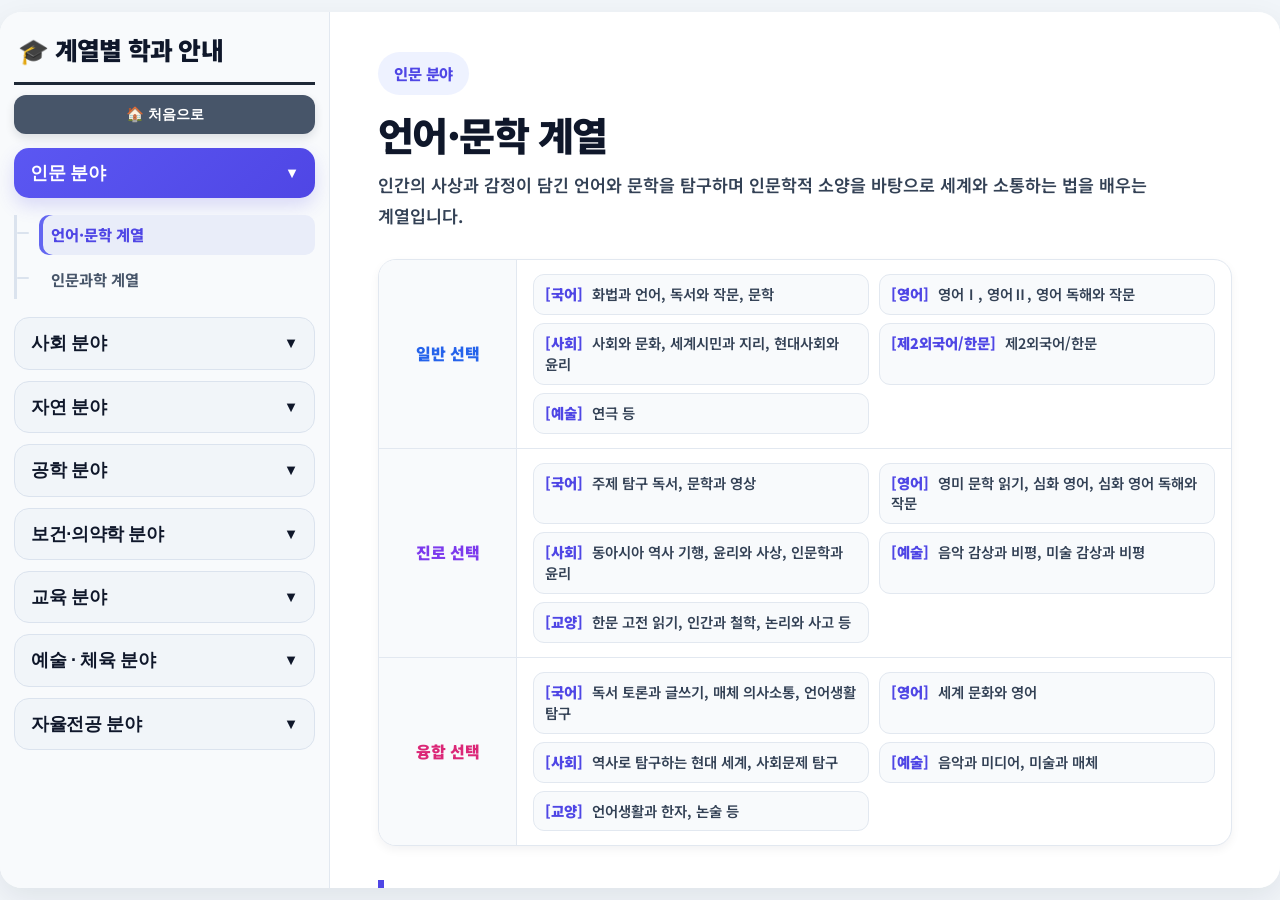
==== commit 0f69a2d0: "Add files via upload" ====
--- a/계열안내.html
+++ b/계열안내.html
@@ -15,9 +15,16 @@
 
 <div class="container">
     <aside class="sidebar">
-        <h3>🎓 계열별 학과 안내</h3>
+        <div class="sidebar-top">
+            <h3>🎓 계열별 학과 안내</h3>
+            <button class="back-home-btn" onclick="location.href='index.html'">
+                처음으로
+            </button>
+        </div>
+
         <div id="accordionMenu"></div>
     </aside>
+
     <main class="main-content" id="mainContent"></main>
 </div>
 
--- a/계열안내_style.css
+++ b/계열안내_style.css
@@ -547,4 +547,236 @@
   .modal-title {
     font-size: 1.7rem;
   }
+}
+/* =========================
+   모바일 왼쪽 사이드바 메뉴 축소
+   ========================= */
+@media (max-width: 900px) {
+
+  .sidebar {
+    padding: 14px 12px 16px !important;
+  }
+
+  .sidebar h3 {
+    font-size: 1.18rem !important;
+    margin-bottom: 12px !important;
+    padding-bottom: 10px !important;
+    gap: 6px !important;
+  }
+
+  .accordion-item {
+    margin-bottom: 8px !important;
+  }
+
+  .accordion-header {
+    font-size: 0.92rem !important;
+    padding: 10px 12px !important;
+    border-radius: 12px !important;
+    line-height: 1.2 !important;
+  }
+
+  .accordion-header span:last-child {
+    font-size: 0.82rem !important;
+  }
+
+  .accordion-content {
+    margin-top: 6px !important;
+    padding-top: 0 !important;
+  }
+
+  .accordion-content ul {
+    padding-left: 18px !important;
+    border-left-width: 2px !important;
+  }
+
+  .accordion-content li {
+    margin: 4px 0 !important;
+  }
+
+  .accordion-content li::before {
+    left: -18px !important;
+    top: 16px !important;
+    width: 10px !important;
+    height: 2px !important;
+  }
+
+  .tab-btn {
+    font-size: 0.82rem !important;
+    padding: 7px 9px !important;
+    border-radius: 9px !important;
+    line-height: 1.25 !important;
+  }
+}
+/* =========================
+   PC 왼쪽 사이드바 메뉴 살짝 축소
+   ========================= */
+@media (min-width: 901px) {
+
+  .sidebar {
+    width: 330px !important;
+    min-width: 300px !important;
+    padding: 18px 14px 22px !important;
+  }
+
+  .sidebar h3 {
+    font-size: 1.55rem !important;
+    margin-bottom: 16px !important;
+    padding-bottom: 12px !important;
+  }
+
+  .accordion-item {
+    margin-bottom: 11px !important;
+  }
+
+  .accordion-header {
+    font-size: 1.12rem !important;
+    padding: 14px 16px !important;
+    border-radius: 15px !important;
+    line-height: 1.25 !important;
+  }
+
+  .accordion-header span:last-child {
+    font-size: 0.92rem !important;
+  }
+
+  .accordion-content {
+    margin-top: 8px !important;
+  }
+
+  .accordion-content ul {
+    padding-left: 22px !important;
+  }
+
+  .accordion-content li {
+    margin: 5px 0 !important;
+  }
+
+  .accordion-content li::before {
+    left: -22px !important;
+    top: 17px !important;
+    width: 12px !important;
+    height: 2px !important;
+  }
+
+  .tab-btn {
+    font-size: 0.96rem !important;
+    padding: 10px 12px !important;
+    border-radius: 10px !important;
+    line-height: 1.28 !important;
+  }
+}
+/* =========================
+   계열안내 처음으로 버튼
+========================= */
+
+.sidebar-top {
+  display: flex;
+  flex-direction: column;
+  gap: 10px;
+  margin-bottom: 14px;
+}
+
+.sidebar-top h3 {
+  margin-bottom: 0 !important;
+}
+
+.back-home-btn {
+  width: 100%;
+  border: none;
+  border-radius: 12px;
+  padding: 11px 14px;
+  background: #475569;
+  color: #ffffff;
+  font-size: 0.95rem;
+  font-weight: 900;
+  cursor: pointer;
+  transition: all 0.2s ease;
+  box-shadow: 0 4px 10px rgba(15, 23, 42, 0.12);
+}
+
+.back-home-btn::before {
+  content: "🏠 ";
+}
+
+.back-home-btn:hover {
+  background: #334155;
+  transform: translateY(-1px);
+}
+
+/* PC에서는 버튼을 조금 얇게 */
+@media (min-width: 901px) {
+  .back-home-btn {
+    padding: 10px 12px;
+    font-size: 0.9rem;
+  }
+}
+
+/* 모바일에서는 더 compact하게 */
+@media (max-width: 900px) {
+  .sidebar-top {
+    gap: 8px;
+    margin-bottom: 10px;
+  }
+
+  .back-home-btn {
+    padding: 8px 10px;
+    font-size: 0.82rem;
+    border-radius: 10px;
+  }
+}
+/* =========================
+   공통 선택 과목 카드형 표시
+========================= */
+
+.subject-chip-grid {
+  display: grid;
+  grid-template-columns: 1fr 1fr;
+  gap: 8px 10px;
+  width: 100%;
+}
+
+.subject-chip {
+  padding: 9px 11px;
+  border-radius: 11px;
+  background: #f8fafc;
+  border: 1px solid #e2e8f0;
+  color: #334155;
+  font-size: 0.9rem;
+  font-weight: 600;
+  line-height: 1.45;
+  word-break: keep-all;
+}
+
+.subject-chip strong {
+  color: #4f46e5;
+  font-weight: 900;
+  margin-right: 5px;
+}
+
+.subject-chip.long {
+  grid-column: 1 / -1;
+}
+
+/* 기존 과목 영역 여백 줄이기 */
+.subject-items {
+  padding: 14px 16px !important;
+}
+
+/* 모바일에서는 1줄 1개 */
+@media (max-width: 900px) {
+  .subject-chip-grid {
+    grid-template-columns: 1fr;
+    gap: 6px;
+  }
+
+  .subject-chip {
+    padding: 7px 9px;
+    font-size: 0.8rem;
+    line-height: 1.4;
+    border-radius: 9px;
+  }
+
+  .subject-items {
+    padding: 10px 10px !important;
+  }
 }
